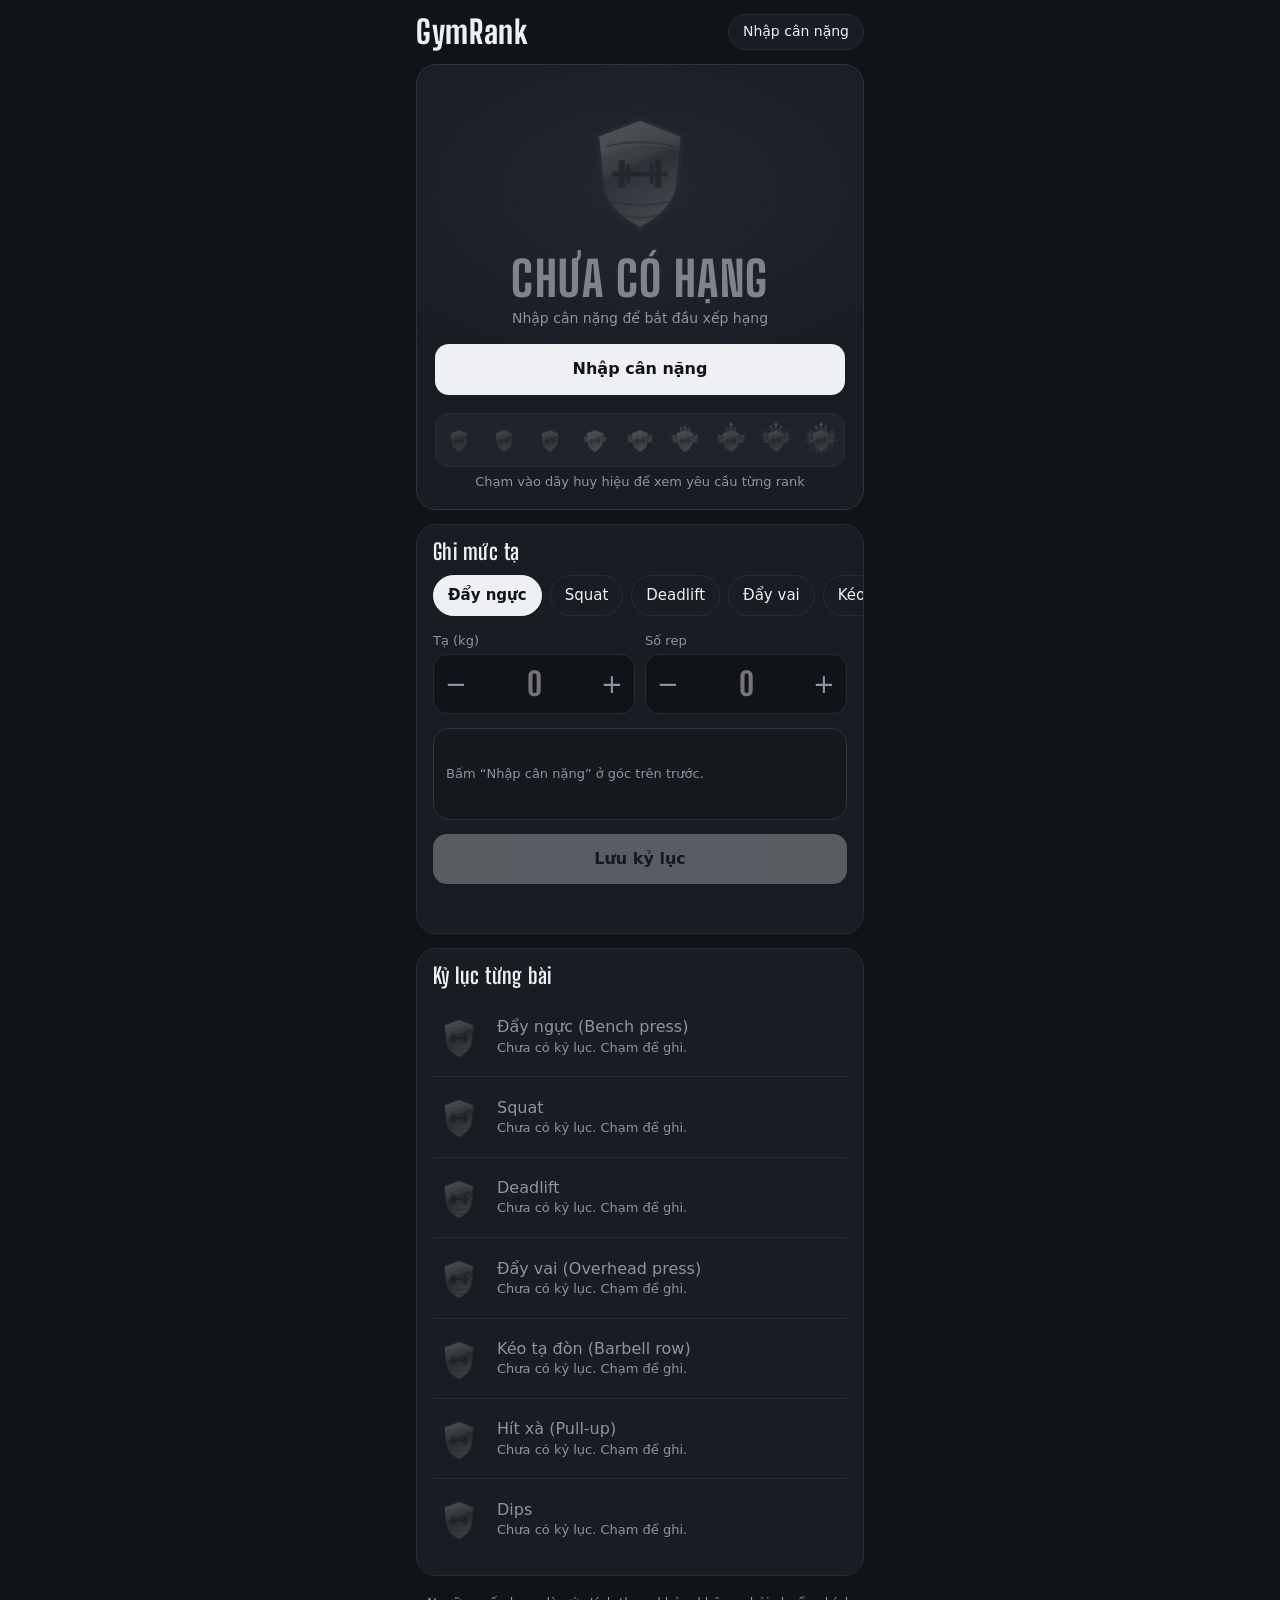
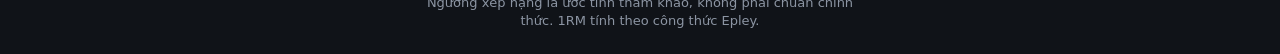
==== gymrank/index.html @ 2a06be7b "GymRank: exercise chips, +/- steppers and a per-rank requirements list Replace the exercise dropdown" ====
<!doctype html>
<html lang="vi">
<head>
  <meta charset="utf-8" />
  <meta name="viewport" content="width=device-width, initial-scale=1, viewport-fit=cover" />
  <meta name="apple-mobile-web-app-capable" content="yes" />
  <meta name="mobile-web-app-capable" content="yes" />
  <meta name="apple-mobile-web-app-status-bar-style" content="black-translucent" />
  <meta name="apple-mobile-web-app-title" content="GymRank" />
  <meta name="theme-color" content="#101318" />
  <title>GymRank</title>
  <link rel="preconnect" href="https://fonts.googleapis.com" />
  <link rel="preconnect" href="https://fonts.gstatic.com" crossorigin />
  <link rel="stylesheet" href="https://fonts.googleapis.com/css2?family=Big+Shoulders+Display:wght@700;800&display=swap" />
  <style>
    :root { --bg:#101318; --panel:#181c23; --line:#272d37; --text:#eef0f3; --muted:#8c95a3; --c:#3a414d;
      --display:'Big Shoulders Display', system-ui, sans-serif; color-scheme:dark; }
    :root { padding-top:env(safe-area-inset-top,0px); padding-bottom:env(safe-area-inset-bottom,0px); background:var(--bg); }
    * { box-sizing:border-box; }
    body { margin:0; background:var(--bg); color:var(--text); font:16px/1.4 system-ui,-apple-system,sans-serif; -webkit-tap-highlight-color:transparent; }
    main { max-width:480px; margin:auto; padding-block:14px 24px;
      padding-left:max(16px,env(safe-area-inset-left,0px)); padding-right:max(16px,env(safe-area-inset-right,0px)); }
    header { display:flex; align-items:center; gap:10px; margin-bottom:14px; }
    h1 { margin:0; flex:1; font:800 32px/1 var(--display); letter-spacing:.02em; }
    h3 { margin:0 0 10px; font:700 22px/1 var(--display); letter-spacing:.02em; }
    small { display:block; color:var(--muted); font-size:13px; }
    button { font:inherit; color:inherit; border:0; cursor:pointer; }
    :focus-visible { outline:2px solid var(--text); outline-offset:2px; }
    .panel { background:var(--panel); border:1px solid var(--line); border-radius:20px; padding:16px; margin-bottom:14px; }
    .flex { display:flex; gap:14px; align-items:center; }
    .grow { flex:1; min-width:0; }
    #me { background:var(--panel); border:1px solid var(--line); border-radius:999px; padding:7px 14px; font-size:14px; }

    .emblem { display:block; flex:none; overflow:visible; }
    .empty .emblem, .hero.none > .emblem { filter:grayscale(1); opacity:.3; }
    .tier-name { margin:0; font:800 48px/1 var(--display); letter-spacing:.03em; text-transform:uppercase; color:color-mix(in srgb,var(--c),#fff 35%); }
    .tier { font:800 16px/1 var(--display); letter-spacing:.04em; text-transform:uppercase; color:color-mix(in srgb,var(--c),#fff 25%); white-space:nowrap; }
    .sub { margin:6px 0 0; color:var(--muted); font-size:14px; }

    .bar { height:8px; border-radius:99px; background:var(--line); overflow:hidden; margin:8px 0 5px; }
    .bar i { display:block; height:100%; border-radius:inherit; transition:width .5s;
      background:linear-gradient(90deg,color-mix(in srgb,var(--c),#000 25%),color-mix(in srgb,var(--c),#fff 30%)); }

    /* Ô hạng tổng: huy hiệu đứng giữa "sân khấu" ánh màu của hạng */
    .hero { text-align:center; padding:24px 18px 18px; border-color:color-mix(in srgb,var(--c) 40%,var(--line));
      background:radial-gradient(110% 65% at 50% 28%,color-mix(in srgb,var(--c) 30%,transparent),transparent 70%),var(--panel); }
    .hero > .emblem { width:150px; margin:0 auto 6px; filter:drop-shadow(0 10px 26px color-mix(in srgb,var(--c) 55%,transparent)); }
    .hero .bar { margin-top:14px; }
    .ladder { display:flex; justify-content:space-between; align-items:center; width:100%; margin-top:18px; padding:10px 8px;
      background:#ffffff08; border:1px solid var(--line); border-radius:14px; }
    .ladder + small { margin-top:6px; }
    .ladder .emblem { width:30px; opacity:.22; filter:grayscale(1); }
    .ladder .done { opacity:.65; filter:none; }
    .ladder .now { width:42px; opacity:1; filter:drop-shadow(0 0 8px color-mix(in srgb,var(--c) 70%,transparent)); }
    .bar.seg { position:relative; }
    .bar.seg::after { content:""; position:absolute; inset:0;
      background:linear-gradient(90deg,transparent calc(100%/3 - 1.5px),var(--panel) 0 calc(100%/3 + 1.5px),transparent 0 calc(200%/3 - 1.5px),var(--panel) 0 calc(200%/3 + 1.5px),transparent 0); }

    label { display:block; font-size:13px; color:var(--muted); }
    select, input[type=number] { width:100%; margin-top:4px; padding:12px; font:inherit; font-size:16px; color:var(--text);
      background:var(--bg); border:1px solid var(--line); border-radius:12px; }
    .chips { display:flex; gap:8px; overflow-x:auto; margin:0 -16px 14px; padding:2px 16px; scrollbar-width:none; }
    .chips::-webkit-scrollbar { display:none; }
    .chips label { position:relative; flex:none; padding:9px 14px; border:1px solid var(--line); border-radius:999px; color:var(--text); font-size:15px; }
    .chips label:has(input:checked) { background:var(--text); border-color:var(--text); color:var(--bg); font-weight:600; }
    .chips label:has(input:focus-visible) { outline:2px solid var(--text); outline-offset:2px; }
    .chips input { position:absolute; opacity:0; pointer-events:none; }
    .row { display:flex; gap:10px; margin:0 0 14px; }
    .field { flex:1; min-width:0; }
    .stepper { display:flex; align-items:center; margin-top:4px; background:var(--bg); border:1px solid var(--line); border-radius:14px; }
    .stepper:focus-within { border-color:var(--muted); }
    .stepper button { flex:none; width:44px; height:58px; background:none; color:var(--muted); font-size:26px; line-height:1; }
    .stepper input[type=number] { flex:1; min-width:0; margin:0; padding:0; border:0; background:none; text-align:center;
      font:800 32px/1 var(--display); appearance:textfield; -moz-appearance:textfield; }
    .stepper input::-webkit-inner-spin-button { appearance:none; }
    .stepper input:focus-visible { outline:none; }
    #preview { min-height:92px; margin-bottom:14px; padding:12px; border-radius:16px;
      background:color-mix(in srgb,var(--c) 12%,var(--bg)); border:1px solid color-mix(in srgb,var(--c) 35%,var(--line)); }
    #preview > .emblem { width:72px; }
    #tiersList li { cursor:default; padding:8px 10px; border-radius:12px; }
    #tiersList li + li { border-top:0; }
    #tiersList .emblem { width:46px; }
    #tiersList .mine { background:color-mix(in srgb,var(--c) 16%,transparent); outline:1px solid color-mix(in srgb,var(--c) 50%,transparent); }
    #tiersList .tier { font-size:20px; }
    #tiers small { margin:6px 0 10px; }
    .primary { width:100%; padding:14px; border-radius:14px; background:var(--text); color:var(--bg); font-weight:700; }
    .primary:disabled { opacity:.3; }
    #msg { text-align:center; font-weight:600; margin-top:10px; min-height:1.4em; }

    ul { list-style:none; margin:0; padding:0; }
    li { display:flex; gap:12px; align-items:center; padding:12px 0; cursor:pointer; }
    li + li { border-top:1px solid var(--line); }
    li > .emblem { width:52px; }
    li .head { display:flex; justify-content:space-between; align-items:baseline; gap:8px; }
    li.empty b { color:var(--muted); font-weight:500; }
    .del { background:none; color:var(--muted); padding:8px; font-size:15px; }

    dialog { width:min(92vw,380px); background:var(--panel); color:var(--text); border:1px solid var(--line); border-radius:22px; padding:20px; }
    dialog::backdrop { background:#000b; }
    dialog h2 { margin:0; font:800 30px/1.1 var(--display); }
    fieldset { border:0; padding:0; margin:14px 0; display:flex; gap:10px; }
    fieldset label { flex:1; text-align:center; padding:11px; border:1px solid var(--line); border-radius:12px; color:var(--text); font-size:16px; }
    fieldset label:has(input:checked) { border-color:var(--text); background:#ffffff14; }
    fieldset input { position:absolute; opacity:0; pointer-events:none; }
    fieldset label:has(input:focus-visible) { outline:2px solid var(--text); outline-offset:2px; }
    .hero .primary { margin-top:16px; }

    /* Màn hình lên hạng: khoảnh khắc chuyển động duy nhất của app */
    #levelup { text-align:center; border-color:color-mix(in srgb,var(--c) 50%,var(--line));
      background:radial-gradient(90% 60% at 50% 35%,color-mix(in srgb,var(--c) 40%,transparent),transparent 72%),var(--panel); }
    #levelup .emblem { width:180px; margin:4px auto 8px; filter:drop-shadow(0 12px 30px color-mix(in srgb,var(--c) 60%,transparent)); }
    #levelup[open] .emblem { animation:pop .8s cubic-bezier(.2,1.5,.4,1) both; }
    #levelup[open] .tier-name { animation:rise .5s .35s both; }
    #levelup .primary { margin-top:20px; }
    @keyframes pop { from { transform:scale(.3) rotate(-15deg); opacity:0; } }
    @keyframes rise { from { transform:translateY(10px); opacity:0; } }
    @media (prefers-reduced-motion:reduce) { *, *::before { animation:none !important; transition:none !important; } }

    footer { margin-top:18px; text-align:center; }
  </style>
</head>
<body>
<main>
  <header>
    <h1>GymRank</h1>
    <button id="me" type="button" aria-label="Sửa giới tính và cân nặng"></button>
  </header>

  <section id="overall" class="panel hero" aria-live="polite"></section>

  <section class="panel">
    <h3>Ghi mức tạ</h3>
    <div id="ex" class="chips" role="radiogroup" aria-label="Bài tập"></div>
    <div class="row" id="fields">
      <div class="field"><label for="kg" id="kgLabel">Tạ (kg)</label>
        <div class="stepper"><button type="button" data-for="kg" data-step="-2.5" aria-label="Giảm 2,5 kg">−</button>
          <input id="kg" type="number" inputmode="decimal" step="0.5" placeholder="0" />
          <button type="button" data-for="kg" data-step="2.5" aria-label="Tăng 2,5 kg">+</button></div></div>
      <div class="field"><label for="reps">Số rep</label>
        <div class="stepper"><button type="button" data-for="reps" data-step="-1" aria-label="Giảm 1 rep">−</button>
          <input id="reps" type="number" inputmode="numeric" min="1" max="30" step="1" placeholder="0" />
          <button type="button" data-for="reps" data-step="1" aria-label="Tăng 1 rep">+</button></div></div>
    </div>
    <div id="preview" class="flex"></div>
    <button id="save" class="primary" type="button" disabled>Lưu kỷ lục</button>
    <div id="msg" aria-live="polite"></div>
  </section>

  <section class="panel">
    <h3>Kỷ lục từng bài</h3>
    <ul id="list"></ul>
  </section>

  <footer><small>Ngưỡng xếp hạng là ước tính tham khảo, không phải chuẩn chính thức. 1RM tính theo công thức Epley.</small></footer>
</main>

<dialog id="profile">
  <form method="dialog">
    <h2>Thông tin của bạn</h2>
    <small>Dùng để tính sức mạnh so với cân nặng.</small>
    <fieldset>
      <label><input type="radio" name="sex" value="m" checked />Nam</label>
      <label><input type="radio" name="sex" value="f" />Nữ</label>
    </fieldset>
    <label>Cân nặng (kg)<input id="bw" type="number" inputmode="decimal" min="30" max="250" step="0.1" required /></label>
    <button class="primary" style="margin-top:16px">Xong</button>
  </form>
</dialog>

<dialog id="tiers">
  <form method="dialog">
    <h2>Các bậc rank</h2>
    <small id="tiersSub"></small>
    <ul id="tiersList"></ul>
    <button class="primary" style="margin-top:12px">Đóng</button>
  </form>
</dialog>

<dialog id="levelup">
  <form method="dialog">
    <div id="luBody"></div>
    <button class="primary">Tiếp tục tập</button>
  </form>
</dialog>

<script type="module">
  import { TIERS, SUBS, TOP, EXERCISES, thresholds, rate, overall, label } from './rank.js';

  const $ = id => document.getElementById(id);
  const KEY = 'gymrank';
  const state = { sex: 'm', bw: 0, best: {} };
  try { Object.assign(state, JSON.parse(localStorage.getItem(KEY))); } catch {}

  // Trong Claude Artifact: lưu thêm vào kho riêng của tài khoản (data/users/<id>), mở máy khác vẫn còn.
  // Ngoài Artifact (GitHub Pages) window.claude không có, app chỉ dùng localStorage.
  let remote = null, touched = false, writing = Promise.resolve();
  const persist = () => {
    touched = true;
    try { localStorage.setItem(KEY, JSON.stringify(state)); } catch {}
    if (remote) { const body = structuredClone(state); writing = writing.then(() => remote.set(body)).catch(() => {}); }
  };
  (async () => {
    const [db, user] = await Promise.all([window.claude?.use('db'), window.claude?.use('user')]);
    const uid = db && user && await user.id();
    if (!uid) return;
    const ref = db.doc(`data/users/${uid}/gymrank`);
    try {
      const snap = await ref.get();
      remote = ref;
      if (snap.exists && !touched) {
        Object.assign(state, structuredClone(snap.data()));
        try { localStorage.setItem(KEY, JSON.stringify(state)); } catch {}
        render();
        preview();
      } else if (touched || state.bw) persist();
    } catch {}
  })();

  // confirm() không chạy trong Artifact, nên xác nhận bằng cách bấm lần thứ hai.
  let armed = '';
  const second = (key, btn, label) => {
    if (armed === key) { armed = ''; return true; }
    armed = key;
    btn.textContent = label;
    return false;
  };

  // Huy hiệu SVG: Gỗ có vân, Sắt có đinh tán, từ Bạc có cánh, Bạch kim có vương miện, Kim cương có đá quý,
  // Cao thủ cánh đôi + 3 viên đá, Huyền thoại thêm hào quang. Hạt nhỏ dưới khiên = bậc phụ I/II/III.
  const mix = (hex, to, a) => '#' + [1, 3, 5].map(i => Math.round(parseInt(hex.slice(i, i + 2), 16) * (1 - a) + to * a).toString(16).padStart(2, '0')).join('');
  document.body.insertAdjacentHTML('afterbegin', `<svg width="0" height="0" style="position:absolute" aria-hidden="true"><defs>${TIERS.map((t, i) => `
    <linearGradient id="m${i}" x1="0" y1="0" x2=".35" y2="1">
      <stop offset="0" stop-color="${mix(t.color, 255, .55)}"/><stop offset=".47" stop-color="${t.color}"/>
      <stop offset=".53" stop-color="${mix(t.color, 0, .35)}"/><stop offset="1" stop-color="${mix(t.color, 255, .2)}"/>
    </linearGradient>`).join('')}</defs></svg>`);
  const SHIELD = 'M60 16 L94 29 L90 70 Q86 90 60 104 Q34 90 30 70 L26 29 Z';
  const WING = 'M31 40 L4 32 L12 45 L1 50 L13 58 L6 67 L31 66 Z';
  const WING2 = 'M33 36 L12 13 L15 27 L4 28 L31 50 Z';
  const CROWN = 'M38 28 L40 1 L51 13 L60 -5 L69 13 L80 1 L82 28 Z';
  const BARBELL = 'M38 58h44v4H38z M43 49h5v22h-5z M72 49h5v22h-5z M49 52h3v16h-3z M68 52h3v16h-3z';
  const GLOSS = 'M28 30.5 L60 18 L92 30.5 L91.4 42 Q60 30 28.8 46 Z';
  const GRAIN = 'M33 38 Q60 31 87 38 M37 82 Q60 88 83 82 M46 93 Q60 97 74 93';
  const gem = (x, y, s) => `<path d="M${x} ${y - s}L${x + s * .75} ${y}L${x} ${y + s}L${x - s * .75} ${y}Z" fill="#e4f7ff" stroke="#fff" stroke-width="1.2"/>`;
  function emblem(t, sub) {
    const f = `url(#m${t})`, c = TIERS[t].color, dark = mix(c, 0, .55);
    const wing = (d, s) => `<path d="${d}" fill="${f}" stroke="${dark}" stroke-width="1.5" transform="translate(31 54) scale(${s}) translate(-31 -54)"/>`;
    const pair = (d, s) => wing(d, s) + `<g transform="matrix(-1 0 0 1 120 0)">${wing(d, s)}</g>`;
    const w = [0, 0, 0, .6, .85, .95, 1, 1, 1][t];
    return `<svg class="emblem" viewBox="0 -8 120 128" aria-hidden="true">
      ${t === TOP ? `<circle cx="60" cy="58" r="52" fill="${c}" opacity=".22"/>` + [...Array(16)].map((_, i) =>
        `<path d="M60 58 L58.5 ${i % 2 ? 4 : -10} L61.5 ${i % 2 ? 4 : -10} Z" fill="${mix(c, 255, .45)}" opacity=".55" transform="rotate(${i * 22.5} 60 58)"/>`).join('') : ''}
      ${t >= 7 ? pair(WING2, 1) : ''}
      ${w ? pair(WING, w) : ''}
      ${t >= 5 ? `<path d="${CROWN}" fill="${f}" stroke="${dark}" stroke-width="1.5"/>` : ''}
      ${t >= 6 ? gem(60, -6, 8) : ''}
      ${t >= 7 ? gem(40, 2, 4.5) + gem(80, 2, 4.5) : ''}
      <path d="${SHIELD}" fill="${f}" stroke="${dark}" stroke-width="2.5"/>
      <path d="${GLOSS}" fill="#fff" opacity=".16"/>
      ${t === 0 ? `<path d="${GRAIN}" fill="none" stroke="${dark}" stroke-opacity=".5" stroke-width="1.6"/>` : ''}
      ${t === 1 ? [[36, 36], [84, 36], [40, 79], [80, 79]].map(([x, y]) => `<circle cx="${x}" cy="${y}" r="2.6" fill="${mix(c, 255, .5)}" stroke="${dark}"/>`).join('') : ''}
      ${t >= 2 ? `<path d="${SHIELD}" fill="none" stroke="#fff" stroke-opacity=".5" stroke-width="2.5" transform="translate(60 60) scale(.8) translate(-60 -60)"/>` : ''}
      <path d="${BARBELL}" fill="${mix(c, 0, .65)}" fill-opacity=".85"/>
      ${sub != null && t < TOP ? [...Array(sub + 1)].map((_, i) => { const x = 60 + (i - sub / 2) * 11;
        return `<path d="M${x} 106L${x + 4} 111L${x} 116L${x - 4} 111Z" fill="${mix(c, 255, .45)}" stroke="${dark}" stroke-width="1.2"/>`; }).join('') : ''}
    </svg>`;
  }

  const exId = () => document.querySelector('#ex input:checked').value;
  const fmt = n => (Math.round(n * 10) / 10).toLocaleString('vi-VN');
  // seg: thanh chia 3 khúc ứng với 3 bậc phụ
  const bar = (p, seg) => `<div class="bar${seg ? ' seg' : ''}"><i style="width:${p * 100}%"></i></div>`;
  const load = (id, kg) => !EXERCISES[id].bw ? `${fmt(kg)} kg` : kg ? `Cân nặng ${kg > 0 ? '+' : '−'} ${fmt(Math.abs(kg))} kg` : 'Cân nặng';
  const next = (r, reps) => r.next ? `Thêm ${fmt(r.next.kg)} kg × ${reps} rep để lên ${label(r.next.tier, r.next.sub)}` : 'Đã ở hạng cao nhất';
  const level = r => (r ? r.tier * SUBS.length + r.sub : -1);

  let overallNow = null;
  function render() {
    $('me').textContent = state.bw ? `${state.sex === 'f' ? 'Nữ' : 'Nam'}, ${fmt(state.bw)} kg` : 'Nhập cân nặng';
    const scores = [];
    $('list').innerHTML = Object.entries(EXERCISES).map(([id, ex]) => {
      const b = state.best[id];
      if (!b || !state.bw) return `<li class="empty" data-id="${id}">${emblem(0)}
        <div class="grow"><b>${ex.name}</b><small>Chưa có kỷ lục. Chạm để ghi.</small></div></li>`;
      const r = rate(id, state.sex, state.bw, b.kg, b.reps);
      scores.push(r.score);
      return `<li data-id="${id}" style="--c:${TIERS[r.tier].color}">${emblem(r.tier, r.sub)}
        <div class="grow"><div class="head"><b>${ex.name}</b><span class="tier">${label(r.tier, r.sub)}</span></div>
        <small>${load(id, b.kg)} × ${b.reps} rep, 1RM ước tính ${fmt(r.oneRm)} kg</small>
        ${bar(r.progress, r.tier < TOP)}<small>${next(r, b.reps)}</small></div>
        <button class="del" data-del="${id}" aria-label="Xóa kỷ lục ${ex.name}">✕</button></li>`;
    }).join('');

    const o = overall(scores), t = o ? o.tier : 0, hero = $('overall');
    hero.style.setProperty('--c', o ? TIERS[t].color : '#3a414d');
    hero.classList.toggle('none', !o);
    hero.innerHTML = `${emblem(t, o?.sub)}
      <h2 class="tier-name">${o ? label(t, o.sub) : 'Chưa có hạng'}</h2>
      <p class="sub">${o ? `Hạng tổng, trung bình ${scores.length} bài` : state.bw ? 'Ghi mức tạ đầu tiên bên dưới để nhận hạng' : 'Nhập cân nặng để bắt đầu xếp hạng'}</p>
      ${state.bw ? '' : '<button id="start" class="primary" type="button">Nhập cân nặng</button>'}
      <button class="ladder" type="button" aria-label="Xem yêu cầu từng rank">${TIERS.map((_, i) => emblem(i).replace('class="emblem"', `class="emblem ${!o ? '' : i < t ? 'done' : i === t ? 'now' : ''}"`)).join('')}</button>
      <small>Chạm vào dãy huy hiệu để xem yêu cầu từng rank</small>
      ${o ? `${bar(o.progress, t < TOP)}<small>${t < TOP ? `Tiến độ lên ${TIERS[t + 1].name}: ${Math.round(o.progress * 100)}%` : 'Bạn đã ở hạng cao nhất'}</small>` : ''}`;
    overallNow = o;
  }

  function preview() {
    const id = exId(), kg = parseFloat($('kg').value), reps = Number($('reps').value);
    const bw = EXERCISES[id].bw;
    $('kgLabel').textContent = bw ? 'Tạ đeo thêm (kg)' : 'Tạ (kg)';
    const ok = state.bw > 0 && Number.isFinite(kg) && Number.isInteger(reps) && reps >= 1 && reps <= 30 && (bw ? state.bw + kg > 0 : kg > 0);
    $('save').disabled = !ok;
    if (!ok) {
      $('preview').style.removeProperty('--c');
      $('preview').innerHTML = `<small>${state.bw ? (bw ? 'Không đeo tạ thì nhập 0, dùng máy hỗ trợ thì nhập số âm. Số rep từ 1 đến 30.' : 'Nhập số kg và số rep (1–30) để xem hạng.') : 'Bấm “Nhập cân nặng” ở góc trên trước.'}</small>`;
      return null;
    }
    const r = rate(id, state.sex, state.bw, kg, reps);
    $('preview').style.setProperty('--c', TIERS[r.tier].color);
    $('preview').innerHTML = `${emblem(r.tier, r.sub)}<div class="grow"><span class="tier" style="font-size:22px">${label(r.tier, r.sub)}</span>
      <small>1RM ước tính ${fmt(r.oneRm)} kg, gấp ${r.ratio.toLocaleString('vi-VN', { maximumFractionDigits: 2 })} lần cân nặng${reps > 10 ? '. Trên 10 rep thì ước tính kém chính xác.' : ''}</small>
      ${bar(r.progress, r.tier < TOP)}<small>${next(r, reps)}</small></div>`;
    return { id, kg, reps, r };
  }

  function levelUp(r, text) {
    $('levelup').style.setProperty('--c', TIERS[r.tier].color);
    $('luBody').innerHTML = `${emblem(r.tier, r.sub)}<p class="sub">${text}</p><h2 class="tier-name">${label(r.tier, r.sub)}</h2>`;
    $('levelup').showModal();
  }

  $('ex').innerHTML = Object.entries(EXERCISES).map(([id, e], i) =>
    `<label><input type="radio" name="ex" value="${id}"${i ? '' : ' checked'} />${e.name.split(' (')[0]}</label>`).join('');
  const changed = () => {
    $('msg').textContent = '';
    armed = '';
    $('save').textContent = 'Lưu kỷ lục';
    preview();
  };
  // Đổi bài: điền sẵn kỷ lục của bài đó để bấm +/− từ đấy, chưa có thì để trống.
  const prefill = () => { const b = state.best[exId()]; $('kg').value = b ? b.kg : ''; $('reps').value = b ? b.reps : ''; };
  const pick = id => { document.querySelector(`#ex input[value="${id}"]`).checked = true; prefill(); changed(); };
  $('ex').addEventListener('input', () => { prefill(); changed(); });
  $('kg').addEventListener('input', changed);
  $('reps').addEventListener('input', changed);
  $('fields').onclick = e => {
    const b = e.target.closest('[data-step]');
    if (!b) return;
    const el = $(b.dataset.for), v = (parseFloat(el.value) || 0) + Number(b.dataset.step);
    el.value = b.dataset.for === 'reps' ? Math.min(30, Math.max(1, v)) : EXERCISES[exId()].bw ? v : Math.max(0, v);
    changed();
  };

  function openTiers() {
    const id = exId(), ex = EXERCISES[id], th = thresholds(id, state.sex), bw = state.bw, b = state.best[id];
    const mine = b && bw ? rate(id, state.sex, bw, b.kg, b.reps).tier : -1;
    const half = n => Math.ceil(n * 2 - 1e-9) / 2;
    $('tiersSub').textContent = bw
      ? `Mức cần đạt với ${ex.name}, tính cho 1 rep ở cân nặng ${fmt(bw)} kg. Muốn xem bài khác thì chọn bài ở phần Ghi mức tạ.`
      : `Mức cần đạt với ${ex.name}, tính theo số lần cân nặng. Nhập cân nặng để xem ra kg.`;
    $('tiersList').innerHTML = TIERS.map((t, i) => {
      const add = half(th[i] * bw - bw);
      const need = !i ? 'Điểm xuất phát' : !bw ? `Từ ${th[i].toLocaleString('vi-VN', { maximumFractionDigits: 2 })} lần cân nặng`
        : !ex.bw ? `Từ ${fmt(half(th[i] * bw))} kg`
        : add > 0 ? `Đeo thêm từ ${fmt(add)} kg` : add < 0 ? `Máy hỗ trợ tối đa ${fmt(-add)} kg` : 'Không đeo tạ';
      return `<li class="${i === mine ? 'mine' : ''}" style="--c:${t.color}">${emblem(i)}
        <div class="grow"><span class="tier">${t.name}</span><small style="margin:2px 0 0">${need}${i === mine ? '. Kỷ lục của bạn đang ở đây' : ''}</small></div></li>`;
    }).reverse().join('');
    $('tiers').showModal();
    $('tiers').scrollTop = 0;
  }

  $('save').onclick = () => {
    const p = preview();
    if (!p) return;
    const b = state.best[p.id];
    const old = b && rate(p.id, state.sex, state.bw, b.kg, b.reps);
    if (old && old.oneRm >= p.r.oneRm && !second('save', $('save'), `Thấp hơn kỷ lục ${load(p.id, b.kg)} × ${b.reps}. Bấm lần nữa để ghi đè`)) return;
    $('save').textContent = 'Lưu kỷ lục';
    const before = overallNow;
    state.best[p.id] = { kg: p.kg, reps: p.reps };
    persist();
    render();
    const o = overallNow, name = EXERCISES[p.id].name;
    let msg = !old ? 'Đã lưu kỷ lục' : p.r.oneRm > old.oneRm ? 'Đã lưu kỷ lục mới 💪' : 'Đã lưu kỷ lục';
    // Lên rank lớn: màn hình chúc mừng. Lên bậc phụ: chỉ một dòng thông báo.
    if (!before || o.tier > before.tier) levelUp(o, before ? 'Bạn đã lên hạng tổng' : 'Hạng tổng đầu tiên của bạn');
    else if (old && p.r.tier > old.tier) levelUp(p.r, `${name} lên hạng`);
    else if (level(o) > level(before)) msg = `Hạng tổng lên ${label(o.tier, o.sub)} 🎉`;
    else if (old && level(p.r) > level(old)) msg = `${name} lên ${label(p.r.tier, p.r.sub)} 🎉`;
    preview();
    $('msg').textContent = msg;
  };

  $('list').onclick = e => {
    const del = e.target.closest('[data-del]');
    if (del) {
      if (second('del:' + del.dataset.del, del, 'Xóa?')) { delete state.best[del.dataset.del]; persist(); render(); }
      return;
    }
    const li = e.target.closest('[data-id]');
    if (!li) return;
    pick(li.dataset.id);
    $('ex').scrollIntoView({ behavior: 'smooth', block: 'center' });
    $('kg').focus({ preventScroll: true });
  };

  const dlg = $('profile');
  const openProfile = () => {
    dlg.querySelector(`input[value="${state.sex}"]`).checked = true;
    $('bw').value = state.bw || '';
    dlg.showModal();
  };
  $('me').onclick = openProfile;
  $('overall').onclick = e => (e.target.closest('#start') ? openProfile() : e.target.closest('.ladder') && openTiers());
  dlg.addEventListener('close', () => {
    const bw = parseFloat($('bw').value);
    if (bw >= 30 && bw <= 250) state.bw = bw;
    state.sex = dlg.querySelector('input[name=sex]:checked').value;
    persist();
    render();
    preview();
  });

  render();
  preview();
</script>
</body>
</html>
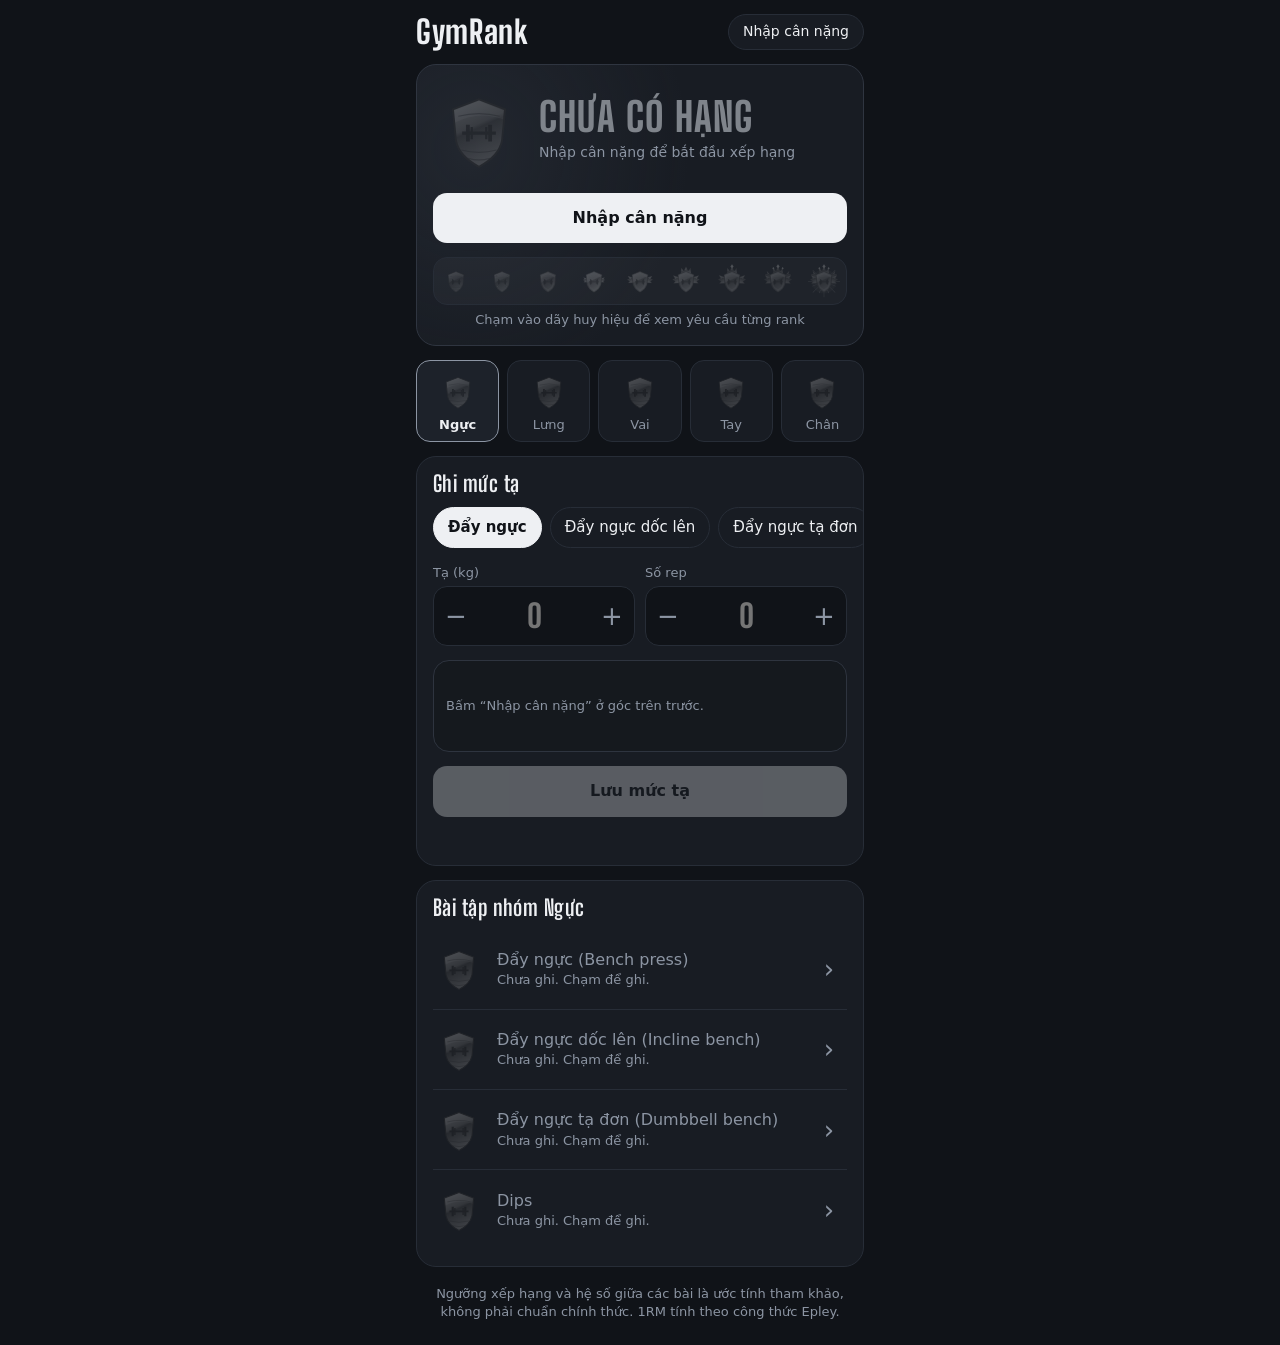
==== commit 1e8ddfae: "GymRank: 21 exercises by muscle group, history with charts, compact layout - rank.js: 21 exercises i" ====
--- a/gymrank/index.html
+++ b/gymrank/index.html
@@ -9,10 +9,12 @@
   <meta name="apple-mobile-web-app-title" content="GymRank" />
   <meta name="theme-color" content="#101318" />
   <title>GymRank</title>
+  <link rel="apple-touch-icon" href="icon.png" />
   <link rel="preconnect" href="https://fonts.googleapis.com" />
   <link rel="preconnect" href="https://fonts.gstatic.com" crossorigin />
   <link rel="stylesheet" href="https://fonts.googleapis.com/css2?family=Big+Shoulders+Display:wght@700;800&display=swap" />
   <style>
+    /* Một trang: rank tổng nằm ngang → 5 nhóm cơ (vừa là rank nhóm, vừa là bộ lọc) → ghi mức tạ → bài của nhóm đang chọn. */
     :root { --bg:#101318; --panel:#181c23; --line:#272d37; --text:#eef0f3; --muted:#8c95a3; --c:#3a414d;
       --display:'Big Shoulders Display', system-ui, sans-serif; color-scheme:dark; }
     :root { padding-top:env(safe-area-inset-top,0px); padding-bottom:env(safe-area-inset-bottom,0px); background:var(--bg); }
@@ -32,39 +34,49 @@
     #me { background:var(--panel); border:1px solid var(--line); border-radius:999px; padding:7px 14px; font-size:14px; }
 
     .emblem { display:block; flex:none; overflow:visible; }
-    .empty .emblem, .hero.none > .emblem { filter:grayscale(1); opacity:.3; }
-    .tier-name { margin:0; font:800 48px/1 var(--display); letter-spacing:.03em; text-transform:uppercase; color:color-mix(in srgb,var(--c),#fff 35%); }
+    .empty .emblem, .hero.none .top .emblem { filter:grayscale(1); opacity:.3; }
+    .tier-name { margin:0; font:800 40px/1 var(--display); letter-spacing:.03em; text-transform:uppercase; color:color-mix(in srgb,var(--c),#fff 35%); }
     .tier { font:800 16px/1 var(--display); letter-spacing:.04em; text-transform:uppercase; color:color-mix(in srgb,var(--c),#fff 25%); white-space:nowrap; }
     .sub { margin:6px 0 0; color:var(--muted); font-size:14px; }
 
-    .bar { height:8px; border-radius:99px; background:var(--line); overflow:hidden; margin:8px 0 5px; }
+    .bar { position:relative; height:8px; border-radius:99px; background:var(--line); overflow:hidden; margin:8px 0 5px; }
     .bar i { display:block; height:100%; border-radius:inherit; transition:width .5s;
       background:linear-gradient(90deg,color-mix(in srgb,var(--c),#000 25%),color-mix(in srgb,var(--c),#fff 30%)); }
-
-    /* Ô hạng tổng: huy hiệu đứng giữa "sân khấu" ánh màu của hạng */
-    .hero { text-align:center; padding:24px 18px 18px; border-color:color-mix(in srgb,var(--c) 40%,var(--line));
-      background:radial-gradient(110% 65% at 50% 28%,color-mix(in srgb,var(--c) 30%,transparent),transparent 70%),var(--panel); }
-    .hero > .emblem { width:150px; margin:0 auto 6px; filter:drop-shadow(0 10px 26px color-mix(in srgb,var(--c) 55%,transparent)); }
-    .hero .bar { margin-top:14px; }
-    .ladder { display:flex; justify-content:space-between; align-items:center; width:100%; margin-top:18px; padding:10px 8px;
-      background:#ffffff08; border:1px solid var(--line); border-radius:14px; }
-    .ladder + small { margin-top:6px; }
-    .ladder .emblem { width:30px; opacity:.22; filter:grayscale(1); }
-    .ladder .done { opacity:.65; filter:none; }
-    .ladder .now { width:42px; opacity:1; filter:drop-shadow(0 0 8px color-mix(in srgb,var(--c) 70%,transparent)); }
-    .bar.seg { position:relative; }
+    /* seg: thanh chia 3 khúc ứng với 3 bậc phụ */
     .bar.seg::after { content:""; position:absolute; inset:0;
       background:linear-gradient(90deg,transparent calc(100%/3 - 1.5px),var(--panel) 0 calc(100%/3 + 1.5px),transparent 0 calc(200%/3 - 1.5px),var(--panel) 0 calc(200%/3 + 1.5px),transparent 0); }
 
-    label { display:block; font-size:13px; color:var(--muted); }
-    select, input[type=number] { width:100%; margin-top:4px; padding:12px; font:inherit; font-size:16px; color:var(--text);
-      background:var(--bg); border:1px solid var(--line); border-radius:12px; }
+    /* Rank tổng */
+    .hero { border-color:color-mix(in srgb,var(--c) 40%,var(--line));
+      background:radial-gradient(70% 120% at 12% 30%,color-mix(in srgb,var(--c) 28%,transparent),transparent 70%),var(--panel); }
+    .hero .top .emblem { width:92px; filter:drop-shadow(0 6px 16px color-mix(in srgb,var(--c) 55%,transparent)); }
+    .hero .primary { margin-top:14px; }
+    .ladder { display:flex; justify-content:space-between; align-items:center; width:100%; margin-top:14px; padding:8px;
+      background:#ffffff08; border:1px solid var(--line); border-radius:14px; }
+    .ladder .emblem { width:28px; opacity:.22; filter:grayscale(1); }
+    .ladder .done { opacity:.65; filter:none; }
+    .ladder .now { width:38px; opacity:1; filter:drop-shadow(0 0 8px color-mix(in srgb,var(--c) 70%,transparent)); }
+    .ladder + small { margin-top:6px; text-align:center; }
+
+    /* 5 nhóm cơ */
+    .groups { display:grid; grid-template-columns:repeat(5,1fr); gap:8px; margin-bottom:14px; }
+    .groups label { position:relative; display:flex; flex-direction:column; align-items:center; gap:2px; padding:8px 2px 7px;
+      background:var(--panel); border:1px solid var(--line); border-radius:14px; color:var(--muted); font-size:13px; }
+    .groups .emblem { width:42px; }
+    .groups label:has(input:checked) { color:var(--text); font-weight:600; border-color:color-mix(in srgb,var(--c),#fff 20%);
+      background:color-mix(in srgb,var(--c) 16%,var(--panel)); }
+    .groups label.empty:has(input:checked) { border-color:var(--muted); }
+
+    /* Ghi mức tạ */
+    .groups input, .chips input, fieldset input { position:absolute; opacity:0; pointer-events:none; }
+    label:has(input[type=radio]:focus-visible) { outline:2px solid var(--text); outline-offset:2px; }
     .chips { display:flex; gap:8px; overflow-x:auto; margin:0 -16px 14px; padding:2px 16px; scrollbar-width:none; }
     .chips::-webkit-scrollbar { display:none; }
     .chips label { position:relative; flex:none; padding:9px 14px; border:1px solid var(--line); border-radius:999px; color:var(--text); font-size:15px; }
     .chips label:has(input:checked) { background:var(--text); border-color:var(--text); color:var(--bg); font-weight:600; }
-    .chips label:has(input:focus-visible) { outline:2px solid var(--text); outline-offset:2px; }
-    .chips input { position:absolute; opacity:0; pointer-events:none; }
+    label { display:block; font-size:13px; color:var(--muted); }
+    input[type=number] { width:100%; margin-top:4px; padding:12px; font:inherit; font-size:16px; color:var(--text);
+      background:var(--bg); border:1px solid var(--line); border-radius:12px; }
     .row { display:flex; gap:10px; margin:0 0 14px; }
     .field { flex:1; min-width:0; }
     .stepper { display:flex; align-items:center; margin-top:4px; background:var(--bg); border:1px solid var(--line); border-radius:14px; }
@@ -77,41 +89,52 @@
     #preview { min-height:92px; margin-bottom:14px; padding:12px; border-radius:16px;
       background:color-mix(in srgb,var(--c) 12%,var(--bg)); border:1px solid color-mix(in srgb,var(--c) 35%,var(--line)); }
     #preview > .emblem { width:72px; }
-    #tiersList li { cursor:default; padding:8px 10px; border-radius:12px; }
-    #tiersList li + li { border-top:0; }
-    #tiersList .emblem { width:46px; }
-    #tiersList .mine { background:color-mix(in srgb,var(--c) 16%,transparent); outline:1px solid color-mix(in srgb,var(--c) 50%,transparent); }
-    #tiersList .tier { font-size:20px; }
-    #tiers small { margin:6px 0 10px; }
     .primary { width:100%; padding:14px; border-radius:14px; background:var(--text); color:var(--bg); font-weight:700; }
     .primary:disabled { opacity:.3; }
     #msg { text-align:center; font-weight:600; margin-top:10px; min-height:1.4em; }
 
+    /* Danh sách dạng dòng: bài tập, lịch sử, bảng rank */
     ul { list-style:none; margin:0; padding:0; }
-    li { display:flex; gap:12px; align-items:center; padding:12px 0; cursor:pointer; }
+    li { display:flex; gap:12px; align-items:center; padding:12px 0; }
     li + li { border-top:1px solid var(--line); }
     li > .emblem { width:52px; }
     li .head { display:flex; justify-content:space-between; align-items:baseline; gap:8px; }
+    #list li { cursor:pointer; }
     li.empty b { color:var(--muted); font-weight:500; }
-    .del { background:none; color:var(--muted); padding:8px; font-size:15px; }
-
-    dialog { width:min(92vw,380px); background:var(--panel); color:var(--text); border:1px solid var(--line); border-radius:22px; padding:20px; }
+    .more { flex:none; width:36px; height:44px; background:none; color:var(--muted); font-size:26px; line-height:1; }
+    .del { flex:none; background:none; color:var(--muted); padding:8px; font-size:14px; }
+    .tiers li { padding:8px 10px; border-radius:12px; border-top:0; }
+    .tiers .emblem { width:46px; }
+    .tiers .mine { background:color-mix(in srgb,var(--c) 16%,transparent); outline:1px solid color-mix(in srgb,var(--c) 50%,transparent); }
+    .tiers .tier { font-size:20px; }
+
+    dialog { width:min(92vw,420px); background:var(--panel); color:var(--text); border:1px solid var(--line); border-radius:22px; padding:20px; }
     dialog::backdrop { background:#000b; }
-    dialog h2 { margin:0; font:800 30px/1.1 var(--display); }
+    dialog h2 { margin:0; font:800 30px/1.1 var(--display); text-wrap:balance; }
+    dialog h3 { margin:20px 0 6px; }
+    dialog .primary { margin-top:16px; }
     fieldset { border:0; padding:0; margin:14px 0; display:flex; gap:10px; }
-    fieldset label { flex:1; text-align:center; padding:11px; border:1px solid var(--line); border-radius:12px; color:var(--text); font-size:16px; }
+    fieldset label { position:relative; flex:1; text-align:center; padding:11px; border:1px solid var(--line); border-radius:12px; color:var(--text); font-size:16px; }
     fieldset label:has(input:checked) { border-color:var(--text); background:#ffffff14; }
-    fieldset input { position:absolute; opacity:0; pointer-events:none; }
-    fieldset label:has(input:focus-visible) { outline:2px solid var(--text); outline-offset:2px; }
-    .hero .primary { margin-top:16px; }
+    #tiers small { margin:6px 0 10px; }
+
+    /* Chi tiết bài: biểu đồ 1RM theo thời gian */
+    #detail .top .emblem { width:72px; }
+    .chart { display:block; width:100%; height:auto; font-variant-numeric:tabular-nums; }
+    .chart text { fill:var(--muted); font-size:10px; }
+    .chart .grid { stroke:var(--line); stroke-width:1; }
+    .chart .goal { stroke:var(--muted); stroke-width:1; }
+    .chart .lbl { paint-order:stroke; stroke:var(--panel); stroke-width:5px; stroke-linejoin:round; }
+    .chart .hit { fill:transparent; cursor:pointer; }
+    #read { min-height:2.8em; }
 
     /* Màn hình lên hạng: khoảnh khắc chuyển động duy nhất của app */
     #levelup { text-align:center; border-color:color-mix(in srgb,var(--c) 50%,var(--line));
       background:radial-gradient(90% 60% at 50% 35%,color-mix(in srgb,var(--c) 40%,transparent),transparent 72%),var(--panel); }
     #levelup .emblem { width:180px; margin:4px auto 8px; filter:drop-shadow(0 12px 30px color-mix(in srgb,var(--c) 60%,transparent)); }
+    #levelup .tier-name { font-size:48px; }
     #levelup[open] .emblem { animation:pop .8s cubic-bezier(.2,1.5,.4,1) both; }
     #levelup[open] .tier-name { animation:rise .5s .35s both; }
-    #levelup .primary { margin-top:20px; }
     @keyframes pop { from { transform:scale(.3) rotate(-15deg); opacity:0; } }
     @keyframes rise { from { transform:translateY(10px); opacity:0; } }
     @media (prefers-reduced-motion:reduce) { *, *::before { animation:none !important; transition:none !important; } }
@@ -128,30 +151,32 @@
 
   <section id="overall" class="panel hero" aria-live="polite"></section>
 
+  <div id="groups" class="groups" role="radiogroup" aria-label="Nhóm cơ"></div>
+
   <section class="panel">
     <h3>Ghi mức tạ</h3>
     <div id="ex" class="chips" role="radiogroup" aria-label="Bài tập"></div>
     <div class="row" id="fields">
       <div class="field"><label for="kg" id="kgLabel">Tạ (kg)</label>
-        <div class="stepper"><button type="button" data-for="kg" data-step="-2.5" aria-label="Giảm 2,5 kg">−</button>
+        <div class="stepper"><button type="button" data-for="kg" data-dir="-1" aria-label="Giảm tạ">−</button>
           <input id="kg" type="number" inputmode="decimal" step="0.5" placeholder="0" />
-          <button type="button" data-for="kg" data-step="2.5" aria-label="Tăng 2,5 kg">+</button></div></div>
+          <button type="button" data-for="kg" data-dir="1" aria-label="Tăng tạ">+</button></div></div>
       <div class="field"><label for="reps">Số rep</label>
-        <div class="stepper"><button type="button" data-for="reps" data-step="-1" aria-label="Giảm 1 rep">−</button>
+        <div class="stepper"><button type="button" data-for="reps" data-dir="-1" aria-label="Giảm 1 rep">−</button>
           <input id="reps" type="number" inputmode="numeric" min="1" max="30" step="1" placeholder="0" />
-          <button type="button" data-for="reps" data-step="1" aria-label="Tăng 1 rep">+</button></div></div>
+          <button type="button" data-for="reps" data-dir="1" aria-label="Tăng 1 rep">+</button></div></div>
     </div>
     <div id="preview" class="flex"></div>
-    <button id="save" class="primary" type="button" disabled>Lưu kỷ lục</button>
+    <button id="save" class="primary" type="button" disabled>Lưu mức tạ</button>
     <div id="msg" aria-live="polite"></div>
   </section>
 
   <section class="panel">
-    <h3>Kỷ lục từng bài</h3>
+    <h3 id="listTitle"></h3>
     <ul id="list"></ul>
   </section>
 
-  <footer><small>Ngưỡng xếp hạng là ước tính tham khảo, không phải chuẩn chính thức. 1RM tính theo công thức Epley.</small></footer>
+  <footer><small>Ngưỡng xếp hạng và hệ số giữa các bài là ước tính tham khảo, không phải chuẩn chính thức. 1RM tính theo công thức Epley.</small></footer>
 </main>
 
 <dialog id="profile">
@@ -163,7 +188,7 @@
       <label><input type="radio" name="sex" value="f" />Nữ</label>
     </fieldset>
     <label>Cân nặng (kg)<input id="bw" type="number" inputmode="decimal" min="30" max="250" step="0.1" required /></label>
-    <button class="primary" style="margin-top:16px">Xong</button>
+    <button class="primary">Xong</button>
   </form>
 </dialog>
 
@@ -171,8 +196,15 @@
   <form method="dialog">
     <h2>Các bậc rank</h2>
     <small id="tiersSub"></small>
-    <ul id="tiersList"></ul>
-    <button class="primary" style="margin-top:12px">Đóng</button>
+    <ul id="tiersList" class="tiers"></ul>
+    <button class="primary">Đóng</button>
+  </form>
+</dialog>
+
+<dialog id="detail">
+  <form method="dialog">
+    <div id="dBody"></div>
+    <button class="primary">Đóng</button>
   </form>
 </dialog>
 
@@ -184,15 +216,17 @@
 </dialog>
 
 <script type="module">
-  import { TIERS, SUBS, TOP, EXERCISES, thresholds, rate, overall, label } from './rank.js';
+  import { TIERS, SUBS, TOP, GROUPS, EXERCISES, thresholds, rate, migrate, standing, label } from './rank.js';
 
   const $ = id => document.getElementById(id);
   const KEY = 'gymrank';
-  const state = { sex: 'm', bw: 0, best: {} };
+  const state = { sex: 'm', bw: 0, log: [] };
   try { Object.assign(state, JSON.parse(localStorage.getItem(KEY))); } catch {}
+  migrate(state);
 
   // Trong Claude Artifact: lưu thêm vào kho riêng của tài khoản (data/users/<id>), mở máy khác vẫn còn.
   // Ngoài Artifact (GitHub Pages) window.claude không có, app chỉ dùng localStorage.
+  // ponytail: cả lịch sử nằm trong một tài liệu (giới hạn 256 KiB, đủ vài nghìn lần ghi); vượt thì tách theo năm.
   let remote = null, touched = false, writing = Promise.resolve();
   const persist = () => {
     touched = true;
@@ -209,19 +243,25 @@
       remote = ref;
       if (snap.exists && !touched) {
         Object.assign(state, structuredClone(snap.data()));
+        migrate(state);
         try { localStorage.setItem(KEY, JSON.stringify(state)); } catch {}
+        const typing = $('kg').value || $('reps').value;
+        if (!typing) cur = lastId();
         render();
+        if (!typing) prefill();
         preview();
       } else if (touched || state.bw) persist();
     } catch {}
   })();
 
   // confirm() không chạy trong Artifact, nên xác nhận bằng cách bấm lần thứ hai.
-  let armed = '';
-  const second = (key, btn, label) => {
-    if (armed === key) { armed = ''; return true; }
-    armed = key;
-    btn.textContent = label;
+  let armed = '', armedBtn = null, armedText = '';
+  const disarm = () => { if (armedBtn?.isConnected) armedBtn.textContent = armedText; armed = ''; armedBtn = null; };
+  const second = (key, btn, ask) => {
+    if (armed === key) { disarm(); return true; }
+    disarm();
+    [armed, armedBtn, armedText] = [key, btn, btn.textContent];
+    btn.textContent = ask;
     return false;
   };
 
@@ -265,60 +305,83 @@
     </svg>`;
   }
 
-  const exId = () => document.querySelector('#ex input:checked').value;
+  // ---- Trạng thái giao diện: bài đang chọn (nhóm cơ đang chọn = nhóm của bài đó) và kết quả xếp hạng hiện tại ----
+  const lastId = () => state.log.findLast(e => EXERCISES[e.id])?.id ?? 'bench';
+  let cur = lastId(), st = standing(state);
+  const group = () => EXERCISES[cur].group;
+  const inGroup = g => Object.keys(EXERCISES).filter(id => EXERCISES[id].group === g);
+  const short = id => EXERCISES[id].name.split(' (')[0];
+
   const fmt = n => (Math.round(n * 10) / 10).toLocaleString('vi-VN');
-  // seg: thanh chia 3 khúc ứng với 3 bậc phụ
+  const day = (t, year) => new Date(t).toLocaleDateString('vi-VN', { day: 'numeric', month: 'numeric', ...(year && { year: '2-digit' }) });
   const bar = (p, seg) => `<div class="bar${seg ? ' seg' : ''}"><i style="width:${p * 100}%"></i></div>`;
-  const load = (id, kg) => !EXERCISES[id].bw ? `${fmt(kg)} kg` : kg ? `Cân nặng ${kg > 0 ? '+' : '−'} ${fmt(Math.abs(kg))} kg` : 'Cân nặng';
+  const load = (id, kg) => EXERCISES[id].each ? `${fmt(kg)} kg mỗi tay`
+    : !EXERCISES[id].bw ? `${fmt(kg)} kg` : kg ? `Cân nặng ${kg > 0 ? '+' : '−'} ${fmt(Math.abs(kg))} kg` : 'Cân nặng';
   const next = (r, reps) => r.next ? `Thêm ${fmt(r.next.kg)} kg × ${reps} rep để lên ${label(r.next.tier, r.next.sub)}` : 'Đã ở hạng cao nhất';
   const level = r => (r ? r.tier * SUBS.length + r.sub : -1);
 
-  let overallNow = null;
   function render() {
+    st = standing(state);
+    const focus = document.activeElement?.name;
     $('me').textContent = state.bw ? `${state.sex === 'f' ? 'Nữ' : 'Nam'}, ${fmt(state.bw)} kg` : 'Nhập cân nặng';
-    const scores = [];
-    $('list').innerHTML = Object.entries(EXERCISES).map(([id, ex]) => {
-      const b = state.best[id];
-      if (!b || !state.bw) return `<li class="empty" data-id="${id}">${emblem(0)}
-        <div class="grow"><b>${ex.name}</b><small>Chưa có kỷ lục. Chạm để ghi.</small></div></li>`;
-      const r = rate(id, state.sex, state.bw, b.kg, b.reps);
-      scores.push(r.score);
+
+    const o = st.overall, t = o ? o.tier : 0, hero = $('overall');
+    hero.style.setProperty('--c', o ? TIERS[t].color : '#3a414d');
+    hero.classList.toggle('none', !o);
+    hero.innerHTML = `<div class="flex top">${emblem(t, o?.sub)}<div class="grow">
+        <h2 class="tier-name">${o ? label(t, o.sub) : 'Chưa có hạng'}</h2>
+        <p class="sub">${o ? `Hạng tổng, đã ghi ${Object.keys(st.byGroup).length}/${Object.keys(GROUPS).length} nhóm cơ`
+          : state.bw ? 'Ghi mức tạ đầu tiên bên dưới để nhận hạng' : 'Nhập cân nặng để bắt đầu xếp hạng'}</p>
+        ${o ? `${bar(o.progress, t < TOP)}<small>${t < TOP ? `Tiến độ lên ${TIERS[t + 1].name}: ${Math.round(o.progress * 100)}%` : 'Bạn đã ở hạng cao nhất'}</small>` : ''}
+      </div></div>
+      ${state.bw ? '' : '<button id="start" class="primary" type="button">Nhập cân nặng</button>'}
+      <button class="ladder" type="button" aria-label="Xem yêu cầu từng rank">${TIERS.map((_, i) => emblem(i).replace('class="emblem"', `class="emblem ${!o ? '' : i < t ? 'done' : i === t ? 'now' : ''}"`)).join('')}</button>
+      <small>Chạm vào dãy huy hiệu để xem yêu cầu từng rank</small>`;
+
+    $('groups').innerHTML = Object.entries(GROUPS).map(([g, name]) => {
+      const r = st.byGroup[g];
+      return `<label class="${r ? '' : 'empty'}" style="--c:${r ? TIERS[r.tier].color : '#3a414d'}">
+        <input type="radio" name="group" value="${g}"${g === group() ? ' checked' : ''} aria-label="${name}: ${r ? label(r.tier, r.sub) : 'chưa ghi'}" />
+        ${emblem(r ? r.tier : 0, r?.sub)}${name}</label>`;
+    }).join('');
+
+    $('ex').innerHTML = inGroup(group()).map(id =>
+      `<label><input type="radio" name="ex" value="${id}"${id === cur ? ' checked' : ''} />${short(id)}</label>`).join('');
+
+    $('listTitle').textContent = `Bài tập nhóm ${GROUPS[group()]}`;
+    $('list').innerHTML = inGroup(group()).map(id => {
+      const ex = EXERCISES[id], r = st.byEx[id];
+      const more = `<button class="more" type="button" data-detail="${id}" aria-label="Lịch sử và yêu cầu rank của ${ex.name}">›</button>`;
+      if (!r) return `<li class="empty" data-id="${id}">${emblem(0)}
+        <div class="grow"><b>${ex.name}</b><small>Chưa ghi. Chạm để ghi.</small></div>${more}</li>`;
       return `<li data-id="${id}" style="--c:${TIERS[r.tier].color}">${emblem(r.tier, r.sub)}
         <div class="grow"><div class="head"><b>${ex.name}</b><span class="tier">${label(r.tier, r.sub)}</span></div>
-        <small>${load(id, b.kg)} × ${b.reps} rep, 1RM ước tính ${fmt(r.oneRm)} kg</small>
-        ${bar(r.progress, r.tier < TOP)}<small>${next(r, b.reps)}</small></div>
-        <button class="del" data-del="${id}" aria-label="Xóa kỷ lục ${ex.name}">✕</button></li>`;
+        <small>${load(id, r.entry.kg)} × ${r.entry.reps} rep, 1RM ước tính ${fmt(r.oneRm)} kg</small>
+        ${bar(r.progress, r.tier < TOP)}<small>${next(r, r.entry.reps)}</small></div>${more}</li>`;
     }).join('');
 
-    const o = overall(scores), t = o ? o.tier : 0, hero = $('overall');
-    hero.style.setProperty('--c', o ? TIERS[t].color : '#3a414d');
-    hero.classList.toggle('none', !o);
-    hero.innerHTML = `${emblem(t, o?.sub)}
-      <h2 class="tier-name">${o ? label(t, o.sub) : 'Chưa có hạng'}</h2>
-      <p class="sub">${o ? `Hạng tổng, trung bình ${scores.length} bài` : state.bw ? 'Ghi mức tạ đầu tiên bên dưới để nhận hạng' : 'Nhập cân nặng để bắt đầu xếp hạng'}</p>
-      ${state.bw ? '' : '<button id="start" class="primary" type="button">Nhập cân nặng</button>'}
-      <button class="ladder" type="button" aria-label="Xem yêu cầu từng rank">${TIERS.map((_, i) => emblem(i).replace('class="emblem"', `class="emblem ${!o ? '' : i < t ? 'done' : i === t ? 'now' : ''}"`)).join('')}</button>
-      <small>Chạm vào dãy huy hiệu để xem yêu cầu từng rank</small>
-      ${o ? `${bar(o.progress, t < TOP)}<small>${t < TOP ? `Tiến độ lên ${TIERS[t + 1].name}: ${Math.round(o.progress * 100)}%` : 'Bạn đã ở hạng cao nhất'}</small>` : ''}`;
-    overallNow = o;
+    // Dựng lại nút chọn thì mất focus bàn phím; trả focus về nút đang chọn.
+    if (focus === 'group' || focus === 'ex') document.querySelector(`input[name="${focus}"]:checked`)?.focus({ preventScroll: true });
   }
 
   function preview() {
-    const id = exId(), kg = parseFloat($('kg').value), reps = Number($('reps').value);
-    const bw = EXERCISES[id].bw;
-    $('kgLabel').textContent = bw ? 'Tạ đeo thêm (kg)' : 'Tạ (kg)';
-    const ok = state.bw > 0 && Number.isFinite(kg) && Number.isInteger(reps) && reps >= 1 && reps <= 30 && (bw ? state.bw + kg > 0 : kg > 0);
+    const id = cur, ex = EXERCISES[id], kg = parseFloat($('kg').value), reps = Number($('reps').value);
+    $('kgLabel').textContent = ex.bw ? 'Tạ đeo thêm (kg)' : ex.each ? 'Tạ mỗi tay (kg)' : 'Tạ (kg)';
+    const ok = state.bw > 0 && Number.isFinite(kg) && Number.isInteger(reps) && reps >= 1 && reps <= 30 && (ex.bw ? state.bw + kg > 0 : kg > 0);
     $('save').disabled = !ok;
     if (!ok) {
       $('preview').style.removeProperty('--c');
-      $('preview').innerHTML = `<small>${state.bw ? (bw ? 'Không đeo tạ thì nhập 0, dùng máy hỗ trợ thì nhập số âm. Số rep từ 1 đến 30.' : 'Nhập số kg và số rep (1–30) để xem hạng.') : 'Bấm “Nhập cân nặng” ở góc trên trước.'}</small>`;
+      $('preview').innerHTML = `<small>${!state.bw ? 'Bấm “Nhập cân nặng” ở góc trên trước.'
+        : ex.bw ? 'Không đeo tạ thì nhập 0, dùng máy hỗ trợ thì nhập số âm. Số rep từ 1 đến 30.'
+        : `Nhập số kg${ex.each ? ' của một tay' : ''} và số rep (1–30) để xem hạng.`}</small>`;
       return null;
     }
     const r = rate(id, state.sex, state.bw, kg, reps);
     $('preview').style.setProperty('--c', TIERS[r.tier].color);
     $('preview').innerHTML = `${emblem(r.tier, r.sub)}<div class="grow"><span class="tier" style="font-size:22px">${label(r.tier, r.sub)}</span>
       <small>1RM ước tính ${fmt(r.oneRm)} kg, gấp ${r.ratio.toLocaleString('vi-VN', { maximumFractionDigits: 2 })} lần cân nặng${reps > 10 ? '. Trên 10 rep thì ước tính kém chính xác.' : ''}</small>
-      ${bar(r.progress, r.tier < TOP)}<small>${next(r, reps)}</small></div>`;
+      ${bar(r.progress, r.tier < TOP)}<small>${next(r, reps)}</small>
+      ${ex.machine ? '<small>Máy mỗi phòng tập nặng nhẹ khác nhau, rank bài này chỉ để tham khảo.</small>' : ''}</div>`;
     return { id, kg, reps, r };
   }
 
@@ -328,82 +391,148 @@
     $('levelup').showModal();
   }
 
-  $('ex').innerHTML = Object.entries(EXERCISES).map(([id, e], i) =>
-    `<label><input type="radio" name="ex" value="${id}"${i ? '' : ' checked'} />${e.name.split(' (')[0]}</label>`).join('');
-  const changed = () => {
-    $('msg').textContent = '';
-    armed = '';
-    $('save').textContent = 'Lưu kỷ lục';
-    preview();
-  };
+  // ---- Ghi mức tạ ----
+  const changed = () => { $('msg').textContent = ''; preview(); };
   // Đổi bài: điền sẵn kỷ lục của bài đó để bấm +/− từ đấy, chưa có thì để trống.
-  const prefill = () => { const b = state.best[exId()]; $('kg').value = b ? b.kg : ''; $('reps').value = b ? b.reps : ''; };
-  const pick = id => { document.querySelector(`#ex input[value="${id}"]`).checked = true; prefill(); changed(); };
-  $('ex').addEventListener('input', () => { prefill(); changed(); });
+  const prefill = () => { const e = st.byEx[cur]?.entry; $('kg').value = e ? e.kg : ''; $('reps').value = e ? e.reps : ''; };
+  const select = id => { cur = id; render(); prefill(); changed(); };
+  // Chọn nhóm cơ: mở bài tốt nhất của nhóm, nhóm chưa ghi thì mở bài đầu tiên.
+  $('groups').addEventListener('input', e => select(st.byGroup[e.target.value]?.entry.id ?? inGroup(e.target.value)[0]));
+  $('ex').addEventListener('input', e => select(e.target.value));
   $('kg').addEventListener('input', changed);
   $('reps').addEventListener('input', changed);
   $('fields').onclick = e => {
-    const b = e.target.closest('[data-step]');
+    const b = e.target.closest('[data-dir]');
     if (!b) return;
-    const el = $(b.dataset.for), v = (parseFloat(el.value) || 0) + Number(b.dataset.step);
-    el.value = b.dataset.for === 'reps' ? Math.min(30, Math.max(1, v)) : EXERCISES[exId()].bw ? v : Math.max(0, v);
+    const reps = b.dataset.for === 'reps', ex = EXERCISES[cur], el = $(b.dataset.for);
+    const v = (parseFloat(el.value) || 0) + Number(b.dataset.dir) * (reps ? 1 : ex.each ? 1 : 2.5);
+    el.value = reps ? Math.min(30, Math.max(1, v)) : ex.bw ? v : Math.max(0, v);
     changed();
   };
 
-  function openTiers() {
-    const id = exId(), ex = EXERCISES[id], th = thresholds(id, state.sex), bw = state.bw, b = state.best[id];
-    const mine = b && bw ? rate(id, state.sex, bw, b.kg, b.reps).tier : -1;
+  $('save').onclick = () => {
+    const p = preview();
+    if (!p) return;
+    const before = st, old = before.byEx[p.id];
+    state.log.push({ id: p.id, kg: p.kg, reps: p.reps, t: Date.now() });
+    persist();
+    render();
+    const o = st.overall, ob = before.overall, now = st.byEx[p.id], name = short(p.id);
+    let msg = !old ? 'Đã lưu. Đây là kỷ lục đầu tiên của bài này.' : p.r.oneRm > old.oneRm ? 'Đã lưu kỷ lục mới 💪'
+      : `Đã ghi vào lịch sử. Kỷ lục vẫn là ${load(p.id, old.entry.kg)} × ${old.entry.reps} rep.`;
+    // Lên rank lớn: màn hình chúc mừng. Lên bậc phụ: chỉ một dòng thông báo.
+    if (!ob || o.tier > ob.tier) levelUp(o, ob ? 'Bạn đã lên hạng tổng' : 'Hạng tổng đầu tiên của bạn');
+    else if (old && now.tier > old.tier) levelUp(now, `${name} lên hạng`);
+    else if (level(o) > level(ob)) msg = `Hạng tổng lên ${label(o.tier, o.sub)} 🎉`;
+    else if (old && level(now) > level(old)) msg = `${name} lên ${label(now.tier, now.sub)} 🎉`;
+    preview();
+    $('msg').textContent = msg;
+  };
+
+  $('list').onclick = e => {
+    const more = e.target.closest('[data-detail]');
+    if (more) return openDetail(more.dataset.detail);
+    const li = e.target.closest('[data-id]');
+    if (!li) return;
+    select(li.dataset.id);
+    $('ex').scrollIntoView({ behavior: 'smooth', block: 'center' });
+    $('kg').focus({ preventScroll: true });
+  };
+
+  // ---- Bảng yêu cầu từng rank của một bài (dùng ở cả bảng rank và trang chi tiết bài) ----
+  function tierRows(id) {
+    const ex = EXERCISES[id], th = thresholds(id, state.sex), bw = state.bw, mine = st.byEx[id]?.tier ?? -1;
     const half = n => Math.ceil(n * 2 - 1e-9) / 2;
-    $('tiersSub').textContent = bw
-      ? `Mức cần đạt với ${ex.name}, tính cho 1 rep ở cân nặng ${fmt(bw)} kg. Muốn xem bài khác thì chọn bài ở phần Ghi mức tạ.`
-      : `Mức cần đạt với ${ex.name}, tính theo số lần cân nặng. Nhập cân nặng để xem ra kg.`;
-    $('tiersList').innerHTML = TIERS.map((t, i) => {
+    return TIERS.map((t, i) => {
       const add = half(th[i] * bw - bw);
       const need = !i ? 'Điểm xuất phát' : !bw ? `Từ ${th[i].toLocaleString('vi-VN', { maximumFractionDigits: 2 })} lần cân nặng`
-        : !ex.bw ? `Từ ${fmt(half(th[i] * bw))} kg`
+        : !ex.bw ? `Từ ${fmt(half(th[i] * bw))} kg${ex.each ? ' mỗi tay' : ''}`
         : add > 0 ? `Đeo thêm từ ${fmt(add)} kg` : add < 0 ? `Máy hỗ trợ tối đa ${fmt(-add)} kg` : 'Không đeo tạ';
       return `<li class="${i === mine ? 'mine' : ''}" style="--c:${t.color}">${emblem(i)}
         <div class="grow"><span class="tier">${t.name}</span><small style="margin:2px 0 0">${need}${i === mine ? '. Kỷ lục của bạn đang ở đây' : ''}</small></div></li>`;
     }).reverse().join('');
+  }
+  const tiersNote = id => (state.bw ? `tính cho 1 rep ở cân nặng ${fmt(state.bw)} kg` : 'tính theo số lần cân nặng, nhập cân nặng để xem ra kg');
+
+  function openTiers() {
+    $('tiersSub').textContent = `Mức cần đạt với ${EXERCISES[cur].name}, ${tiersNote(cur)}. Muốn xem bài khác thì chọn bài ở phần Ghi mức tạ.`;
+    $('tiersList').innerHTML = tierRows(cur);
     $('tiers').showModal();
     $('tiers').scrollTop = 0;
   }
 
-  $('save').onclick = () => {
-    const p = preview();
+  // ---- Chi tiết bài: biểu đồ 1RM ước tính theo thời gian + các lần ghi + yêu cầu từng rank ----
+  // Một chuỗi số liệu nên không cần chú giải; đường ngang là mức của rank kế tiếp. Chạm một điểm để đọc số; bảng bên dưới có đủ mọi lần ghi.
+  let points = [];
+  const readout = p => `${day(p.e.t, true)}: ${load(p.id, p.e.kg)} × ${p.e.reps} rep, 1RM ước tính ${fmt(p.v)} kg`;
+  function chart(id, entries, rec) {
+    points = entries.map(e => ({ id, e, v: rate(id, state.sex, state.bw, e.kg, e.reps).oneRm }));
+    if (points.length < 2) return '<p class="sub">Ghi thêm ít nhất một lần nữa để thấy biểu đồ tiến bộ.</p>';
+    const W = 320, H = 156, L = 34, R = 12, T = 16, B = 24;
+    const goal = rec.tier < TOP ? thresholds(id, state.sex)[rec.tier + 1] * state.bw : null;
+    const vs = points.map(p => p.v).concat(goal ?? []);
+    const lo = Math.floor(Math.min(...vs) / 5) * 5, hi = Math.max(Math.ceil(Math.max(...vs) / 5) * 5, lo + 5);
+    const t0 = points[0].e.t, t1 = points.at(-1).e.t;
+    const y = v => T + (1 - (v - lo) / (hi - lo)) * (H - T - B);
+    points.forEach((p, i) => { p.x = L + (t1 > t0 ? (p.e.t - t0) / (t1 - t0) : i / (points.length - 1)) * (W - L - R); p.y = y(p.v); });
+    const last = points.at(-1);
+    const tick = day(t0, true) === day(t1, true) ? t => new Date(t).toLocaleTimeString('vi-VN', { hour: '2-digit', minute: '2-digit' }) : t => day(t);
+    return `<svg class="chart" viewBox="0 0 ${W} ${H}" role="img" aria-label="Biểu đồ 1RM ước tính của ${EXERCISES[id].name} qua ${points.length} lần ghi">
+      ${[lo, (lo + hi) / 2, hi].map(v => `<line class="grid" x1="${L}" x2="${W - R}" y1="${y(v)}" y2="${y(v)}"/>
+        <text x="${L - 6}" y="${y(v) + 3.5}" text-anchor="end">${fmt(v)}</text>`).join('')}
+      ${goal ? `<line class="goal" x1="${L}" x2="${W - R}" y1="${y(goal)}" y2="${y(goal)}"/>
+        <text class="lbl" x="${L + 4}" y="${y(goal) - 4}">${TIERS[rec.tier + 1].name}: ${fmt(goal)} kg</text>` : ''}
+      <text x="${L}" y="${H - 6}">${tick(t0)}</text><text x="${W - R}" y="${H - 6}" text-anchor="end">${tick(t1)}</text>
+      <polyline fill="none" stroke="var(--c)" stroke-width="2" stroke-linejoin="round" stroke-linecap="round" points="${points.map(p => `${p.x},${p.y}`).join(' ')}"/>
+      ${points.map(p => `<circle cx="${p.x}" cy="${p.y}" r="4" fill="var(--c)" stroke="var(--panel)" stroke-width="2"/>`).join('')}
+      <circle id="sel" cx="${last.x}" cy="${last.y}" r="7" fill="none" stroke="var(--text)" stroke-width="1.5"/>
+      ${points.map((p, i) => `<circle class="hit" data-i="${i}" cx="${p.x}" cy="${p.y}" r="16"/>`).join('')}
+    </svg><p class="sub" id="read" aria-live="polite">${readout(last)}</p>`;
+  }
+  const point = e => {
+    const p = points[e.target.closest?.('.hit')?.dataset.i];
     if (!p) return;
-    const b = state.best[p.id];
-    const old = b && rate(p.id, state.sex, state.bw, b.kg, b.reps);
-    if (old && old.oneRm >= p.r.oneRm && !second('save', $('save'), `Thấp hơn kỷ lục ${load(p.id, b.kg)} × ${b.reps}. Bấm lần nữa để ghi đè`)) return;
-    $('save').textContent = 'Lưu kỷ lục';
-    const before = overallNow;
-    state.best[p.id] = { kg: p.kg, reps: p.reps };
+    $('sel').setAttribute('cx', p.x);
+    $('sel').setAttribute('cy', p.y);
+    $('read').textContent = readout(p);
+  };
+
+  let detailId = null;
+  function renderDetail() {
+    const id = detailId, ex = EXERCISES[id], r = st.byEx[id];
+    const entries = state.log.filter(e => e.id === id).sort((a, b) => a.t - b.t);
+    $('detail').style.setProperty('--c', r ? TIERS[r.tier].color : '#3a414d');
+    $('dBody').innerHTML = `<div class="flex top${r ? '' : ' empty'}">${emblem(r ? r.tier : 0, r?.sub)}<div class="grow">
+        <h2>${ex.name}</h2>
+        <p class="sub">${r ? `${label(r.tier, r.sub)}. Kỷ lục ${load(id, r.entry.kg)} × ${r.entry.reps} rep.` : 'Chưa ghi lần nào.'}</p></div></div>
+      ${ex.machine ? '<p class="sub">Máy mỗi phòng tập nặng nhẹ khác nhau, rank bài này chỉ để tham khảo.</p>' : ''}
+      ${r ? `<h3>1RM ước tính theo thời gian</h3>${ex.bw ? '<small>Tính cả cân nặng cơ thể.</small>' : ''}${chart(id, entries, r)}
+        <h3>Các lần ghi</h3><ul>${entries.map(e => ({ e, v: rate(id, state.sex, state.bw, e.kg, e.reps).oneRm })).reverse().map(({ e, v }) => `<li>
+          <div class="grow"><b>${load(id, e.kg)} × ${e.reps} rep</b><small>${day(e.t, true)}, 1RM ước tính ${fmt(v)} kg${e === r.entry ? ', kỷ lục' : ''}</small></div>
+          <button class="del" type="button" data-rm="${state.log.indexOf(e)}" aria-label="Xóa lần ghi ${load(id, e.kg)} × ${e.reps} rep ngày ${day(e.t, true)}">Xóa</button></li>`).join('')}</ul>` : ''}
+      <h3>Yêu cầu từng rank</h3><small>${tiersNote(id)[0].toUpperCase() + tiersNote(id).slice(1)}.</small>
+      <ul class="tiers">${tierRows(id)}</ul>`;
+  }
+  function openDetail(id) {
+    detailId = id;
+    renderDetail();
+    $('detail').showModal();
+    $('detail').scrollTop = 0;
+  }
+  $('dBody').onpointerover = point;
+  $('dBody').onclick = e => {
+    point(e);
+    const rm = e.target.closest('[data-rm]');
+    if (!rm || !second('rm:' + rm.dataset.rm, rm, 'Xóa?')) return;
+    state.log.splice(Number(rm.dataset.rm), 1);
     persist();
     render();
-    const o = overallNow, name = EXERCISES[p.id].name;
-    let msg = !old ? 'Đã lưu kỷ lục' : p.r.oneRm > old.oneRm ? 'Đã lưu kỷ lục mới 💪' : 'Đã lưu kỷ lục';
-    // Lên rank lớn: màn hình chúc mừng. Lên bậc phụ: chỉ một dòng thông báo.
-    if (!before || o.tier > before.tier) levelUp(o, before ? 'Bạn đã lên hạng tổng' : 'Hạng tổng đầu tiên của bạn');
-    else if (old && p.r.tier > old.tier) levelUp(p.r, `${name} lên hạng`);
-    else if (level(o) > level(before)) msg = `Hạng tổng lên ${label(o.tier, o.sub)} 🎉`;
-    else if (old && level(p.r) > level(old)) msg = `${name} lên ${label(p.r.tier, p.r.sub)} 🎉`;
-    preview();
-    $('msg').textContent = msg;
-  };
-
-  $('list').onclick = e => {
-    const del = e.target.closest('[data-del]');
-    if (del) {
-      if (second('del:' + del.dataset.del, del, 'Xóa?')) { delete state.best[del.dataset.del]; persist(); render(); }
-      return;
-    }
-    const li = e.target.closest('[data-id]');
-    if (!li) return;
-    pick(li.dataset.id);
-    $('ex').scrollIntoView({ behavior: 'smooth', block: 'center' });
-    $('kg').focus({ preventScroll: true });
-  };
-
+    renderDetail();
+    prefill();
+    changed();
+  };
+
+  // ---- Hồ sơ ----
   const dlg = $('profile');
   const openProfile = () => {
     dlg.querySelector(`input[value="${state.sex}"]`).checked = true;
@@ -422,6 +551,7 @@
   });
 
   render();
+  prefill();
   preview();
 </script>
 </body>
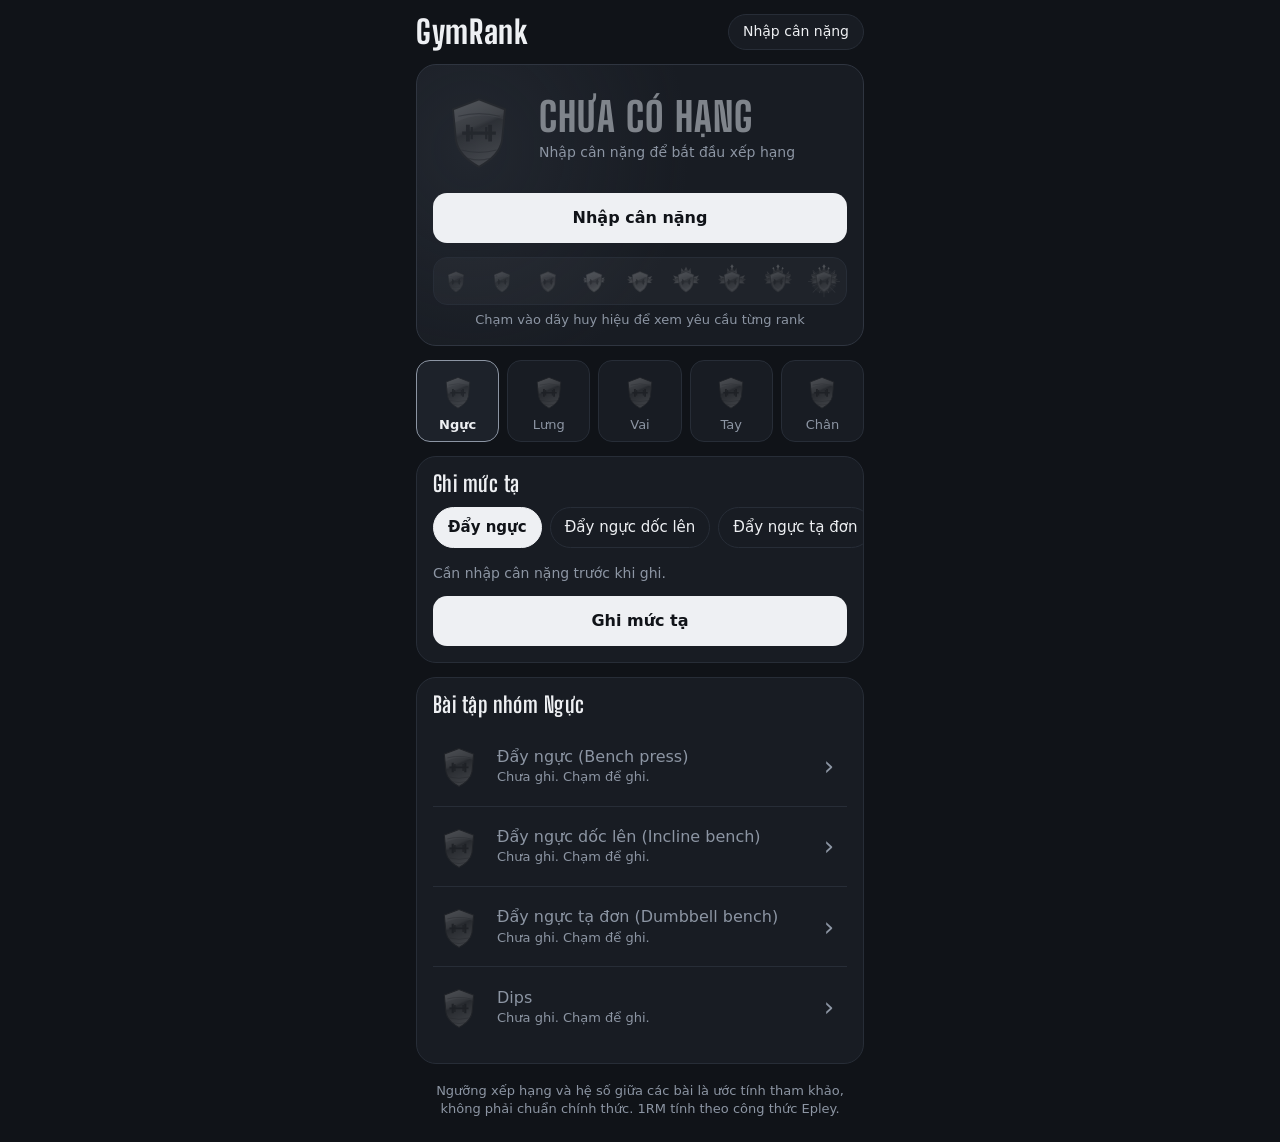
==== commit fdc39fc1: "GymRank: three-step logging sheet with a rank-climb reveal Logging a lift is now a bottom sheet with" ====
--- a/gymrank/index.html
+++ b/gymrank/index.html
@@ -77,21 +77,10 @@
     label { display:block; font-size:13px; color:var(--muted); }
     input[type=number] { width:100%; margin-top:4px; padding:12px; font:inherit; font-size:16px; color:var(--text);
       background:var(--bg); border:1px solid var(--line); border-radius:12px; }
-    .row { display:flex; gap:10px; margin:0 0 14px; }
-    .field { flex:1; min-width:0; }
-    .stepper { display:flex; align-items:center; margin-top:4px; background:var(--bg); border:1px solid var(--line); border-radius:14px; }
-    .stepper:focus-within { border-color:var(--muted); }
-    .stepper button { flex:none; width:44px; height:58px; background:none; color:var(--muted); font-size:26px; line-height:1; }
-    .stepper input[type=number] { flex:1; min-width:0; margin:0; padding:0; border:0; background:none; text-align:center;
-      font:800 32px/1 var(--display); appearance:textfield; -moz-appearance:textfield; }
-    .stepper input::-webkit-inner-spin-button { appearance:none; }
-    .stepper input:focus-visible { outline:none; }
-    #preview { min-height:92px; margin-bottom:14px; padding:12px; border-radius:16px;
-      background:color-mix(in srgb,var(--c) 12%,var(--bg)); border:1px solid color-mix(in srgb,var(--c) 35%,var(--line)); }
-    #preview > .emblem { width:72px; }
     .primary { width:100%; padding:14px; border-radius:14px; background:var(--text); color:var(--bg); font-weight:700; }
     .primary:disabled { opacity:.3; }
-    #msg { text-align:center; font-weight:600; margin-top:10px; min-height:1.4em; }
+    .ghost { width:100%; margin-top:12px; padding:12px; border-radius:14px; background:none; border:1px solid var(--line); }
+    #curInfo { margin:0 0 12px; }
 
     /* Danh sách dạng dòng: bài tập, lịch sử, bảng rank */
     ul { list-style:none; margin:0; padding:0; }
@@ -128,16 +117,67 @@
     .chart .hit { fill:transparent; cursor:pointer; }
     #read { min-height:2.8em; }
 
-    /* Màn hình lên hạng: khoảnh khắc chuyển động duy nhất của app */
-    #levelup { text-align:center; border-color:color-mix(in srgb,var(--c) 50%,var(--line));
-      background:radial-gradient(90% 60% at 50% 35%,color-mix(in srgb,var(--c) 40%,transparent),transparent 72%),var(--panel); }
-    #levelup .emblem { width:180px; margin:4px auto 8px; filter:drop-shadow(0 12px 30px color-mix(in srgb,var(--c) 60%,transparent)); }
-    #levelup .tier-name { font-size:48px; }
-    #levelup[open] .emblem { animation:pop .8s cubic-bezier(.2,1.5,.4,1) both; }
-    #levelup[open] .tier-name { animation:rise .5s .35s both; }
-    @keyframes pop { from { transform:scale(.3) rotate(-15deg); opacity:0; } }
-    @keyframes rise { from { transform:translateY(10px); opacity:0; } }
-    @media (prefers-reduced-motion:reduce) { *, *::before { animation:none !important; transition:none !important; } }
+    /* Bảng nhập 3 bước, trượt lên từ đáy: 1 chỉ có kg, 2 chỉ có rep, 3 là rank */
+    .sheet { width:100%; max-width:480px; max-height:94dvh; margin:auto auto 0; border-bottom:0; border-radius:24px 24px 0 0;
+      padding:18px max(18px,env(safe-area-inset-right,0px)) calc(18px + env(safe-area-inset-bottom,0px)) max(18px,env(safe-area-inset-left,0px));
+      border-color:color-mix(in srgb,var(--c) 45%,var(--line)); }
+    .sheet[open] { animation:sheet .28s cubic-bezier(.2,.9,.3,1); }
+    @keyframes sheet { from { transform:translateY(100%); } }
+    /* Gõ số trên điện thoại: đưa bảng lên đầu màn hình để bàn phím không che. Giữ nguyên chỗ cho tới khi đổi bước,
+       vì nếu bảng nhảy về đáy ngay lúc ô số mất focus thì cú chạm vào nút Tiếp sẽ trượt. */
+    .sheet.typing { margin:12px auto auto; border-bottom:1px solid var(--line); border-radius:24px; }
+    .stephead { display:flex; align-items:center; gap:10px; margin-bottom:16px; }
+    .stephead h2, .stephead .link { flex:1; min-width:0; }
+    .stephead small { white-space:nowrap; }
+    .x { flex:none; width:36px; height:36px; background:none; color:var(--muted); font-size:17px; }
+    .link { background:none; padding:8px 0; color:var(--muted); font-size:15px; text-align:left; }
+    .sheet label { text-align:center; font-size:15px; }
+    .big { display:flex; align-items:center; gap:8px; margin:4px 0 14px; }
+    .big button { flex:none; width:64px; height:64px; border-radius:50%; background:var(--bg); border:1px solid var(--line); font-size:30px; line-height:1; }
+    .big input[type=number] { flex:1; min-width:0; margin:0; padding:0; border:0; border-radius:0; background:none; text-align:center;
+      font:800 92px/1.05 var(--display); font-variant-numeric:tabular-nums; appearance:textfield; -moz-appearance:textfield; }
+    .big input::-webkit-inner-spin-button { appearance:none; }
+    .big input:focus-visible { outline:none; box-shadow:0 2px 0 var(--muted); }
+    .quick { display:flex; flex-wrap:wrap; justify-content:center; gap:6px; margin-bottom:12px; }
+    .quick button { min-width:50px; padding:10px 8px; border-radius:999px; background:var(--bg); border:1px solid var(--line); font-size:16px; font-variant-numeric:tabular-nums; }
+    .hint { min-height:1.4em; text-align:center; }
+    .sr { position:absolute; width:1px; height:1px; overflow:hidden; clip-path:inset(50%); }
+
+    /* Bước 3: huy hiệu leo từ Gỗ lên rank đạt được. Đây là khoảnh khắc chuyển động duy nhất của app. */
+    .sheet:has(#result:not([hidden])) { background:radial-gradient(110% 55% at 50% 26%,color-mix(in srgb,var(--c) 34%,transparent),transparent 72%),var(--panel); }
+    #result { text-align:center; }
+    .dots { position:relative; z-index:1; display:flex; justify-content:center; gap:8px; margin:2px 0; }
+    .dots i { width:9px; height:9px; border-radius:50%; background:var(--line); }
+    .dots i.on { background:var(--dc); box-shadow:0 0 8px var(--dc); }
+    .stage { position:relative; display:grid; place-items:center; height:176px; }
+    /* Tia sáng và vòng sáng nằm ngoài luồng bố cục, canh giữa bằng translate để không đẩy huy hiệu và không chặn nút bên dưới */
+    .stage::before, .stage::after { position:absolute; left:50%; top:50%; translate:-50% -50%; pointer-events:none; }
+    .stage .emblem { position:relative; width:150px; filter:drop-shadow(0 12px 28px color-mix(in srgb,var(--c) 60%,transparent)); }
+    .stage::before { content:""; width:300px; aspect-ratio:1; border-radius:50%; opacity:0; transition:opacity .6s; animation:spin 26s linear infinite;
+      background:repeating-conic-gradient(color-mix(in srgb,var(--c) 38%,transparent) 0 9deg,transparent 9deg 30deg);
+      -webkit-mask:radial-gradient(closest-side,#000 25%,transparent); mask:radial-gradient(closest-side,#000 25%,transparent); }
+    .stage::after { content:""; width:140px; aspect-ratio:1; border-radius:50%; border:3px solid color-mix(in srgb,var(--c),#fff 35%); opacity:0; }
+    #result .tier-name { position:relative; font-size:50px; min-height:1em; }
+    #result .bar { max-width:300px; margin-inline:auto; }
+    #result .bar i { transition:width .9s .15s cubic-bezier(.2,.8,.2,1); }
+    .after { position:relative; opacity:0; }
+    .news { margin:10px 0 0; text-align:left; }
+    .news li { padding:6px 0; font-size:15px; }
+    .actions { display:flex; gap:10px; margin-top:14px; }
+    .actions .ghost { flex:1; margin:0; }
+    .actions .primary { flex:2; margin:0; }
+    .news .emblem { width:34px; }
+    .news .mark { flex:none; width:34px; text-align:center; font-size:20px; }
+    .landed .stage::before { opacity:.75; }
+    .landed .stage::after { animation:ring .75s ease-out; }
+    .landed .stage .emblem { animation:land .65s cubic-bezier(.2,1.7,.4,1); }
+    .landed .tier-name { animation:rise .45s both; }
+    .landed .after { opacity:1; transition:opacity .45s .3s; }
+    @keyframes spin { to { transform:rotate(1turn); } }
+    @keyframes ring { from { transform:scale(.6); opacity:.9; } to { transform:scale(2.2); opacity:0; } }
+    @keyframes land { from { transform:scale(.72); } }
+    @keyframes rise { from { transform:translateY(12px); opacity:0; } }
+    @media (prefers-reduced-motion:reduce) { *, *::before, *::after { animation:none !important; transition:none !important; } }
 
     footer { margin-top:18px; text-align:center; }
   </style>
@@ -156,19 +196,8 @@
   <section class="panel">
     <h3>Ghi mức tạ</h3>
     <div id="ex" class="chips" role="radiogroup" aria-label="Bài tập"></div>
-    <div class="row" id="fields">
-      <div class="field"><label for="kg" id="kgLabel">Tạ (kg)</label>
-        <div class="stepper"><button type="button" data-for="kg" data-dir="-1" aria-label="Giảm tạ">−</button>
-          <input id="kg" type="number" inputmode="decimal" step="0.5" placeholder="0" />
-          <button type="button" data-for="kg" data-dir="1" aria-label="Tăng tạ">+</button></div></div>
-      <div class="field"><label for="reps">Số rep</label>
-        <div class="stepper"><button type="button" data-for="reps" data-dir="-1" aria-label="Giảm 1 rep">−</button>
-          <input id="reps" type="number" inputmode="numeric" min="1" max="30" step="1" placeholder="0" />
-          <button type="button" data-for="reps" data-dir="1" aria-label="Tăng 1 rep">+</button></div></div>
-    </div>
-    <div id="preview" class="flex"></div>
-    <button id="save" class="primary" type="button" disabled>Lưu mức tạ</button>
-    <div id="msg" aria-live="polite"></div>
+    <p id="curInfo" class="sub"></p>
+    <button id="open" class="primary" type="button">Ghi mức tạ</button>
   </section>
 
   <section class="panel">
@@ -208,11 +237,29 @@
   </form>
 </dialog>
 
-<dialog id="levelup">
-  <form method="dialog">
-    <div id="luBody"></div>
-    <button class="primary">Tiếp tục tập</button>
-  </form>
+<dialog id="log" class="sheet" aria-labelledby="logTitle">
+  <section data-step="1">
+    <div class="stephead"><h2 id="logTitle"></h2><small>Bước 1/2</small><button class="x" type="button" aria-label="Đóng">✕</button></div>
+    <label for="kg" id="kgLabel">Tạ (kg)</label>
+    <div class="big"><button type="button" data-for="kg" data-dir="-1" aria-label="Giảm tạ">−</button>
+      <input id="kg" type="number" inputmode="decimal" step="0.5" placeholder="0" />
+      <button type="button" data-for="kg" data-dir="1" aria-label="Tăng tạ">+</button></div>
+    <div class="quick" id="kgQuick"></div>
+    <small class="hint" id="kgHint"></small>
+    <button id="toReps" class="primary" type="button">Tiếp</button>
+  </section>
+  <section data-step="2" hidden>
+    <div class="stephead"><button id="back" class="link" type="button" aria-label="Quay lại sửa số kg">‹ <span id="kgEcho"></span></button><small>Bước 2/2</small><button class="x" type="button" aria-label="Đóng">✕</button></div>
+    <label for="reps">Số rep</label>
+    <div class="big"><button type="button" data-for="reps" data-dir="-1" aria-label="Giảm 1 rep">−</button>
+      <input id="reps" type="number" inputmode="numeric" min="1" max="30" step="1" placeholder="0" />
+      <button type="button" data-for="reps" data-dir="1" aria-label="Tăng 1 rep">+</button></div>
+    <div class="quick" id="repQuick"></div>
+    <small class="hint">Từ 1 đến 30 rep. Trên 10 rep thì ước tính kém chính xác.</small>
+    <button id="reveal" class="primary" type="button">Xem rank</button>
+  </section>
+  <section data-step="3" id="result" hidden></section>
+  <p id="announce" class="sr" aria-live="polite"></p>
 </dialog>
 
 <script type="module">
@@ -245,11 +292,8 @@
         Object.assign(state, structuredClone(snap.data()));
         migrate(state);
         try { localStorage.setItem(KEY, JSON.stringify(state)); } catch {}
-        const typing = $('kg').value || $('reps').value;
-        if (!typing) cur = lastId();
+        if (!$('log').open) cur = lastId();
         render();
-        if (!typing) prefill();
-        preview();
       } else if (touched || state.bw) persist();
     } catch {}
   })();
@@ -347,6 +391,9 @@
 
     $('ex').innerHTML = inGroup(group()).map(id =>
       `<label><input type="radio" name="ex" value="${id}"${id === cur ? ' checked' : ''} />${short(id)}</label>`).join('');
+    const rec = st.byEx[cur];
+    $('curInfo').textContent = !state.bw ? 'Cần nhập cân nặng trước khi ghi.'
+      : rec ? `Kỷ lục ${short(cur)}: ${load(cur, rec.entry.kg)} × ${rec.entry.reps} rep, ${label(rec.tier, rec.sub)}.` : `Chưa ghi ${short(cur)} lần nào.`;
 
     $('listTitle').textContent = `Bài tập nhóm ${GROUPS[group()]}`;
     $('list').innerHTML = inGroup(group()).map(id => {
@@ -364,80 +411,153 @@
     if (focus === 'group' || focus === 'ex') document.querySelector(`input[name="${focus}"]:checked`)?.focus({ preventScroll: true });
   }
 
-  function preview() {
-    const id = cur, ex = EXERCISES[id], kg = parseFloat($('kg').value), reps = Number($('reps').value);
-    $('kgLabel').textContent = ex.bw ? 'Tạ đeo thêm (kg)' : ex.each ? 'Tạ mỗi tay (kg)' : 'Tạ (kg)';
-    const ok = state.bw > 0 && Number.isFinite(kg) && Number.isInteger(reps) && reps >= 1 && reps <= 30 && (ex.bw ? state.bw + kg > 0 : kg > 0);
-    $('save').disabled = !ok;
-    if (!ok) {
-      $('preview').style.removeProperty('--c');
-      $('preview').innerHTML = `<small>${!state.bw ? 'Bấm “Nhập cân nặng” ở góc trên trước.'
-        : ex.bw ? 'Không đeo tạ thì nhập 0, dùng máy hỗ trợ thì nhập số âm. Số rep từ 1 đến 30.'
-        : `Nhập số kg${ex.each ? ' của một tay' : ''} và số rep (1–30) để xem hạng.`}</small>`;
-      return null;
-    }
-    const r = rate(id, state.sex, state.bw, kg, reps);
-    $('preview').style.setProperty('--c', TIERS[r.tier].color);
-    $('preview').innerHTML = `${emblem(r.tier, r.sub)}<div class="grow"><span class="tier" style="font-size:22px">${label(r.tier, r.sub)}</span>
-      <small>1RM ước tính ${fmt(r.oneRm)} kg, gấp ${r.ratio.toLocaleString('vi-VN', { maximumFractionDigits: 2 })} lần cân nặng${reps > 10 ? '. Trên 10 rep thì ước tính kém chính xác.' : ''}</small>
-      ${bar(r.progress, r.tier < TOP)}<small>${next(r, reps)}</small>
-      ${ex.machine ? '<small>Máy mỗi phòng tập nặng nhẹ khác nhau, rank bài này chỉ để tham khảo.</small>' : ''}</div>`;
-    return { id, kg, reps, r };
-  }
-
-  function levelUp(r, text) {
-    $('levelup').style.setProperty('--c', TIERS[r.tier].color);
-    $('luBody').innerHTML = `${emblem(r.tier, r.sub)}<p class="sub">${text}</p><h2 class="tier-name">${label(r.tier, r.sub)}</h2>`;
-    $('levelup').showModal();
-  }
-
-  // ---- Ghi mức tạ ----
-  const changed = () => { $('msg').textContent = ''; preview(); };
-  // Đổi bài: điền sẵn kỷ lục của bài đó để bấm +/− từ đấy, chưa có thì để trống.
-  const prefill = () => { const e = st.byEx[cur]?.entry; $('kg').value = e ? e.kg : ''; $('reps').value = e ? e.reps : ''; };
-  const select = id => { cur = id; render(); prefill(); changed(); };
+  // ---- Chọn bài trên trang chính ----
+  const select = id => { cur = id; render(); };
   // Chọn nhóm cơ: mở bài tốt nhất của nhóm, nhóm chưa ghi thì mở bài đầu tiên.
   $('groups').addEventListener('input', e => select(st.byGroup[e.target.value]?.entry.id ?? inGroup(e.target.value)[0]));
   $('ex').addEventListener('input', e => select(e.target.value));
-  $('kg').addEventListener('input', changed);
-  $('reps').addEventListener('input', changed);
-  $('fields').onclick = e => {
-    const b = e.target.closest('[data-dir]');
-    if (!b) return;
-    const reps = b.dataset.for === 'reps', ex = EXERCISES[cur], el = $(b.dataset.for);
-    const v = (parseFloat(el.value) || 0) + Number(b.dataset.dir) * (reps ? 1 : ex.each ? 1 : 2.5);
-    el.value = reps ? Math.min(30, Math.max(1, v)) : ex.bw ? v : Math.max(0, v);
-    changed();
-  };
-
-  $('save').onclick = () => {
-    const p = preview();
-    if (!p) return;
-    const before = st, old = before.byEx[p.id];
-    state.log.push({ id: p.id, kg: p.kg, reps: p.reps, t: Date.now() });
-    persist();
-    render();
-    const o = st.overall, ob = before.overall, now = st.byEx[p.id], name = short(p.id);
-    let msg = !old ? 'Đã lưu. Đây là kỷ lục đầu tiên của bài này.' : p.r.oneRm > old.oneRm ? 'Đã lưu kỷ lục mới 💪'
-      : `Đã ghi vào lịch sử. Kỷ lục vẫn là ${load(p.id, old.entry.kg)} × ${old.entry.reps} rep.`;
-    // Lên rank lớn: màn hình chúc mừng. Lên bậc phụ: chỉ một dòng thông báo.
-    if (!ob || o.tier > ob.tier) levelUp(o, ob ? 'Bạn đã lên hạng tổng' : 'Hạng tổng đầu tiên của bạn');
-    else if (old && now.tier > old.tier) levelUp(now, `${name} lên hạng`);
-    else if (level(o) > level(ob)) msg = `Hạng tổng lên ${label(o.tier, o.sub)} 🎉`;
-    else if (old && level(now) > level(old)) msg = `${name} lên ${label(now.tier, now.sub)} 🎉`;
-    preview();
-    $('msg').textContent = msg;
-  };
-
+  $('open').onclick = () => openLog(cur);
   $('list').onclick = e => {
     const more = e.target.closest('[data-detail]');
     if (more) return openDetail(more.dataset.detail);
     const li = e.target.closest('[data-id]');
-    if (!li) return;
-    select(li.dataset.id);
-    $('ex').scrollIntoView({ behavior: 'smooth', block: 'center' });
-    $('kg').focus({ preventScroll: true });
-  };
+    if (li) openLog(li.dataset.id);
+  };
+
+  // ---- Bảng nhập 3 bước: kg → rep → rank. Bấm "Xem rank" là lưu luôn; "Hoàn tác" xóa đúng lần vừa lưu. ----
+  const kgOk = () => { const kg = parseFloat($('kg').value); return Number.isFinite(kg) && (EXERCISES[cur].bw ? state.bw + kg > 0 : kg > 0); };
+  const repsOk = () => { const n = Number($('reps').value); return Number.isInteger(n) && n >= 1 && n <= 30; };
+  const check = () => { $('toReps').disabled = !kgOk(); $('reveal').disabled = !repsOk(); };
+  function step(n) {
+    for (const s of $('log').querySelectorAll('[data-step]')) s.hidden = Number(s.dataset.step) !== n;
+    $('log').classList.remove('typing');
+    if (n === 2) $('kgEcho').textContent = load(cur, parseFloat($('kg').value));
+    check();
+    // Không focus ô số để bàn phím không tự bật; nút chính chưa bấm được thì focus nút +.
+    const main = n === 1 ? $('toReps') : n === 2 ? $('reveal') : null;
+    (main?.disabled ? main.parentElement.querySelector('[data-dir="1"]') : main)?.focus({ preventScroll: true });
+  }
+  function openLog(id) {
+    if (!state.bw) return openProfile();
+    if (id !== cur) select(id);
+    const ex = EXERCISES[cur], e = st.byEx[cur]?.entry;
+    $('logTitle').textContent = short(cur);
+    $('kgLabel').textContent = ex.bw ? 'Tạ đeo thêm (kg)' : ex.each ? 'Tạ mỗi tay (kg)' : 'Tạ (kg)';
+    $('kgHint').textContent = ex.bw ? 'Không đeo tạ thì để 0. Dùng máy hỗ trợ thì nhập số âm.' : ex.each ? 'Nhập số kg của một tay.' : '';
+    $('kgQuick').innerHTML = (ex.each ? [-2, 2, 5] : [-5, 5, 10]).map(d =>
+      `<button type="button" data-for="kg" data-add="${d}" aria-label="${d > 0 ? 'Thêm' : 'Bớt'} ${Math.abs(d)} kg">${d > 0 ? '+' : '−'}${Math.abs(d)}</button>`).join('');
+    // Điền sẵn kỷ lục của bài để chỉnh từ đấy; chưa có thì để trống (bài dùng cân nặng: 0 = không đeo tạ).
+    $('kg').value = e ? e.kg : ex.bw ? 0 : '';
+    $('reps').value = e ? e.reps : '';
+    $('log').style.removeProperty('--c');
+    step(1);
+    $('log').showModal();
+  }
+  $('repQuick').innerHTML = [1, 3, 5, 8, 10, 12].map(n => `<button type="button" data-for="reps" data-set="${n}" aria-label="${n} rep">${n}</button>`).join('');
+  $('kg').oninput = $('reps').oninput = check;
+  const touch = matchMedia('(pointer: coarse)');
+  $('kg').onfocus = $('reps').onfocus = () => $('log').classList.toggle('typing', touch.matches);
+  $('log').onkeydown = e => {
+    if (e.key !== 'Enter' || !e.target.matches('input')) return;
+    e.preventDefault();
+    (e.target.id === 'kg' ? $('toReps') : $('reveal')).click();
+  };
+
+  let saved = null, timer = 0, finish = null;
+  $('log').onclick = e => {
+    const b = e.target.closest('button');
+    if (!b) return finish?.();   // chạm vào màn hình khi huy hiệu đang leo: nhảy thẳng tới kết quả
+    if (b.dataset.for) {
+      const el = $(b.dataset.for), reps = el.id === 'reps', ex = EXERCISES[cur];
+      const v = b.dataset.set ? Number(b.dataset.set)
+        : (parseFloat(el.value) || 0) + (b.dataset.add ? Number(b.dataset.add) : Number(b.dataset.dir) * (reps ? 1 : ex.each ? 1 : 2.5));
+      el.value = reps ? Math.min(30, Math.max(1, v)) : ex.bw ? v : Math.max(0, v);
+      check();
+    } else if (b.id === 'toReps') step(2);
+    else if (b.id === 'back') step(1);
+    else if (b.id === 'reveal') reveal();
+    else if (b.id === 'undo') undo();
+    else if (b.id === 'done' || b.classList.contains('x')) $('log').close();
+  };
+  $('log').addEventListener('close', () => { clearTimeout(timer); finish = saved = null; render(); });
+
+  function reveal() {
+    if (!kgOk() || !repsOk()) return;
+    const id = cur, ex = EXERCISES[id], g = ex.group, kg = parseFloat($('kg').value), reps = Number($('reps').value);
+    const before = st, old = before.byEx[id];
+    saved = { id, kg, reps, t: Date.now() };
+    state.log.push(saved);
+    persist();
+    // Trang phía sau chỉ vẽ lại khi huy hiệu đáp xuống (trong climb), để rank tổng không lộ trước.
+    const now = standing(state), r = rate(id, state.sex, state.bw, kg, reps);
+    const o = now.overall, ob = before.overall, ga = now.byGroup[g], gb = before.byGroup[g];
+    // Tin kèm theo: so bảng xếp hạng trước và sau khi lưu.
+    const news = [
+      !old ? ['★', 'Kỷ lục đầu tiên của bài này']
+        : r.oneRm > old.oneRm ? ['★', `Kỷ lục mới, 1RM ước tính tăng ${fmt(r.oneRm - old.oneRm)} kg`]
+        : ['•', `Chưa vượt kỷ lục ${load(id, old.entry.kg)} × ${old.entry.reps} rep`],
+      level(ga) > level(gb) && [emblem(ga.tier, ga.sub), `Nhóm ${GROUPS[g]} ${gb ? 'lên' : 'có rank đầu tiên:'} ${label(ga.tier, ga.sub)}`],
+      !ob ? [emblem(o.tier, o.sub), `Hạng tổng đầu tiên: ${label(o.tier, o.sub)}`]
+        : level(o) > level(ob) ? [emblem(o.tier, o.sub), `Hạng tổng lên ${label(o.tier, o.sub)}`]
+        : level(o) < level(ob) && [emblem(o.tier, o.sub), `Hạng tổng xuống ${label(o.tier, o.sub)} vì nhóm ${GROUPS[g]} mới ghi còn thấp`],
+    ].filter(Boolean);
+    $('result').innerHTML = `<div class="dots" aria-hidden="true">${TIERS.map(t => `<i style="--dc:${t.color}"></i>`).join('')}</div>
+      <div class="stage" aria-hidden="true"></div>
+      <h2 class="tier-name" aria-hidden="true"></h2>
+      <div class="after">
+        <p class="sub">${short(id)}, ${load(id, kg)} × ${reps} rep</p>
+        <div class="bar${r.tier < TOP ? ' seg' : ''}"><i style="width:0"></i></div>
+        <small>1RM ước tính ${fmt(r.oneRm)} kg, gấp ${r.ratio.toLocaleString('vi-VN', { maximumFractionDigits: 2 })} lần cân nặng. ${next(r, reps)}.</small>
+        ${ex.machine ? '<small>Máy mỗi phòng tập nặng nhẹ khác nhau, rank bài này chỉ để tham khảo.</small>' : ''}
+        <ul class="news">${news.map(([mark, text]) => `<li>${mark.startsWith('<') ? mark : `<span class="mark">${mark}</span>`}<span class="grow">${text}</span></li>`).join('')}</ul>
+        <div class="actions"><button id="undo" class="ghost" type="button" aria-label="Hoàn tác lần ghi này">Hoàn tác</button>
+          <button id="done" class="primary" type="button">Xong</button></div>
+      </div>`;
+    step(3);
+    climb(r, `${short(id)}, ${load(id, kg)} × ${reps} rep: ${label(r.tier, r.sub)}. ${news.map(n => n[1]).join('. ')}.`);
+  }
+
+  // Leo bậc: huy hiệu đổi lần lượt từ Gỗ lên, mỗi nấc nhanh hơn nấc trước, rồi đáp xuống rank đạt được.
+  const reduce = matchMedia('(prefers-reduced-motion: reduce)');
+  function climb(r, spoken) {
+    const box = $('result'), stage = box.querySelector('.stage'), name = box.querySelector('.tier-name'), dots = box.querySelectorAll('.dots i');
+    const show = (t, sub) => {
+      $('log').style.setProperty('--c', TIERS[t].color);
+      stage.innerHTML = emblem(t, sub);
+      name.textContent = sub == null ? TIERS[t].name : label(t, sub);
+      dots.forEach((d, i) => d.classList.toggle('on', i <= t));
+    };
+    const land = () => {
+      clearTimeout(timer);
+      finish = null;
+      render();
+      show(r.tier, r.sub);
+      box.classList.add('landed');
+      requestAnimationFrame(() => { box.querySelector('.bar i').style.width = `${r.progress * 100}%`; });
+      $('announce').textContent = spoken;
+      $('done').focus({ preventScroll: true });
+    };
+    box.classList.remove('landed');
+    if (reduce.matches) return land();
+    finish = land;
+    let t = 0;
+    (function tick() {
+      if (t >= r.tier) return land();
+      show(t);
+      stage.firstElementChild.animate([{ transform: 'scale(.8)' }, { transform: 'scale(1)' }], { duration: 150, easing: 'ease-out' });
+      timer = setTimeout(tick, Math.max(110, 240 - t * 20));
+      t++;
+    })();
+  }
+
+  function undo() {
+    const i = state.log.indexOf(saved);
+    if (i >= 0) { state.log.splice(i, 1); persist(); render(); }
+    clearTimeout(timer);
+    finish = saved = null;
+    $('log').style.removeProperty('--c');
+    step(2);
+  }
 
   // ---- Bảng yêu cầu từng rank của một bài (dùng ở cả bảng rank và trang chi tiết bài) ----
   function tierRows(id) {
@@ -505,6 +625,7 @@
     $('dBody').innerHTML = `<div class="flex top${r ? '' : ' empty'}">${emblem(r ? r.tier : 0, r?.sub)}<div class="grow">
         <h2>${ex.name}</h2>
         <p class="sub">${r ? `${label(r.tier, r.sub)}. Kỷ lục ${load(id, r.entry.kg)} × ${r.entry.reps} rep.` : 'Chưa ghi lần nào.'}</p></div></div>
+      <button class="ghost" type="button" data-log="${id}">Ghi mức tạ bài này</button>
       ${ex.machine ? '<p class="sub">Máy mỗi phòng tập nặng nhẹ khác nhau, rank bài này chỉ để tham khảo.</p>' : ''}
       ${r ? `<h3>1RM ước tính theo thời gian</h3>${ex.bw ? '<small>Tính cả cân nặng cơ thể.</small>' : ''}${chart(id, entries, r)}
         <h3>Các lần ghi</h3><ul>${entries.map(e => ({ e, v: rate(id, state.sex, state.bw, e.kg, e.reps).oneRm })).reverse().map(({ e, v }) => `<li>
@@ -522,14 +643,14 @@
   $('dBody').onpointerover = point;
   $('dBody').onclick = e => {
     point(e);
+    const again = e.target.closest('[data-log]');
+    if (again) { $('detail').close(); return openLog(again.dataset.log); }
     const rm = e.target.closest('[data-rm]');
     if (!rm || !second('rm:' + rm.dataset.rm, rm, 'Xóa?')) return;
     state.log.splice(Number(rm.dataset.rm), 1);
     persist();
     render();
     renderDetail();
-    prefill();
-    changed();
   };
 
   // ---- Hồ sơ ----
@@ -547,12 +668,9 @@
     state.sex = dlg.querySelector('input[name=sex]:checked').value;
     persist();
     render();
-    preview();
   });
 
   render();
-  prefill();
-  preview();
 </script>
 </body>
 </html>
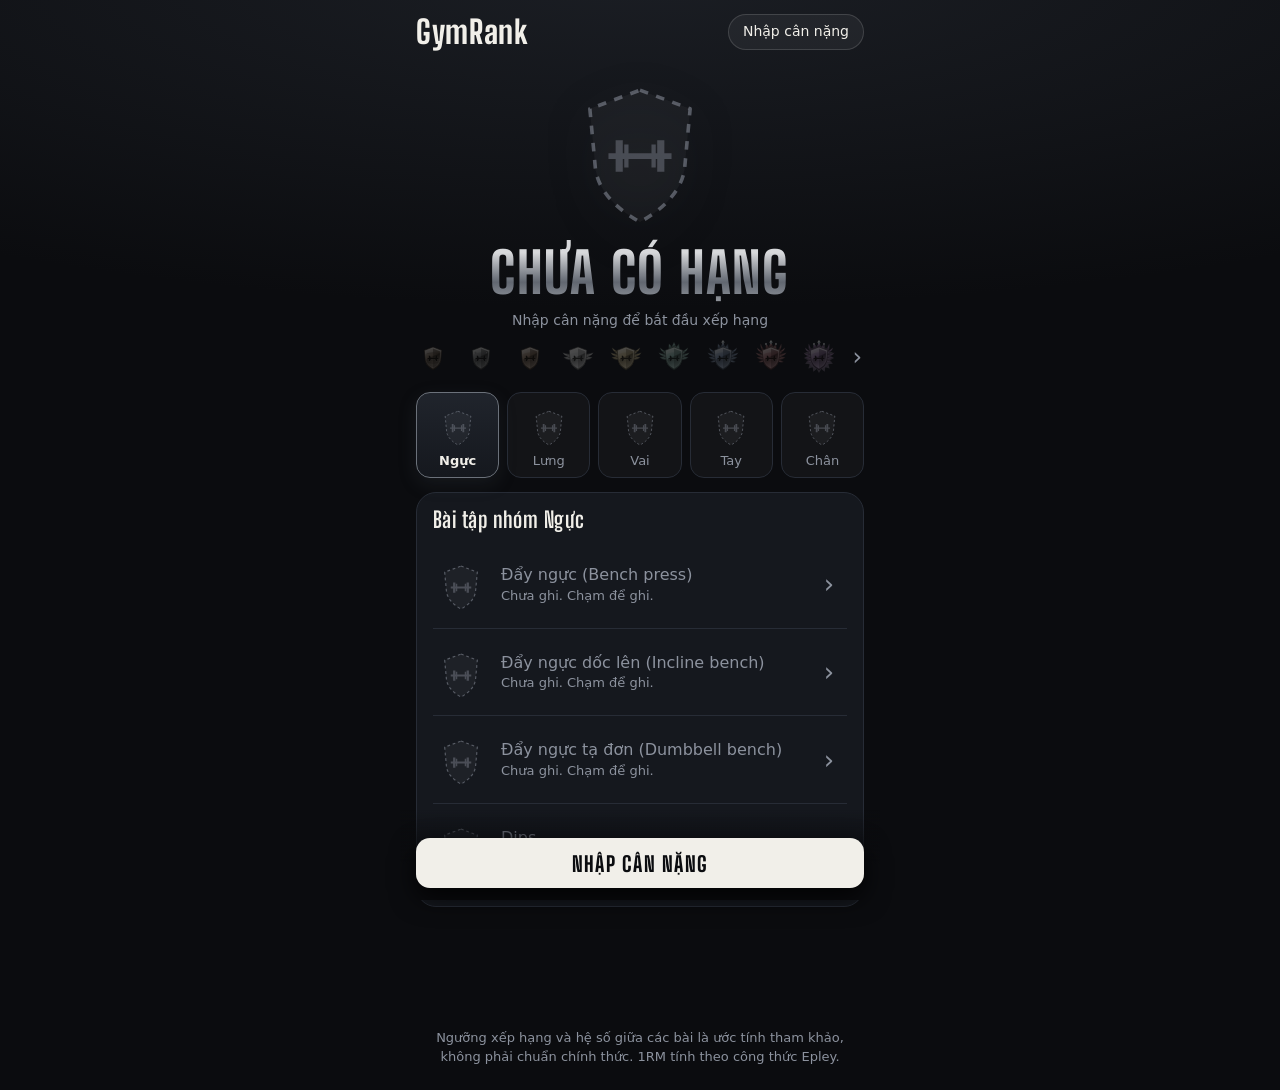
==== commit 80a4a8ed: "GymRank: trophy hero, redrawn emblems and a full-screen rank-up reveal The page and the rank-up mome" ====
--- a/gymrank/index.html
+++ b/gymrank/index.html
@@ -14,15 +14,18 @@
   <link rel="preconnect" href="https://fonts.gstatic.com" crossorigin />
   <link rel="stylesheet" href="https://fonts.googleapis.com/css2?family=Big+Shoulders+Display:wght@700;800&display=swap" />
   <style>
-    /* Một trang: rank tổng nằm ngang → 5 nhóm cơ (vừa là rank nhóm, vừa là bộ lọc) → ghi mức tạ → bài của nhóm đang chọn. */
-    :root { --bg:#101318; --panel:#181c23; --line:#272d37; --text:#eef0f3; --muted:#8c95a3; --c:#3a414d;
-      --display:'Big Shoulders Display', system-ui, sans-serif; color-scheme:dark; }
+    /* Một trang: huy hiệu hạng tổng đứng dưới ánh đèn → 5 nhóm cơ (vừa là rank nhóm, vừa là bộ lọc) → bài của nhóm đang chọn. Nút ghi mức tạ dính đáy màn hình. */
+    @property --c { syntax:'<color>'; inherits:true; initial-value:#3a414d; }
+    :root { --bg:#0b0c0f; --panel:#15181e; --line:#272c36; --text:#f1efe9; --muted:#8c929e; --c:#3a414d;
+      --display:'Big Shoulders Display', system-ui, sans-serif; color-scheme:dark; transition:--c .6s; }
     :root { padding-top:env(safe-area-inset-top,0px); padding-bottom:env(safe-area-inset-bottom,0px); background:var(--bg); }
     * { box-sizing:border-box; }
-    body { margin:0; background:var(--bg); color:var(--text); font:16px/1.4 system-ui,-apple-system,sans-serif; -webkit-tap-highlight-color:transparent; }
+    /* --c ở gốc trang là màu hạng tổng: nhuộm quầng sáng đầu trang */
+    body { margin:0; color:var(--text); font:16px/1.4 system-ui,-apple-system,sans-serif; -webkit-tap-highlight-color:transparent;
+      background:radial-gradient(130% 470px at 50% -30px,color-mix(in srgb,var(--c) 34%,transparent),transparent 72%) no-repeat var(--bg); }
     main { max-width:480px; margin:auto; padding-block:14px 24px;
       padding-left:max(16px,env(safe-area-inset-left,0px)); padding-right:max(16px,env(safe-area-inset-right,0px)); }
-    header { display:flex; align-items:center; gap:10px; margin-bottom:14px; }
+    header { position:relative; z-index:1; display:flex; align-items:center; gap:10px; }
     h1 { margin:0; flex:1; font:800 32px/1 var(--display); letter-spacing:.02em; }
     h3 { margin:0 0 10px; font:700 22px/1 var(--display); letter-spacing:.02em; }
     small { display:block; color:var(--muted); font-size:13px; }
@@ -31,11 +34,14 @@
     .panel { background:var(--panel); border:1px solid var(--line); border-radius:20px; padding:16px; margin-bottom:14px; }
     .flex { display:flex; gap:14px; align-items:center; }
     .grow { flex:1; min-width:0; }
-    #me { background:var(--panel); border:1px solid var(--line); border-radius:999px; padding:7px 14px; font-size:14px; }
+    #me { background:#ffffff0d; border:1px solid #ffffff24; border-radius:999px; padding:7px 14px; font-size:14px; }
 
     .emblem { display:block; flex:none; overflow:visible; }
-    .empty .emblem, .hero.none .top .emblem { filter:grayscale(1); opacity:.3; }
-    .tier-name { margin:0; font:800 40px/1 var(--display); letter-spacing:.03em; text-transform:uppercase; color:color-mix(in srgb,var(--c),#fff 35%); }
+    .glint { display:none; fill:#fff; opacity:.4; }
+    /* Tên rank: chữ ánh kim theo màu rank. Đệm trên dưới để dấu tiếng Việt không bị cắt khỏi nền chữ. */
+    .tier-name { margin:0; padding:.14em 0 .06em; font:800 40px/1 var(--display); letter-spacing:.03em; text-transform:uppercase; text-wrap:balance; color:transparent;
+      background:linear-gradient(180deg,color-mix(in srgb,var(--c),#fff 80%) 22%,color-mix(in srgb,var(--c),#fff 20%) 66%,color-mix(in srgb,var(--c),#fff 48%));
+      -webkit-background-clip:text; background-clip:text; }
     .tier { font:800 16px/1 var(--display); letter-spacing:.04em; text-transform:uppercase; color:color-mix(in srgb,var(--c),#fff 25%); white-space:nowrap; }
     .sub { margin:6px 0 0; color:var(--muted); font-size:14px; }
 
@@ -44,49 +50,56 @@
       background:linear-gradient(90deg,color-mix(in srgb,var(--c),#000 25%),color-mix(in srgb,var(--c),#fff 30%)); }
     /* seg: thanh chia 3 khúc ứng với 3 bậc phụ */
     .bar.seg::after { content:""; position:absolute; inset:0;
-      background:linear-gradient(90deg,transparent calc(100%/3 - 1.5px),var(--panel) 0 calc(100%/3 + 1.5px),transparent 0 calc(200%/3 - 1.5px),var(--panel) 0 calc(200%/3 + 1.5px),transparent 0); }
-
-    /* Rank tổng */
-    .hero { border-color:color-mix(in srgb,var(--c) 40%,var(--line));
-      background:radial-gradient(70% 120% at 12% 30%,color-mix(in srgb,var(--c) 28%,transparent),transparent 70%),var(--panel); }
-    .hero .top .emblem { width:92px; filter:drop-shadow(0 6px 16px color-mix(in srgb,var(--c) 55%,transparent)); }
-    .hero .primary { margin-top:14px; }
-    .ladder { display:flex; justify-content:space-between; align-items:center; width:100%; margin-top:14px; padding:8px;
-      background:#ffffff08; border:1px solid var(--line); border-radius:14px; }
-    .ladder .emblem { width:28px; opacity:.22; filter:grayscale(1); }
-    .ladder .done { opacity:.65; filter:none; }
-    .ladder .now { width:38px; opacity:1; filter:drop-shadow(0 0 8px color-mix(in srgb,var(--c) 70%,transparent)); }
-    .ladder + small { margin-top:6px; text-align:center; }
+      background:linear-gradient(90deg,transparent calc(100%/3 - 1.5px),var(--bg) 0 calc(100%/3 + 1.5px),transparent 0 calc(200%/3 - 1.5px),var(--bg) 0 calc(200%/3 + 1.5px),transparent 0); }
+
+    /* Hạng tổng: huy hiệu đứng giữa, tia sáng xoay chậm phía sau */
+    .hero { position:relative; text-align:center; margin-bottom:16px; }
+    .trophy { position:relative; display:grid; place-items:center; height:min(188px,30dvh); }
+    /* Khung .rays đứng yên và cắt phần tràn, chỉ lớp ::before bên trong xoay: hình vuông đang xoay không làm trang tràn ngang. */
+    .rays { --r:170px; position:absolute; inset:-90px 0; overflow:hidden; pointer-events:none; opacity:.6;
+      -webkit-mask:radial-gradient(circle var(--r),#000 18%,transparent); mask:radial-gradient(circle var(--r),#000 18%,transparent); }
+    .rays::before { content:""; position:absolute; left:50%; top:50%; width:calc(var(--r) * 2); aspect-ratio:1; translate:-50% -50%; animation:spin 40s linear infinite;
+      background:repeating-conic-gradient(color-mix(in srgb,var(--c) 38%,transparent) 0 8deg,transparent 8deg 30deg); }
+    .trophy .emblem { position:relative; width:min(172px,27dvh); filter:drop-shadow(0 14px 22px color-mix(in srgb,var(--c) 55%,transparent)); animation:float 5s ease-in-out infinite; }
+    .trophy .glint, .landed .glint { display:block; animation:glint 4.6s ease-in-out infinite; }
+    .hero.none .rays { display:none; }
+    .hero .tier-name { font-size:56px; }
+    .hero .bar { max-width:270px; margin:10px auto 5px; }
+    .ladder { display:flex; justify-content:space-between; align-items:center; width:100%; margin-top:8px; padding:2px; background:none; color:var(--muted); font-size:24px; line-height:1; }
+    .ladder .emblem { width:30px; filter:brightness(.32) saturate(.3); }
+    .ladder .done { filter:none; opacity:.75; }
+    .ladder .now { width:40px; filter:drop-shadow(0 0 8px color-mix(in srgb,var(--c) 70%,transparent)); }
+    @keyframes spin { to { transform:rotate(1turn); } }
+    @keyframes float { 50% { transform:translateY(-5px); } }
+    @keyframes glint { 0%,62% { transform:translateX(0); } 100% { transform:translateX(190px); } }
 
     /* 5 nhóm cơ */
     .groups { display:grid; grid-template-columns:repeat(5,1fr); gap:8px; margin-bottom:14px; }
     .groups label { position:relative; display:flex; flex-direction:column; align-items:center; gap:2px; padding:8px 2px 7px;
-      background:var(--panel); border:1px solid var(--line); border-radius:14px; color:var(--muted); font-size:13px; }
-    .groups .emblem { width:42px; }
-    .groups label:has(input:checked) { color:var(--text); font-weight:600; border-color:color-mix(in srgb,var(--c),#fff 20%);
-      background:color-mix(in srgb,var(--c) 16%,var(--panel)); }
-    .groups label.empty:has(input:checked) { border-color:var(--muted); }
-
-    /* Ghi mức tạ */
-    .groups input, .chips input, fieldset input { position:absolute; opacity:0; pointer-events:none; }
+      background:#ffffff08; border:1px solid var(--line); border-radius:14px; color:var(--muted); font-size:13px; }
+    .groups .emblem { width:44px; }
+    .groups label:has(input:checked) { color:var(--text); font-weight:600; border-color:color-mix(in srgb,var(--c),#fff 25%);
+      background:linear-gradient(180deg,color-mix(in srgb,var(--c) 30%,var(--panel)),var(--panel)); box-shadow:0 6px 18px color-mix(in srgb,var(--c) 24%,transparent); }
+
+    .groups input, fieldset input { position:absolute; opacity:0; pointer-events:none; }
     label:has(input[type=radio]:focus-visible) { outline:2px solid var(--text); outline-offset:2px; }
-    .chips { display:flex; gap:8px; overflow-x:auto; margin:0 -16px 14px; padding:2px 16px; scrollbar-width:none; }
-    .chips::-webkit-scrollbar { display:none; }
-    .chips label { position:relative; flex:none; padding:9px 14px; border:1px solid var(--line); border-radius:999px; color:var(--text); font-size:15px; }
-    .chips label:has(input:checked) { background:var(--text); border-color:var(--text); color:var(--bg); font-weight:600; }
     label { display:block; font-size:13px; color:var(--muted); }
     input[type=number] { width:100%; margin-top:4px; padding:12px; font:inherit; font-size:16px; color:var(--text);
       background:var(--bg); border:1px solid var(--line); border-radius:12px; }
-    .primary { width:100%; padding:14px; border-radius:14px; background:var(--text); color:var(--bg); font-weight:700; }
+    .primary { width:100%; padding:15px 14px 14px; border-radius:14px; background:var(--text); color:var(--bg);
+      font:800 21px/1 var(--display); letter-spacing:.06em; text-transform:uppercase; }
     .primary:disabled { opacity:.3; }
     .ghost { width:100%; margin-top:12px; padding:12px; border-radius:14px; background:none; border:1px solid var(--line); }
-    #curInfo { margin:0 0 12px; }
+    /* Nút ghi mức tạ dính đáy màn hình, để phần đầu trang dành cho huy hiệu. Dải nền mờ dần phía sau để nội dung trôi qua không đè chữ lên nút. */
+    .cta { position:sticky; bottom:0; z-index:2; margin-inline:-16px; padding:28px 16px calc(12px + env(safe-area-inset-bottom,0px));
+      background:linear-gradient(transparent,var(--bg) 60%); pointer-events:none; }
+    .cta .primary { pointer-events:auto; box-shadow:0 10px 26px #000c; }
 
     /* Danh sách dạng dòng: bài tập, lịch sử, bảng rank */
     ul { list-style:none; margin:0; padding:0; }
     li { display:flex; gap:12px; align-items:center; padding:12px 0; }
     li + li { border-top:1px solid var(--line); }
-    li > .emblem { width:52px; }
+    li > .emblem { width:56px; }
     li .head { display:flex; justify-content:space-between; align-items:baseline; gap:8px; }
     #list li { cursor:pointer; }
     li.empty b { color:var(--muted); font-weight:500; }
@@ -143,40 +156,56 @@
     .hint { min-height:1.4em; text-align:center; }
     .sr { position:absolute; width:1px; height:1px; overflow:hidden; clip-path:inset(50%); }
 
-    /* Bước 3: huy hiệu leo từ Gỗ lên rank đạt được. Đây là khoảnh khắc chuyển động duy nhất của app. */
-    .sheet:has(#result:not([hidden])) { background:radial-gradient(110% 55% at 50% 26%,color-mix(in srgb,var(--c) 34%,transparent),transparent 72%),var(--panel); }
-    #result { text-align:center; }
-    .dots { position:relative; z-index:1; display:flex; justify-content:center; gap:8px; margin:2px 0; }
-    .dots i { width:9px; height:9px; border-radius:50%; background:var(--line); }
-    .dots i.on { background:var(--dc); box-shadow:0 0 8px var(--dc); }
-    .stage { position:relative; display:grid; place-items:center; height:176px; }
-    /* Tia sáng và vòng sáng nằm ngoài luồng bố cục, canh giữa bằng translate để không đẩy huy hiệu và không chặn nút bên dưới */
-    .stage::before, .stage::after { position:absolute; left:50%; top:50%; translate:-50% -50%; pointer-events:none; }
-    .stage .emblem { position:relative; width:150px; filter:drop-shadow(0 12px 28px color-mix(in srgb,var(--c) 60%,transparent)); }
-    .stage::before { content:""; width:300px; aspect-ratio:1; border-radius:50%; opacity:0; transition:opacity .6s; animation:spin 26s linear infinite;
-      background:repeating-conic-gradient(color-mix(in srgb,var(--c) 38%,transparent) 0 9deg,transparent 9deg 30deg);
-      -webkit-mask:radial-gradient(closest-side,#000 25%,transparent); mask:radial-gradient(closest-side,#000 25%,transparent); }
-    .stage::after { content:""; width:140px; aspect-ratio:1; border-radius:50%; border:3px solid color-mix(in srgb,var(--c),#fff 35%); opacity:0; }
-    #result .tier-name { position:relative; font-size:50px; min-height:1em; }
-    #result .bar { max-width:300px; margin-inline:auto; }
-    #result .bar i { transition:width .9s .15s cubic-bezier(.2,.8,.2,1); }
-    .after { position:relative; opacity:0; }
-    .news { margin:10px 0 0; text-align:left; }
-    .news li { padding:6px 0; font-size:15px; }
-    .actions { display:flex; gap:10px; margin-top:14px; }
+    /* Bước 3 chiếm cả màn hình: huy hiệu lật qua từng rank từ Gỗ, nín một nhịp, rồi huy hiệu thật rơi xuống kèm lóe sáng, rung và tia lửa.
+       Đây là khoảnh khắc chuyển động chính của app. Mọi phần tử "hiện ra" đều có trạng thái nghỉ là trạng thái cuối, nên tắt chuyển động vẫn đủ nội dung. */
+    .sheet.show { height:100dvh; max-height:none; border:0; border-radius:0; overflow:hidden auto; transition:--c .25s; animation:take .4s cubic-bezier(.2,.9,.3,1);
+      padding-top:calc(12px + env(safe-area-inset-top,0px));
+      background:radial-gradient(125% 58% at 50% 31%,color-mix(in srgb,var(--c) 42%,transparent),transparent 70%) #06070a; }
+    @keyframes take { from { clip-path:inset(45% 0 0 0 round 24px 24px 0 0); } to { clip-path:inset(0); } }
+    #fx { position:absolute; inset:0; width:100%; height:100%; pointer-events:none; }
+    #result:not([hidden]) { position:relative; display:flex; flex-direction:column; height:100%; text-align:center; }
+    .dots { display:flex; justify-content:center; gap:8px; margin:6px 0 0; }
+    .dots i { width:9px; height:9px; border-radius:50%; background:#ffffff26; transition:scale .2s; }
+    .dots i.on { background:var(--dc); box-shadow:0 0 10px var(--dc); }
+    .dots i.at { scale:1.55; }
+    .stage { position:relative; flex:1 0 auto; display:grid; place-items:center; }
+    .stage .rays { --r:280px; inset:-240px -18px; opacity:0; scale:.35; transition:opacity .5s .26s, scale .8s .26s cubic-bezier(.2,.9,.3,1); }
+    .ring { position:absolute; left:50%; top:50%; width:150px; aspect-ratio:1; translate:-50% -50%; border-radius:50%; pointer-events:none; opacity:0;
+      border:3px solid color-mix(in srgb,var(--c),#fff 45%); }
+    .medal { position:relative; filter:drop-shadow(0 18px 30px color-mix(in srgb,var(--c) 60%,transparent)); }
+    /* Huy hiệu to hết mức mà nút Xong vẫn nằm trong màn hình: 445px là phần chữ, số và nút bên dưới. */
+    .medal .emblem { width:clamp(120px,(100dvh - 445px) * .9,min(230px,58vw)); }
+    .stamp { align-self:center; margin:0 0 2px; padding:4px 12px 2px; border-radius:6px; rotate:-4deg; opacity:0;
+      font:800 18px/1.2 var(--display); letter-spacing:.1em; text-transform:uppercase; color:#0b0c0f; background:color-mix(in srgb,var(--c),#fff 40%); }
+    #result .tier-name { font-size:min(62px,16.5vw,9.3dvh); min-height:1.2em; white-space:nowrap; }
+    #result .bar { width:100%; max-width:300px; margin-inline:auto; }
+    #result .bar i { transition:width .9s .5s cubic-bezier(.2,.8,.2,1); }
+    .stats { display:flex; justify-content:center; gap:22px; margin:10px 0 0; }
+    .stats b { display:block; font:800 min(30px,4.6dvh)/1.1 var(--display); letter-spacing:.02em; font-variant-numeric:tabular-nums; white-space:nowrap; }
+    .stats small { font-size:12px; }
+    /* Màn hình thấp: chỉ danh sách tin co lại và tự cuộn, nút Xong luôn nằm trong màn hình. */
+    .after { opacity:0; display:flex; flex-direction:column; min-height:0; }
+    .after > * { flex:none; }
+    .after .news { flex:0 1 auto; min-height:0; overflow:auto; }
+    .news { margin:8px 0 0; text-align:left; }
+    .news li { padding:4px 0; font-size:14px; }
+    .news .emblem { width:28px; }
+    .news .mark { flex:none; width:28px; text-align:center; font-size:18px; }
+    .actions { display:flex; gap:10px; margin-top:10px; }
     .actions .ghost { flex:1; margin:0; }
     .actions .primary { flex:2; margin:0; }
-    .news .emblem { width:34px; }
-    .news .mark { flex:none; width:34px; text-align:center; font-size:20px; }
-    .landed .stage::before { opacity:.75; }
-    .landed .stage::after { animation:ring .75s ease-out; }
-    .landed .stage .emblem { animation:land .65s cubic-bezier(.2,1.7,.4,1); }
-    .landed .tier-name { animation:rise .45s both; }
-    .landed .after { opacity:1; transition:opacity .45s .3s; }
-    @keyframes spin { to { transform:rotate(1turn); } }
-    @keyframes ring { from { transform:scale(.6); opacity:.9; } to { transform:scale(2.2); opacity:0; } }
-    @keyframes land { from { transform:scale(.72); } }
-    @keyframes rise { from { transform:translateY(12px); opacity:0; } }
+    .landed .rays { opacity:.9; scale:1; }
+    .landed .ring { animation:ring .8s .26s ease-out; }
+    .landed .ring + .ring { animation-delay:.42s; border-width:1.5px; }
+    .landed .medal { animation:float 4.6s 1s ease-in-out infinite; }
+    .landed .stamp { opacity:1; animation:stamp .35s .6s cubic-bezier(.2,1.6,.4,1) backwards; }
+    .landed .tier-name { animation:track .55s .3s cubic-bezier(.2,.9,.3,1) backwards; }
+    .landed .after { opacity:1; transition:opacity .4s .5s; }
+    .landed .news li { animation:rise .4s calc(.75s + var(--i) * .1s) backwards; }
+    @keyframes ring { from { transform:scale(.6); opacity:.95; } to { transform:scale(3.4); opacity:0; } }
+    @keyframes stamp { from { scale:2.6; opacity:0; } }
+    @keyframes track { from { transform:scale(1.7); opacity:0; filter:blur(10px); } }
+    @keyframes rise { from { transform:translateY(14px); opacity:0; } }
     @media (prefers-reduced-motion:reduce) { *, *::before, *::after { animation:none !important; transition:none !important; } }
 
     footer { margin-top:18px; text-align:center; }
@@ -189,21 +218,16 @@
     <button id="me" type="button" aria-label="Sửa giới tính và cân nặng"></button>
   </header>
 
-  <section id="overall" class="panel hero" aria-live="polite"></section>
+  <section id="overall" class="hero" aria-live="polite"></section>
 
   <div id="groups" class="groups" role="radiogroup" aria-label="Nhóm cơ"></div>
-
-  <section class="panel">
-    <h3>Ghi mức tạ</h3>
-    <div id="ex" class="chips" role="radiogroup" aria-label="Bài tập"></div>
-    <p id="curInfo" class="sub"></p>
-    <button id="open" class="primary" type="button">Ghi mức tạ</button>
-  </section>
 
   <section class="panel">
     <h3 id="listTitle"></h3>
     <ul id="list"></ul>
   </section>
+
+  <div class="cta"><button id="open" class="primary" type="button"></button></div>
 
   <footer><small>Ngưỡng xếp hạng và hệ số giữa các bài là ước tính tham khảo, không phải chuẩn chính thức. 1RM tính theo công thức Epley.</small></footer>
 </main>
@@ -238,6 +262,7 @@
 </dialog>
 
 <dialog id="log" class="sheet" aria-labelledby="logTitle">
+  <canvas id="fx" aria-hidden="true"></canvas>
   <section data-step="1">
     <div class="stephead"><h2 id="logTitle"></h2><small>Bước 1/2</small><button class="x" type="button" aria-label="Đóng">✕</button></div>
     <label for="kg" id="kgLabel">Tạ (kg)</label>
@@ -309,44 +334,58 @@
     return false;
   };
 
-  // Huy hiệu SVG: Gỗ có vân, Sắt có đinh tán, từ Bạc có cánh, Bạch kim có vương miện, Kim cương có đá quý,
-  // Cao thủ cánh đôi + 3 viên đá, Huyền thoại thêm hào quang. Hạt nhỏ dưới khiên = bậc phụ I/II/III.
+  // Huy hiệu SVG, càng lên cao càng nhiều chi tiết: Gỗ có vân, Sắt có đinh tán, từ Bạc có cánh lông vũ (2 → 5 lông mỗi bên),
+  // Bạch kim có vương miện, Kim cương gắn đá, Cao thủ 3 viên đá, Huyền thoại thêm hào quang. Dải băng ngang khiên ghi bậc phụ I/II/III.
+  // Khiên gồm viền (r) + mặt (m) chia hai nửa sáng tối để nổi khối; .glint là vệt sáng quét qua, chỉ bật ở huy hiệu lớn.
   const mix = (hex, to, a) => '#' + [1, 3, 5].map(i => Math.round(parseInt(hex.slice(i, i + 2), 16) * (1 - a) + to * a).toString(16).padStart(2, '0')).join('');
-  document.body.insertAdjacentHTML('afterbegin', `<svg width="0" height="0" style="position:absolute" aria-hidden="true"><defs>${TIERS.map((t, i) => `
+  const SHIELD = 'M60 14 L95 27 L91 70 Q87 91 60 106 Q33 91 29 70 L25 27 Z';
+  document.body.insertAdjacentHTML('afterbegin', `<svg width="0" height="0" style="position:absolute" aria-hidden="true"><defs>
+    <clipPath id="sc"><path d="${SHIELD}"/></clipPath>${TIERS.map((t, i) => `
     <linearGradient id="m${i}" x1="0" y1="0" x2=".35" y2="1">
       <stop offset="0" stop-color="${mix(t.color, 255, .55)}"/><stop offset=".47" stop-color="${t.color}"/>
       <stop offset=".53" stop-color="${mix(t.color, 0, .35)}"/><stop offset="1" stop-color="${mix(t.color, 255, .2)}"/>
+    </linearGradient>
+    <linearGradient id="r${i}" x1="0" y1="0" x2="0" y2="1">
+      <stop offset="0" stop-color="${mix(t.color, 255, .75)}"/><stop offset=".45" stop-color="${mix(t.color, 255, .15)}"/><stop offset="1" stop-color="${mix(t.color, 0, .5)}"/>
     </linearGradient>`).join('')}</defs></svg>`);
-  const SHIELD = 'M60 16 L94 29 L90 70 Q86 90 60 104 Q34 90 30 70 L26 29 Z';
-  const WING = 'M31 40 L4 32 L12 45 L1 50 L13 58 L6 67 L31 66 Z';
-  const WING2 = 'M33 36 L12 13 L15 27 L4 28 L31 50 Z';
+  // Lông cánh bên trái, từ dưới lên; bên phải là bản lật gương.
+  const FEATHERS = ['M34 60 Q20 68 10 73 Q22 78 34 71 Z', 'M34 51 Q15 56 3 55 Q14 68 34 63 Z', 'M34 42 Q13 44 -1 37 Q9 54 34 55 Z',
+    'M34 33 Q17 30 4 17 Q10 37 34 46 Z', 'M37 30 Q25 20 19 1 Q16 24 34 40 Z'];
   const CROWN = 'M38 28 L40 1 L51 13 L60 -5 L69 13 L80 1 L82 28 Z';
   const BARBELL = 'M38 58h44v4H38z M43 49h5v22h-5z M72 49h5v22h-5z M49 52h3v16h-3z M68 52h3v16h-3z';
-  const GLOSS = 'M28 30.5 L60 18 L92 30.5 L91.4 42 Q60 30 28.8 46 Z';
-  const GRAIN = 'M33 38 Q60 31 87 38 M37 82 Q60 88 83 82 M46 93 Q60 97 74 93';
-  const gem = (x, y, s) => `<path d="M${x} ${y - s}L${x + s * .75} ${y}L${x} ${y + s}L${x - s * .75} ${y}Z" fill="#e4f7ff" stroke="#fff" stroke-width="1.2"/>`;
+  const GRAIN = 'M35 40 Q60 34 85 40 M38 76 Q60 82 82 76 M46 89 Q60 93 74 89';
+  // Hào quang của Huyền thoại: ngôi sao 16 cánh sau khiên.
+  const BURST = [...Array(32)].map((_, i) => { const a = i * Math.PI / 16, r = i % 2 ? 45 : 60; return `${(60 + Math.sin(a) * r).toFixed(1)} ${(58 - Math.cos(a) * r).toFixed(1)}`; }).join(' ');
+  const gem = (x, y, s) => { const w = s * .72; return `<g stroke="#fff" stroke-width=".7" stroke-linejoin="round">
+    <path d="M${x} ${y - s}L${x - w} ${y}H${x}Z" fill="#f6fdff"/><path d="M${x} ${y - s}L${x + w} ${y}H${x}Z" fill="#bfe8ff"/>
+    <path d="M${x - w} ${y}L${x} ${y + s}V${y}Z" fill="#9fd6fb"/><path d="M${x + w} ${y}L${x} ${y + s}V${y}Z" fill="#6fb4ec"/></g>`; };
+  const svg = body => `<svg class="emblem" viewBox="0 -14 120 134" aria-hidden="true">${body}</svg>`;
+  // Ô trống: bài hoặc nhóm cơ chưa ghi.
+  const SLOT = svg(`<path d="${SHIELD}" fill="#ffffff0a" stroke="#8c929e" stroke-opacity=".55" stroke-width="2.5" stroke-dasharray="6 6" stroke-linejoin="round"/>
+    <path d="${BARBELL}" fill="#8c929e" fill-opacity=".4"/>`);
   function emblem(t, sub) {
-    const f = `url(#m${t})`, c = TIERS[t].color, dark = mix(c, 0, .55);
-    const wing = (d, s) => `<path d="${d}" fill="${f}" stroke="${dark}" stroke-width="1.5" transform="translate(31 54) scale(${s}) translate(-31 -54)"/>`;
-    const pair = (d, s) => wing(d, s) + `<g transform="matrix(-1 0 0 1 120 0)">${wing(d, s)}</g>`;
-    const w = [0, 0, 0, .6, .85, .95, 1, 1, 1][t];
-    return `<svg class="emblem" viewBox="0 -8 120 128" aria-hidden="true">
-      ${t === TOP ? `<circle cx="60" cy="58" r="52" fill="${c}" opacity=".22"/>` + [...Array(16)].map((_, i) =>
-        `<path d="M60 58 L58.5 ${i % 2 ? 4 : -10} L61.5 ${i % 2 ? 4 : -10} Z" fill="${mix(c, 255, .45)}" opacity=".55" transform="rotate(${i * 22.5} 60 58)"/>`).join('') : ''}
-      ${t >= 7 ? pair(WING2, 1) : ''}
-      ${w ? pair(WING, w) : ''}
-      ${t >= 5 ? `<path d="${CROWN}" fill="${f}" stroke="${dark}" stroke-width="1.5"/>` : ''}
-      ${t >= 6 ? gem(60, -6, 8) : ''}
-      ${t >= 7 ? gem(40, 2, 4.5) + gem(80, 2, 4.5) : ''}
-      <path d="${SHIELD}" fill="${f}" stroke="${dark}" stroke-width="2.5"/>
-      <path d="${GLOSS}" fill="#fff" opacity=".16"/>
+    const face = `url(#m${t})`, rim = `url(#r${t})`, c = TIERS[t].color, dark = mix(c, 0, .6), ink = mix(c, 0, .72);
+    const n = [0, 0, 0, 2, 3, 3, 4, 5, 5][t];
+    const wing = FEATHERS.slice(n < 4 ? 1 : 0, n < 4 ? n + 1 : n).map(d => `<path d="${d}" fill="${face}" stroke="${dark}" stroke-width="1.3" stroke-linejoin="round"/>`).join('');
+    return svg(`
+      ${t === TOP ? `<polygon points="${BURST}" fill="${mix(c, 255, .35)}" opacity=".5"/><circle cx="60" cy="58" r="45" fill="${c}" opacity=".35"/>` : ''}
+      ${n ? `${wing}<g transform="matrix(-1 0 0 1 120 0)">${wing}</g>` : ''}
+      ${t >= 5 ? `<path d="${CROWN}" fill="${face}" stroke="${dark}" stroke-width="1.5" stroke-linejoin="round"/>` : ''}
+      ${t >= 6 ? gem(60, -5, 8) : ''}${t >= 7 ? gem(40, 2, 4.5) + gem(80, 2, 4.5) : ''}
+      <path d="${SHIELD}" fill="${rim}" stroke="${dark}" stroke-width="2.5" stroke-linejoin="round"/>
+      <g transform="translate(60 60) scale(.86) translate(-60 -60)">
+        <path d="${SHIELD}" fill="${face}"/>
+        <path d="M60 14 L95 27 L91 70 Q87 91 60 106 Z" fill="#000" opacity=".2"/>
+        <path d="M60 14 L25 27 L26 39 Q44 31 60 31 Z" fill="#fff" opacity=".24"/>
+        <path d="${SHIELD}" fill="none" stroke="#fff" stroke-opacity=".4" stroke-width="1.2"/>
+      </g>
       ${t === 0 ? `<path d="${GRAIN}" fill="none" stroke="${dark}" stroke-opacity=".5" stroke-width="1.6"/>` : ''}
-      ${t === 1 ? [[36, 36], [84, 36], [40, 79], [80, 79]].map(([x, y]) => `<circle cx="${x}" cy="${y}" r="2.6" fill="${mix(c, 255, .5)}" stroke="${dark}"/>`).join('') : ''}
-      ${t >= 2 ? `<path d="${SHIELD}" fill="none" stroke="#fff" stroke-opacity=".5" stroke-width="2.5" transform="translate(60 60) scale(.8) translate(-60 -60)"/>` : ''}
-      <path d="${BARBELL}" fill="${mix(c, 0, .65)}" fill-opacity=".85"/>
-      ${sub != null && t < TOP ? [...Array(sub + 1)].map((_, i) => { const x = 60 + (i - sub / 2) * 11;
-        return `<path d="M${x} 106L${x + 4} 111L${x} 116L${x - 4} 111Z" fill="${mix(c, 255, .45)}" stroke="${dark}" stroke-width="1.2"/>`; }).join('') : ''}
-    </svg>`;
+      ${t === 1 ? [[38, 37], [82, 37], [42, 78], [78, 78]].map(([x, y]) => `<circle cx="${x}" cy="${y}" r="2.6" fill="${mix(c, 255, .5)}" stroke="${dark}"/>`).join('') : ''}
+      <path d="${BARBELL}" fill="#fff" fill-opacity=".35" transform="translate(0 1.2)"/><path d="${BARBELL}" fill="${ink}"/>
+      <g clip-path="url(#sc)"><path class="glint" d="M-36 0 H-12 L-48 120 H-72 Z"/></g>
+      ${sub != null && t < TOP ? `<path d="M23 79 L11 75 L16 84 L11 93 L23 92 Z M97 79 L109 75 L104 84 L109 93 L97 92 Z" fill="${mix(c, 0, .45)}" stroke="${dark}" stroke-width="1.2" stroke-linejoin="round"/>
+        <path d="M21 77 Q60 85 99 77 L99 91 Q60 99 21 91 Z" fill="${mix(c, 255, .55)}" stroke="${dark}" stroke-width="1.5" stroke-linejoin="round"/>
+        <text x="60" y="93.6" text-anchor="middle" font-family="Big Shoulders Display,sans-serif" font-weight="800" font-size="13" letter-spacing="1.6" fill="${ink}">${SUBS[sub]}</text>` : ''}`);
   }
 
   // ---- Trạng thái giao diện: bài đang chọn (nhóm cơ đang chọn = nhóm của bài đó) và kết quả xếp hạng hiện tại ----
@@ -370,36 +409,28 @@
     $('me').textContent = state.bw ? `${state.sex === 'f' ? 'Nữ' : 'Nam'}, ${fmt(state.bw)} kg` : 'Nhập cân nặng';
 
     const o = st.overall, t = o ? o.tier : 0, hero = $('overall');
-    hero.style.setProperty('--c', o ? TIERS[t].color : '#3a414d');
+    document.documentElement.style.setProperty('--c', o ? TIERS[t].color : '#3a414d');
     hero.classList.toggle('none', !o);
-    hero.innerHTML = `<div class="flex top">${emblem(t, o?.sub)}<div class="grow">
-        <h2 class="tier-name">${o ? label(t, o.sub) : 'Chưa có hạng'}</h2>
-        <p class="sub">${o ? `Hạng tổng, đã ghi ${Object.keys(st.byGroup).length}/${Object.keys(GROUPS).length} nhóm cơ`
-          : state.bw ? 'Ghi mức tạ đầu tiên bên dưới để nhận hạng' : 'Nhập cân nặng để bắt đầu xếp hạng'}</p>
-        ${o ? `${bar(o.progress, t < TOP)}<small>${t < TOP ? `Tiến độ lên ${TIERS[t + 1].name}: ${Math.round(o.progress * 100)}%` : 'Bạn đã ở hạng cao nhất'}</small>` : ''}
-      </div></div>
-      ${state.bw ? '' : '<button id="start" class="primary" type="button">Nhập cân nặng</button>'}
-      <button class="ladder" type="button" aria-label="Xem yêu cầu từng rank">${TIERS.map((_, i) => emblem(i).replace('class="emblem"', `class="emblem ${!o ? '' : i < t ? 'done' : i === t ? 'now' : ''}"`)).join('')}</button>
-      <small>Chạm vào dãy huy hiệu để xem yêu cầu từng rank</small>`;
+    hero.innerHTML = `<div class="trophy"><i class="rays"></i>${o ? emblem(t, o.sub) : SLOT}</div>
+      <h2 class="tier-name">${o ? label(t, o.sub) : 'Chưa có hạng'}</h2>
+      <p class="sub">${o ? `Hạng tổng, đã ghi ${Object.keys(st.byGroup).length}/${Object.keys(GROUPS).length} nhóm cơ`
+        : state.bw ? 'Ghi mức tạ đầu tiên để nhận hạng' : 'Nhập cân nặng để bắt đầu xếp hạng'}</p>
+      ${o ? `${bar(o.progress, t < TOP)}<small>${t < TOP ? `Tiến độ lên ${TIERS[t + 1].name}: ${Math.round(o.progress * 100)}%` : 'Bạn đã ở hạng cao nhất'}</small>` : ''}
+      <button class="ladder" type="button" aria-label="Xem yêu cầu từng rank">${TIERS.map((_, i) => emblem(i).replace('class="emblem"', `class="emblem ${!o ? '' : i < t ? 'done' : i === t ? 'now' : ''}"`)).join('')}›</button>`;
 
     $('groups').innerHTML = Object.entries(GROUPS).map(([g, name]) => {
       const r = st.byGroup[g];
-      return `<label class="${r ? '' : 'empty'}" style="--c:${r ? TIERS[r.tier].color : '#3a414d'}">
+      return `<label style="--c:${r ? TIERS[r.tier].color : '#3a414d'}">
         <input type="radio" name="group" value="${g}"${g === group() ? ' checked' : ''} aria-label="${name}: ${r ? label(r.tier, r.sub) : 'chưa ghi'}" />
-        ${emblem(r ? r.tier : 0, r?.sub)}${name}</label>`;
+        ${r ? emblem(r.tier, r.sub) : SLOT}${name}</label>`;
     }).join('');
 
-    $('ex').innerHTML = inGroup(group()).map(id =>
-      `<label><input type="radio" name="ex" value="${id}"${id === cur ? ' checked' : ''} />${short(id)}</label>`).join('');
-    const rec = st.byEx[cur];
-    $('curInfo').textContent = !state.bw ? 'Cần nhập cân nặng trước khi ghi.'
-      : rec ? `Kỷ lục ${short(cur)}: ${load(cur, rec.entry.kg)} × ${rec.entry.reps} rep, ${label(rec.tier, rec.sub)}.` : `Chưa ghi ${short(cur)} lần nào.`;
-
+    $('open').textContent = state.bw ? `Ghi mức tạ: ${short(cur)}` : 'Nhập cân nặng';
     $('listTitle').textContent = `Bài tập nhóm ${GROUPS[group()]}`;
     $('list').innerHTML = inGroup(group()).map(id => {
       const ex = EXERCISES[id], r = st.byEx[id];
       const more = `<button class="more" type="button" data-detail="${id}" aria-label="Lịch sử và yêu cầu rank của ${ex.name}">›</button>`;
-      if (!r) return `<li class="empty" data-id="${id}">${emblem(0)}
+      if (!r) return `<li class="empty" data-id="${id}">${SLOT}
         <div class="grow"><b>${ex.name}</b><small>Chưa ghi. Chạm để ghi.</small></div>${more}</li>`;
       return `<li data-id="${id}" style="--c:${TIERS[r.tier].color}">${emblem(r.tier, r.sub)}
         <div class="grow"><div class="head"><b>${ex.name}</b><span class="tier">${label(r.tier, r.sub)}</span></div>
@@ -408,14 +439,12 @@
     }).join('');
 
     // Dựng lại nút chọn thì mất focus bàn phím; trả focus về nút đang chọn.
-    if (focus === 'group' || focus === 'ex') document.querySelector(`input[name="${focus}"]:checked`)?.focus({ preventScroll: true });
-  }
-
-  // ---- Chọn bài trên trang chính ----
+    if (focus === 'group') document.querySelector('input[name="group"]:checked')?.focus({ preventScroll: true });
+  }
+
+  // ---- Chọn bài trên trang chính: chạm một dòng là ghi bài đó; nút dính đáy ghi bài đang chọn (bài vừa ghi gần nhất hoặc bài tốt nhất của nhóm) ----
   const select = id => { cur = id; render(); };
-  // Chọn nhóm cơ: mở bài tốt nhất của nhóm, nhóm chưa ghi thì mở bài đầu tiên.
   $('groups').addEventListener('input', e => select(st.byGroup[e.target.value]?.entry.id ?? inGroup(e.target.value)[0]));
-  $('ex').addEventListener('input', e => select(e.target.value));
   $('open').onclick = () => openLog(cur);
   $('list').onclick = e => {
     const more = e.target.closest('[data-detail]');
@@ -431,6 +460,8 @@
   function step(n) {
     for (const s of $('log').querySelectorAll('[data-step]')) s.hidden = Number(s.dataset.step) !== n;
     $('log').classList.remove('typing');
+    $('log').classList.toggle('show', n === 3);
+    if (n < 3) calm();
     if (n === 2) $('kgEcho').textContent = load(cur, parseFloat($('kg').value));
     check();
     // Không focus ô số để bàn phím không tự bật; nút chính chưa bấm được thì focus nút +.
@@ -479,7 +510,7 @@
     else if (b.id === 'undo') undo();
     else if (b.id === 'done' || b.classList.contains('x')) $('log').close();
   };
-  $('log').addEventListener('close', () => { clearTimeout(timer); finish = saved = null; render(); });
+  $('log').addEventListener('close', () => { clearTimeout(timer); calm(); finish = saved = null; render(); });
 
   function reveal() {
     if (!kgOk() || !repsOk()) return;
@@ -501,51 +532,120 @@
         : level(o) > level(ob) ? [emblem(o.tier, o.sub), `Hạng tổng lên ${label(o.tier, o.sub)}`]
         : level(o) < level(ob) && [emblem(o.tier, o.sub), `Hạng tổng xuống ${label(o.tier, o.sub)} vì nhóm ${GROUPS[g]} mới ghi còn thấp`],
     ].filter(Boolean);
+    const stamp = !old ? 'Rank đầu tiên' : level(r) > level(old) ? 'Lên bậc' : r.oneRm > old.oneRm ? 'Kỷ lục mới' : '';
+    const stats = [[`<span id="orm">${fmt(r.oneRm)}</span> kg`, '1RM ước tính'],
+      [`${r.ratio.toLocaleString('vi-VN', { maximumFractionDigits: 2 })}×`, 'cân nặng'],
+      r.next && [`+${fmt(r.next.kg)} kg`, `× ${reps} rep để lên ${label(r.next.tier, r.next.sub)}`]].filter(Boolean);
     $('result').innerHTML = `<div class="dots" aria-hidden="true">${TIERS.map(t => `<i style="--dc:${t.color}"></i>`).join('')}</div>
-      <div class="stage" aria-hidden="true"></div>
+      <div class="stage" aria-hidden="true"><i class="rays"></i><i class="ring"></i><i class="ring"></i><div class="medal"></div></div>
+      ${stamp ? `<p class="stamp" aria-hidden="true">${stamp}</p>` : ''}
       <h2 class="tier-name" aria-hidden="true"></h2>
       <div class="after">
         <p class="sub">${short(id)}, ${load(id, kg)} × ${reps} rep</p>
         <div class="bar${r.tier < TOP ? ' seg' : ''}"><i style="width:0"></i></div>
-        <small>1RM ước tính ${fmt(r.oneRm)} kg, gấp ${r.ratio.toLocaleString('vi-VN', { maximumFractionDigits: 2 })} lần cân nặng. ${next(r, reps)}.</small>
+        <div class="stats">${stats.map(([v, k]) => `<div><b>${v}</b><small>${k}</small></div>`).join('')}</div>
+        ${r.next ? '' : '<small>Đã ở hạng cao nhất.</small>'}
         ${ex.machine ? '<small>Máy mỗi phòng tập nặng nhẹ khác nhau, rank bài này chỉ để tham khảo.</small>' : ''}
-        <ul class="news">${news.map(([mark, text]) => `<li>${mark.startsWith('<') ? mark : `<span class="mark">${mark}</span>`}<span class="grow">${text}</span></li>`).join('')}</ul>
+        <ul class="news">${news.map(([mark, text], i) => `<li style="--i:${i}">${mark.startsWith('<') ? mark : `<span class="mark">${mark}</span>`}<span class="grow">${text}</span></li>`).join('')}</ul>
         <div class="actions"><button id="undo" class="ghost" type="button" aria-label="Hoàn tác lần ghi này">Hoàn tác</button>
           <button id="done" class="primary" type="button">Xong</button></div>
       </div>`;
     step(3);
-    climb(r, `${short(id)}, ${load(id, kg)} × ${reps} rep: ${label(r.tier, r.sub)}. ${news.map(n => n[1]).join('. ')}.`);
-  }
-
-  // Leo bậc: huy hiệu đổi lần lượt từ Gỗ lên, mỗi nấc nhanh hơn nấc trước, rồi đáp xuống rank đạt được.
+    fx.width = fx.clientWidth * devicePixelRatio;
+    fx.height = fx.clientHeight * devicePixelRatio;
+    climb(r, old ? old.oneRm : 0, `${short(id)}, ${load(id, kg)} × ${reps} rep: ${label(r.tier, r.sub)}. ${news.map(n => n[1]).join('. ')}. ${next(r, reps)}.`);
+  }
+
+  // Tia lửa vẽ trên một canvas phủ cả bảng: bắn ra từ tâm huy hiệu, và tàn lửa (ember) bay lên từ đáy sau khi đáp.
+  // ponytail: mỗi hạt một nét vẽ, vài trăm hạt là trần; cần nhiều hơn thì gộp lô hoặc chuyển WebGL.
   const reduce = matchMedia('(prefers-reduced-motion: reduce)');
-  function climb(r, spoken) {
-    const box = $('result'), stage = box.querySelector('.stage'), name = box.querySelector('.tier-name'), dots = box.querySelectorAll('.dots i');
+  const fx = $('fx'), pen = fx.getContext('2d');
+  let parts = [], raf = 0, ember = '';
+  const calm = () => { ember = ''; parts = []; };
+  function sparks(n, color, power) {
+    const b = fx.getBoundingClientRect(), m = $('result').querySelector('.medal').getBoundingClientRect();
+    const x = m.left + m.width / 2 - b.left, y = m.top + m.height / 2 - b.top;
+    for (let i = 0; i < n; i++) {
+      const a = Math.random() * Math.PI * 2, v = power * (.25 + Math.random());
+      parts.push({ x, y, vx: Math.cos(a) * v, vy: Math.sin(a) * v - power * .25, g: .16, life: 1, fade: .012 + Math.random() * .022, w: 1 + Math.random() * 2.2, color });
+    }
+    raf ||= requestAnimationFrame(draw);
+  }
+  function draw() {
+    const d = devicePixelRatio, w = fx.clientWidth, h = fx.clientHeight;
+    pen.setTransform(d, 0, 0, d, 0, 0);
+    pen.clearRect(0, 0, w, h);
+    pen.globalCompositeOperation = 'lighter';
+    pen.lineCap = 'round';
+    if (ember && Math.random() < .3) parts.push({ x: Math.random() * w, y: h + 4, vx: (Math.random() - .5) * .4, vy: -.6 - Math.random() * 1.4, g: 0, life: 1, fade: .004 + Math.random() * .006, w: 1 + Math.random() * 1.6, color: ember });
+    parts = parts.filter(p => p.life > 0);
+    for (const p of parts) {
+      p.x += p.vx; p.y += p.vy; p.vy += p.g; p.vx *= .985; p.life -= p.fade;
+      pen.globalAlpha = Math.max(0, p.life);
+      pen.strokeStyle = p.color;
+      pen.lineWidth = p.w;
+      pen.beginPath(); pen.moveTo(p.x - p.vx * 1.6, p.y - p.vy * 1.6); pen.lineTo(p.x, p.y); pen.stroke();
+    }
+    raf = parts.length || ember ? requestAnimationFrame(draw) : 0;
+  }
+  const count = (el, from, to) => {
+    const t0 = performance.now();
+    (function f(now) {
+      const k = Math.min(1, (now - t0) / 900);
+      el.textContent = fmt(from + (to - from) * (1 - (1 - k) ** 3));
+      if (k < 1 && el.isConnected) requestAnimationFrame(f);
+    })(t0);
+  };
+
+  // Leo bậc: huy hiệu lật qua từng rank từ Gỗ, mỗi nấc nhanh hơn nấc trước; nín một nhịp; rồi huy hiệu thật rơi xuống.
+  // from = 1RM kỷ lục cũ, để con số 1RM chạy từ mức cũ lên mức mới.
+  function climb(r, from, spoken) {
+    const log = $('log'), box = $('result'), medal = box.querySelector('.medal'), ring = box.querySelector('.ring'), name = box.querySelector('.tier-name'), dots = box.querySelectorAll('.dots i');
+    const glow = t => mix(TIERS[t].color, 255, .35);
     const show = (t, sub) => {
-      $('log').style.setProperty('--c', TIERS[t].color);
-      stage.innerHTML = emblem(t, sub);
+      log.style.setProperty('--c', TIERS[t].color);
+      medal.innerHTML = emblem(t, sub);
       name.textContent = sub == null ? TIERS[t].name : label(t, sub);
-      dots.forEach((d, i) => d.classList.toggle('on', i <= t));
+      dots.forEach((d, i) => { d.classList.toggle('on', i <= t); d.classList.toggle('at', i === t); });
+    };
+    const impact = () => {   // chạm đích: lóe sáng, rung, tia lửa, số 1RM chạy
+      log.animate([{ filter: 'brightness(2.6) saturate(1.4)' }, { filter: 'none' }], { duration: 520, easing: 'ease-out' });
+      box.animate([[0, 0], [-7, 5], [6, -4], [-4, 3], [2, -1], [0, 0]].map(([x, y]) => ({ transform: `translate(${x}px,${y}px)` })), { duration: 320 });
+      sparks(40 + r.tier * 14, glow(r.tier), 9 + r.tier);
+      ember = glow(r.tier);
+      count($('orm'), from, r.oneRm);
     };
     const land = () => {
       clearTimeout(timer);
       finish = null;
+      for (const a of medal.getAnimations()) a.cancel();
       render();
       show(r.tier, r.sub);
       box.classList.add('landed');
       requestAnimationFrame(() => { box.querySelector('.bar i').style.width = `${r.progress * 100}%`; });
       $('announce').textContent = spoken;
       $('done').focus({ preventScroll: true });
+      if (reduce.matches) return;
+      medal.animate([{ transform: 'scale(2.8) rotate(-12deg)', opacity: 0 }, { transform: 'scale(.9)', opacity: 1, offset: .42 },
+        { transform: 'scale(1.07)', offset: .68 }, { transform: 'none' }], { duration: 640, easing: 'ease-out' });
+      timer = setTimeout(impact, 260);
     };
     box.classList.remove('landed');
     if (reduce.matches) return land();
     finish = land;
     let t = 0;
     (function tick() {
-      if (t >= r.tier) return land();
+      if (t >= r.tier) {
+        medal.animate([{ transform: 'none', opacity: 1 }, { transform: 'scale(.5)', opacity: 0 }], { duration: 300, easing: 'ease-in', fill: 'forwards' });
+        return (timer = setTimeout(land, 320));
+      }
       show(t);
-      stage.firstElementChild.animate([{ transform: 'scale(.8)' }, { transform: 'scale(1)' }], { duration: 150, easing: 'ease-out' });
-      timer = setTimeout(tick, Math.max(110, 240 - t * 20));
+      const ms = Math.max(130, 300 - t * 28);
+      medal.animate([{ transform: 'perspective(500px) rotateY(-95deg) scale(.75)' }, { transform: 'none' }], { duration: ms, easing: 'cubic-bezier(.2,.9,.3,1.3)' });
+      ring.animate([{ transform: 'scale(.6)', opacity: .9 }, { transform: 'scale(2.1)', opacity: 0 }], { duration: 420, easing: 'ease-out' });
+      name.animate([{ transform: 'translateY(55%)', opacity: 0 }, { transform: 'none', opacity: 1 }], { duration: Math.min(ms, 180) });
+      sparks(8 + t * 2, glow(t), 4 + t * .6);
+      timer = setTimeout(tick, ms);
       t++;
     })();
   }
@@ -575,7 +675,7 @@
   const tiersNote = id => (state.bw ? `tính cho 1 rep ở cân nặng ${fmt(state.bw)} kg` : 'tính theo số lần cân nặng, nhập cân nặng để xem ra kg');
 
   function openTiers() {
-    $('tiersSub').textContent = `Mức cần đạt với ${EXERCISES[cur].name}, ${tiersNote(cur)}. Muốn xem bài khác thì chọn bài ở phần Ghi mức tạ.`;
+    $('tiersSub').textContent = `Mức cần đạt với ${EXERCISES[cur].name}, ${tiersNote(cur)}. Muốn xem bài khác thì bấm › ở dòng bài đó.`;
     $('tiersList').innerHTML = tierRows(cur);
     $('tiers').showModal();
     $('tiers').scrollTop = 0;
@@ -622,7 +722,7 @@
     const id = detailId, ex = EXERCISES[id], r = st.byEx[id];
     const entries = state.log.filter(e => e.id === id).sort((a, b) => a.t - b.t);
     $('detail').style.setProperty('--c', r ? TIERS[r.tier].color : '#3a414d');
-    $('dBody').innerHTML = `<div class="flex top${r ? '' : ' empty'}">${emblem(r ? r.tier : 0, r?.sub)}<div class="grow">
+    $('dBody').innerHTML = `<div class="flex top">${r ? emblem(r.tier, r.sub) : SLOT}<div class="grow">
         <h2>${ex.name}</h2>
         <p class="sub">${r ? `${label(r.tier, r.sub)}. Kỷ lục ${load(id, r.entry.kg)} × ${r.entry.reps} rep.` : 'Chưa ghi lần nào.'}</p></div></div>
       <button class="ghost" type="button" data-log="${id}">Ghi mức tạ bài này</button>
@@ -661,7 +761,7 @@
     dlg.showModal();
   };
   $('me').onclick = openProfile;
-  $('overall').onclick = e => (e.target.closest('#start') ? openProfile() : e.target.closest('.ladder') && openTiers());
+  $('overall').onclick = e => e.target.closest('.ladder') && openTiers();
   dlg.addEventListener('close', () => {
     const bw = parseFloat($('bw').value);
     if (bw >= 30 && bw <= 250) state.bw = bw;
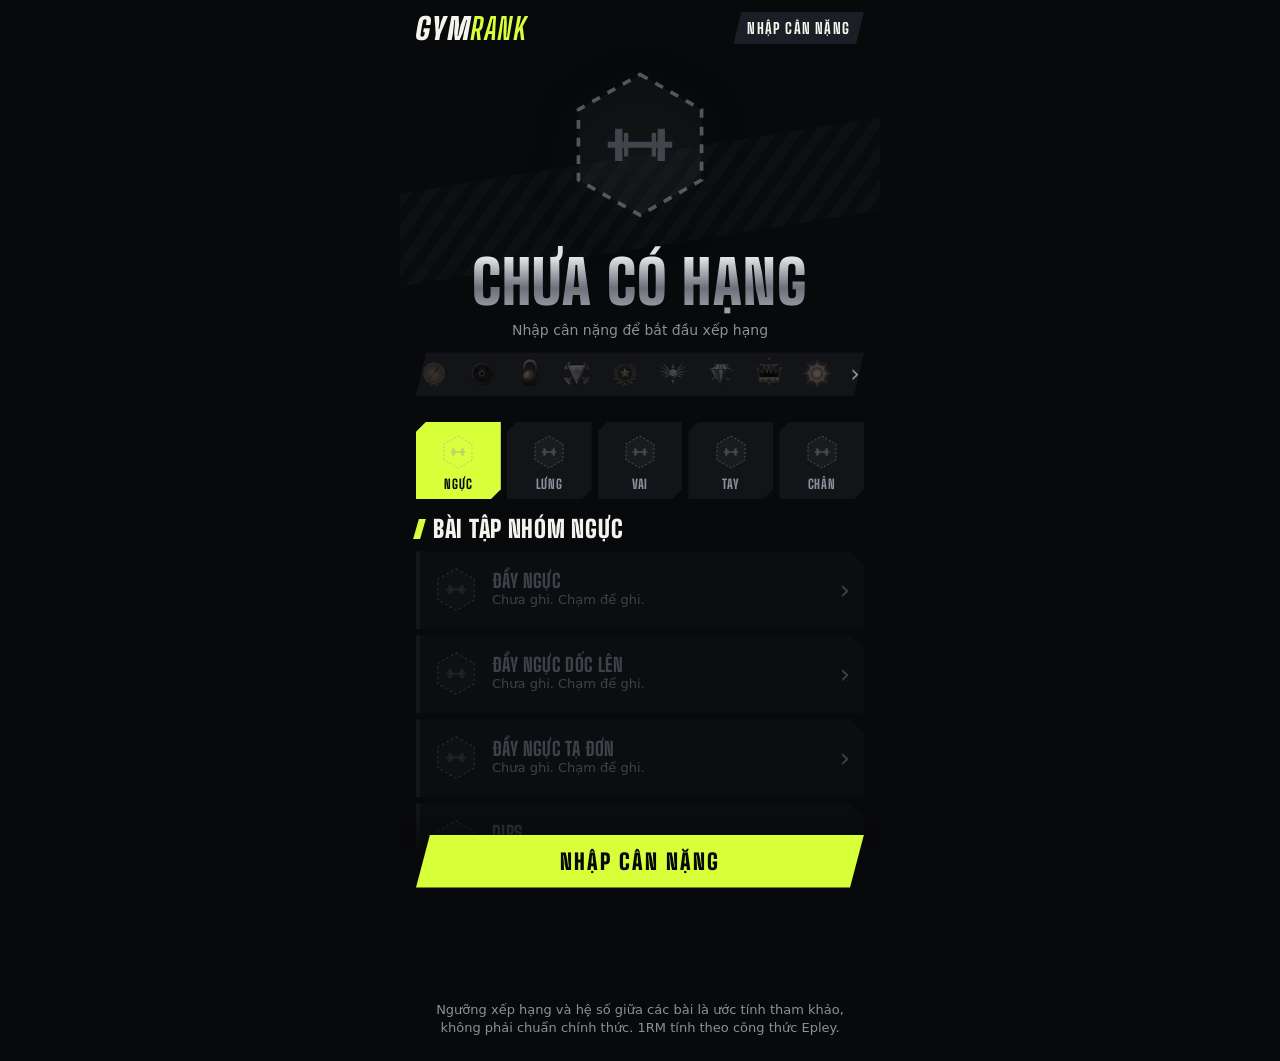
==== commit d419b8ec: "GymRank: thiết kế thể thao, thước trượt kg/rep, 9 huy hiệu riêng - Ngôn ngữ thiết kế mới: nền đen, m" ====
--- a/gymrank/index.html
+++ b/gymrank/index.html
@@ -7,181 +7,264 @@
   <meta name="mobile-web-app-capable" content="yes" />
   <meta name="apple-mobile-web-app-status-bar-style" content="black-translucent" />
   <meta name="apple-mobile-web-app-title" content="GymRank" />
-  <meta name="theme-color" content="#101318" />
+  <meta name="theme-color" content="#08090b" />
   <title>GymRank</title>
   <link rel="apple-touch-icon" href="icon.png" />
   <link rel="preconnect" href="https://fonts.googleapis.com" />
   <link rel="preconnect" href="https://fonts.gstatic.com" crossorigin />
-  <link rel="stylesheet" href="https://fonts.googleapis.com/css2?family=Big+Shoulders+Display:wght@700;800&display=swap" />
+  <link rel="stylesheet" href="https://fonts.googleapis.com/css2?family=Big+Shoulders+Display:wght@700;800;900&display=swap" />
   <style>
-    /* Một trang: huy hiệu hạng tổng đứng dưới ánh đèn → 5 nhóm cơ (vừa là rank nhóm, vừa là bộ lọc) → bài của nhóm đang chọn. Nút ghi mức tạ dính đáy màn hình. */
+    /* Phong cách poster phòng gym: nền đen, chữ trắng in đậm cỡ rất lớn, một màu nhấn vàng chanh, khối cắt chéo.
+       Màu rank (--c) chỉ dùng cho huy hiệu, tên rank và thanh tiến độ để rank nổi trên nền đen trắng. */
     @property --c { syntax:'<color>'; inherits:true; initial-value:#3a414d; }
-    :root { --bg:#0b0c0f; --panel:#15181e; --line:#272c36; --text:#f1efe9; --muted:#8c929e; --c:#3a414d;
-      --display:'Big Shoulders Display', system-ui, sans-serif; color-scheme:dark; transition:--c .6s; }
+    :root { --bg:#08090b; --panel:#121418; --panel2:#1b1e24; --line:#262a32; --text:#f5f3ee; --muted:#8a909b; --acc:#d7ff3a; --ink:#08090b; --c:#3a414d;
+      --display:'Big Shoulders Display', system-ui, sans-serif; --cut:12px; --ease:cubic-bezier(.2,.9,.3,1); --pop:cubic-bezier(.3,1.5,.5,1);
+      color-scheme:dark; transition:--c .6s; }
     :root { padding-top:env(safe-area-inset-top,0px); padding-bottom:env(safe-area-inset-bottom,0px); background:var(--bg); }
     * { box-sizing:border-box; }
-    /* --c ở gốc trang là màu hạng tổng: nhuộm quầng sáng đầu trang */
-    body { margin:0; color:var(--text); font:16px/1.4 system-ui,-apple-system,sans-serif; -webkit-tap-highlight-color:transparent;
-      background:radial-gradient(130% 470px at 50% -30px,color-mix(in srgb,var(--c) 34%,transparent),transparent 72%) no-repeat var(--bg); }
-    main { max-width:480px; margin:auto; padding-block:14px 24px;
+    body { margin:0; color:var(--text); font:16px/1.4 system-ui,-apple-system,sans-serif; -webkit-tap-highlight-color:transparent; background:var(--bg); }
+    main { max-width:480px; margin:auto; padding-block:12px 24px; overflow-x:clip;
       padding-left:max(16px,env(safe-area-inset-left,0px)); padding-right:max(16px,env(safe-area-inset-right,0px)); }
-    header { position:relative; z-index:1; display:flex; align-items:center; gap:10px; }
-    h1 { margin:0; flex:1; font:800 32px/1 var(--display); letter-spacing:.02em; }
-    h3 { margin:0 0 10px; font:700 22px/1 var(--display); letter-spacing:.02em; }
+    /* Mở app: các khối vào lần lượt */
+    main > * { animation:rise .55s calc(var(--i,0) * 80ms) var(--ease) backwards; }
+    header { display:flex; align-items:center; gap:10px; }
+    h1 { margin:0; flex:1; font:900 30px/1 var(--display); letter-spacing:.05em; transform:skewX(-10deg); }
+    h1 b { color:var(--acc); }
+    h3 { display:flex; align-items:center; gap:10px; margin:0 0 10px; font:900 24px/1 var(--display); letter-spacing:.03em; text-transform:uppercase; }
+    h3::before { content:""; flex:none; width:7px; height:20px; background:var(--acc); transform:skewX(-16deg); }
     small { display:block; color:var(--muted); font-size:13px; }
-    button { font:inherit; color:inherit; border:0; cursor:pointer; }
-    :focus-visible { outline:2px solid var(--text); outline-offset:2px; }
-    .panel { background:var(--panel); border:1px solid var(--line); border-radius:20px; padding:16px; margin-bottom:14px; }
+    button { font:inherit; color:inherit; border:0; cursor:pointer; transition:transform .35s var(--pop), opacity .2s, background .2s; }
+    button:active:not(:disabled) { transform:scale(.94); transition-duration:.06s; }
+    :focus-visible { outline:2px solid var(--acc); outline-offset:2px; }
     .flex { display:flex; gap:14px; align-items:center; }
     .grow { flex:1; min-width:0; }
-    #me { background:#ffffff0d; border:1px solid #ffffff24; border-radius:999px; padding:7px 14px; font-size:14px; }
+    #me { padding:9px 14px 8px; background:var(--panel2); font:800 15px/1 var(--display); letter-spacing:.08em; text-transform:uppercase;
+      clip-path:polygon(8px 0,100% 0,calc(100% - 8px) 100%,0 100%); }
 
     .emblem { display:block; flex:none; overflow:visible; }
-    .glint { display:none; fill:#fff; opacity:.4; }
+    /* Chuyển động riêng của từng huy hiệu, chỉ chạy ở huy hiệu lớn. Ở cỡ nhỏ các lớp lóe sáng ẩn đi. */
+    .e-edge, .e-tw, .e-fac { opacity:0; }
+    .e-tw, .e-pulse { transform-box:fill-box; transform-origin:center; }
+    :is(.trophy,.medal) .emblem {
+      .e-sweep { animation:e-sweep 3.6s ease-in-out infinite; }
+      .e-flick { animation:e-flick 2.4s ease-in-out infinite; }
+      .e-edge { opacity:1; animation:e-edge 2.6s linear infinite; }
+      .e-tw { animation:e-tw 2.2s var(--d) ease-in-out infinite; }
+      .e-flap { animation:e-flap 2.8s ease-in-out infinite; }
+      .e-fac { animation:e-fac 3s var(--d) ease-in-out infinite; }
+      .e-run { animation:e-run 2.2s cubic-bezier(.5,0,.5,1) infinite; }
+      .e-spin { animation:spin 22s linear infinite; }
+      .e-flk { animation:e-flk .5s ease-in-out infinite alternate; }
+      .e-pulse { animation:e-flk 1.2s ease-in-out infinite alternate; }
+    }
+    @keyframes e-sweep { 0%,50% { transform:translateX(0); } 100% { transform:translateX(200px); } }
+    @keyframes e-flick { 50% { opacity:.95; } }
+    @keyframes e-edge { to { stroke-dashoffset:-300; } }
+    @keyframes e-tw { 0%,100% { opacity:0; transform:scale(.2); } 18% { opacity:1; transform:scale(1); } 40% { opacity:0; transform:scale(.2); } }
+    @keyframes e-flap { 50% { transform:rotate(-7deg); } }
+    @keyframes e-fac { 0%,100% { opacity:0; } 15% { opacity:.6; } 35% { opacity:0; } }
+    @keyframes e-run { from { transform:translateY(0); } to { transform:translateY(150px); } }
+    @keyframes e-flk { to { transform:scale(1.12); } }
+
     /* Tên rank: chữ ánh kim theo màu rank. Đệm trên dưới để dấu tiếng Việt không bị cắt khỏi nền chữ. */
-    .tier-name { margin:0; padding:.14em 0 .06em; font:800 40px/1 var(--display); letter-spacing:.03em; text-transform:uppercase; text-wrap:balance; color:transparent;
-      background:linear-gradient(180deg,color-mix(in srgb,var(--c),#fff 80%) 22%,color-mix(in srgb,var(--c),#fff 20%) 66%,color-mix(in srgb,var(--c),#fff 48%));
+    .tier-name { margin:0; padding:.14em 0 .04em; font:900 44px/1 var(--display); letter-spacing:.02em; text-transform:uppercase; text-wrap:balance; color:transparent;
+      background:linear-gradient(180deg,color-mix(in srgb,var(--c),#fff 85%) 20%,color-mix(in srgb,var(--c),#fff 25%) 62%,color-mix(in srgb,var(--c),#fff 55%));
       -webkit-background-clip:text; background-clip:text; }
-    .tier { font:800 16px/1 var(--display); letter-spacing:.04em; text-transform:uppercase; color:color-mix(in srgb,var(--c),#fff 25%); white-space:nowrap; }
+    .tier { font:800 16px/1 var(--display); letter-spacing:.06em; text-transform:uppercase; color:color-mix(in srgb,var(--c),#fff 30%); white-space:nowrap; }
     .sub { margin:6px 0 0; color:var(--muted); font-size:14px; }
 
-    .bar { position:relative; height:8px; border-radius:99px; background:var(--line); overflow:hidden; margin:8px 0 5px; }
-    .bar i { display:block; height:100%; border-radius:inherit; transition:width .5s;
-      background:linear-gradient(90deg,color-mix(in srgb,var(--c),#000 25%),color-mix(in srgb,var(--c),#fff 30%)); }
-    /* seg: thanh chia 3 khúc ứng với 3 bậc phụ */
+    /* Thanh tiến độ nghiêng, chia 3 khúc ứng với 3 bậc phụ */
+    .bar { position:relative; height:9px; margin:8px 4px 6px; background:var(--line); transform:skewX(-24deg); overflow:hidden; }
+    .bar i { display:block; height:100%; transition:width .6s var(--ease);
+      background:linear-gradient(90deg,color-mix(in srgb,var(--c),#000 20%),color-mix(in srgb,var(--c),#fff 35%)); box-shadow:0 0 12px var(--c); }
     .bar.seg::after { content:""; position:absolute; inset:0;
-      background:linear-gradient(90deg,transparent calc(100%/3 - 1.5px),var(--bg) 0 calc(100%/3 + 1.5px),transparent 0 calc(200%/3 - 1.5px),var(--bg) 0 calc(200%/3 + 1.5px),transparent 0); }
-
-    /* Hạng tổng: huy hiệu đứng giữa, tia sáng xoay chậm phía sau */
-    .hero { position:relative; text-align:center; margin-bottom:16px; }
-    .trophy { position:relative; display:grid; place-items:center; height:min(188px,30dvh); }
+      background:linear-gradient(90deg,transparent calc(100%/3 - 2px),var(--bg) 0 calc(100%/3 + 2px),transparent 0 calc(200%/3 - 2px),var(--bg) 0 calc(200%/3 + 2px),transparent 0); }
+
+    /* Hạng tổng kiểu poster: tên rank khổng lồ viền rỗng phía sau, dải sọc chéo màu rank, huy hiệu ở giữa, phần trăm tiến độ là số lớn */
+    .hero { position:relative; isolation:isolate; margin:4px -16px 14px; padding:0 16px 12px; text-align:center; overflow:hidden; }
+    .hero::before { content:""; position:absolute; z-index:-2; left:-20%; right:-20%; top:30%; height:92px; rotate:-9deg; opacity:.5;
+      background:repeating-linear-gradient(-45deg,color-mix(in srgb,var(--c) 75%,transparent) 0 10px,color-mix(in srgb,var(--c) 22%,transparent) 10px 20px); }
+    .hero.none::before { opacity:.15; }
+    .ghost { position:absolute; z-index:-1; left:-8px; right:-8px; top:8px; margin:0; font:900 var(--gs,120px)/.8 var(--display); text-transform:uppercase; letter-spacing:-.01em;
+      color:transparent; -webkit-text-stroke:1.5px color-mix(in srgb,var(--c) 55%,transparent); pointer-events:none; }
+    .trophy { position:relative; display:grid; place-items:center; height:min(196px,30dvh); }
     /* Khung .rays đứng yên và cắt phần tràn, chỉ lớp ::before bên trong xoay: hình vuông đang xoay không làm trang tràn ngang. */
-    .rays { --r:170px; position:absolute; inset:-90px 0; overflow:hidden; pointer-events:none; opacity:.6;
+    .rays { --r:170px; position:absolute; inset:-90px 0; overflow:hidden; pointer-events:none; opacity:.55;
       -webkit-mask:radial-gradient(circle var(--r),#000 18%,transparent); mask:radial-gradient(circle var(--r),#000 18%,transparent); }
     .rays::before { content:""; position:absolute; left:50%; top:50%; width:calc(var(--r) * 2); aspect-ratio:1; translate:-50% -50%; animation:spin 40s linear infinite;
-      background:repeating-conic-gradient(color-mix(in srgb,var(--c) 38%,transparent) 0 8deg,transparent 8deg 30deg); }
-    .trophy .emblem { position:relative; width:min(172px,27dvh); filter:drop-shadow(0 14px 22px color-mix(in srgb,var(--c) 55%,transparent)); animation:float 5s ease-in-out infinite; }
-    .trophy .glint, .landed .glint { display:block; animation:glint 4.6s ease-in-out infinite; }
+      background:repeating-conic-gradient(color-mix(in srgb,var(--c) 40%,transparent) 0 7deg,transparent 7deg 22deg); }
+    .trophy .emblem { position:relative; width:min(176px,27dvh); filter:drop-shadow(0 14px 24px color-mix(in srgb,var(--c) 55%,transparent)); animation:float 5s ease-in-out infinite; }
+    .boot .trophy .emblem { animation:drop .8s .25s var(--pop) backwards, float 5s 1.1s ease-in-out infinite; }
     .hero.none .rays { display:none; }
-    .hero .tier-name { font-size:56px; }
-    .hero .bar { max-width:270px; margin:10px auto 5px; }
-    .ladder { display:flex; justify-content:space-between; align-items:center; width:100%; margin-top:8px; padding:2px; background:none; color:var(--muted); font-size:24px; line-height:1; }
-    .ladder .emblem { width:30px; filter:brightness(.32) saturate(.3); }
-    .ladder .done { filter:none; opacity:.75; }
-    .ladder .now { width:40px; filter:drop-shadow(0 0 8px color-mix(in srgb,var(--c) 70%,transparent)); }
+    .hero .tier-name { font-size:min(60px,15vw); }
+    .prog { display:flex; align-items:center; gap:12px; max-width:340px; margin:6px auto 0; text-align:left; }
+    .pct { flex:none; font:900 52px/.85 var(--display); font-variant-numeric:tabular-nums; }
+    .pct small { display:inline; margin-left:1px; font:800 22px/1 var(--display); color:var(--muted); }
+    .prog .bar { margin:6px 4px 4px; }
+    .ladder { display:flex; justify-content:space-between; align-items:center; width:100%; margin-top:12px; padding:6px 4px; background:var(--panel); color:var(--muted); font-size:24px; line-height:1;
+      clip-path:polygon(10px 0,100% 0,calc(100% - 10px) 100%,0 100%); }
+    .ladder .emblem { width:28px; filter:brightness(.3) saturate(.2); }
+    .ladder .done { filter:none; opacity:.7; }
+    .ladder .now { width:40px; filter:drop-shadow(0 0 8px color-mix(in srgb,var(--c) 75%,transparent)); }
     @keyframes spin { to { transform:rotate(1turn); } }
-    @keyframes float { 50% { transform:translateY(-5px); } }
-    @keyframes glint { 0%,62% { transform:translateX(0); } 100% { transform:translateX(190px); } }
-
-    /* 5 nhóm cơ */
-    .groups { display:grid; grid-template-columns:repeat(5,1fr); gap:8px; margin-bottom:14px; }
-    .groups label { position:relative; display:flex; flex-direction:column; align-items:center; gap:2px; padding:8px 2px 7px;
-      background:#ffffff08; border:1px solid var(--line); border-radius:14px; color:var(--muted); font-size:13px; }
-    .groups .emblem { width:44px; }
-    .groups label:has(input:checked) { color:var(--text); font-weight:600; border-color:color-mix(in srgb,var(--c),#fff 25%);
-      background:linear-gradient(180deg,color-mix(in srgb,var(--c) 30%,var(--panel)),var(--panel)); box-shadow:0 6px 18px color-mix(in srgb,var(--c) 24%,transparent); }
-
+    @keyframes float { 50% { transform:translateY(-6px); } }
+    @keyframes drop { from { transform:translateY(-60px) scale(1.6); opacity:0; } 60% { opacity:1; } }
+    @keyframes rise { from { transform:translateY(22px); opacity:0; } }
+
+    /* 5 nhóm cơ: ô cắt góc, ô đang chọn tô đặc màu nhấn */
+    .groups { display:grid; grid-template-columns:repeat(5,1fr); gap:6px; margin-bottom:18px; }
+    .groups label { position:relative; display:flex; flex-direction:column; align-items:center; gap:4px; padding:8px 2px 8px; background:var(--panel); color:var(--muted);
+      font:800 13px/1 var(--display); letter-spacing:.06em; text-transform:uppercase; cursor:pointer;
+      clip-path:polygon(10px 0,100% 0,100% calc(100% - 10px),calc(100% - 10px) 100%,0 100%,0 10px); transition:background .2s, color .2s, transform .35s var(--pop); }
+    .groups label:active { transform:scale(.93); transition-duration:.06s; }
+    .groups .emblem { width:40px; }
+    .groups label:has(input:checked) { background:var(--acc); color:var(--ink); }
     .groups input, fieldset input { position:absolute; opacity:0; pointer-events:none; }
-    label:has(input[type=radio]:focus-visible) { outline:2px solid var(--text); outline-offset:2px; }
+    /* Ô cắt góc thì viền focus bị cắt mất, nên vẽ viền vào trong */
+    label:has(input[type=radio]:focus-visible) { box-shadow:inset 0 0 0 2px var(--text); }
     label { display:block; font-size:13px; color:var(--muted); }
-    input[type=number] { width:100%; margin-top:4px; padding:12px; font:inherit; font-size:16px; color:var(--text);
-      background:var(--bg); border:1px solid var(--line); border-radius:12px; }
-    .primary { width:100%; padding:15px 14px 14px; border-radius:14px; background:var(--text); color:var(--bg);
-      font:800 21px/1 var(--display); letter-spacing:.06em; text-transform:uppercase; }
-    .primary:disabled { opacity:.3; }
-    .ghost { width:100%; margin-top:12px; padding:12px; border-radius:14px; background:none; border:1px solid var(--line); }
-    /* Nút ghi mức tạ dính đáy màn hình, để phần đầu trang dành cho huy hiệu. Dải nền mờ dần phía sau để nội dung trôi qua không đè chữ lên nút. */
-    .cta { position:sticky; bottom:0; z-index:2; margin-inline:-16px; padding:28px 16px calc(12px + env(safe-area-inset-bottom,0px));
-      background:linear-gradient(transparent,var(--bg) 60%); pointer-events:none; }
-    .cta .primary { pointer-events:auto; box-shadow:0 10px 26px #000c; }
+    input[type=number] { width:100%; margin-top:4px; padding:12px; font:inherit; font-size:16px; color:var(--text); background:var(--bg); border:1px solid var(--line); }
+    .primary { width:100%; padding:16px 18px 15px; background:var(--acc); color:var(--ink); font:900 22px/1 var(--display); letter-spacing:.09em; text-transform:uppercase;
+      clip-path:polygon(14px 0,100% 0,calc(100% - 14px) 100%,0 100%); }
+    .primary:disabled { opacity:.22; cursor:default; }
+    .ghost-btn { width:100%; margin-top:12px; padding:14px 12px 13px; background:var(--panel2); font:800 18px/1 var(--display); letter-spacing:.08em; text-transform:uppercase;
+      clip-path:polygon(12px 0,100% 0,calc(100% - 12px) 100%,0 100%); }
+    /* Nút ghi mức tạ dính đáy màn hình. Dải nền mờ dần phía sau để nội dung trôi qua không đè chữ lên nút. */
+    .cta { position:sticky; bottom:0; z-index:2; margin-inline:-16px; padding:30px 16px calc(12px + env(safe-area-inset-bottom,0px));
+      background:linear-gradient(transparent,var(--bg) 55%); pointer-events:none; }
+    .cta .primary { pointer-events:auto; }
 
     /* Danh sách dạng dòng: bài tập, lịch sử, bảng rank */
     ul { list-style:none; margin:0; padding:0; }
     li { display:flex; gap:12px; align-items:center; padding:12px 0; }
     li + li { border-top:1px solid var(--line); }
     li > .emblem { width:56px; }
-    li .head { display:flex; justify-content:space-between; align-items:baseline; gap:8px; }
-    #list li { cursor:pointer; }
-    li.empty b { color:var(--muted); font-weight:500; }
-    .more { flex:none; width:36px; height:44px; background:none; color:var(--muted); font-size:26px; line-height:1; }
+    /* Dòng bài: vạch màu rank bên trái, tên bài chữ đậm, 1RM là số lớn bên phải. Bài chưa ghi mờ hẳn. */
+    #list li { position:relative; gap:10px; margin-bottom:6px; padding:10px 4px 10px 14px; border:0; background:var(--panel); cursor:pointer;
+      clip-path:polygon(0 0,calc(100% - 14px) 0,100% 14px,100% 100%,0 100%); }
+    #list li::before { content:""; position:absolute; left:0; top:0; bottom:0; width:4px; background:var(--c,#3a414d); }
+    #list li > .emblem { width:52px; }
+    .n { display:block; font:800 19px/1.05 var(--display); letter-spacing:.02em; text-transform:uppercase; }
+    #list .tier { font-size:14px; }
+    #list .bar { margin:6px 2px 5px; height:7px; }
+    .orm { flex:none; text-align:right; }
+    .orm b { display:block; font:900 34px/.9 var(--display); font-variant-numeric:tabular-nums; }
+    .orm small { font:800 11px/1.2 var(--display); letter-spacing:.12em; }
+    #list li.empty { opacity:.42; }
+    #list li.empty .n { color:var(--muted); }
+    #list li.empty::before { background:var(--line); }
+    .more { flex:none; width:30px; height:44px; background:none; color:var(--muted); font-size:26px; line-height:1; }
     .del { flex:none; background:none; color:var(--muted); padding:8px; font-size:14px; }
-    .tiers li { padding:8px 10px; border-radius:12px; border-top:0; }
+    .tiers li { padding:8px 10px; border-top:0; }
     .tiers .emblem { width:46px; }
-    .tiers .mine { background:color-mix(in srgb,var(--c) 16%,transparent); outline:1px solid color-mix(in srgb,var(--c) 50%,transparent); }
+    .tiers .mine { background:color-mix(in srgb,var(--c) 18%,transparent); box-shadow:inset 4px 0 var(--c); }
     .tiers .tier { font-size:20px; }
 
-    dialog { width:min(92vw,420px); background:var(--panel); color:var(--text); border:1px solid var(--line); border-radius:22px; padding:20px; }
-    dialog::backdrop { background:#000b; }
-    dialog h2 { margin:0; font:800 30px/1.1 var(--display); text-wrap:balance; }
-    dialog h3 { margin:20px 0 6px; }
+    /* Hộp thoại: khối cắt hai góc chéo, vạch màu nhấn trên đầu */
+    dialog { width:min(92vw,420px); background:var(--panel); color:var(--text); border:0; border-top:4px solid var(--acc); padding:22px 20px 20px;
+      clip-path:polygon(0 0,calc(100% - 22px) 0,100% 22px,100% 100%,22px 100%,0 calc(100% - 22px)); }
+    dialog[open] { animation:pop .32s var(--ease); }
+    dialog::backdrop { background:#000c; }
+    @keyframes pop { from { transform:translateY(24px) scale(.96); opacity:0; } }
+    dialog h2 { margin:0; font:900 34px/1 var(--display); letter-spacing:.02em; text-transform:uppercase; text-wrap:balance; }
+    dialog h3 { margin:22px 0 8px; font-size:20px; }
     dialog .primary { margin-top:16px; }
     fieldset { border:0; padding:0; margin:14px 0; display:flex; gap:10px; }
-    fieldset label { position:relative; flex:1; text-align:center; padding:11px; border:1px solid var(--line); border-radius:12px; color:var(--text); font-size:16px; }
-    fieldset label:has(input:checked) { border-color:var(--text); background:#ffffff14; }
+    fieldset label { position:relative; flex:1; text-align:center; padding:12px; background:var(--panel2); color:var(--text); font:800 18px/1 var(--display); letter-spacing:.08em; text-transform:uppercase; cursor:pointer;
+      clip-path:polygon(10px 0,100% 0,calc(100% - 10px) 100%,0 100%); }
+    fieldset label:has(input:checked) { background:var(--acc); color:var(--ink); }
     #tiers small { margin:6px 0 10px; }
 
     /* Chi tiết bài: biểu đồ 1RM theo thời gian */
-    #detail .top .emblem { width:72px; }
+    #detail .top .emblem { width:76px; }
     .chart { display:block; width:100%; height:auto; font-variant-numeric:tabular-nums; }
     .chart text { fill:var(--muted); font-size:10px; }
     .chart .grid { stroke:var(--line); stroke-width:1; }
-    .chart .goal { stroke:var(--muted); stroke-width:1; }
+    .chart .goal { stroke:var(--muted); stroke-width:1; stroke-dasharray:4 4; }
     .chart .lbl { paint-order:stroke; stroke:var(--panel); stroke-width:5px; stroke-linejoin:round; }
     .chart .hit { fill:transparent; cursor:pointer; }
     #read { min-height:2.8em; }
 
-    /* Bảng nhập 3 bước, trượt lên từ đáy: 1 chỉ có kg, 2 chỉ có rep, 3 là rank */
-    .sheet { width:100%; max-width:480px; max-height:94dvh; margin:auto auto 0; border-bottom:0; border-radius:24px 24px 0 0;
-      padding:18px max(18px,env(safe-area-inset-right,0px)) calc(18px + env(safe-area-inset-bottom,0px)) max(18px,env(safe-area-inset-left,0px));
-      border-color:color-mix(in srgb,var(--c) 45%,var(--line)); }
-    .sheet[open] { animation:sheet .28s cubic-bezier(.2,.9,.3,1); }
-    @keyframes sheet { from { transform:translateY(100%); } }
+    /* Bảng nhập 3 bước, bung lên từ đáy với cạnh trên vát chéo: 1 chỉ có kg, 2 chỉ có rep, 3 là rank */
+    .sheet { width:100%; max-width:480px; max-height:94dvh; margin:auto auto 0; border-top:0; padding:30px max(18px,env(safe-area-inset-right,0px)) calc(18px + env(safe-area-inset-bottom,0px)) max(18px,env(safe-area-inset-left,0px));
+      clip-path:polygon(0 16px,100% 0,100% 100%,0 100%); overflow-x:hidden;
+      background:linear-gradient(170deg,transparent 0 14px,var(--acc) 14px 18px,transparent 18px) no-repeat,var(--panel); }
+    .sheet[open] { animation:sheet .5s var(--ease); }
+    @keyframes sheet { from { transform:translateY(100%); } 65% { transform:translateY(-3%); } }
     /* Gõ số trên điện thoại: đưa bảng lên đầu màn hình để bàn phím không che. Giữ nguyên chỗ cho tới khi đổi bước,
        vì nếu bảng nhảy về đáy ngay lúc ô số mất focus thì cú chạm vào nút Tiếp sẽ trượt. */
-    .sheet.typing { margin:12px auto auto; border-bottom:1px solid var(--line); border-radius:24px; }
-    .stephead { display:flex; align-items:center; gap:10px; margin-bottom:16px; }
+    .sheet.typing { margin:12px auto auto; clip-path:none; }
+    .stephead { display:flex; align-items:center; gap:10px; margin-bottom:6px; }
     .stephead h2, .stephead .link { flex:1; min-width:0; }
-    .stephead small { white-space:nowrap; }
-    .x { flex:none; width:36px; height:36px; background:none; color:var(--muted); font-size:17px; }
-    .link { background:none; padding:8px 0; color:var(--muted); font-size:15px; text-align:left; }
-    .sheet label { text-align:center; font-size:15px; }
-    .big { display:flex; align-items:center; gap:8px; margin:4px 0 14px; }
-    .big button { flex:none; width:64px; height:64px; border-radius:50%; background:var(--bg); border:1px solid var(--line); font-size:30px; line-height:1; }
-    .big input[type=number] { flex:1; min-width:0; margin:0; padding:0; border:0; border-radius:0; background:none; text-align:center;
-      font:800 92px/1.05 var(--display); font-variant-numeric:tabular-nums; appearance:textfield; -moz-appearance:textfield; }
-    .big input::-webkit-inner-spin-button { appearance:none; }
-    .big input:focus-visible { outline:none; box-shadow:0 2px 0 var(--muted); }
-    .quick { display:flex; flex-wrap:wrap; justify-content:center; gap:6px; margin-bottom:12px; }
-    .quick button { min-width:50px; padding:10px 8px; border-radius:999px; background:var(--bg); border:1px solid var(--line); font-size:16px; font-variant-numeric:tabular-nums; }
-    .hint { min-height:1.4em; text-align:center; }
+    .stephead small { white-space:nowrap; font:800 14px/1 var(--display); letter-spacing:.12em; }
+    .x { flex:none; width:40px; height:40px; background:none; color:var(--muted); font-size:18px; }
+    .link { background:none; padding:8px 0; color:var(--text); font:800 22px/1 var(--display); letter-spacing:.04em; text-transform:uppercase; text-align:left; }
+    .link span { color:var(--acc); }
+    .cap { margin-top:6px; text-align:center; font:800 15px/1 var(--display); letter-spacing:.14em; text-transform:uppercase; color:var(--muted); }
+    /* Số lớn ở giữa, − / + hai bên; chạm vào số để gõ số lẻ */
+    .readout { display:flex; align-items:center; gap:6px; margin:0 0 2px; }
+    .readout button { flex:none; width:54px; height:54px; background:var(--panel2); font-size:28px; line-height:1;
+      clip-path:polygon(10px 0,100% 0,calc(100% - 10px) 100%,0 100%); }
+    .readout input[type=number] { flex:1; min-width:0; margin:0; padding:0; border:0; background:none; text-align:center; color:var(--text);
+      font:900 min(108px,26vw)/1 var(--display); font-variant-numeric:tabular-nums; appearance:textfield; -moz-appearance:textfield; }
+    .readout input::-webkit-inner-spin-button { appearance:none; }
+    .readout input:focus-visible { outline:none; box-shadow:0 3px 0 var(--acc); }
+    /* Thước trượt: dải vạch cuộn ngang có điểm dừng ở từng vạch (scroll-snap), kim màu nhấn cố định ở giữa */
+    .ruler { position:relative; margin:4px -18px 8px; }
+    .ruler::before { content:""; position:absolute; z-index:1; left:50%; top:0; width:4px; height:50px; translate:-50% 0; background:var(--acc); pointer-events:none; box-shadow:0 0 14px var(--acc); }
+    .ruler::after { content:""; position:absolute; z-index:1; left:50%; top:-2px; width:16px; height:10px; translate:-50% 0; background:var(--acc); clip-path:polygon(0 0,100% 0,50% 100%); pointer-events:none; }
+    .track { display:flex; height:82px; overflow-x:auto; overscroll-behavior-x:contain; scroll-snap-type:x mandatory; scrollbar-width:none; touch-action:pan-x;
+      padding-inline:calc(50% - var(--w) / 2);
+      -webkit-mask:linear-gradient(90deg,transparent,#000 24%,#000 76%,transparent); mask:linear-gradient(90deg,transparent,#000 24%,#000 76%,transparent); }
+    .track::-webkit-scrollbar { display:none; }
+    .track:focus-visible { outline:none; background:#ffffff08; }
+    .track i { position:relative; flex:none; width:var(--w); scroll-snap-align:center; }
+    .track i::before { content:""; position:absolute; left:50%; top:6px; width:2px; height:14px; translate:-50% 0; background:#5f6570; }
+    .track i.m::before { height:24px; background:#a0a6b0; }
+    .track i.L::before { width:3px; height:38px; background:var(--text); }
+    .track i[data-l]::after { content:attr(data-l); position:absolute; left:50%; top:52px; translate:-50% 0; font:800 15px/1 var(--display); color:var(--muted); white-space:nowrap; }
+    .hint { min-height:1.4em; margin-bottom:10px; text-align:center; }
     .sr { position:absolute; width:1px; height:1px; overflow:hidden; clip-path:inset(50%); }
 
-    /* Bước 3 chiếm cả màn hình: huy hiệu lật qua từng rank từ Gỗ, nín một nhịp, rồi huy hiệu thật rơi xuống kèm lóe sáng, rung và tia lửa.
-       Đây là khoảnh khắc chuyển động chính của app. Mọi phần tử "hiện ra" đều có trạng thái nghỉ là trạng thái cuối, nên tắt chuyển động vẫn đủ nội dung. */
-    .sheet.show { height:100dvh; max-height:none; border:0; border-radius:0; overflow:hidden auto; transition:--c .25s; animation:take .4s cubic-bezier(.2,.9,.3,1);
+    /* Bước 3 chiếm cả màn hình: tên bài và mức tạ hiện chữ lớn, rồi từng rank quét chéo qua màn hình (nhanh dần), khựng một nhịp,
+       huy hiệu rơi xuống kèm vệt chém, sóng xung kích, lóe sáng, rung và hiệu ứng riêng của rank đó.
+       Mọi phần tử "hiện ra" đều có trạng thái nghỉ là trạng thái cuối, nên tắt chuyển động vẫn đủ nội dung. */
+    .sheet.show { height:100dvh; max-height:none; clip-path:none; overflow:hidden auto; transition:--c .25s; animation:take .4s var(--ease);
       padding-top:calc(12px + env(safe-area-inset-top,0px));
-      background:radial-gradient(125% 58% at 50% 31%,color-mix(in srgb,var(--c) 42%,transparent),transparent 70%) #06070a; }
-    @keyframes take { from { clip-path:inset(45% 0 0 0 round 24px 24px 0 0); } to { clip-path:inset(0); } }
+      background:radial-gradient(125% 55% at 50% 30%,color-mix(in srgb,var(--c) 45%,transparent),transparent 70%),
+        repeating-linear-gradient(-45deg,#ffffff06 0 14px,transparent 14px 28px),#050506; }
+    @keyframes take { from { clip-path:inset(45% 0 0 0); } to { clip-path:inset(0); } }
     #fx { position:absolute; inset:0; width:100%; height:100%; pointer-events:none; }
     #result:not([hidden]) { position:relative; display:flex; flex-direction:column; height:100%; text-align:center; }
-    .dots { display:flex; justify-content:center; gap:8px; margin:6px 0 0; }
-    .dots i { width:9px; height:9px; border-radius:50%; background:#ffffff26; transition:scale .2s; }
+    #result > :not(.flash,.intro) { position:relative; z-index:1; }
+    .dots { display:flex; gap:5px; margin:6px 4px 0; }
+    .dots i { flex:1; height:6px; background:#ffffff1c; transform:skewX(-24deg); transition:scale .2s, background .15s; }
     .dots i.on { background:var(--dc); box-shadow:0 0 10px var(--dc); }
-    .dots i.at { scale:1.55; }
+    .dots i.at { scale:1 2; }
+    /* Tên bài + mức tạ, chữ lớn, hiện đầu tiên */
+    .intro { position:absolute; inset:0; z-index:3; display:grid; place-content:center; gap:6px; padding:0 8px; opacity:0; pointer-events:none; }
+    .intro span { font:800 22px/1 var(--display); letter-spacing:.14em; text-transform:uppercase; color:var(--acc); }
+    .intro b { font:900 min(20vw,104px)/.9 var(--display); text-transform:uppercase; text-wrap:balance; }
+    /* Tấm màu rank quét chéo cả màn hình mỗi nấc leo, kèm tên rank khổng lồ */
+    .flash { position:absolute; z-index:0; inset:-6% -45%; display:grid; place-items:center; opacity:0; pointer-events:none; overflow:hidden;
+      background:repeating-linear-gradient(-45deg,var(--fc) 0 22px,color-mix(in srgb,var(--fc),#000 22%) 22px 44px); }
+    .flash b { font:900 min(34vw,180px)/.8 var(--display); text-transform:uppercase; white-space:nowrap; color:#0006; transform:skewX(14deg); }
     .stage { position:relative; flex:1 0 auto; display:grid; place-items:center; }
-    .stage .rays { --r:280px; inset:-240px -18px; opacity:0; scale:.35; transition:opacity .5s .26s, scale .8s .26s cubic-bezier(.2,.9,.3,1); }
+    .stage .rays { --r:280px; inset:-240px -18px; opacity:0; scale:.35; transition:opacity .5s .26s, scale .8s .26s var(--ease); }
     .ring { position:absolute; left:50%; top:50%; width:150px; aspect-ratio:1; translate:-50% -50%; border-radius:50%; pointer-events:none; opacity:0;
       border:3px solid color-mix(in srgb,var(--c),#fff 45%); }
+    .slash { position:absolute; left:-40%; right:-40%; top:50%; height:22px; margin-top:-11px; rotate:-26deg; opacity:0; pointer-events:none;
+      background:linear-gradient(90deg,transparent,color-mix(in srgb,var(--c),#fff 30%) 30%,#fff 50%,color-mix(in srgb,var(--c),#fff 30%) 70%,transparent); }
     .medal { position:relative; filter:drop-shadow(0 18px 30px color-mix(in srgb,var(--c) 60%,transparent)); }
-    /* Huy hiệu to hết mức mà nút Xong vẫn nằm trong màn hình: 445px là phần chữ, số và nút bên dưới. */
-    .medal .emblem { width:clamp(120px,(100dvh - 445px) * .9,min(230px,58vw)); }
-    .stamp { align-self:center; margin:0 0 2px; padding:4px 12px 2px; border-radius:6px; rotate:-4deg; opacity:0;
-      font:800 18px/1.2 var(--display); letter-spacing:.1em; text-transform:uppercase; color:#0b0c0f; background:color-mix(in srgb,var(--c),#fff 40%); }
-    #result .tier-name { font-size:min(62px,16.5vw,9.3dvh); min-height:1.2em; white-space:nowrap; }
+    /* Huy hiệu to hết mức mà nút Xong vẫn nằm trong màn hình: 465px là phần chữ, số và nút bên dưới. */
+    .medal .emblem { width:clamp(118px,(100dvh - 465px) * .9,min(230px,58vw)); }
+    .stamp { align-self:center; margin:0 0 2px; padding:5px 14px 3px; rotate:-4deg; opacity:0;
+      font:900 19px/1.2 var(--display); letter-spacing:.12em; text-transform:uppercase; color:var(--ink); background:var(--acc); clip-path:polygon(8px 0,100% 0,calc(100% - 8px) 100%,0 100%); }
+    #result .tier-name { font-size:min(96px,10.5dvh,calc(165vw / var(--n,8))); line-height:.95; min-height:1.1em; white-space:nowrap; }
     #result .bar { width:100%; max-width:300px; margin-inline:auto; }
-    #result .bar i { transition:width .9s .5s cubic-bezier(.2,.8,.2,1); }
-    .stats { display:flex; justify-content:center; gap:22px; margin:10px 0 0; }
-    .stats b { display:block; font:800 min(30px,4.6dvh)/1.1 var(--display); letter-spacing:.02em; font-variant-numeric:tabular-nums; white-space:nowrap; }
+    #result .bar i { transition:width .9s .5s var(--ease); }
+    .stats { display:flex; justify-content:center; gap:20px; margin:10px 0 0; }
+    .stats b { display:block; font:900 min(34px,5dvh)/1.05 var(--display); letter-spacing:.01em; font-variant-numeric:tabular-nums; white-space:nowrap; }
     .stats small { font-size:12px; }
     /* Màn hình thấp: chỉ danh sách tin co lại và tự cuộn, nút Xong luôn nằm trong màn hình. */
     .after { opacity:0; display:flex; flex-direction:column; min-height:0; }
@@ -190,22 +273,22 @@
     .news { margin:8px 0 0; text-align:left; }
     .news li { padding:4px 0; font-size:14px; }
     .news .emblem { width:28px; }
-    .news .mark { flex:none; width:28px; text-align:center; font-size:18px; }
+    .news .mark { flex:none; width:28px; text-align:center; font-size:18px; color:var(--acc); }
     .actions { display:flex; gap:10px; margin-top:10px; }
-    .actions .ghost { flex:1; margin:0; }
+    .actions .ghost-btn { flex:1; margin:0; }
     .actions .primary { flex:2; margin:0; }
     .landed .rays { opacity:.9; scale:1; }
     .landed .ring { animation:ring .8s .26s ease-out; }
     .landed .ring + .ring { animation-delay:.42s; border-width:1.5px; }
     .landed .medal { animation:float 4.6s 1s ease-in-out infinite; }
     .landed .stamp { opacity:1; animation:stamp .35s .6s cubic-bezier(.2,1.6,.4,1) backwards; }
-    .landed .tier-name { animation:track .55s .3s cubic-bezier(.2,.9,.3,1) backwards; }
+    .landed .tier-name { animation:slam .5s .28s cubic-bezier(.2,.9,.3,1) backwards; }
     .landed .after { opacity:1; transition:opacity .4s .5s; }
-    .landed .news li { animation:rise .4s calc(.75s + var(--i) * .1s) backwards; }
-    @keyframes ring { from { transform:scale(.6); opacity:.95; } to { transform:scale(3.4); opacity:0; } }
+    .landed .stats > div { animation:rise .45s calc(.6s + var(--i) * .12s) var(--ease) backwards; }
+    .landed .news li { animation:rise .4s calc(1s + var(--i) * .1s) backwards; }
+    @keyframes ring { from { transform:scale(.6); opacity:.95; } to { transform:scale(3.6); opacity:0; } }
     @keyframes stamp { from { scale:2.6; opacity:0; } }
-    @keyframes track { from { transform:scale(1.7); opacity:0; filter:blur(10px); } }
-    @keyframes rise { from { transform:translateY(14px); opacity:0; } }
+    @keyframes slam { from { transform:scale(2.2); opacity:0; filter:blur(12px); } 60% { transform:scale(.96); opacity:1; filter:none; } }
     @media (prefers-reduced-motion:reduce) { *, *::before, *::after { animation:none !important; transition:none !important; } }
 
     footer { margin-top:18px; text-align:center; }
@@ -214,20 +297,20 @@
 <body>
 <main>
   <header>
-    <h1>GymRank</h1>
+    <h1>GYM<b>RANK</b></h1>
     <button id="me" type="button" aria-label="Sửa giới tính và cân nặng"></button>
   </header>
 
-  <section id="overall" class="hero" aria-live="polite"></section>
-
-  <div id="groups" class="groups" role="radiogroup" aria-label="Nhóm cơ"></div>
-
-  <section class="panel">
+  <section id="overall" class="hero" aria-live="polite" style="--i:1"></section>
+
+  <div id="groups" class="groups" role="radiogroup" aria-label="Nhóm cơ" style="--i:2"></div>
+
+  <section class="panel" style="--i:3">
     <h3 id="listTitle"></h3>
     <ul id="list"></ul>
   </section>
 
-  <div class="cta"><button id="open" class="primary" type="button"></button></div>
+  <div class="cta" style="--i:4"><button id="open" class="primary" type="button"></button></div>
 
   <footer><small>Ngưỡng xếp hạng và hệ số giữa các bài là ước tính tham khảo, không phải chuẩn chính thức. 1RM tính theo công thức Epley.</small></footer>
 </main>
@@ -264,22 +347,22 @@
 <dialog id="log" class="sheet" aria-labelledby="logTitle">
   <canvas id="fx" aria-hidden="true"></canvas>
   <section data-step="1">
-    <div class="stephead"><h2 id="logTitle"></h2><small>Bước 1/2</small><button class="x" type="button" aria-label="Đóng">✕</button></div>
-    <label for="kg" id="kgLabel">Tạ (kg)</label>
-    <div class="big"><button type="button" data-for="kg" data-dir="-1" aria-label="Giảm tạ">−</button>
+    <div class="stephead"><h2 id="logTitle"></h2><small>1/2</small><button class="x" type="button" aria-label="Đóng">✕</button></div>
+    <label for="kg" id="kgLabel" class="cap">Tạ (kg)</label>
+    <div class="readout"><button type="button" data-for="kg" data-dir="-1" aria-label="Giảm tạ">−</button>
       <input id="kg" type="number" inputmode="decimal" step="0.5" placeholder="0" />
       <button type="button" data-for="kg" data-dir="1" aria-label="Tăng tạ">+</button></div>
-    <div class="quick" id="kgQuick"></div>
+    <div class="ruler"><div class="track" id="kgRuler" role="slider" tabindex="0" aria-label="Thước số kg, kéo ngang hoặc dùng phím mũi tên"></div></div>
     <small class="hint" id="kgHint"></small>
     <button id="toReps" class="primary" type="button">Tiếp</button>
   </section>
   <section data-step="2" hidden>
-    <div class="stephead"><button id="back" class="link" type="button" aria-label="Quay lại sửa số kg">‹ <span id="kgEcho"></span></button><small>Bước 2/2</small><button class="x" type="button" aria-label="Đóng">✕</button></div>
-    <label for="reps">Số rep</label>
-    <div class="big"><button type="button" data-for="reps" data-dir="-1" aria-label="Giảm 1 rep">−</button>
+    <div class="stephead"><button id="back" class="link" type="button" aria-label="Quay lại sửa số kg">‹ <span id="kgEcho"></span></button><small>2/2</small><button class="x" type="button" aria-label="Đóng">✕</button></div>
+    <label for="reps" class="cap">Số rep</label>
+    <div class="readout"><button type="button" data-for="reps" data-dir="-1" aria-label="Giảm 1 rep">−</button>
       <input id="reps" type="number" inputmode="numeric" min="1" max="30" step="1" placeholder="0" />
       <button type="button" data-for="reps" data-dir="1" aria-label="Tăng 1 rep">+</button></div>
-    <div class="quick" id="repQuick"></div>
+    <div class="ruler"><div class="track" id="repsRuler" role="slider" tabindex="0" aria-label="Thước số rep, kéo ngang hoặc dùng phím mũi tên"></div></div>
     <small class="hint">Từ 1 đến 30 rep. Trên 10 rep thì ước tính kém chính xác.</small>
     <button id="reveal" class="primary" type="button">Xem rank</button>
   </section>
@@ -334,60 +417,156 @@
     return false;
   };
 
-  // Huy hiệu SVG, càng lên cao càng nhiều chi tiết: Gỗ có vân, Sắt có đinh tán, từ Bạc có cánh lông vũ (2 → 5 lông mỗi bên),
-  // Bạch kim có vương miện, Kim cương gắn đá, Cao thủ 3 viên đá, Huyền thoại thêm hào quang. Dải băng ngang khiên ghi bậc phụ I/II/III.
-  // Khiên gồm viền (r) + mặt (m) chia hai nửa sáng tối để nổi khối; .glint là vệt sáng quét qua, chỉ bật ở huy hiệu lớn.
+  // Huy hiệu: 9 bản vẽ SVG khác hẳn nhau (không phải một khung đổi màu), để nhìn dáng là biết rank kể cả khi nhỏ.
+  // Gỗ: khúc gỗ quấn thừng. Sắt: đĩa tạ gang. Đồng: quả tạ ấm. Bạc: khiên tam giác trên hai đòn tạ bắt chéo. Vàng: nguyệt quế ôm sao.
+  // Bạch kim: đôi cánh thép quanh lõi lục giác. Kim cương: viên kim cương cắt giác. Cao thủ: vương miện gai xuyên kiếm. Huyền thoại: mặt trời lửa.
+  // Các phần tử class e-* chỉ chuyển động ở huy hiệu lớn (.trophy, .medal); ở cỡ nhỏ chúng đứng yên hoặc ẩn. Bậc phụ I/II/III: 1 đến 3 vạch chevron dưới chân.
   const mix = (hex, to, a) => '#' + [1, 3, 5].map(i => Math.round(parseInt(hex.slice(i, i + 2), 16) * (1 - a) + to * a).toString(16).padStart(2, '0')).join('');
-  const SHIELD = 'M60 14 L95 27 L91 70 Q87 91 60 106 Q33 91 29 70 L25 27 Z';
+  const P = (n, f) => [...Array(n)].map((_, i) => f(i)).join('');
+  const at = (deg, r, cx = 60, cy = 52) => { const a = deg * Math.PI / 180; return [+(cx + Math.sin(a) * r).toFixed(1), +(cy - Math.cos(a) * r).toFixed(1)]; };
+  const poly = (pts, fill, extra = '') => `<polygon points="${pts.flat().join(' ')}" fill="${fill}" ${extra}/>`;
+  // Số giả ngẫu nhiên cố định (vết búa, vân gang): mỗi lần vẽ ra cùng một hình.
+  const rnd = (s => () => (s = (s * 16807) % 2147483647) / 2147483647);
+  const spark = (x, y, s, i) => `<path class="e-tw" style="--d:${i * .37}s" d="M${x} ${y - s}Q${x} ${y} ${x + s} ${y}Q${x} ${y} ${x} ${y + s}Q${x} ${y} ${x - s} ${y}Q${x} ${y} ${x} ${y - s}Z" fill="#fff"/>`;
+  const lin = (id, stops, x2 = 0, y2 = 1) => `<linearGradient id="${id}" x1="0" y1="0" x2="${x2}" y2="${y2}">${stops.map((c, i) => `<stop offset="${i / (stops.length - 1)}" stop-color="${c}"/>`).join('')}</linearGradient>`;
+  const rad = (id, stops, cx = .5, cy = .5) => `<radialGradient id="${id}" cx="${cx}" cy="${cy}" r=".6">${stops.map((c, i) => `<stop offset="${i / (stops.length - 1)}" stop-color="${c}"/>`).join('')}</radialGradient>`;
+  const BLADE = 'M54 14H66V92L60 106L54 92Z';
   document.body.insertAdjacentHTML('afterbegin', `<svg width="0" height="0" style="position:absolute" aria-hidden="true"><defs>
-    <clipPath id="sc"><path d="${SHIELD}"/></clipPath>${TIERS.map((t, i) => `
-    <linearGradient id="m${i}" x1="0" y1="0" x2=".35" y2="1">
-      <stop offset="0" stop-color="${mix(t.color, 255, .55)}"/><stop offset=".47" stop-color="${t.color}"/>
-      <stop offset=".53" stop-color="${mix(t.color, 0, .35)}"/><stop offset="1" stop-color="${mix(t.color, 255, .2)}"/>
-    </linearGradient>
-    <linearGradient id="r${i}" x1="0" y1="0" x2="0" y2="1">
-      <stop offset="0" stop-color="${mix(t.color, 255, .75)}"/><stop offset=".45" stop-color="${mix(t.color, 255, .15)}"/><stop offset="1" stop-color="${mix(t.color, 0, .5)}"/>
-    </linearGradient>`).join('')}</defs></svg>`);
-  // Lông cánh bên trái, từ dưới lên; bên phải là bản lật gương.
-  const FEATHERS = ['M34 60 Q20 68 10 73 Q22 78 34 71 Z', 'M34 51 Q15 56 3 55 Q14 68 34 63 Z', 'M34 42 Q13 44 -1 37 Q9 54 34 55 Z',
-    'M34 33 Q17 30 4 17 Q10 37 34 46 Z', 'M37 30 Q25 20 19 1 Q16 24 34 40 Z'];
-  const CROWN = 'M38 28 L40 1 L51 13 L60 -5 L69 13 L80 1 L82 28 Z';
-  const BARBELL = 'M38 58h44v4H38z M43 49h5v22h-5z M72 49h5v22h-5z M49 52h3v16h-3z M68 52h3v16h-3z';
-  const GRAIN = 'M35 40 Q60 34 85 40 M38 76 Q60 82 82 76 M46 89 Q60 93 74 89';
-  // Hào quang của Huyền thoại: ngôi sao 16 cánh sau khiên.
-  const BURST = [...Array(32)].map((_, i) => { const a = i * Math.PI / 16, r = i % 2 ? 45 : 60; return `${(60 + Math.sin(a) * r).toFixed(1)} ${(58 - Math.cos(a) * r).toFixed(1)}`; }).join(' ');
-  const gem = (x, y, s) => { const w = s * .72; return `<g stroke="#fff" stroke-width=".7" stroke-linejoin="round">
-    <path d="M${x} ${y - s}L${x - w} ${y}H${x}Z" fill="#f6fdff"/><path d="M${x} ${y - s}L${x + w} ${y}H${x}Z" fill="#bfe8ff"/>
-    <path d="M${x - w} ${y}L${x} ${y + s}V${y}Z" fill="#9fd6fb"/><path d="M${x + w} ${y}L${x} ${y + s}V${y}Z" fill="#6fb4ec"/></g>`; };
+    ${rad('gW', ['#e7bd83', '#c99257', '#9a6234'], .45, .55)}${lin('gI', ['#79808a', '#3d4249', '#22262b'], 1, 1)}${lin('gIh', ['#9aa1ab', '#4a5058'], 1, 1)}
+    ${rad('gC', ['#ffd9b5', '#d98a4f', '#9c4f22', '#4f230c'], .35, .3)}${lin('gCh', ['#f2b483', '#b0622f', '#6e3517'])}
+    ${lin('gS', ['#ffffff', '#c8d0db', '#8d97a5'], 1, 1)}${lin('gSb', ['#e8edf3', '#6d7684'])}
+    ${lin('gA', ['#fff4c2', '#f0bd3c', '#a8741a'], 1, 1)}${rad('gAd', ['#8a5f12', '#2e1f05'])}
+    ${lin('gP', ['#f2fffd', '#8fe6db', '#2f9f93'], 1, 1)}${lin('gP2', ['#c9f7f1', '#4fd1c1', '#1b6a62'], 1, 1)}
+    ${lin('gM', ['#5a1a66', '#2a0a33', '#160418'])}${lin('gMg', ['#fff1b0', '#e8ad2e', '#8a5c0e'])}
+    ${lin('gL', ['#c46bff', '#ff4d2e', '#ffb22e', '#fff6c8'])}
+    ${rad('gLc', ['#ffffff', '#fff3b0', '#ffb52e', '#ff5a1f'])}${rad('gLg', ['#ff8a2a', '#c46bff00'])}
+    <clipPath id="cI"><circle cx="60" cy="52" r="48"/></clipPath><clipPath id="cB"><path d="${BLADE}"/></clipPath>
+    <clipPath id="cS"><path d="M16 16H104L60 104Z"/></clipPath></defs></svg>`);
   const svg = body => `<svg class="emblem" viewBox="0 -14 120 134" aria-hidden="true">${body}</svg>`;
+  const BARBELL = 'M38 50h44v4H38z M43 41h5v22h-5z M72 41h5v22h-5z M49 44h3v16h-3z M68 44h3v16h-3z';
   // Ô trống: bài hoặc nhóm cơ chưa ghi.
-  const SLOT = svg(`<path d="${SHIELD}" fill="#ffffff0a" stroke="#8c929e" stroke-opacity=".55" stroke-width="2.5" stroke-dasharray="6 6" stroke-linejoin="round"/>
+  const SLOT = svg(`<path d="M60 4L102 28V76L60 100L18 76V28Z" fill="#ffffff08" stroke="#8c929e" stroke-opacity=".55" stroke-width="2.5" stroke-dasharray="6 6" stroke-linejoin="round"/>
     <path d="${BARBELL}" fill="#8c929e" fill-opacity=".4"/>`);
-  function emblem(t, sub) {
-    const face = `url(#m${t})`, rim = `url(#r${t})`, c = TIERS[t].color, dark = mix(c, 0, .6), ink = mix(c, 0, .72);
-    const n = [0, 0, 0, 2, 3, 3, 4, 5, 5][t];
-    const wing = FEATHERS.slice(n < 4 ? 1 : 0, n < 4 ? n + 1 : n).map(d => `<path d="${d}" fill="${face}" stroke="${dark}" stroke-width="1.3" stroke-linejoin="round"/>`).join('');
-    return svg(`
-      ${t === TOP ? `<polygon points="${BURST}" fill="${mix(c, 255, .35)}" opacity=".5"/><circle cx="60" cy="58" r="45" fill="${c}" opacity=".35"/>` : ''}
-      ${n ? `${wing}<g transform="matrix(-1 0 0 1 120 0)">${wing}</g>` : ''}
-      ${t >= 5 ? `<path d="${CROWN}" fill="${face}" stroke="${dark}" stroke-width="1.5" stroke-linejoin="round"/>` : ''}
-      ${t >= 6 ? gem(60, -5, 8) : ''}${t >= 7 ? gem(40, 2, 4.5) + gem(80, 2, 4.5) : ''}
-      <path d="${SHIELD}" fill="${rim}" stroke="${dark}" stroke-width="2.5" stroke-linejoin="round"/>
-      <g transform="translate(60 60) scale(.86) translate(-60 -60)">
-        <path d="${SHIELD}" fill="${face}"/>
-        <path d="M60 14 L95 27 L91 70 Q87 91 60 106 Z" fill="#000" opacity=".2"/>
-        <path d="M60 14 L25 27 L26 39 Q44 31 60 31 Z" fill="#fff" opacity=".24"/>
-        <path d="${SHIELD}" fill="none" stroke="#fff" stroke-opacity=".4" stroke-width="1.2"/>
-      </g>
-      ${t === 0 ? `<path d="${GRAIN}" fill="none" stroke="${dark}" stroke-opacity=".5" stroke-width="1.6"/>` : ''}
-      ${t === 1 ? [[38, 37], [82, 37], [42, 78], [78, 78]].map(([x, y]) => `<circle cx="${x}" cy="${y}" r="2.6" fill="${mix(c, 255, .5)}" stroke="${dark}"/>`).join('') : ''}
-      <path d="${BARBELL}" fill="#fff" fill-opacity=".35" transform="translate(0 1.2)"/><path d="${BARBELL}" fill="${ink}"/>
-      <g clip-path="url(#sc)"><path class="glint" d="M-36 0 H-12 L-48 120 H-72 Z"/></g>
-      ${sub != null && t < TOP ? `<path d="M23 79 L11 75 L16 84 L11 93 L23 92 Z M97 79 L109 75 L104 84 L109 93 L97 92 Z" fill="${mix(c, 0, .45)}" stroke="${dark}" stroke-width="1.2" stroke-linejoin="round"/>
-        <path d="M21 77 Q60 85 99 77 L99 91 Q60 99 21 91 Z" fill="${mix(c, 255, .55)}" stroke="${dark}" stroke-width="1.5" stroke-linejoin="round"/>
-        <text x="60" y="93.6" text-anchor="middle" font-family="Big Shoulders Display,sans-serif" font-weight="800" font-size="13" letter-spacing="1.6" fill="${ink}">${SUBS[sub]}</text>` : ''}`);
-  }
-
+
+  const ART = [
+    // 0 Gỗ: vỏ sần, mặt cắt có vòng năm lệch tâm, vết nứt, thừng xoắn quấn quanh và nút buộc ở chân.
+    () => { const r = rnd(7);
+      return `<path d="${P(56, i => { const [x, y] = at(i * 360 / 56, 46 + (i % 2 ? -1.5 : 1.5) + r() * 2); return `${i ? 'L' : 'M'}${x} ${y}`; })}Z" fill="#3b2414" stroke="#170d06" stroke-width="2" stroke-linejoin="round"/>
+      <circle cx="60" cy="52" r="38.5" fill="url(#gW)"/>
+      ${P(7, i => `<ellipse cx="${57.5 + i * .4}" cy="${54.5 - i * .4}" rx="${5 + i * 5.1}" ry="${(5 + i * 5.1) * .93}" fill="none" stroke="#7a4721" stroke-opacity="${.3 + i * .06}" stroke-width="${i % 2 ? 1.1 : 1.8}"/>`)}
+      <circle cx="57.5" cy="54.5" r="2.4" fill="#5a3418"/>
+      <path d="M58 53L66 44L68 37L75 31L78 23M68 37L76 39M52 60L45 67L41 76" fill="none" stroke="#2a160a" stroke-width="2.6" stroke-linecap="round" stroke-linejoin="round"/>
+      <circle cx="60" cy="52" r="42.5" fill="none" stroke="#6b4b22" stroke-width="8"/>
+      ${P(64, i => { const a = i * 360 / 64, [x1, y1] = at(a - 2.5, 39), [x2, y2] = at(a + 2.5, 46); return `<path d="M${x1} ${y1}L${x2} ${y2}" stroke="${i % 2 ? '#d9b779' : '#b08a4e'}" stroke-width="3" stroke-linecap="round"/>`; })}
+      <path d="M55 96Q50 102 43 104M65 96Q70 102 77 104" fill="none" stroke="#b08a4e" stroke-width="5" stroke-linecap="round"/>
+      <ellipse cx="60" cy="95" rx="8" ry="6" fill="#c9a467" stroke="#4a3216" stroke-width="1.8"/><path d="M55 93Q60 99 65 93" fill="none" stroke="#4a3216" stroke-width="1.4"/>`; },
+    // 1 Sắt: đĩa tạ gang có 3 lỗ cầm, mặt lõm sần, vành dày, đinh tán, lỗ trục; vệt sáng lạnh quét qua.
+    () => { const r = rnd(3);
+      return `<circle cx="60" cy="52" r="48" fill="url(#gI)" stroke="#111316" stroke-width="2"/>
+      <circle cx="60" cy="52" r="44.5" fill="none" stroke="#c5ccd6" stroke-opacity=".35" stroke-width="1.2"/>
+      <circle cx="60" cy="52" r="37" fill="#2c3036" stroke="#121417" stroke-width="2.5"/>
+      ${P(70, () => { const [x, y] = at(r() * 360, 15 + r() * 21); return `<circle cx="${x}" cy="${y}" r="${(.5 + r() * 1.1).toFixed(1)}" fill="${r() > .5 ? '#444a52' : '#1b1e22'}"/>`; })}
+      ${P(3, i => `<g transform="rotate(${i * 120 + 60} 60 52)"><rect x="48" y="20" width="24" height="10" rx="5" fill="#07080a" stroke="#5e656f" stroke-width="1.5"/></g>`)}
+      ${P(8, i => { const [x, y] = at(i * 45 + 22.5, 42.5); return `<circle cx="${x}" cy="${y}" r="2.3" fill="#aab1bb" stroke="#1a1d21" stroke-width="1"/><circle cx="${x - .7}" cy="${y - .7}" r=".8" fill="#fff"/>`; })}
+      <circle cx="60" cy="52" r="15" fill="url(#gIh)" stroke="#121417" stroke-width="2"/>
+      <circle cx="60" cy="52" r="7" fill="#050607" stroke="#8a919b" stroke-width="1.5"/>
+      <text x="60" y="35.5" text-anchor="middle" font-family="Big Shoulders Display,sans-serif" font-weight="800" font-size="9" letter-spacing="1" fill="#5d646d">KG</text>
+      <g clip-path="url(#cI)"><path class="e-sweep" d="M-34 -14H-16L-46 120H-64Z" fill="#e3ecff" opacity=".4"/></g>`; },
+    // 2 Đồng: quả tạ ấm đồng đỏ đánh bóng, quai dày, vết búa, mảng bóng lấp lóe.
+    () => { const r = rnd(11);
+      return `<path d="M38 52C28 16 40 -3 60 -3C80 -3 92 16 82 52" fill="none" stroke="#3d1a08" stroke-width="15" stroke-linecap="round"/>
+      <path d="M38 52C28 16 40 -3 60 -3C80 -3 92 16 82 52" fill="none" stroke="url(#gCh)" stroke-width="10.5" stroke-linecap="round"/>
+      <path d="M33 30C33 10 45 2 58 1" fill="none" stroke="#ffe2c8" stroke-opacity=".7" stroke-width="2.2" stroke-linecap="round"/>
+      <rect x="39" y="97" width="42" height="7" rx="2.5" fill="#5a2a10" stroke="#2e1406" stroke-width="1.5"/>
+      <path d="M40.1 100A36 36 0 1 1 79.9 100Z" fill="url(#gC)" stroke="#3d1a08" stroke-width="2.2"/>
+      ${P(18, () => { const [x, y] = at(r() * 360, 6 + r() * 26, 60, 68); return `<ellipse cx="${x}" cy="${y}" rx="3.4" ry="2.4" fill="#2a0f02" opacity=".16"/><ellipse cx="${x - .8}" cy="${y - .8}" rx="2.2" ry="1.4" fill="#ffd7b0" opacity=".22"/>`; })}
+      <path d="M34 78A30 30 0 0 0 52 98" fill="none" stroke="#2a0f02" stroke-opacity=".35" stroke-width="3"/>
+      <path d="M90 60A31 31 0 0 1 84 88" fill="none" stroke="#ffcfa3" stroke-opacity=".45" stroke-width="2"/>
+      <ellipse class="e-flick" cx="46" cy="58" rx="7" ry="14" transform="rotate(28 46 58)" fill="#fff" opacity=".5"/>
+      <ellipse cx="52" cy="47" rx="2.6" ry="1.8" fill="#fff" opacity=".9"/>`; },
+    // 3 Bạc: hai đòn tạ thép bắt chéo phía sau, khiên tam giác vát cạnh mài xước; lưỡi sáng chạy dọc cạnh khiên.
+    () => { const bb = a => `<g transform="rotate(${a} 60 52)"><rect x="-2" y="49.5" width="124" height="5" rx="2" fill="url(#gSb)" stroke="#2a2f36"/>
+        ${[[2, 9, 36], [11, 6, 26], [17, 3, 13]].map(([x, w, h]) => `<rect x="${x}" y="${52 - h / 2}" width="${w}" height="${h}" rx="1.5" fill="#c9d1dc" stroke="#2a2f36" stroke-width="1.2"/><rect x="${118 - x - w}" y="${52 - h / 2}" width="${w}" height="${h}" rx="1.5" fill="#8d97a5" stroke="#2a2f36" stroke-width="1.2"/>`).join('')}</g>`;
+      return `${bb(38)}${bb(-38)}
+      ${poly([[16, 16], [104, 16], [60, 104]], '#3a414b', 'stroke="#1c2026" stroke-width="2.5" stroke-linejoin="round"')}
+      ${poly([[16, 16], [104, 16], [88, 25], [32, 25]], '#ffffff')}${poly([[16, 16], [32, 25], [60, 85], [60, 104]], '#c4ccd7')}${poly([[104, 16], [88, 25], [60, 85], [60, 104]], '#6f7987')}
+      ${poly([[32, 25], [88, 25], [60, 85]], 'url(#gS)')}
+      ${P(11, i => { const y = 28 + i * 5, h = 28 * (85 - y) / 60; return `<path d="M${(60 - h).toFixed(1)} ${y}H${(60 + h).toFixed(1)}" stroke="${i % 2 ? '#fff' : '#5d6672'}" stroke-opacity=".18" stroke-width=".8"/>`; })}
+      <circle cx="60" cy="45" r="10" fill="none" stroke="#4d5662" stroke-width="2.4"/><circle cx="60" cy="45" r="3.4" fill="#4d5662"/>
+      <path d="M50 45H34M70 45H86" stroke="#4d5662" stroke-width="2" stroke-linecap="round"/>
+      <path d="M16 16H104L60 104Z" fill="none" stroke="#1c2026" stroke-width="2.5" stroke-linejoin="round"/>
+      <path class="e-edge" d="M16 16H104L60 104Z" pathLength="300" fill="none" stroke="#fff" stroke-width="3" stroke-linejoin="round" stroke-linecap="round" stroke-dasharray="34 266"/>`; },
+    // 4 Vàng: đĩa vàng sẫm, ngôi sao năm cánh vát khối, vòng nguyệt quế hai nhánh có nơ; lá lấp lánh lần lượt.
+    () => { const leaf = 'M0 0Q8 -5 17 0Q8 5 0 0Z';
+      const branch = P(11, i => { const a = 188 + i * 14, [x, y] = at(a, 42), out = i % 2 ? 1 : -1;
+        return `<g transform="translate(${x} ${y}) rotate(${(a + (out > 0 ? -30 : 26)).toFixed(1)})"><path d="${leaf}" transform="scale(${(1.25 - i * .045).toFixed(2)})" fill="url(#gA)" stroke="#5c3f08" stroke-width="1" stroke-linejoin="round"/><path d="M2 0H14" stroke="#7a560d" stroke-width=".8" transform="scale(${(1.25 - i * .045).toFixed(2)})"/></g>`; });
+      const arc = `<path d="M54 94A42 42 0 0 1 24 30" fill="none" stroke="#8a5c0e" stroke-width="2.6" stroke-linecap="round"/>`;
+      const star = P(5, k => { const t = at(k * 72, 26, 60, 50), l = at(k * 72 - 36, 10.5, 60, 50), rr = at(k * 72 + 36, 10.5, 60, 50);
+        return poly([[60, 50], l, t], '#fff0b0') + poly([[60, 50], t, rr], '#c48a1c'); });
+      return `<circle cx="60" cy="50" r="33" fill="url(#gAd)" stroke="#d9a637" stroke-width="2.5"/>
+      <circle cx="60" cy="50" r="28" fill="none" stroke="#d9a637" stroke-opacity=".4" stroke-width="1"/>
+      ${arc}${branch}<g transform="matrix(-1 0 0 1 120 0)">${arc}${branch}</g>
+      <path d="M60 98L48 106L50 96ZM60 98L72 106L70 96Z" fill="#c48a1c" stroke="#5c3f08" stroke-width="1.2" stroke-linejoin="round"/>
+      <circle cx="60" cy="97" r="4.2" fill="url(#gA)" stroke="#5c3f08" stroke-width="1.2"/>
+      ${star}<polygon points="${P(5, k => [...at(k * 72, 26, 60, 50), ...at(k * 72 + 36, 10.5, 60, 50)].join(' ') + ' ')}" fill="none" stroke="#5c3f08" stroke-width="1.6" stroke-linejoin="round"/>
+      ${spark(28, 18, 5, 0)}${spark(96, 26, 4, 1)}${spark(20, 70, 4, 2)}${spark(100, 76, 5, 3)}${spark(60, 50, 6, 4)}`; },
+    // 5 Bạch kim: mỗi bên 5 lưỡi thép xòe như cánh, lõi lục giác cắt giác có chóp trên dưới; cánh khẽ nhịp.
+    () => { const wing = P(5, j => { const i = 4 - j, th = (235 - i * 20) * Math.PI / 180, len = [52, 56, 52, 44, 34][i];
+        const rx = 44, ry = 44 + i * 4, dx = Math.cos(th), dy = Math.sin(th), nx = -dy * 4.5, ny = dx * 4.5;
+        const tip = [rx + dx * len, ry + dy * len], cut = [rx + dx * len * .62 - nx * .3, ry + dy * len * .62 - ny * .3];
+        return poly([[rx + nx, ry + ny], tip, cut, [rx - nx, ry - ny]].map(p => p.map(v => +v.toFixed(1))), i % 2 ? 'url(#gP2)' : 'url(#gP)', 'stroke="#0f3d38" stroke-width="1.4" stroke-linejoin="round"')
+          + `<path d="M${rx} ${ry}L${(rx + dx * len * .8).toFixed(1)} ${(ry + dy * len * .8).toFixed(1)}" stroke="#fff" stroke-opacity=".55" stroke-width=".9"/>`; });
+      const hex = P(6, k => poly([[60, 54], at(k * 60, 23, 60, 54), at(k * 60 + 60, 23, 60, 54)], ['#effffd', '#8fe6db', '#2f9f93', '#14524b', '#4fd1c1', '#bff5ee'][k]));
+      return `<g class="e-flap" style="transform-origin:44px 52px">${wing}</g><g transform="matrix(-1 0 0 1 120 0)"><g class="e-flap" style="transform-origin:44px 52px">${wing}</g></g>
+      <path d="M60 8L67 30H53Z M60 102L67 78H53Z" fill="#8fe6db" stroke="#0f3d38" stroke-width="1.6" stroke-linejoin="round"/>
+      ${hex}<polygon points="${P(6, k => at(k * 60, 23, 60, 54).join(' ') + ' ')}" fill="none" stroke="#0f3d38" stroke-width="2.2" stroke-linejoin="round"/>
+      <polygon points="${P(6, k => at(k * 60 + 30, 11, 60, 54).join(' ') + ' ')}" fill="#f4fffe" stroke="#2f9f93" stroke-width="1.5"/>
+      <circle class="e-pulse" cx="60" cy="54" r="4" fill="#4fd1c1"/>`; },
+    // 6 Kim cương: tinh thể mọc tỏa phía sau, viên kim cương cắt giác lớn có ánh tán sắc; các mặt giác lần lượt lóe sáng.
+    () => { const shard = (a, d, len, w) => { const r1 = (a - 90) * Math.PI / 180, dx = Math.cos(r1), dy = Math.sin(r1), nx = -dy * w, ny = dx * w, bx = 60 + dx * d, by = 58 + dy * d;
+        const p = k => [bx + dx * len * k, by + dy * len * k];
+        const L = [[bx + nx, by + ny], [p(.8)[0] + nx, p(.8)[1] + ny], p(1)], R = [[bx - nx, by - ny], [p(.8)[0] - nx, p(.8)[1] - ny], p(1)];
+        return poly([...L, [bx, by]].map(q => q.map(v => +v.toFixed(1))), '#a9d0ff', 'stroke="#0f2a5c" stroke-width="1.2" stroke-linejoin="round"') + poly([...R, [bx, by]].map(q => q.map(v => +v.toFixed(1))), '#3f78d9', 'stroke="#0f2a5c" stroke-width="1.2" stroke-linejoin="round"'); };
+      const F = [[[14, 36], [42, 14], [32, 36]], [[32, 36], [42, 14], [54, 14], [50, 36]], [[50, 36], [54, 14], [66, 14], [70, 36]], [[70, 36], [66, 14], [78, 14], [88, 36]], [[88, 36], [78, 14], [106, 36]],
+        [[14, 36], [32, 36], [60, 104]], [[32, 36], [50, 36], [60, 104]], [[50, 36], [70, 36], [60, 104]], [[70, 36], [88, 36], [60, 104]], [[88, 36], [106, 36], [60, 104]]];
+      const C = ['#dff0ff', '#ffffff', '#b7d8ff', '#e9f5ff', '#8ab9ff', '#9cc6ff', '#4f8ff0', '#cfe5ff', '#2e66c9', '#1d4aa0'];
+      return `${shard(-62, 20, 40, 6)}${shard(-28, 26, 34, 5)}${shard(30, 26, 36, 5)}${shard(64, 20, 42, 6)}${shard(-118, 18, 30, 5)}${shard(118, 18, 30, 5)}
+      ${F.map((f, i) => poly(f, C[i], 'stroke="#0f2a5c" stroke-width="1.5" stroke-linejoin="round"')).join('')}
+      <path d="M32 36L60 74L88 36M50 36L60 60L70 36" fill="none" stroke="#0f2a5c" stroke-opacity=".35" stroke-width="1"/>
+      ${poly([[50, 36], [60, 60], [56, 70]], '#ff7ad9', 'opacity=".35"')}${poly([[70, 36], [64, 68], [60, 60]], '#6dffd4', 'opacity=".3"')}${poly([[54, 14], [50, 36], [42, 26]], '#ffe066', 'opacity=".35"')}
+      ${F.map((f, i) => i % 2 ? '' : poly(f, '#fff', `class="e-fac" style="--d:${i * .32}s"`)).join('')}
+      <path d="M42 14H78" stroke="#fff" stroke-width="2" stroke-linecap="round"/>
+      ${spark(22, 14, 6, 0)}${spark(100, 10, 5, 1)}${spark(104, 70, 4, 2)}${spark(16, 76, 5, 3)}`; },
+    // 7 Cao thủ: thanh kiếm cắm dọc, chuôi và chắn kiếm vàng, vương miện gai nhung tím viền vàng gắn đá đỏ; luồng sáng chạy dọc lưỡi kiếm.
+    () => { const tips = [[10, 30], [40, 20], [60, 28], [80, 20], [110, 30]];
+      return `${poly([[54, 14], [60, 14], [60, 106], [54, 92]], '#f4f6fa', 'stroke="#2a2f36" stroke-width="1.2" stroke-linejoin="round"')}${poly([[60, 14], [66, 14], [66, 92], [60, 106]], '#8c96a4', 'stroke="#2a2f36" stroke-width="1.2" stroke-linejoin="round"')}
+      <rect x="59" y="16" width="2" height="74" fill="#5c6573"/>
+      <g clip-path="url(#cB)"><rect class="e-run" x="50" y="-30" width="20" height="24" fill="#fff" opacity=".85"/></g>
+      <rect x="55.5" y="-8" width="9" height="20" rx="2" fill="#3a0f2a" stroke="#160418" stroke-width="1.2"/>
+      ${P(4, i => `<path d="M55.5 ${-5 + i * 4.5}L64.5 ${-2 + i * 4.5}" stroke="#e8ad2e" stroke-width="1.4"/>`)}
+      <circle cx="60" cy="-10" r="5.5" fill="url(#gMg)" stroke="#5c3f08" stroke-width="1.3"/><circle cx="60" cy="-10" r="2.4" fill="#ff2d55"/>
+      <path d="M28 12Q60 18 92 12L94 18Q60 24 26 18Z" fill="url(#gMg)" stroke="#5c3f08" stroke-width="1.4" stroke-linejoin="round"/>
+      <circle cx="25" cy="15" r="4.5" fill="url(#gMg)" stroke="#5c3f08" stroke-width="1.3"/><circle cx="95" cy="15" r="4.5" fill="url(#gMg)" stroke="#5c3f08" stroke-width="1.3"/>
+      <path d="M18 90V64L10 30L32 52L40 20L51 50L60 28L69 50L80 20L88 52L110 30L102 64V90Z" fill="url(#gM)" stroke="#f0bd3c" stroke-width="2.6" stroke-linejoin="round"/>
+      <path d="M24 64L16 40M40 28L46 48M80 28L74 48M96 64L104 40" stroke="#ff5d73" stroke-opacity=".45" stroke-width="1.6" stroke-linecap="round"/>
+      <path d="M17 68H103V90H17Z" fill="url(#gMg)" stroke="#5c3f08" stroke-width="1.6" stroke-linejoin="round"/>
+      <path d="M17 72H103M17 86H103" stroke="#5c3f08" stroke-opacity=".5" stroke-width="1"/>
+      ${[[34, 3.8], [60, 6], [86, 3.8]].map(([x, s]) => `<path d="M${x} ${79 - s * 1.3}L${x + s} 79L${x} ${79 + s * 1.3}L${x - s} 79Z" fill="#ff2d55" stroke="#5a0016" stroke-width="1.2" stroke-linejoin="round"/><path d="M${x} ${79 - s * 1.3}L${x - s} 79H${x}Z" fill="#ff9aae"/>`).join('')}
+      ${tips.map(([x, y]) => `<circle cx="${x}" cy="${y}" r="4.2" fill="url(#gMg)" stroke="#5c3f08" stroke-width="1.2"/>`).join('')}
+      <circle cx="60" cy="28" r="2" fill="#ff2d55"/>`; },
+    // 8 Huyền thoại: quầng sáng, 16 lưỡi lửa xoay chậm, lớp lửa ngắn bập bùng, vòng lửa, lõi trắng nóng; ngôi sao giữa phập phồng.
+    () => { const flame = (k, long) => `<path d="${long ? 'M-8 -24Q-12 -38 -3 -46Q-7 -54 0 -62Q5 -52 7 -44Q12 -35 8 -24Z' : 'M-6 -24Q-9 -33 -2 -39Q-4 -44 0 -49Q4 -42 5 -37Q9 -31 6 -24Z'}" transform="translate(60 52) rotate(${k})" fill="url(#gL)"/>`;
+      return `<circle cx="60" cy="52" r="56" fill="url(#gLg)" opacity=".55"/>
+      <g class="e-spin" style="transform-origin:60px 52px">${P(8, i => flame(i * 45, true))}${P(8, i => flame(i * 45 + 22.5, false))}</g>
+      <g class="e-flk" style="transform-origin:60px 52px">${P(16, i => `<path d="M-4 -22Q-6 -29 0 -36Q6 -29 4 -22Z" transform="translate(60 52) rotate(${i * 22.5 + 11.25})" fill="#ffd36b"/>`)}</g>
+      <circle cx="60" cy="52" r="27" fill="#ff5a1f"/><circle cx="60" cy="52" r="27" fill="none" stroke="#ffe08a" stroke-width="1.6" stroke-dasharray="2 3.5"/>
+      <circle cx="60" cy="52" r="23" fill="url(#gLc)"/>
+      <path class="e-pulse" d="M60 36L63 49L76 52L63 55L60 68L57 55L44 52L57 49Z" fill="#fff"/>
+      <circle cx="60" cy="52" r="4" fill="#fff"/>`; },
+  ];
+  const chev = (t, sub) => sub == null || t >= TOP ? '' : P(sub + 1, i => { const x = 60 + (i - sub / 2) * 14, d = `M${x - 6} 107L${x} 113L${x + 6} 107`;
+    return `<path d="${d}" fill="none" stroke="#0b0c0f" stroke-width="7" stroke-linecap="round" stroke-linejoin="round"/><path d="${d}" fill="none" stroke="${mix(TIERS[t].color, 255, .35)}" stroke-width="3.4" stroke-linecap="round" stroke-linejoin="round"/>`; });
+  const emblem = (t, sub) => svg(ART[t]() + chev(t, sub));
   // ---- Trạng thái giao diện: bài đang chọn (nhóm cơ đang chọn = nhóm của bài đó) và kết quả xếp hạng hiện tại ----
   const lastId = () => state.log.findLast(e => EXERCISES[e.id])?.id ?? 'bench';
   let cur = lastId(), st = standing(state);
@@ -402,20 +581,27 @@
     : !EXERCISES[id].bw ? `${fmt(kg)} kg` : kg ? `Cân nặng ${kg > 0 ? '+' : '−'} ${fmt(Math.abs(kg))} kg` : 'Cân nặng';
   const next = (r, reps) => r.next ? `Thêm ${fmt(r.next.kg)} kg × ${reps} rep để lên ${label(r.next.tier, r.next.sub)}` : 'Đã ở hạng cao nhất';
   const level = r => (r ? r.tier * SUBS.length + r.sub : -1);
+  // Cỡ chữ tên rank khổng lồ: theo từ dài nhất để tên hai từ xuống dòng mà vẫn lấp ngang khung.
+  const longest = s => Math.max(...s.split(' ').map(w => w.length));
+  const reduce = matchMedia('(prefers-reduced-motion: reduce)');
+  const enter = (els, from) => reduce.matches || [...els].forEach((el, i) => el.animate([{ opacity: 0, transform: from }, { opacity: 1, transform: 'none' }],
+    { duration: 340, delay: i * 45, easing: 'cubic-bezier(.2,.9,.3,1)', fill: 'backwards' }));
 
   function render() {
     st = standing(state);
     const focus = document.activeElement?.name;
     $('me').textContent = state.bw ? `${state.sex === 'f' ? 'Nữ' : 'Nam'}, ${fmt(state.bw)} kg` : 'Nhập cân nặng';
 
-    const o = st.overall, t = o ? o.tier : 0, hero = $('overall');
+    const o = st.overall, t = o ? o.tier : 0, hero = $('overall'), name = o ? TIERS[t].name : '';
     document.documentElement.style.setProperty('--c', o ? TIERS[t].color : '#3a414d');
     hero.classList.toggle('none', !o);
-    hero.innerHTML = `<div class="trophy"><i class="rays"></i>${o ? emblem(t, o.sub) : SLOT}</div>
+    hero.innerHTML = `<p class="ghost" aria-hidden="true" style="--gs:${Math.min(150, Math.round(560 / Math.max(2, longest(name))))}px">${name}</p>
+      <div class="trophy"><i class="rays"></i>${o ? emblem(t, o.sub) : SLOT}</div>
       <h2 class="tier-name">${o ? label(t, o.sub) : 'Chưa có hạng'}</h2>
-      <p class="sub">${o ? `Hạng tổng, đã ghi ${Object.keys(st.byGroup).length}/${Object.keys(GROUPS).length} nhóm cơ`
-        : state.bw ? 'Ghi mức tạ đầu tiên để nhận hạng' : 'Nhập cân nặng để bắt đầu xếp hạng'}</p>
-      ${o ? `${bar(o.progress, t < TOP)}<small>${t < TOP ? `Tiến độ lên ${TIERS[t + 1].name}: ${Math.round(o.progress * 100)}%` : 'Bạn đã ở hạng cao nhất'}</small>` : ''}
+      ${o ? `<div class="prog"><b class="pct">${Math.round(o.progress * 100)}<small>%</small></b><div class="grow">
+          <small>${t < TOP ? `Tiến độ lên ${TIERS[t + 1].name}` : 'Hạng cao nhất'}. Hạng tổng của ${Object.keys(st.byGroup).length}/${Object.keys(GROUPS).length} nhóm cơ</small>
+          ${bar(o.progress, t < TOP)}</div></div>`
+        : `<p class="sub">${state.bw ? 'Ghi mức tạ đầu tiên để nhận hạng' : 'Nhập cân nặng để bắt đầu xếp hạng'}</p>`}
       <button class="ladder" type="button" aria-label="Xem yêu cầu từng rank">${TIERS.map((_, i) => emblem(i).replace('class="emblem"', `class="emblem ${!o ? '' : i < t ? 'done' : i === t ? 'now' : ''}"`)).join('')}›</button>`;
 
     $('groups').innerHTML = Object.entries(GROUPS).map(([g, name]) => {
@@ -431,11 +617,11 @@
       const ex = EXERCISES[id], r = st.byEx[id];
       const more = `<button class="more" type="button" data-detail="${id}" aria-label="Lịch sử và yêu cầu rank của ${ex.name}">›</button>`;
       if (!r) return `<li class="empty" data-id="${id}">${SLOT}
-        <div class="grow"><b>${ex.name}</b><small>Chưa ghi. Chạm để ghi.</small></div>${more}</li>`;
+        <div class="grow"><b class="n">${short(id)}</b><small>Chưa ghi. Chạm để ghi.</small></div>${more}</li>`;
       return `<li data-id="${id}" style="--c:${TIERS[r.tier].color}">${emblem(r.tier, r.sub)}
-        <div class="grow"><div class="head"><b>${ex.name}</b><span class="tier">${label(r.tier, r.sub)}</span></div>
-        <small>${load(id, r.entry.kg)} × ${r.entry.reps} rep, 1RM ước tính ${fmt(r.oneRm)} kg</small>
-        ${bar(r.progress, r.tier < TOP)}<small>${next(r, r.entry.reps)}</small></div>${more}</li>`;
+        <div class="grow"><b class="n">${short(id)}</b><span class="tier">${label(r.tier, r.sub)}</span>
+        ${bar(r.progress, r.tier < TOP)}<small>${load(id, r.entry.kg)} × ${r.entry.reps} rep</small></div>
+        <div class="orm"><b>${fmt(r.oneRm)}</b><small>KG 1RM</small></div>${more}</li>`;
     }).join('');
 
     // Dựng lại nút chọn thì mất focus bàn phím; trả focus về nút đang chọn.
@@ -444,7 +630,13 @@
 
   // ---- Chọn bài trên trang chính: chạm một dòng là ghi bài đó; nút dính đáy ghi bài đang chọn (bài vừa ghi gần nhất hoặc bài tốt nhất của nhóm) ----
   const select = id => { cur = id; render(); };
-  $('groups').addEventListener('input', e => select(st.byGroup[e.target.value]?.entry.id ?? inGroup(e.target.value)[0]));
+  // Đổi nhóm cơ: danh sách cũ trượt ra, danh sách mới trượt vào từng dòng.
+  $('groups').addEventListener('input', e => {
+    const id = st.byGroup[e.target.value]?.entry.id ?? inGroup(e.target.value)[0];
+    if (reduce.matches) return select(id);
+    $('list').animate([{ opacity: 1 }, { opacity: 0, transform: 'translateX(-28px)' }], { duration: 110, easing: 'ease-in' }).finished
+      .then(() => { select(id); enter($('list').children, 'translateX(32px)'); });
+  });
   $('open').onclick = () => openLog(cur);
   $('list').onclick = e => {
     const more = e.target.closest('[data-detail]');
@@ -457,16 +649,82 @@
   const kgOk = () => { const kg = parseFloat($('kg').value); return Number.isFinite(kg) && (EXERCISES[cur].bw ? state.bw + kg > 0 : kg > 0); };
   const repsOk = () => { const n = Number($('reps').value); return Number.isInteger(n) && n >= 1 && n <= 30; };
   const check = () => { $('toReps').disabled = !kgOk(); $('reveal').disabled = !repsOk(); };
+
+  // Thước trượt: dải vạch cuộn ngang, kim cố định ở giữa. Ô số (#kg, #reps) vẫn là nguồn giá trị; thước chỉ đọc và ghi vào ô.
+  // Quán tính và dừng đúng vạch do trình duyệt lo (scroll-snap). quiet: bỏ qua sự kiện cuộn do chính code gây ra.
+  const spec = id => {
+    const ex = EXERCISES[cur];
+    if (id === 'reps') return { min: 1, max: 30, step: 1, w: 38, long: 5, mid: 1, lab: 1 };
+    if (ex.each) return { min: 0, max: 80, step: 1, w: 14, long: 10, mid: 5, lab: 10 };
+    if (ex.bw) return { min: -Math.floor(state.bw * .7 / 10) * 10, max: 100, step: 2.5, w: 12, long: 10, mid: 5, lab: 10 };
+    return { min: 0, max: Math.max(100, Math.ceil(thresholds(cur, state.sex)[TOP - 1] * state.bw * 1.4 / 50) * 50), step: 2.5, w: 12, long: 10, mid: 5, lab: 10 };
+  };
+  let quiet = 0;
+  const on = (x, k) => Math.abs(x / k - Math.round(x / k)) < 1e-9;
+  function build(id) {
+    const s = spec(id), v = parseFloat($(id).value), tr = $(id + 'Ruler');
+    if (v > s.max) s.max = Math.ceil(v / s.long) * s.long;   // gõ số vượt thước thì nới thước
+    if (v < s.min) s.min = Math.floor(v / s.long) * s.long;
+    tr.spec = s;
+    tr.style.setProperty('--w', s.w + 'px');
+    tr.innerHTML = P(Math.round((s.max - s.min) / s.step) + 1, i => { const x = +(s.min + i * s.step).toFixed(2);
+      return `<i class="${on(x, s.long) ? 'L' : on(x, s.mid) ? 'm' : ''}"${on(x, s.lab) ? ` data-l="${fmt(x)}"` : ''}></i>`; });
+    tr.setAttribute('aria-valuemin', s.min);
+    tr.setAttribute('aria-valuemax', s.max);
+  }
+  const aria = (id, v) => { const tr = $(id + 'Ruler'); tr.setAttribute('aria-valuenow', v); tr.setAttribute('aria-valuetext', id === 'reps' ? `${v} rep` : load(cur, v)); };
+  function sync(id, smooth) {
+    const tr = $(id + 'Ruler'), v = parseFloat($(id).value);
+    if (!tr.spec || v > tr.spec.max || v < tr.spec.min) build(id);
+    const s = tr.spec, val = Number.isFinite(v) ? v : s.min;
+    quiet = performance.now() + (smooth ? 500 : 120);
+    tr.scrollTo({ left: Math.round((val - s.min) / s.step) * s.w, behavior: smooth && !reduce.matches ? 'smooth' : 'auto' });
+    aria(id, val);
+  }
+  const roll = el => reduce.matches || el.animate([{ transform: 'translateY(12%)', opacity: .5 }, { transform: 'none', opacity: 1 }], { duration: 140, easing: 'ease-out' });
+  // − / + và phím mũi tên: nhảy tới vạch kế tiếp (đang ở số lẻ như 62,3 thì về vạch gần nhất theo hướng bấm).
+  function nudge(id, dir) {
+    const el = $(id), s = $(id + 'Ruler').spec, k = ((parseFloat(el.value) || 0) - s.min) / s.step;
+    let x = +(s.min + (dir > 0 ? Math.floor(k + 1e-9) + 1 : Math.ceil(k - 1e-9) - 1) * s.step).toFixed(2);
+    x = id === 'reps' ? Math.min(30, Math.max(1, x)) : EXERCISES[cur].bw ? x : Math.max(0, x);
+    el.value = x;
+    check();
+    roll(el);
+    sync(id, true);
+  }
+  for (const id of ['kg', 'reps']) {
+    const tr = $(id + 'Ruler'), el = $(id);
+    tr.addEventListener('scroll', () => {
+      if (performance.now() < quiet) return;
+      const v = +(tr.spec.min + Math.round(tr.scrollLeft / tr.spec.w) * tr.spec.step).toFixed(2);
+      if (parseFloat(el.value) === v) return;
+      el.value = v;
+      check();
+      roll(el);
+      aria(id, v);
+    }, { passive: true });
+    for (const ev of ['pointerdown', 'touchstart', 'wheel']) tr.addEventListener(ev, () => { quiet = 0; }, { passive: true });
+    tr.onkeydown = e => {
+      const dir = { ArrowLeft: -1, ArrowDown: -1, ArrowRight: 1, ArrowUp: 1 }[e.key];
+      if (dir) { e.preventDefault(); nudge(id, dir); }
+    };
+    el.oninput = () => { check(); sync(id, false); };
+  }
+
+  let shown = 1;
   function step(n) {
     for (const s of $('log').querySelectorAll('[data-step]')) s.hidden = Number(s.dataset.step) !== n;
     $('log').classList.remove('typing');
     $('log').classList.toggle('show', n === 3);
-    if (n < 3) calm();
+    if (n < 3) { calm(); sync(n === 1 ? 'kg' : 'reps', false); }
     if (n === 2) $('kgEcho').textContent = load(cur, parseFloat($('kg').value));
+    // Bước 1 ↔ 2 trượt ngang theo hướng đi.
+    if (n < 3 && shown < 3 && n !== shown) enter([$('log').querySelector(`[data-step="${n}"]`)], `translateX(${n > shown ? 48 : -48}px)`);
+    shown = n;
     check();
-    // Không focus ô số để bàn phím không tự bật; nút chính chưa bấm được thì focus nút +.
+    // Không focus ô số để bàn phím không tự bật; nút chính chưa bấm được thì focus thước.
     const main = n === 1 ? $('toReps') : n === 2 ? $('reveal') : null;
-    (main?.disabled ? main.parentElement.querySelector('[data-dir="1"]') : main)?.focus({ preventScroll: true });
+    (main?.disabled ? $(n === 1 ? 'kgRuler' : 'repsRuler') : main)?.focus({ preventScroll: true });
   }
   function openLog(id) {
     if (!state.bw) return openProfile();
@@ -474,37 +732,31 @@
     const ex = EXERCISES[cur], e = st.byEx[cur]?.entry;
     $('logTitle').textContent = short(cur);
     $('kgLabel').textContent = ex.bw ? 'Tạ đeo thêm (kg)' : ex.each ? 'Tạ mỗi tay (kg)' : 'Tạ (kg)';
-    $('kgHint').textContent = ex.bw ? 'Không đeo tạ thì để 0. Dùng máy hỗ trợ thì nhập số âm.' : ex.each ? 'Nhập số kg của một tay.' : '';
-    $('kgQuick').innerHTML = (ex.each ? [-2, 2, 5] : [-5, 5, 10]).map(d =>
-      `<button type="button" data-for="kg" data-add="${d}" aria-label="${d > 0 ? 'Thêm' : 'Bớt'} ${Math.abs(d)} kg">${d > 0 ? '+' : '−'}${Math.abs(d)}</button>`).join('');
-    // Điền sẵn kỷ lục của bài để chỉnh từ đấy; chưa có thì để trống (bài dùng cân nặng: 0 = không đeo tạ).
-    $('kg').value = e ? e.kg : ex.bw ? 0 : '';
-    $('reps').value = e ? e.reps : '';
+    $('kgHint').textContent = ex.bw ? 'Không đeo tạ thì để 0. Dùng máy hỗ trợ thì kéo về số âm.' : ex.each ? 'Số kg của một tay. Chạm vào số để gõ số lẻ.' : 'Kéo thước hoặc chạm vào số để gõ số lẻ.';
+    // Đứng sẵn ở kỷ lục của bài để chỉnh từ đấy; chưa có thì đứng ở mức khởi đầu phổ biến (đòn trống 20 kg, tạ đơn 10 kg, 5 rep).
+    $('kg').value = e ? e.kg : ex.bw ? 0 : ex.each ? 10 : 20;
+    $('reps').value = e ? e.reps : 5;
+    build('kg');
+    build('reps');
     $('log').style.removeProperty('--c');
+    shown = 1;
+    $('log').showModal();
     step(1);
-    $('log').showModal();
-  }
-  $('repQuick').innerHTML = [1, 3, 5, 8, 10, 12].map(n => `<button type="button" data-for="reps" data-set="${n}" aria-label="${n} rep">${n}</button>`).join('');
-  $('kg').oninput = $('reps').oninput = check;
+  }
   const touch = matchMedia('(pointer: coarse)');
   $('kg').onfocus = $('reps').onfocus = () => $('log').classList.toggle('typing', touch.matches);
   $('log').onkeydown = e => {
-    if (e.key !== 'Enter' || !e.target.matches('input')) return;
+    if (e.key !== 'Enter' || !e.target.matches('input, .track')) return;
     e.preventDefault();
-    (e.target.id === 'kg' ? $('toReps') : $('reveal')).click();
+    (e.target.closest('[data-step]').dataset.step === '1' ? $('toReps') : $('reveal')).click();
   };
 
   let saved = null, timer = 0, finish = null;
   $('log').onclick = e => {
     const b = e.target.closest('button');
-    if (!b) return finish?.();   // chạm vào màn hình khi huy hiệu đang leo: nhảy thẳng tới kết quả
-    if (b.dataset.for) {
-      const el = $(b.dataset.for), reps = el.id === 'reps', ex = EXERCISES[cur];
-      const v = b.dataset.set ? Number(b.dataset.set)
-        : (parseFloat(el.value) || 0) + (b.dataset.add ? Number(b.dataset.add) : Number(b.dataset.dir) * (reps ? 1 : ex.each ? 1 : 2.5));
-      el.value = reps ? Math.min(30, Math.max(1, v)) : ex.bw ? v : Math.max(0, v);
-      check();
-    } else if (b.id === 'toReps') step(2);
+    if (!b) return finish?.();   // chạm vào màn hình khi đang leo bậc: nhảy thẳng tới kết quả
+    if (b.dataset.for) nudge(b.dataset.for, Number(b.dataset.dir));
+    else if (b.id === 'toReps') step(2);
     else if (b.id === 'back') step(1);
     else if (b.id === 'reveal') reveal();
     else if (b.id === 'undo') undo();
@@ -536,18 +788,20 @@
     const stats = [[`<span id="orm">${fmt(r.oneRm)}</span> kg`, '1RM ước tính'],
       [`${r.ratio.toLocaleString('vi-VN', { maximumFractionDigits: 2 })}×`, 'cân nặng'],
       r.next && [`+${fmt(r.next.kg)} kg`, `× ${reps} rep để lên ${label(r.next.tier, r.next.sub)}`]].filter(Boolean);
-    $('result').innerHTML = `<div class="dots" aria-hidden="true">${TIERS.map(t => `<i style="--dc:${t.color}"></i>`).join('')}</div>
-      <div class="stage" aria-hidden="true"><i class="rays"></i><i class="ring"></i><i class="ring"></i><div class="medal"></div></div>
+    $('result').innerHTML = `<div class="flash" aria-hidden="true"><b></b></div>
+      <div class="intro" aria-hidden="true"><span>${short(id)}</span><b>${load(id, kg)}</b><span>× ${reps} rep</span></div>
+      <div class="dots" aria-hidden="true">${TIERS.map(t => `<i style="--dc:${t.color}"></i>`).join('')}</div>
+      <div class="stage" aria-hidden="true"><i class="rays"></i><i class="ring"></i><i class="ring"></i><i class="slash"></i><div class="medal"></div></div>
       ${stamp ? `<p class="stamp" aria-hidden="true">${stamp}</p>` : ''}
       <h2 class="tier-name" aria-hidden="true"></h2>
       <div class="after">
         <p class="sub">${short(id)}, ${load(id, kg)} × ${reps} rep</p>
         <div class="bar${r.tier < TOP ? ' seg' : ''}"><i style="width:0"></i></div>
-        <div class="stats">${stats.map(([v, k]) => `<div><b>${v}</b><small>${k}</small></div>`).join('')}</div>
+        <div class="stats">${stats.map(([v, k], i) => `<div style="--i:${i}"><b>${v}</b><small>${k}</small></div>`).join('')}</div>
         ${r.next ? '' : '<small>Đã ở hạng cao nhất.</small>'}
         ${ex.machine ? '<small>Máy mỗi phòng tập nặng nhẹ khác nhau, rank bài này chỉ để tham khảo.</small>' : ''}
         <ul class="news">${news.map(([mark, text], i) => `<li style="--i:${i}">${mark.startsWith('<') ? mark : `<span class="mark">${mark}</span>`}<span class="grow">${text}</span></li>`).join('')}</ul>
-        <div class="actions"><button id="undo" class="ghost" type="button" aria-label="Hoàn tác lần ghi này">Hoàn tác</button>
+        <div class="actions"><button id="undo" class="ghost-btn" type="button" aria-label="Hoàn tác lần ghi này">Hoàn tác</button>
           <button id="done" class="primary" type="button">Xong</button></div>
       </div>`;
     step(3);
@@ -556,18 +810,45 @@
     climb(r, old ? old.oneRm : 0, `${short(id)}, ${load(id, kg)} × ${reps} rep: ${label(r.tier, r.sub)}. ${news.map(n => n[1]).join('. ')}. ${next(r, reps)}.`);
   }
 
-  // Tia lửa vẽ trên một canvas phủ cả bảng: bắn ra từ tâm huy hiệu, và tàn lửa (ember) bay lên từ đáy sau khi đáp.
+  // ---- Hiệu ứng hạt trên một canvas phủ cả bảng: tia lửa, vệt tốc độ, tàn lửa (ember), lửa trào (fire), sét (bolt). ----
   // ponytail: mỗi hạt một nét vẽ, vài trăm hạt là trần; cần nhiều hơn thì gộp lô hoặc chuyển WebGL.
-  const reduce = matchMedia('(prefers-reduced-motion: reduce)');
   const fx = $('fx'), pen = fx.getContext('2d');
-  let parts = [], raf = 0, ember = '';
-  const calm = () => { ember = ''; parts = []; };
-  function sparks(n, color, power) {
-    const b = fx.getBoundingClientRect(), m = $('result').querySelector('.medal').getBoundingClientRect();
-    const x = m.left + m.width / 2 - b.left, y = m.top + m.height / 2 - b.top;
+  let parts = [], raf = 0, ember = '', fire = 0;
+  const calm = () => { ember = ''; fire = 0; parts = []; };
+  const pick = a => a[Math.floor(Math.random() * a.length)];
+  const center = () => { const b = fx.getBoundingClientRect(), m = $('result').querySelector('.medal').getBoundingClientRect(); return [m.left + m.width / 2 - b.left, m.top + m.height / 2 - b.top]; };
+  // Hiệu ứng chạm đích riêng của từng rank (cùng thứ tự TIERS).
+  const FX = [
+    { n: 46, colors: ['#c99257', '#7a4a24', '#e7bd83'], power: 8, g: .34, w: [2.5, 5], fade: [.012, .02] },                   // Gỗ: dăm gỗ văng
+    { n: 100, colors: ['#fff6d0', '#ffd36b', '#ffffff', '#ff9a3c'], power: 14, g: .3, w: [.8, 1.8], fade: [.014, .03] },    // Sắt: tia lửa hàn
+    { n: 70, colors: ['#ffb27a', '#e08a4f', '#fff1e0'], power: 11, g: .22, w: [1, 2.4] },                                    // Đồng: tia kim loại
+    { n: 80, colors: ['#ffffff', '#c9d1dc', '#9fb4d0'], power: 12, g: .2, w: [1, 2.4] },                                     // Bạc: tia kim loại
+    { n: 120, colors: ['#fff1b0', '#f0bd3c', '#ffd75e'], power: 6, g: .025, w: [1.5, 3.2], fade: [.005, .013] },             // Vàng: bụi vàng lơ lửng
+    { n: 80, colors: ['#e8fffc', '#8fe6db', '#4fd1c1'], power: 9, g: 0, w: [1, 2.5], fade: [.01, .02], wave: '#bff5ee' },    // Bạch kim: sóng lạnh
+    { n: 90, colors: ['#ffffff', '#bfe0ff', '#5b9cff', '#ff9ae6'], power: 12, g: .18, w: [2.5, 4.5] },                       // Kim cương: mảnh vỡ lấp lánh
+    { n: 70, colors: ['#ffd0e8', '#ff5d73', '#c46bff'], power: 11, g: .12, w: [1, 2.5], bolt: '#e7c4ff' },                    // Cao thủ: sét tím
+    { n: 140, colors: ['#fff6c8', '#ffb22e', '#ff4d2e', '#c46bff'], power: 13, g: -.04, w: [1.5, 3.5], fade: [.008, .016], fire: true }, // Huyền thoại: lửa phủ màn hình
+  ];
+  function sparks({ n, colors, power, g = .16, w = [1, 3.2], fade = [.012, .034] }) {
+    const [x, y] = center();
     for (let i = 0; i < n; i++) {
       const a = Math.random() * Math.PI * 2, v = power * (.25 + Math.random());
-      parts.push({ x, y, vx: Math.cos(a) * v, vy: Math.sin(a) * v - power * .25, g: .16, life: 1, fade: .012 + Math.random() * .022, w: 1 + Math.random() * 2.2, color });
+      parts.push({ x, y, vx: Math.cos(a) * v, vy: Math.sin(a) * v - power * .25, g, life: 1, fade: fade[0] + Math.random() * (fade[1] - fade[0]), w: w[0] + Math.random() * (w[1] - w[0]), color: pick(colors) });
+    }
+    raf ||= requestAnimationFrame(draw);
+  }
+  // Vệt tốc độ khi leo: vạch dọc rơi nhanh xuống, như đang lao lên.
+  function speed(n) {
+    for (let i = 0; i < n; i++) parts.push({ x: Math.random() * fx.clientWidth, y: Math.random() * fx.clientHeight * .7, vx: 0, vy: 26 + Math.random() * 22, g: 0, life: .7, fade: .07, w: 1 + Math.random() * 1.5, color: '#ffffff' });
+    raf ||= requestAnimationFrame(draw);
+  }
+  // Sét: đường gấp khúc từ tâm huy hiệu ra ngoài, lóe vài lần.
+  function bolts(color) {
+    const [x0, y0] = center();
+    for (let k = 0; k < 5; k++) {
+      const a = Math.random() * Math.PI * 2, pts = [[x0, y0]];
+      for (let s = 1; s <= 9; s++) { const d = s * 20; pts.push([x0 + Math.cos(a) * d + (Math.random() - .5) * 26, y0 + Math.sin(a) * d + (Math.random() - .5) * 26]); }
+      parts.push({ pts, life: 1, fade: .08, w: 2.6, color, x: 0, y: 0, vx: 0, vy: 0, g: 0 });
     }
     raf ||= requestAnimationFrame(draw);
   }
@@ -576,17 +857,21 @@
     pen.setTransform(d, 0, 0, d, 0, 0);
     pen.clearRect(0, 0, w, h);
     pen.globalCompositeOperation = 'lighter';
-    pen.lineCap = 'round';
+    pen.lineCap = pen.lineJoin = 'round';
     if (ember && Math.random() < .3) parts.push({ x: Math.random() * w, y: h + 4, vx: (Math.random() - .5) * .4, vy: -.6 - Math.random() * 1.4, g: 0, life: 1, fade: .004 + Math.random() * .006, w: 1 + Math.random() * 1.6, color: ember });
+    if (fire > performance.now()) for (let i = 0; i < 5; i++) parts.push({ x: Math.random() * w, y: h + 10, vx: (Math.random() - .5) * 1.5, vy: -4 - Math.random() * 6, g: .02, life: 1, fade: .016 + Math.random() * .02, w: 3 + Math.random() * 6, color: pick(FX[TOP].colors) });
     parts = parts.filter(p => p.life > 0);
     for (const p of parts) {
       p.x += p.vx; p.y += p.vy; p.vy += p.g; p.vx *= .985; p.life -= p.fade;
       pen.globalAlpha = Math.max(0, p.life);
       pen.strokeStyle = p.color;
       pen.lineWidth = p.w;
-      pen.beginPath(); pen.moveTo(p.x - p.vx * 1.6, p.y - p.vy * 1.6); pen.lineTo(p.x, p.y); pen.stroke();
+      pen.beginPath();
+      if (p.pts) p.pts.forEach(([x, y], i) => (i ? pen.lineTo(x, y) : pen.moveTo(x, y)));
+      else { pen.moveTo(p.x - p.vx * 1.6, p.y - p.vy * 1.6); pen.lineTo(p.x, p.y); }
+      pen.stroke();
     }
-    raf = parts.length || ember ? requestAnimationFrame(draw) : 0;
+    raf = parts.length || ember || fire > performance.now() ? requestAnimationFrame(draw) : 0;
   }
   const count = (el, from, to) => {
     const t0 = performance.now();
@@ -597,57 +882,83 @@
     })(t0);
   };
 
-  // Leo bậc: huy hiệu lật qua từng rank từ Gỗ, mỗi nấc nhanh hơn nấc trước; nín một nhịp; rồi huy hiệu thật rơi xuống.
-  // from = 1RM kỷ lục cũ, để con số 1RM chạy từ mức cũ lên mức mới.
+  // Lên bậc, khoảng 3 đến 4 giây, chạm để bỏ qua:
+  // 1. tên bài và mức tạ chữ lớn; 2. leo từng rank từ Gỗ, mỗi rank một tấm màu quét chéo kèm tên khổng lồ, nhanh dần, có vệt tốc độ;
+  // 3. khựng một nhịp, màn hình tối lại; 4. huy hiệu thật rơi xuống: vệt chém, sóng xung kích, lóe sáng, rung, hiệu ứng riêng của rank;
+  // 5. tên rank, dấu, các con số chạy lên lần lượt. from = 1RM kỷ lục cũ, để số 1RM chạy từ mức cũ lên mức mới.
   function climb(r, from, spoken) {
-    const log = $('log'), box = $('result'), medal = box.querySelector('.medal'), ring = box.querySelector('.ring'), name = box.querySelector('.tier-name'), dots = box.querySelectorAll('.dots i');
+    const log = $('log'), box = $('result'), q = s => box.querySelector(s);
+    const medal = q('.medal'), ring = q('.ring'), name = q('.tier-name'), dots = box.querySelectorAll('.dots i'), flash = q('.flash'), intro = q('.intro');
     const glow = t => mix(TIERS[t].color, 255, .35);
     const show = (t, sub) => {
       log.style.setProperty('--c', TIERS[t].color);
       medal.innerHTML = emblem(t, sub);
       name.textContent = sub == null ? TIERS[t].name : label(t, sub);
+      name.style.setProperty('--n', Math.max(6, name.textContent.length));
       dots.forEach((d, i) => { d.classList.toggle('on', i <= t); d.classList.toggle('at', i === t); });
     };
-    const impact = () => {   // chạm đích: lóe sáng, rung, tia lửa, số 1RM chạy
-      log.animate([{ filter: 'brightness(2.6) saturate(1.4)' }, { filter: 'none' }], { duration: 520, easing: 'ease-out' });
-      box.animate([[0, 0], [-7, 5], [6, -4], [-4, 3], [2, -1], [0, 0]].map(([x, y]) => ({ transform: `translate(${x}px,${y}px)` })), { duration: 320 });
-      sparks(40 + r.tier * 14, glow(r.tier), 9 + r.tier);
+    const impact = () => {
+      const f = FX[r.tier];
+      log.animate([{ filter: 'brightness(2.8) saturate(1.5)' }, { filter: 'none' }], { duration: 560, easing: 'ease-out' });
+      const a = 6 + r.tier;
+      box.animate([[0, 0], [-a, a * .7], [a * .8, -a * .6], [-a * .5, a * .4], [a * .3, -a * .2], [0, 0]].map(([x, y]) => ({ transform: `translate(${x}px,${y}px)` })), { duration: 360 });
+      q('.slash').animate([{ opacity: 1, transform: 'scaleX(0)' }, { opacity: 1, transform: 'scaleX(1)', offset: .3 }, { opacity: 0, transform: 'scaleX(1) scaleY(.15)' }], { duration: 560, easing: 'ease-out' });
+      sparks(f);
+      if (f.wave) ring.animate([{ transform: 'scale(.5)', opacity: 1, borderColor: f.wave, borderWidth: '8px' }, { transform: 'scale(7)', opacity: 0, borderColor: f.wave, borderWidth: '1px' }], { duration: 1000, easing: 'ease-out' });
+      if (f.bolt) [0, 110, 230].forEach(ms => setTimeout(() => bolts(f.bolt), ms));
+      if (f.fire) {
+        fire = performance.now() + 1100;
+        flash.style.setProperty('--fc', '#ff6a1f');
+        flash.querySelector('b').textContent = '';
+        flash.animate([{ opacity: .85 }, { opacity: 0 }], { duration: 700, easing: 'ease-out' });
+      }
       ember = glow(r.tier);
       count($('orm'), from, r.oneRm);
     };
     const land = () => {
       clearTimeout(timer);
       finish = null;
-      for (const a of medal.getAnimations()) a.cancel();
+      for (const el of [medal, name, intro, flash, log]) for (const a of el.getAnimations()) a.cancel();
       render();
       show(r.tier, r.sub);
       box.classList.add('landed');
-      requestAnimationFrame(() => { box.querySelector('.bar i').style.width = `${r.progress * 100}%`; });
+      requestAnimationFrame(() => { q('.bar i').style.width = `${r.progress * 100}%`; });
       $('announce').textContent = spoken;
       $('done').focus({ preventScroll: true });
       if (reduce.matches) return;
-      medal.animate([{ transform: 'scale(2.8) rotate(-12deg)', opacity: 0 }, { transform: 'scale(.9)', opacity: 1, offset: .42 },
-        { transform: 'scale(1.07)', offset: .68 }, { transform: 'none' }], { duration: 640, easing: 'ease-out' });
-      timer = setTimeout(impact, 260);
+      medal.animate([{ transform: 'translateY(-70vh) scale(2.4) rotate(-14deg)', opacity: 0 }, { transform: 'scale(.88)', opacity: 1, offset: .45 },
+        { transform: 'scale(1.08)', offset: .7 }, { transform: 'none' }], { duration: 620, easing: 'cubic-bezier(.5,0,.6,1)' });
+      timer = setTimeout(impact, 280);
     };
     box.classList.remove('landed');
     if (reduce.matches) return land();
     finish = land;
+    show(0);
+    intro.animate([{ opacity: 0, transform: 'scale(1.5)', filter: 'blur(10px)' }, { opacity: 1, transform: 'none', filter: 'none', offset: .3 }, { opacity: 1, offset: .78 },
+      { opacity: 0, transform: 'scale(.9)' }], { duration: 950, easing: 'ease-out' });
+    for (const el of [medal, name]) el.animate([{ opacity: 0 }, { opacity: 0 }], { duration: 700 });
     let t = 0;
-    (function tick() {
-      if (t >= r.tier) {
-        medal.animate([{ transform: 'none', opacity: 1 }, { transform: 'scale(.5)', opacity: 0 }], { duration: 300, easing: 'ease-in', fill: 'forwards' });
-        return (timer = setTimeout(land, 320));
+    const tick = () => {
+      if (t >= r.tier) {   // khựng một nhịp trước khi chạm đích
+        medal.animate([{ transform: 'none', opacity: 1 }, { transform: 'scale(.4)', opacity: 0 }], { duration: 280, easing: 'ease-in', fill: 'forwards' });
+        log.animate([{ filter: 'none' }, { filter: 'brightness(.4)' }], { duration: 300, fill: 'forwards' });
+        return (timer = setTimeout(land, 330));
       }
       show(t);
-      const ms = Math.max(130, 300 - t * 28);
-      medal.animate([{ transform: 'perspective(500px) rotateY(-95deg) scale(.75)' }, { transform: 'none' }], { duration: ms, easing: 'cubic-bezier(.2,.9,.3,1.3)' });
-      ring.animate([{ transform: 'scale(.6)', opacity: .9 }, { transform: 'scale(2.1)', opacity: 0 }], { duration: 420, easing: 'ease-out' });
-      name.animate([{ transform: 'translateY(55%)', opacity: 0 }, { transform: 'none', opacity: 1 }], { duration: Math.min(ms, 180) });
-      sparks(8 + t * 2, glow(t), 4 + t * .6);
+      const ms = Math.max(120, 330 - t * 30);
+      medal.animate([{ transform: 'perspective(500px) rotateY(-95deg) scale(.7)' }, { transform: 'none' }], { duration: ms, easing: 'cubic-bezier(.2,.9,.3,1.3)' });
+      name.animate([{ transform: 'translateY(60%) skewX(-12deg)', opacity: 0 }, { transform: 'none', opacity: 1 }], { duration: Math.min(ms, 180) });
+      flash.style.setProperty('--fc', TIERS[t].color);
+      flash.querySelector('b').textContent = TIERS[t].name;
+      flash.animate([{ transform: 'translateX(-115%) skewX(-16deg)', opacity: 1 }, { transform: 'skewX(-16deg)', opacity: .55, offset: .35 },
+        { transform: 'skewX(-16deg)', opacity: .55, offset: .6 }, { transform: 'translateX(115%) skewX(-16deg)', opacity: 1 }], { duration: ms * 1.5, easing: 'cubic-bezier(.6,0,.4,1)' });
+      ring.animate([{ transform: 'scale(.6)', opacity: .9 }, { transform: 'scale(2.2)', opacity: 0 }], { duration: 420, easing: 'ease-out' });
+      speed(6 + t * 2);
+      sparks({ n: 8 + t * 2, colors: [glow(t)], power: 4 + t * .6 });
+      t++;
       timer = setTimeout(tick, ms);
-      t++;
-    })();
+    };
+    timer = setTimeout(tick, 720);
   }
 
   function undo() {
@@ -725,7 +1036,7 @@
     $('dBody').innerHTML = `<div class="flex top">${r ? emblem(r.tier, r.sub) : SLOT}<div class="grow">
         <h2>${ex.name}</h2>
         <p class="sub">${r ? `${label(r.tier, r.sub)}. Kỷ lục ${load(id, r.entry.kg)} × ${r.entry.reps} rep.` : 'Chưa ghi lần nào.'}</p></div></div>
-      <button class="ghost" type="button" data-log="${id}">Ghi mức tạ bài này</button>
+      <button class="ghost-btn" type="button" data-log="${id}">Ghi mức tạ bài này</button>
       ${ex.machine ? '<p class="sub">Máy mỗi phòng tập nặng nhẹ khác nhau, rank bài này chỉ để tham khảo.</p>' : ''}
       ${r ? `<h3>1RM ước tính theo thời gian</h3>${ex.bw ? '<small>Tính cả cân nặng cơ thể.</small>' : ''}${chart(id, entries, r)}
         <h3>Các lần ghi</h3><ul>${entries.map(e => ({ e, v: rate(id, state.sex, state.bw, e.kg, e.reps).oneRm })).reverse().map(({ e, v }) => `<li>
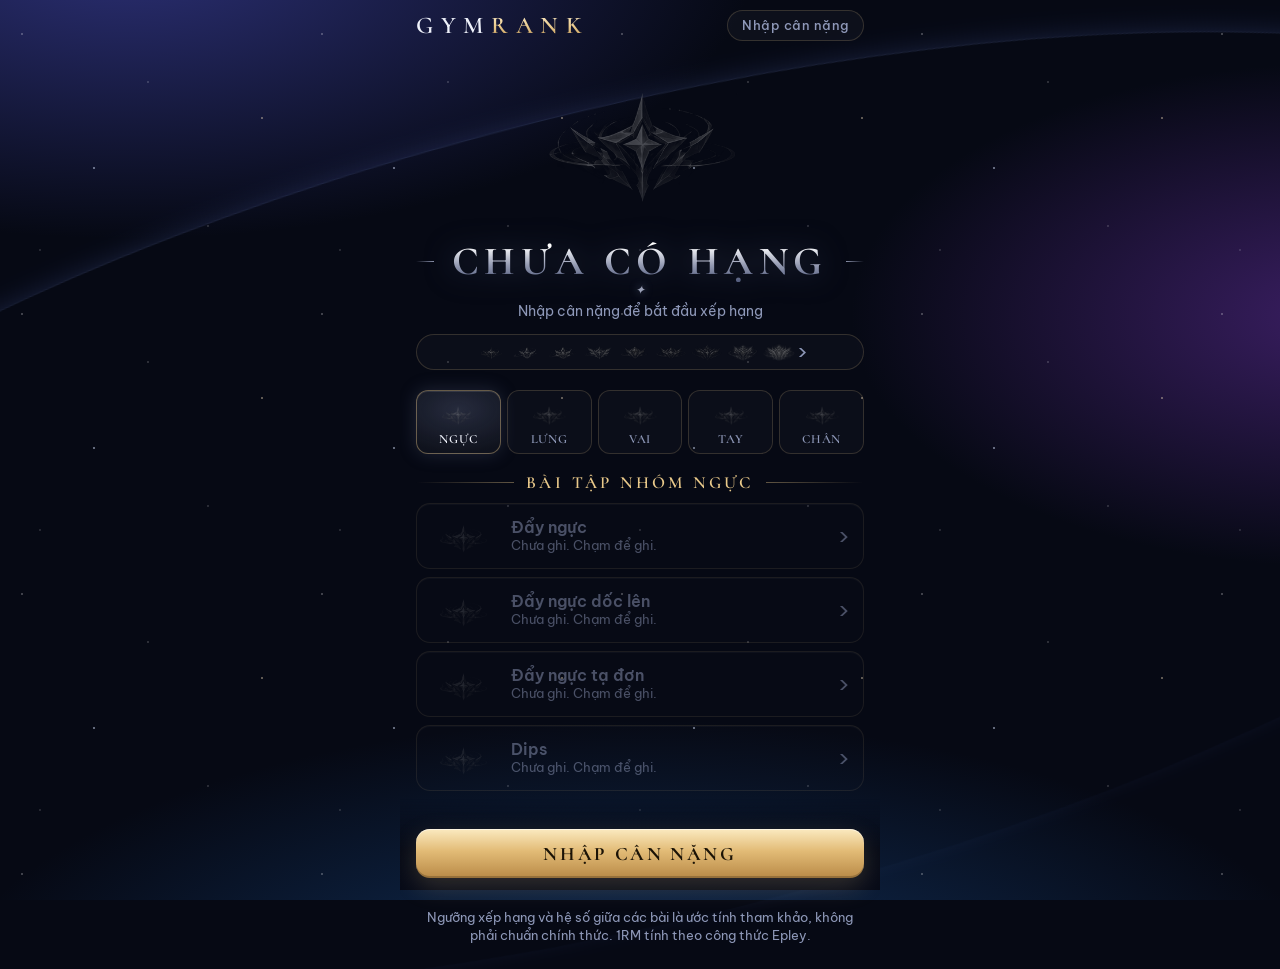
==== commit 3e375c77: "GymRank: huy hiệu pha lê từ ảnh, giao diện vũ trụ, animation lên bậc mới - 9 huy hiệu cắt từ ảnh ngư" ====
--- a/gymrank/index.html
+++ b/gymrank/index.html
@@ -7,288 +7,350 @@
   <meta name="mobile-web-app-capable" content="yes" />
   <meta name="apple-mobile-web-app-status-bar-style" content="black-translucent" />
   <meta name="apple-mobile-web-app-title" content="GymRank" />
-  <meta name="theme-color" content="#08090b" />
+  <meta name="theme-color" content="#060914" />
   <title>GymRank</title>
   <link rel="apple-touch-icon" href="icon.png" />
   <link rel="preconnect" href="https://fonts.googleapis.com" />
   <link rel="preconnect" href="https://fonts.gstatic.com" crossorigin />
-  <link rel="stylesheet" href="https://fonts.googleapis.com/css2?family=Big+Shoulders+Display:wght@700;800;900&display=swap" />
+  <link rel="stylesheet" href="https://fonts.googleapis.com/css2?family=Cormorant+SC:wght@500;600;700&family=Be+Vietnam+Pro:wght@400;500;600&display=swap" />
   <style>
-    /* Phong cách poster phòng gym: nền đen, chữ trắng in đậm cỡ rất lớn, một màu nhấn vàng chanh, khối cắt chéo.
-       Màu rank (--c) chỉ dùng cho huy hiệu, tên rank và thanh tiến độ để rank nổi trên nền đen trắng. */
-    @property --c { syntax:'<color>'; inherits:true; initial-value:#3a414d; }
-    :root { --bg:#08090b; --panel:#121418; --panel2:#1b1e24; --line:#262a32; --text:#f5f3ee; --muted:#8a909b; --acc:#d7ff3a; --ink:#08090b; --c:#3a414d;
-      --display:'Big Shoulders Display', system-ui, sans-serif; --cut:12px; --ease:cubic-bezier(.2,.9,.3,1); --pop:cubic-bezier(.3,1.5,.5,1);
+    /* Phong cách vũ trụ pha lê, hợp với bộ huy hiệu: nền xanh đen có sao và tinh vân, chữ có chân viết hoa giãn rộng,
+       khung kính mờ viền vàng nhạt, màu nhấn vàng champagne. Màu rank (--c) dùng cho ánh sáng quanh huy hiệu, tên rank và thanh tiến độ. */
+    @property --c { syntax:'<color>'; inherits:true; initial-value:#5a6488; }
+    :root { --bg:#060914; --panel:#141c3e8c; --panel2:#1c2550a6; --line:#e9c98a2e; --line2:#e9c98a66; --text:#eef1fa; --muted:#8e98b8;
+      --gold:#e9c98a; --gold2:#b98d4c; --ink:#1b1306; --c:#5a6488;
+      --serif:'Cormorant SC', 'Cormorant Garamond', Georgia, serif; --sans:'Be Vietnam Pro', system-ui, -apple-system, sans-serif;
+      --ease:cubic-bezier(.2,.9,.3,1); --pop:cubic-bezier(.3,1.5,.5,1);
+      /* Ảnh 9 huy hiệu (lưới 3×3, ô 520×280, nền trong suốt). Bản Artifact thay bằng data URI. */
+      --spr:url(ranks.webp);
       color-scheme:dark; transition:--c .6s; }
-    :root { padding-top:env(safe-area-inset-top,0px); padding-bottom:env(safe-area-inset-bottom,0px); background:var(--bg); }
+    :root { padding-top:env(safe-area-inset-top,0px); padding-bottom:env(safe-area-inset-bottom,0px);
+      background:radial-gradient(70% 45% at 10% -5%,#2b2f74 0,transparent 70%) fixed, radial-gradient(55% 40% at 105% 35%,#3a1e62 0,transparent 70%) fixed,
+        radial-gradient(80% 50% at 50% 115%,#123462 0,transparent 70%) fixed, var(--bg); }
     * { box-sizing:border-box; }
-    body { margin:0; color:var(--text); font:16px/1.4 system-ui,-apple-system,sans-serif; -webkit-tap-highlight-color:transparent; background:var(--bg); }
-    main { max-width:480px; margin:auto; padding-block:12px 24px; overflow-x:clip;
+    body { margin:0; color:var(--text); font:15px/1.45 var(--sans); -webkit-tap-highlight-color:transparent; }
+    /* Trường sao và một đường cong tinh vân, đứng yên phía sau mọi thứ */
+    body::before { content:""; position:fixed; inset:0; z-index:-1; pointer-events:none; opacity:.8; animation:twinkle 7s ease-in-out infinite alternate;
+      background-image:radial-gradient(1px 1px at 22px 34px,#fff,transparent),radial-gradient(1px 1px at 148px 82px,#fffa,transparent),
+        radial-gradient(1.6px 1.6px at 94px 168px,#d7e4ff,transparent),radial-gradient(1px 1px at 208px 226px,#fff9,transparent),
+        radial-gradient(1.3px 1.3px at 262px 118px,#ffe9c4,transparent),radial-gradient(1px 1px at 40px 250px,#fff8,transparent);
+      background-size:300px 280px; }
+    body::after { content:""; position:fixed; z-index:-1; left:-40vw; top:12vh; width:180vw; height:90vh; border-radius:50%; pointer-events:none; rotate:-14deg;
+      border-top:1px solid #8fa6ff26; box-shadow:0 -6px 30px -12px #6f8cff40; }
+    @keyframes twinkle { to { opacity:.45; } }
+    main { max-width:480px; margin:auto; padding-block:10px 24px; overflow-x:clip;
       padding-left:max(16px,env(safe-area-inset-left,0px)); padding-right:max(16px,env(safe-area-inset-right,0px)); }
-    /* Mở app: các khối vào lần lượt */
-    main > * { animation:rise .55s calc(var(--i,0) * 80ms) var(--ease) backwards; }
+    /* Mở app: các khối hiện dần và trồi nhẹ lần lượt */
+    main > * { animation:rise .8s calc(var(--i,0) * 110ms) var(--ease) backwards; }
     header { display:flex; align-items:center; gap:10px; }
-    h1 { margin:0; flex:1; font:900 30px/1 var(--display); letter-spacing:.05em; transform:skewX(-10deg); }
-    h1 b { color:var(--acc); }
-    h3 { display:flex; align-items:center; gap:10px; margin:0 0 10px; font:900 24px/1 var(--display); letter-spacing:.03em; text-transform:uppercase; }
-    h3::before { content:""; flex:none; width:7px; height:20px; background:var(--acc); transform:skewX(-16deg); }
-    small { display:block; color:var(--muted); font-size:13px; }
-    button { font:inherit; color:inherit; border:0; cursor:pointer; transition:transform .35s var(--pop), opacity .2s, background .2s; }
-    button:active:not(:disabled) { transform:scale(.94); transition-duration:.06s; }
-    :focus-visible { outline:2px solid var(--acc); outline-offset:2px; }
+    h1 { margin:0; flex:1; font:600 24px/1 var(--serif); letter-spacing:.32em; color:var(--text); }
+    h1 b { font-weight:inherit; color:transparent; background:linear-gradient(180deg,#fff3d6,var(--gold) 55%,var(--gold2)); -webkit-background-clip:text; background-clip:text; }
+    /* Tiêu đề mục: chữ giãn rộng giữa hai đường kẻ mảnh, như nhãn dưới huy hiệu */
+    h3 { display:flex; align-items:center; gap:12px; margin:0 0 12px; font:600 17px/1 var(--serif); letter-spacing:.2em; text-transform:uppercase; color:var(--gold); }
+    h3::before, h3::after { content:""; flex:1; height:1px; background:linear-gradient(90deg,transparent,var(--line2)); }
+    h3::after { background:linear-gradient(90deg,var(--line2),transparent); }
+    small { display:block; color:var(--muted); font-size:12.5px; }
+    button { font:inherit; color:inherit; border:0; cursor:pointer; transition:transform .35s var(--pop), opacity .2s, background .25s, box-shadow .25s; }
+    button:active:not(:disabled) { transform:scale(.95); transition-duration:.06s; }
+    :focus-visible { outline:2px solid var(--gold); outline-offset:2px; }
     .flex { display:flex; gap:14px; align-items:center; }
     .grow { flex:1; min-width:0; }
-    #me { padding:9px 14px 8px; background:var(--panel2); font:800 15px/1 var(--display); letter-spacing:.08em; text-transform:uppercase;
-      clip-path:polygon(8px 0,100% 0,calc(100% - 8px) 100%,0 100%); }
-
-    .emblem { display:block; flex:none; overflow:visible; }
-    /* Chuyển động riêng của từng huy hiệu, chỉ chạy ở huy hiệu lớn. Ở cỡ nhỏ các lớp lóe sáng ẩn đi. */
-    .e-edge, .e-tw, .e-fac { opacity:0; }
-    .e-tw, .e-pulse { transform-box:fill-box; transform-origin:center; }
-    :is(.trophy,.medal) .emblem {
-      .e-sweep { animation:e-sweep 3.6s ease-in-out infinite; }
-      .e-flick { animation:e-flick 2.4s ease-in-out infinite; }
-      .e-edge { opacity:1; animation:e-edge 2.6s linear infinite; }
-      .e-tw { animation:e-tw 2.2s var(--d) ease-in-out infinite; }
-      .e-flap { animation:e-flap 2.8s ease-in-out infinite; }
-      .e-fac { animation:e-fac 3s var(--d) ease-in-out infinite; }
-      .e-run { animation:e-run 2.2s cubic-bezier(.5,0,.5,1) infinite; }
-      .e-spin { animation:spin 22s linear infinite; }
-      .e-flk { animation:e-flk .5s ease-in-out infinite alternate; }
-      .e-pulse { animation:e-flk 1.2s ease-in-out infinite alternate; }
-    }
-    @keyframes e-sweep { 0%,50% { transform:translateX(0); } 100% { transform:translateX(200px); } }
-    @keyframes e-flick { 50% { opacity:.95; } }
-    @keyframes e-edge { to { stroke-dashoffset:-300; } }
-    @keyframes e-tw { 0%,100% { opacity:0; transform:scale(.2); } 18% { opacity:1; transform:scale(1); } 40% { opacity:0; transform:scale(.2); } }
-    @keyframes e-flap { 50% { transform:rotate(-7deg); } }
-    @keyframes e-fac { 0%,100% { opacity:0; } 15% { opacity:.6; } 35% { opacity:0; } }
-    @keyframes e-run { from { transform:translateY(0); } to { transform:translateY(150px); } }
-    @keyframes e-flk { to { transform:scale(1.12); } }
-
-    /* Tên rank: chữ ánh kim theo màu rank. Đệm trên dưới để dấu tiếng Việt không bị cắt khỏi nền chữ. */
-    .tier-name { margin:0; padding:.14em 0 .04em; font:900 44px/1 var(--display); letter-spacing:.02em; text-transform:uppercase; text-wrap:balance; color:transparent;
-      background:linear-gradient(180deg,color-mix(in srgb,var(--c),#fff 85%) 20%,color-mix(in srgb,var(--c),#fff 25%) 62%,color-mix(in srgb,var(--c),#fff 55%));
-      -webkit-background-clip:text; background-clip:text; }
-    .tier { font:800 16px/1 var(--display); letter-spacing:.06em; text-transform:uppercase; color:color-mix(in srgb,var(--c),#fff 30%); white-space:nowrap; }
-    .sub { margin:6px 0 0; color:var(--muted); font-size:14px; }
-
-    /* Thanh tiến độ nghiêng, chia 3 khúc ứng với 3 bậc phụ */
-    .bar { position:relative; height:9px; margin:8px 4px 6px; background:var(--line); transform:skewX(-24deg); overflow:hidden; }
-    .bar i { display:block; height:100%; transition:width .6s var(--ease);
-      background:linear-gradient(90deg,color-mix(in srgb,var(--c),#000 20%),color-mix(in srgb,var(--c),#fff 35%)); box-shadow:0 0 12px var(--c); }
-    .bar.seg::after { content:""; position:absolute; inset:0;
-      background:linear-gradient(90deg,transparent calc(100%/3 - 2px),var(--bg) 0 calc(100%/3 + 2px),transparent 0 calc(200%/3 - 2px),var(--bg) 0 calc(200%/3 + 2px),transparent 0); }
-
-    /* Hạng tổng kiểu poster: tên rank khổng lồ viền rỗng phía sau, dải sọc chéo màu rank, huy hiệu ở giữa, phần trăm tiến độ là số lớn */
-    .hero { position:relative; isolation:isolate; margin:4px -16px 14px; padding:0 16px 12px; text-align:center; overflow:hidden; }
-    .hero::before { content:""; position:absolute; z-index:-2; left:-20%; right:-20%; top:30%; height:92px; rotate:-9deg; opacity:.5;
-      background:repeating-linear-gradient(-45deg,color-mix(in srgb,var(--c) 75%,transparent) 0 10px,color-mix(in srgb,var(--c) 22%,transparent) 10px 20px); }
-    .hero.none::before { opacity:.15; }
-    .ghost { position:absolute; z-index:-1; left:-8px; right:-8px; top:8px; margin:0; font:900 var(--gs,120px)/.8 var(--display); text-transform:uppercase; letter-spacing:-.01em;
-      color:transparent; -webkit-text-stroke:1.5px color-mix(in srgb,var(--c) 55%,transparent); pointer-events:none; }
-    .trophy { position:relative; display:grid; place-items:center; height:min(196px,30dvh); }
-    /* Khung .rays đứng yên và cắt phần tràn, chỉ lớp ::before bên trong xoay: hình vuông đang xoay không làm trang tràn ngang. */
-    .rays { --r:170px; position:absolute; inset:-90px 0; overflow:hidden; pointer-events:none; opacity:.55;
-      -webkit-mask:radial-gradient(circle var(--r),#000 18%,transparent); mask:radial-gradient(circle var(--r),#000 18%,transparent); }
-    .rays::before { content:""; position:absolute; left:50%; top:50%; width:calc(var(--r) * 2); aspect-ratio:1; translate:-50% -50%; animation:spin 40s linear infinite;
-      background:repeating-conic-gradient(color-mix(in srgb,var(--c) 40%,transparent) 0 7deg,transparent 7deg 22deg); }
-    .trophy .emblem { position:relative; width:min(176px,27dvh); filter:drop-shadow(0 14px 24px color-mix(in srgb,var(--c) 55%,transparent)); animation:float 5s ease-in-out infinite; }
-    .boot .trophy .emblem { animation:drop .8s .25s var(--pop) backwards, float 5s 1.1s ease-in-out infinite; }
-    .hero.none .rays { display:none; }
-    .hero .tier-name { font-size:min(60px,15vw); }
-    .prog { display:flex; align-items:center; gap:12px; max-width:340px; margin:6px auto 0; text-align:left; }
-    .pct { flex:none; font:900 52px/.85 var(--display); font-variant-numeric:tabular-nums; }
-    .pct small { display:inline; margin-left:1px; font:800 22px/1 var(--display); color:var(--muted); }
-    .prog .bar { margin:6px 4px 4px; }
-    .ladder { display:flex; justify-content:space-between; align-items:center; width:100%; margin-top:12px; padding:6px 4px; background:var(--panel); color:var(--muted); font-size:24px; line-height:1;
-      clip-path:polygon(10px 0,100% 0,calc(100% - 10px) 100%,0 100%); }
-    .ladder .emblem { width:28px; filter:brightness(.3) saturate(.2); }
-    .ladder .done { filter:none; opacity:.7; }
-    .ladder .now { width:40px; filter:drop-shadow(0 0 8px color-mix(in srgb,var(--c) 75%,transparent)); }
+    .glass { background:linear-gradient(180deg,#1c2654a6,#0d1330a6); border:1px solid var(--line); border-radius:16px;
+      -webkit-backdrop-filter:blur(12px); backdrop-filter:blur(12px); box-shadow:inset 0 1px 0 #ffffff12, 0 10px 30px #0006; }
+    #me { padding:8px 14px; border:1px solid var(--line); border-radius:99px; background:#ffffff08; font:500 13px/1 var(--sans); letter-spacing:.04em; color:var(--muted); white-space:nowrap; }
+
+    /* ---- Huy hiệu: một ô của ảnh lưới (--x, --y), quầng sáng màu rank phía sau, vệt sáng quét chỉ trên phần pha lê (mask là chính ảnh) ---- */
+    .emb { --x:0; --y:0; position:relative; isolation:isolate; display:block; flex:none; width:80px; aspect-ratio:13/7; }
+    .emb > i { position:absolute; pointer-events:none; }
+    .emb .img, .emb .shine { inset:0; background:var(--spr) calc(var(--x) * 50%) calc(var(--y) * 50%) / 300% 300% no-repeat; }
+    .emb::before { content:""; position:absolute; z-index:-1; inset:8% 22%; border-radius:50%; filter:blur(8px); opacity:.7;
+      background:radial-gradient(closest-side,color-mix(in srgb,var(--c) 70%,transparent),transparent); animation:glow 3.2s ease-in-out infinite; }
+    .emb .shine { -webkit-mask:var(--spr) calc(var(--x) * 50%) calc(var(--y) * 50%) / 300% 300% no-repeat; mask:var(--spr) calc(var(--x) * 50%) calc(var(--y) * 50%) / 300% 300% no-repeat;
+      background:linear-gradient(105deg,transparent 42%,#fffd 50%,transparent 58%) 0 0 / 300% 100% no-repeat; mix-blend-mode:plus-lighter;
+      animation:shine 6s calc(var(--t) * -.7s) ease-in-out infinite; }
+    .emb.none { filter:grayscale(1) brightness(.75); opacity:.38; }
+    .emb.none::before, .emb.none .shine { display:none; }
+    /* Bậc phụ I/II/III: 1 đến 3 dấu ✦ dưới huy hiệu */
+    .subs { position:absolute; left:0; right:0; bottom:-.15em; text-align:center; font-size:max(9px,calc(var(--w,80px) * .11)); line-height:1; letter-spacing:.25em; text-indent:.25em;
+      color:color-mix(in srgb,var(--c),#fff 45%); text-shadow:0 0 6px var(--c); pointer-events:none; }
+    @keyframes glow { 50% { opacity:1; transform:scale(1.12); } }
+    @keyframes shine { 0%,62% { background-position:100% 0; } 92%,100% { background-position:0 0; } }
+
+    /* Huy hiệu lớn: tách ảnh thành cánh trái, cánh phải, lõi giữa để cánh "thở"; vòng quỹ đạo có sao chổi; chớp sáng sao 4 cánh ở lõi;
+       tia sáng tỏa phía sau; đốm sao lấp lánh. Bậc cao có thêm bụi sáng, tàn đỏ, cột sáng. */
+    .emb.big { width:var(--w,240px); --w:240px; animation:sway 7s ease-in-out infinite; transform-style:preserve-3d; }
+    .big .wl { clip-path:inset(0 50% 0 0); transform-origin:50% 54%; animation:wl 4.2s ease-in-out infinite; }
+    .big .wr { clip-path:inset(0 0 0 50%); transform-origin:50% 54%; animation:wr 4.2s ease-in-out infinite; }
+    .big .core { clip-path:polygon(41% 0,59% 0,59% 100%,41% 100%); }
+    .big::before { inset:-6% 8%; filter:blur(18px); }
+    .gr { z-index:-2; left:50%; top:52%; width:170%; aspect-ratio:1; translate:-50% -50%; opacity:.5; animation:spin 50s linear infinite;
+      background:repeating-conic-gradient(color-mix(in srgb,var(--c) 45%,transparent) 0 5deg,transparent 5deg 18deg);
+      -webkit-mask:radial-gradient(closest-side,#000 10%,transparent 72%); mask:radial-gradient(closest-side,#000 10%,transparent 72%); }
+    .flare { left:50%; top:52%; width:34%; aspect-ratio:1; translate:-50% -50%; mix-blend-mode:plus-lighter; animation:flare 3.4s ease-in-out infinite;
+      background:radial-gradient(circle,#fff 0 4%,color-mix(in srgb,var(--c),#fff 50%) 9%,transparent 34%),
+        linear-gradient(90deg,transparent,#fff 50%,transparent) center / 100% 2px no-repeat, linear-gradient(0deg,transparent,#fff 50%,transparent) center / 2px 100% no-repeat; }
+    .orb { position:absolute; inset:0; width:100%; height:100%; overflow:visible; fill:none; pointer-events:none; }
+    .orb ellipse { stroke:color-mix(in srgb,var(--oc,var(--c)),#fff 55%); stroke-width:1.1; stroke-linecap:round; stroke-dasharray:12 88;
+      filter:drop-shadow(0 0 2px var(--oc,var(--c))) drop-shadow(0 0 5px var(--oc,var(--c))); animation:orbit 3.6s linear infinite; }
+    .orb.o2 { rotate:-9deg; }
+    .orb.o2 ellipse { animation-duration:5.2s; animation-direction:reverse; stroke-dasharray:8 92; }
+    .tw { width:7%; aspect-ratio:1; translate:-50% -50%; mix-blend-mode:plus-lighter; opacity:0; animation:tw 2.6s ease-in-out infinite;
+      background:linear-gradient(90deg,transparent,#fff,transparent) center / 100% 1.5px no-repeat, linear-gradient(0deg,transparent,#fff,transparent) center / 1.5px 100% no-repeat,
+        radial-gradient(circle,#fff 0 8%,transparent 40%); }
+    .du { width:1.6%; aspect-ratio:1; border-radius:50%; bottom:14%; background:color-mix(in srgb,var(--dc,var(--c)),#fff 50%); box-shadow:0 0 6px var(--dc,var(--c));
+      opacity:0; animation:du 3.4s ease-out infinite; }
+    .t8 .du { --dc:#ffd98a; top:-4%; bottom:auto; animation-name:rain; }
+    .pl { z-index:-1; bottom:18%; width:5%; height:150%; filter:blur(3px); opacity:.0; animation:pl 2.8s ease-in-out infinite;
+      background:linear-gradient(0deg,transparent,color-mix(in srgb,var(--c),#fff 40%) 30%,transparent); }
+    .t4 .flare, .t7 .flare { animation:flare 3.4s ease-in-out infinite, hue 4s linear infinite; }
+    .t6 .flare { animation:beat 1.1s ease-in-out infinite; }
+    .t7 .gr, .t8 .gr { opacity:.75; animation-duration:30s; }
+    .t7 .orb.o2 { --oc:#e7c27a; }
+    @keyframes sway { 0%,100% { transform:translateY(0) rotateY(-7deg); } 50% { transform:translateY(-7px) rotateY(7deg); } }
+    @keyframes wl { 50% { transform:rotate(1.8deg); } }
+    @keyframes wr { 50% { transform:rotate(-1.8deg); } }
+    @keyframes flare { 0%,100% { transform:scale(.55) rotate(0); opacity:.7; } 45% { transform:scale(1.15) rotate(45deg); opacity:1; } }
+    @keyframes beat { 0%,100% { transform:scale(.6); } 15% { transform:scale(1.2); } 30% { transform:scale(.75); } 45% { transform:scale(1.1); } }
+    @keyframes hue { to { filter:hue-rotate(1turn); } }
+    @keyframes orbit { to { stroke-dashoffset:-100; } }
+    @keyframes tw { 0%,100% { opacity:0; transform:scale(.2) rotate(0); } 20% { opacity:1; transform:scale(1) rotate(45deg); } 40% { opacity:0; transform:scale(.2) rotate(90deg); } }
+    @keyframes du { from { transform:translateY(0); opacity:0; } 15% { opacity:1; } to { transform:translateY(-260%) translateX(30%); opacity:0; } }
+    @keyframes rain { from { transform:translateY(0); opacity:0; } 20% { opacity:1; } to { transform:translateY(900%); opacity:0; } }
+    @keyframes pl { 50% { opacity:.55; } }
     @keyframes spin { to { transform:rotate(1turn); } }
-    @keyframes float { 50% { transform:translateY(-6px); } }
-    @keyframes drop { from { transform:translateY(-60px) scale(1.6); opacity:0; } 60% { opacity:1; } }
-    @keyframes rise { from { transform:translateY(22px); opacity:0; } }
-
-    /* 5 nhóm cơ: ô cắt góc, ô đang chọn tô đặc màu nhấn */
-    .groups { display:grid; grid-template-columns:repeat(5,1fr); gap:6px; margin-bottom:18px; }
-    .groups label { position:relative; display:flex; flex-direction:column; align-items:center; gap:4px; padding:8px 2px 8px; background:var(--panel); color:var(--muted);
-      font:800 13px/1 var(--display); letter-spacing:.06em; text-transform:uppercase; cursor:pointer;
-      clip-path:polygon(10px 0,100% 0,100% calc(100% - 10px),calc(100% - 10px) 100%,0 100%,0 10px); transition:background .2s, color .2s, transform .35s var(--pop); }
+
+    /* Tên rank: chữ có chân viết hoa giãn rộng, ánh kim theo màu rank, hai đường kẻ hai bên và ✦ bên dưới như nhãn trong ảnh huy hiệu */
+    .tier-name { display:flex; align-items:center; justify-content:center; gap:.45em; margin:0; padding:.08em 0 0; font:700 34px/1.05 var(--serif); letter-spacing:.14em; text-transform:uppercase;
+      text-wrap:balance; text-align:center; }
+    .tier-name > span, #result .tier-name b { color:transparent; background:linear-gradient(180deg,#fff 15%,color-mix(in srgb,var(--c),#fff 35%) 60%,color-mix(in srgb,var(--c),#000 10%));
+      -webkit-background-clip:text; background-clip:text; filter:drop-shadow(0 0 14px color-mix(in srgb,var(--c) 55%,transparent)); }
+    .tier-name::before, .tier-name::after { content:""; flex:0 1 2.2em; height:1px; background:linear-gradient(90deg,transparent,color-mix(in srgb,var(--c),#fff 30%)); }
+    .tier-name::after { background:linear-gradient(90deg,color-mix(in srgb,var(--c),#fff 30%),transparent); }
+    .star { display:block; margin:2px 0 0; text-align:center; font-size:12px; line-height:1; color:color-mix(in srgb,var(--c),#fff 40%); text-shadow:0 0 8px var(--c); }
+    .tier { font:600 15px/1 var(--serif); letter-spacing:.12em; text-transform:uppercase; color:color-mix(in srgb,var(--c),#fff 35%); white-space:nowrap; }
+    .sub { margin:6px 0 0; color:var(--muted); font-size:13.5px; }
+
+    /* Thanh tiến độ: đường mảnh phát sáng, đầu thanh là một ngôi sao nhỏ */
+    .bar { position:relative; height:3px; margin:9px 2px 7px; border-radius:3px; background:#ffffff14; }
+    .bar i { position:relative; display:block; height:100%; border-radius:inherit; transition:width .7s var(--ease);
+      background:linear-gradient(90deg,color-mix(in srgb,var(--c) 30%,transparent),color-mix(in srgb,var(--c),#fff 30%)); box-shadow:0 0 10px var(--c); }
+    .bar i::after { content:"✦"; position:absolute; right:-5px; top:50%; translate:0 -54%; font-size:11px; line-height:1; color:#fff; text-shadow:0 0 6px var(--c),0 0 12px var(--c); }
+    .bar.seg::before { content:""; position:absolute; inset:-3px 0; z-index:1;
+      background:linear-gradient(90deg,transparent calc(100%/3 - 1px),#ffffff40 0 calc(100%/3 + 1px),transparent 0 calc(200%/3 - 1px),#ffffff40 0 calc(200%/3 + 1px),transparent 0); }
+
+    /* Hạng tổng: huy hiệu lớn ở giữa (nghiêng theo ngón tay), tên rank có đường kẻ hai bên, tiến độ, dãy 9 huy hiệu nhỏ */
+    .hero { position:relative; margin:2px -16px 16px; padding:0 16px 4px; text-align:center; }
+    .trophy { position:relative; display:grid; place-items:center; height:min(190px,28dvh); perspective:700px; }
+    .trophy > .tilt { transform:rotateX(var(--rx,0deg)) rotateY(var(--ry,0deg)); transition:transform .5s var(--ease); transform-style:preserve-3d; }
+    .trophy .emb { --w:min(300px,82vw,42dvh); }
+    .boot .trophy .emb { animation:appear 1.2s .2s var(--ease) backwards, sway 7s 1.4s ease-in-out infinite; }
+    .hero .tier-name { font-size:min(40px,calc(115vw / var(--n,8))); white-space:nowrap; margin-top:4px; }
+    .prog { max-width:320px; margin:8px auto 0; }
+    .prog > small { display:flex; justify-content:space-between; gap:8px; }
+    .prog b { font:600 15px/1 var(--sans); color:var(--text); }
+    .ladder { display:flex; justify-content:center; align-items:center; gap:2px; width:100%; margin-top:12px; padding:6px 8px; border-radius:99px; color:var(--muted); font-size:22px; line-height:1;
+      background:#ffffff06; border:1px solid var(--line); }
+    .ladder .emb { --w:34px; width:34px; flex:0 1 auto; min-width:0; }
+    .ladder .emb:not(.done,.now) { filter:grayscale(1) brightness(.55); opacity:.6; }
+    .ladder .emb:not(.now)::before { display:none; }
+    .ladder .now { --w:52px; width:52px; flex-shrink:.5; }
+    @keyframes appear { from { opacity:0; transform:scale(.4); filter:blur(14px) brightness(3); } }
+    @keyframes rise { from { transform:translateY(18px); opacity:0; filter:blur(4px); } }
+
+    /* 5 nhóm cơ: ô kính, ô đang chọn viền vàng sáng và nhuộm màu rank */
+    .groups { display:grid; grid-template-columns:repeat(5,1fr); gap:6px; margin-bottom:20px; }
+    .groups label { position:relative; display:flex; flex-direction:column; align-items:center; gap:5px; padding:9px 2px 8px; border-radius:12px; color:var(--muted);
+      min-width:0; font:600 min(12.5px,3.4vw)/1 var(--serif); letter-spacing:.06em; text-transform:uppercase; cursor:pointer; border:1px solid var(--line); background:#ffffff06;
+      transition:background .3s, color .3s, border-color .3s, box-shadow .3s, transform .35s var(--pop); }
     .groups label:active { transform:scale(.93); transition-duration:.06s; }
-    .groups .emblem { width:40px; }
-    .groups label:has(input:checked) { background:var(--acc); color:var(--ink); }
+    .groups .emb { --w:52px; width:min(52px,100%); }
+    .groups label:has(input:checked) { color:var(--text); border-color:var(--line2);
+      background:radial-gradient(90% 70% at 50% 30%,color-mix(in srgb,var(--c) 30%,transparent),transparent),#ffffff0a;
+      box-shadow:0 0 18px color-mix(in srgb,var(--c) 30%,transparent), inset 0 1px 0 #ffffff1a; }
     .groups input, fieldset input { position:absolute; opacity:0; pointer-events:none; }
-    /* Ô cắt góc thì viền focus bị cắt mất, nên vẽ viền vào trong */
-    label:has(input[type=radio]:focus-visible) { box-shadow:inset 0 0 0 2px var(--text); }
+    label:has(input[type=radio]:focus-visible) { outline:2px solid var(--gold); outline-offset:2px; }
     label { display:block; font-size:13px; color:var(--muted); }
-    input[type=number] { width:100%; margin-top:4px; padding:12px; font:inherit; font-size:16px; color:var(--text); background:var(--bg); border:1px solid var(--line); }
-    .primary { width:100%; padding:16px 18px 15px; background:var(--acc); color:var(--ink); font:900 22px/1 var(--display); letter-spacing:.09em; text-transform:uppercase;
-      clip-path:polygon(14px 0,100% 0,calc(100% - 14px) 100%,0 100%); }
-    .primary:disabled { opacity:.22; cursor:default; }
-    .ghost-btn { width:100%; margin-top:12px; padding:14px 12px 13px; background:var(--panel2); font:800 18px/1 var(--display); letter-spacing:.08em; text-transform:uppercase;
-      clip-path:polygon(12px 0,100% 0,calc(100% - 12px) 100%,0 100%); }
-    /* Nút ghi mức tạ dính đáy màn hình. Dải nền mờ dần phía sau để nội dung trôi qua không đè chữ lên nút. */
+    input[type=number] { width:100%; margin-top:6px; padding:12px 14px; font:inherit; font-size:16px; color:var(--text); background:#0008; border:1px solid var(--line); border-radius:10px; }
+    /* Nút chính: vàng ánh kim, vệt sáng chạy qua theo nhịp */
+    .primary { position:relative; overflow:hidden; width:100%; padding:15px 18px; border-radius:14px; color:var(--ink); font:700 min(19px,4.8vw)/1 var(--serif); letter-spacing:.14em; text-transform:uppercase;
+      background:linear-gradient(180deg,#fbeac0,#e2bb76 45%,#b98a47); box-shadow:inset 0 1px 0 #fff8, inset 0 -2px 0 #0003, 0 8px 26px #e9c98a33; }
+    .primary::after { content:""; position:absolute; inset:0; background:linear-gradient(105deg,transparent 40%,#fff9 50%,transparent 60%) 0 0 / 300% 100% no-repeat;
+      animation:shine 4.5s ease-in-out infinite; }
+    .primary:disabled { opacity:.3; cursor:default; }
+    .primary:disabled::after { display:none; }
+    .ghost-btn { width:100%; margin-top:12px; padding:13px 12px; border-radius:14px; border:1px solid var(--line2); background:#ffffff08; color:var(--gold);
+      font:700 16px/1 var(--serif); letter-spacing:.16em; text-transform:uppercase; }
+    /* Nút ghi mức tạ dính đáy màn hình, dải nền mờ dần phía sau */
     .cta { position:sticky; bottom:0; z-index:2; margin-inline:-16px; padding:30px 16px calc(12px + env(safe-area-inset-bottom,0px));
-      background:linear-gradient(transparent,var(--bg) 55%); pointer-events:none; }
+      background:linear-gradient(transparent,#060914e6 55%); pointer-events:none; }
     .cta .primary { pointer-events:auto; }
 
-    /* Danh sách dạng dòng: bài tập, lịch sử, bảng rank */
+    /* Danh sách: bài tập, lịch sử, bảng rank */
     ul { list-style:none; margin:0; padding:0; }
     li { display:flex; gap:12px; align-items:center; padding:12px 0; }
     li + li { border-top:1px solid var(--line); }
-    li > .emblem { width:56px; }
-    /* Dòng bài: vạch màu rank bên trái, tên bài chữ đậm, 1RM là số lớn bên phải. Bài chưa ghi mờ hẳn. */
-    #list li { position:relative; gap:10px; margin-bottom:6px; padding:10px 4px 10px 14px; border:0; background:var(--panel); cursor:pointer;
-      clip-path:polygon(0 0,calc(100% - 14px) 0,100% 14px,100% 100%,0 100%); }
-    #list li::before { content:""; position:absolute; left:0; top:0; bottom:0; width:4px; background:var(--c,#3a414d); }
-    #list li > .emblem { width:52px; }
-    .n { display:block; font:800 19px/1.05 var(--display); letter-spacing:.02em; text-transform:uppercase; }
-    #list .tier { font-size:14px; }
-    #list .bar { margin:6px 2px 5px; height:7px; }
+    li > .emb { --w:76px; width:76px; }
+    /* Dòng bài: thẻ kính, huy hiệu trái, tên bài, rank, tiến độ; 1RM là số lớn bên phải. Bài chưa ghi mờ đi. */
+    #list li { position:relative; gap:10px; margin-bottom:8px; padding:10px 4px 10px 8px; border:1px solid var(--line); border-radius:14px; cursor:pointer;
+      background:linear-gradient(90deg,color-mix(in srgb,var(--c) 14%,transparent),transparent 45%),linear-gradient(180deg,#19224ca6,#0c122ea6); box-shadow:inset 0 1px 0 #ffffff0d; }
+    .n { display:block; font:600 15.5px/1.2 var(--sans); }
+    #list .tier { font-size:13.5px; }
+    #list .bar { margin:7px 2px 6px; }
     .orm { flex:none; text-align:right; }
-    .orm b { display:block; font:900 34px/.9 var(--display); font-variant-numeric:tabular-nums; }
-    .orm small { font:800 11px/1.2 var(--display); letter-spacing:.12em; }
-    #list li.empty { opacity:.42; }
+    .orm b { display:block; font:700 30px/.95 var(--serif); font-variant-numeric:lining-nums tabular-nums; }
+    .orm small { font-size:10.5px; letter-spacing:.12em; }
+    #list li.empty { opacity:.5; background:#ffffff05; }
     #list li.empty .n { color:var(--muted); }
-    #list li.empty::before { background:var(--line); }
-    .more { flex:none; width:30px; height:44px; background:none; color:var(--muted); font-size:26px; line-height:1; }
-    .del { flex:none; background:none; color:var(--muted); padding:8px; font-size:14px; }
-    .tiers li { padding:8px 10px; border-top:0; }
-    .tiers .emblem { width:46px; }
-    .tiers .mine { background:color-mix(in srgb,var(--c) 18%,transparent); box-shadow:inset 4px 0 var(--c); }
-    .tiers .tier { font-size:20px; }
-
-    /* Hộp thoại: khối cắt hai góc chéo, vạch màu nhấn trên đầu */
-    dialog { width:min(92vw,420px); background:var(--panel); color:var(--text); border:0; border-top:4px solid var(--acc); padding:22px 20px 20px;
-      clip-path:polygon(0 0,calc(100% - 22px) 0,100% 22px,100% 100%,22px 100%,0 calc(100% - 22px)); }
-    dialog[open] { animation:pop .32s var(--ease); }
-    dialog::backdrop { background:#000c; }
-    @keyframes pop { from { transform:translateY(24px) scale(.96); opacity:0; } }
-    dialog h2 { margin:0; font:900 34px/1 var(--display); letter-spacing:.02em; text-transform:uppercase; text-wrap:balance; }
-    dialog h3 { margin:22px 0 8px; font-size:20px; }
+    .more { flex:none; width:30px; height:44px; background:none; color:var(--muted); font-size:24px; line-height:1; }
+    .del { flex:none; background:none; color:var(--muted); padding:8px; font-size:13px; }
+    .tiers li { padding:8px 10px; border-top:0; border-radius:12px; }
+    .tiers .emb { --w:70px; width:70px; }
+    .tiers .mine { background:color-mix(in srgb,var(--c) 16%,transparent); box-shadow:inset 0 0 0 1px color-mix(in srgb,var(--c) 45%,transparent); }
+    .tiers .tier { font-size:18px; }
+
+    /* Hộp thoại: khung kính viền vàng nhạt, góc bo, có đường kẻ sáng trên đầu */
+    dialog { width:min(92vw,420px); max-height:88dvh; color:var(--text); border:1px solid var(--line2); border-radius:20px; padding:22px 20px 20px;
+      background:radial-gradient(120% 60% at 50% 0,color-mix(in srgb,var(--c) 18%,transparent),transparent 70%),linear-gradient(180deg,#151d42,#0a0f26);
+      box-shadow:0 30px 80px #000a, inset 0 1px 0 #ffffff1a; }
+    dialog[open] { animation:pop .45s var(--ease); }
+    dialog::backdrop { background:#03050ccc; -webkit-backdrop-filter:blur(6px); backdrop-filter:blur(6px); }
+    @keyframes pop { from { transform:translateY(20px) scale(.96); opacity:0; filter:blur(6px); } }
+    dialog h2 { margin:0; font:700 26px/1.1 var(--serif); letter-spacing:.1em; text-transform:uppercase; text-wrap:balance; color:var(--gold); }
+    dialog h3 { margin:22px 0 10px; font-size:15px; }
     dialog .primary { margin-top:16px; }
     fieldset { border:0; padding:0; margin:14px 0; display:flex; gap:10px; }
-    fieldset label { position:relative; flex:1; text-align:center; padding:12px; background:var(--panel2); color:var(--text); font:800 18px/1 var(--display); letter-spacing:.08em; text-transform:uppercase; cursor:pointer;
-      clip-path:polygon(10px 0,100% 0,calc(100% - 10px) 100%,0 100%); }
-    fieldset label:has(input:checked) { background:var(--acc); color:var(--ink); }
+    fieldset label { position:relative; flex:1; text-align:center; padding:12px; border-radius:12px; border:1px solid var(--line); background:#ffffff06; color:var(--muted);
+      font:700 16px/1 var(--serif); letter-spacing:.16em; text-transform:uppercase; cursor:pointer; transition:all .25s; }
+    fieldset label:has(input:checked) { color:var(--ink); border-color:transparent; background:linear-gradient(180deg,#fbeac0,#e2bb76 45%,#b98a47); }
     #tiers small { margin:6px 0 10px; }
 
     /* Chi tiết bài: biểu đồ 1RM theo thời gian */
-    #detail .top .emblem { width:76px; }
+    #detail .top .emb { --w:104px; width:104px; }
     .chart { display:block; width:100%; height:auto; font-variant-numeric:tabular-nums; }
     .chart text { fill:var(--muted); font-size:10px; }
-    .chart .grid { stroke:var(--line); stroke-width:1; }
-    .chart .goal { stroke:var(--muted); stroke-width:1; stroke-dasharray:4 4; }
-    .chart .lbl { paint-order:stroke; stroke:var(--panel); stroke-width:5px; stroke-linejoin:round; }
+    .chart .grid { stroke:#ffffff14; stroke-width:1; }
+    .chart .goal { stroke:var(--gold); stroke-opacity:.6; stroke-width:1; stroke-dasharray:4 4; }
+    .chart .lbl { paint-order:stroke; stroke:#0d132e; stroke-width:5px; stroke-linejoin:round; }
     .chart .hit { fill:transparent; cursor:pointer; }
     #read { min-height:2.8em; }
 
-    /* Bảng nhập 3 bước, bung lên từ đáy với cạnh trên vát chéo: 1 chỉ có kg, 2 chỉ có rep, 3 là rank */
-    .sheet { width:100%; max-width:480px; max-height:94dvh; margin:auto auto 0; border-top:0; padding:30px max(18px,env(safe-area-inset-right,0px)) calc(18px + env(safe-area-inset-bottom,0px)) max(18px,env(safe-area-inset-left,0px));
-      clip-path:polygon(0 16px,100% 0,100% 100%,0 100%); overflow-x:hidden;
-      background:linear-gradient(170deg,transparent 0 14px,var(--acc) 14px 18px,transparent 18px) no-repeat,var(--panel); }
-    .sheet[open] { animation:sheet .5s var(--ease); }
-    @keyframes sheet { from { transform:translateY(100%); } 65% { transform:translateY(-3%); } }
-    /* Gõ số trên điện thoại: đưa bảng lên đầu màn hình để bàn phím không che. Giữ nguyên chỗ cho tới khi đổi bước,
-       vì nếu bảng nhảy về đáy ngay lúc ô số mất focus thì cú chạm vào nút Tiếp sẽ trượt. */
-    .sheet.typing { margin:12px auto auto; clip-path:none; }
-    .stephead { display:flex; align-items:center; gap:10px; margin-bottom:6px; }
+    /* Bảng nhập 3 bước, bung lên từ đáy: 1 chỉ có kg, 2 chỉ có rep, 3 là rank */
+    .sheet { width:100%; max-width:480px; max-height:94dvh; margin:auto auto 0; border-radius:26px 26px 0 0; border-bottom:0; overflow-x:hidden;
+      padding:24px max(18px,env(safe-area-inset-right,0px)) calc(18px + env(safe-area-inset-bottom,0px)) max(18px,env(safe-area-inset-left,0px)); }
+    .sheet::before { content:""; position:absolute; left:50%; top:8px; width:40px; height:4px; translate:-50% 0; border-radius:4px; background:#ffffff26; }
+    .sheet[open] { animation:sheet .6s var(--ease); }
+    @keyframes sheet { from { transform:translateY(100%); } 70% { transform:translateY(-2%); } }
+    /* Gõ số trên điện thoại: đưa bảng lên đầu màn hình để bàn phím không che. */
+    .sheet.typing { margin:12px auto auto; border-radius:26px; }
+    .stephead { display:flex; align-items:center; gap:10px; margin-bottom:4px; }
     .stephead h2, .stephead .link { flex:1; min-width:0; }
-    .stephead small { white-space:nowrap; font:800 14px/1 var(--display); letter-spacing:.12em; }
-    .x { flex:none; width:40px; height:40px; background:none; color:var(--muted); font-size:18px; }
-    .link { background:none; padding:8px 0; color:var(--text); font:800 22px/1 var(--display); letter-spacing:.04em; text-transform:uppercase; text-align:left; }
-    .link span { color:var(--acc); }
-    .cap { margin-top:6px; text-align:center; font:800 15px/1 var(--display); letter-spacing:.14em; text-transform:uppercase; color:var(--muted); }
+    .stephead small { white-space:nowrap; font:600 13px/1 var(--serif); letter-spacing:.2em; }
+    .x { flex:none; width:40px; height:40px; border-radius:50%; background:#ffffff0a; color:var(--muted); font-size:16px; }
+    .link { background:none; padding:8px 0; color:var(--text); font:700 20px/1 var(--serif); letter-spacing:.1em; text-transform:uppercase; text-align:left; }
+    .link span { color:var(--gold); }
+    .cap { margin-top:8px; text-align:center; font:600 14px/1 var(--serif); letter-spacing:.24em; text-transform:uppercase; color:var(--muted); }
     /* Số lớn ở giữa, − / + hai bên; chạm vào số để gõ số lẻ */
     .readout { display:flex; align-items:center; gap:6px; margin:0 0 2px; }
-    .readout button { flex:none; width:54px; height:54px; background:var(--panel2); font-size:28px; line-height:1;
-      clip-path:polygon(10px 0,100% 0,calc(100% - 10px) 100%,0 100%); }
-    .readout input[type=number] { flex:1; min-width:0; margin:0; padding:0; border:0; background:none; text-align:center; color:var(--text);
-      font:900 min(108px,26vw)/1 var(--display); font-variant-numeric:tabular-nums; appearance:textfield; -moz-appearance:textfield; }
+    .readout button { flex:none; width:52px; height:52px; border-radius:50%; border:1px solid var(--line2); background:#ffffff08; color:var(--gold); font-size:26px; line-height:1; }
+    .readout input[type=number] { flex:1; min-width:0; margin:0; padding:0; border:0; border-radius:0; background:none; text-align:center; color:transparent;
+      background:linear-gradient(180deg,#fff 20%,#f6e2b6 60%,var(--gold2)); -webkit-background-clip:text; background-clip:text;
+      font:700 min(100px,24vw)/1.05 var(--serif); font-variant-numeric:lining-nums tabular-nums; appearance:textfield; -moz-appearance:textfield; caret-color:var(--gold); }
     .readout input::-webkit-inner-spin-button { appearance:none; }
-    .readout input:focus-visible { outline:none; box-shadow:0 3px 0 var(--acc); }
-    /* Thước trượt: dải vạch cuộn ngang có điểm dừng ở từng vạch (scroll-snap), kim màu nhấn cố định ở giữa */
+    .readout input:focus-visible { outline:none; box-shadow:0 2px 0 var(--gold); }
+    /* Thước trượt: dải vạch cuộn ngang dừng ở từng vạch (scroll-snap), kim vàng phát sáng cố định ở giữa, có ✦ trên đầu */
     .ruler { position:relative; margin:4px -18px 8px; }
-    .ruler::before { content:""; position:absolute; z-index:1; left:50%; top:0; width:4px; height:50px; translate:-50% 0; background:var(--acc); pointer-events:none; box-shadow:0 0 14px var(--acc); }
-    .ruler::after { content:""; position:absolute; z-index:1; left:50%; top:-2px; width:16px; height:10px; translate:-50% 0; background:var(--acc); clip-path:polygon(0 0,100% 0,50% 100%); pointer-events:none; }
-    .track { display:flex; height:82px; overflow-x:auto; overscroll-behavior-x:contain; scroll-snap-type:x mandatory; scrollbar-width:none; touch-action:pan-x;
+    .ruler::before { content:""; position:absolute; z-index:1; left:50%; top:4px; width:2px; height:46px; translate:-50% 0; pointer-events:none;
+      background:linear-gradient(180deg,#fff,var(--gold)); box-shadow:0 0 8px var(--gold),0 0 18px var(--gold); }
+    .ruler::after { content:"✦"; position:absolute; z-index:1; left:50%; top:-9px; translate:-50% 0; font-size:15px; line-height:1; color:#fff; text-shadow:0 0 8px var(--gold),0 0 16px var(--gold); pointer-events:none; }
+    .track { display:flex; height:80px; overflow-x:auto; overscroll-behavior-x:contain; scroll-snap-type:x mandatory; scrollbar-width:none; touch-action:pan-x;
       padding-inline:calc(50% - var(--w) / 2);
-      -webkit-mask:linear-gradient(90deg,transparent,#000 24%,#000 76%,transparent); mask:linear-gradient(90deg,transparent,#000 24%,#000 76%,transparent); }
+      -webkit-mask:linear-gradient(90deg,transparent,#000 22%,#000 78%,transparent); mask:linear-gradient(90deg,transparent,#000 22%,#000 78%,transparent); }
     .track::-webkit-scrollbar { display:none; }
     .track:focus-visible { outline:none; background:#ffffff08; }
     .track i { position:relative; flex:none; width:var(--w); scroll-snap-align:center; }
-    .track i::before { content:""; position:absolute; left:50%; top:6px; width:2px; height:14px; translate:-50% 0; background:#5f6570; }
-    .track i.m::before { height:24px; background:#a0a6b0; }
-    .track i.L::before { width:3px; height:38px; background:var(--text); }
-    .track i[data-l]::after { content:attr(data-l); position:absolute; left:50%; top:52px; translate:-50% 0; font:800 15px/1 var(--display); color:var(--muted); white-space:nowrap; }
+    .track i::before { content:""; position:absolute; left:50%; top:8px; width:1px; height:12px; translate:-50% 0; background:#8e98b8; }
+    .track i.m::before { height:20px; background:#c4cbe0; }
+    .track i.L::before { width:2px; height:34px; background:linear-gradient(180deg,#fff,var(--gold)); }
+    .track i[data-l]::after { content:attr(data-l); position:absolute; left:50%; top:50px; translate:-50% 0; font:600 15px/1 var(--serif); color:var(--muted); white-space:nowrap; }
     .hint { min-height:1.4em; margin-bottom:10px; text-align:center; }
     .sr { position:absolute; width:1px; height:1px; overflow:hidden; clip-path:inset(50%); }
 
-    /* Bước 3 chiếm cả màn hình: tên bài và mức tạ hiện chữ lớn, rồi từng rank quét chéo qua màn hình (nhanh dần), khựng một nhịp,
-       huy hiệu rơi xuống kèm vệt chém, sóng xung kích, lóe sáng, rung và hiệu ứng riêng của rank đó.
+    /* Bước 3 chiếm cả màn hình: vũ trụ tối, sao bay tới, huy hiệu từng bậc ghép lại rồi vỡ, khựng, điểm sáng nổ, hạt sáng tạo thành huy hiệu thật.
        Mọi phần tử "hiện ra" đều có trạng thái nghỉ là trạng thái cuối, nên tắt chuyển động vẫn đủ nội dung. */
-    .sheet.show { height:100dvh; max-height:none; clip-path:none; overflow:hidden auto; transition:--c .25s; animation:take .4s var(--ease);
+    .sheet.show { height:100dvh; max-height:none; border-radius:0; overflow:hidden auto; transition:--c .3s; animation:take .5s var(--ease);
       padding-top:calc(12px + env(safe-area-inset-top,0px));
-      background:radial-gradient(125% 55% at 50% 30%,color-mix(in srgb,var(--c) 45%,transparent),transparent 70%),
-        repeating-linear-gradient(-45deg,#ffffff06 0 14px,transparent 14px 28px),#050506; }
-    @keyframes take { from { clip-path:inset(45% 0 0 0); } to { clip-path:inset(0); } }
+      background:radial-gradient(110% 50% at 50% 32%,color-mix(in srgb,var(--c) 34%,transparent),transparent 70%),
+        radial-gradient(60% 40% at 0 100%,#2a1f60aa,transparent 70%), #04060f; }
+    .sheet.show::before { display:none; }
+    @keyframes take { from { opacity:0; } }
     #fx { position:absolute; inset:0; width:100%; height:100%; pointer-events:none; }
-    #result:not([hidden]) { position:relative; display:flex; flex-direction:column; height:100%; text-align:center; }
-    #result > :not(.flash,.intro) { position:relative; z-index:1; }
-    .dots { display:flex; gap:5px; margin:6px 4px 0; }
-    .dots i { flex:1; height:6px; background:#ffffff1c; transform:skewX(-24deg); transition:scale .2s, background .15s; }
-    .dots i.on { background:var(--dc); box-shadow:0 0 10px var(--dc); }
-    .dots i.at { scale:1 2; }
-    /* Tên bài + mức tạ, chữ lớn, hiện đầu tiên */
-    .intro { position:absolute; inset:0; z-index:3; display:grid; place-content:center; gap:6px; padding:0 8px; opacity:0; pointer-events:none; }
-    .intro span { font:800 22px/1 var(--display); letter-spacing:.14em; text-transform:uppercase; color:var(--acc); }
-    .intro b { font:900 min(20vw,104px)/.9 var(--display); text-transform:uppercase; text-wrap:balance; }
-    /* Tấm màu rank quét chéo cả màn hình mỗi nấc leo, kèm tên rank khổng lồ */
-    .flash { position:absolute; z-index:0; inset:-6% -45%; display:grid; place-items:center; opacity:0; pointer-events:none; overflow:hidden;
-      background:repeating-linear-gradient(-45deg,var(--fc) 0 22px,color-mix(in srgb,var(--fc),#000 22%) 22px 44px); }
-    .flash b { font:900 min(34vw,180px)/.8 var(--display); text-transform:uppercase; white-space:nowrap; color:#0006; transform:skewX(14deg); }
-    .stage { position:relative; flex:1 0 auto; display:grid; place-items:center; }
-    .stage .rays { --r:280px; inset:-240px -18px; opacity:0; scale:.35; transition:opacity .5s .26s, scale .8s .26s var(--ease); }
-    .ring { position:absolute; left:50%; top:50%; width:150px; aspect-ratio:1; translate:-50% -50%; border-radius:50%; pointer-events:none; opacity:0;
-      border:3px solid color-mix(in srgb,var(--c),#fff 45%); }
-    .slash { position:absolute; left:-40%; right:-40%; top:50%; height:22px; margin-top:-11px; rotate:-26deg; opacity:0; pointer-events:none;
-      background:linear-gradient(90deg,transparent,color-mix(in srgb,var(--c),#fff 30%) 30%,#fff 50%,color-mix(in srgb,var(--c),#fff 30%) 70%,transparent); }
-    .medal { position:relative; filter:drop-shadow(0 18px 30px color-mix(in srgb,var(--c) 60%,transparent)); }
-    /* Huy hiệu to hết mức mà nút Xong vẫn nằm trong màn hình: 465px là phần chữ, số và nút bên dưới. */
-    .medal .emblem { width:clamp(118px,(100dvh - 465px) * .9,min(230px,58vw)); }
-    .stamp { align-self:center; margin:0 0 2px; padding:5px 14px 3px; rotate:-4deg; opacity:0;
-      font:900 19px/1.2 var(--display); letter-spacing:.12em; text-transform:uppercase; color:var(--ink); background:var(--acc); clip-path:polygon(8px 0,100% 0,calc(100% - 8px) 100%,0 100%); }
-    #result .tier-name { font-size:min(96px,10.5dvh,calc(165vw / var(--n,8))); line-height:.95; min-height:1.1em; white-space:nowrap; }
+    #result:not([hidden]) { position:relative; display:flex; flex-direction:column; height:100%; overflow:clip; text-align:center; }
+    #result > :not(.flash,.intro,.ghostname) { position:relative; z-index:1; }
+    .dots { display:flex; justify-content:center; gap:10px; margin:6px 4px 0; }
+    .dots i { width:7px; height:7px; rotate:45deg; background:#ffffff26; transition:scale .25s, background .2s, box-shadow .2s; }
+    .dots i.on { background:var(--dc); box-shadow:0 0 8px var(--dc); }
+    .dots i.at { scale:1.6; }
+    /* Tên bài + mức tạ, hiện đầu tiên */
+    .intro { position:absolute; inset:0; z-index:3; display:grid; place-content:center; gap:8px; padding:0 8px; opacity:0; pointer-events:none; }
+    .intro span { font:600 18px/1 var(--serif); letter-spacing:.3em; text-transform:uppercase; color:var(--gold); }
+    .intro b { font:700 min(17vw,92px)/.95 var(--serif); letter-spacing:.04em; text-wrap:balance; }
+    /* Tên rank mờ khổng lồ phía sau mỗi nấc leo */
+    .ghostname { position:absolute; z-index:0; left:-20%; right:-20%; top:28%; margin:0; opacity:0; pointer-events:none;
+      font:700 min(30vw,170px)/.85 var(--serif); letter-spacing:.06em; text-transform:uppercase; color:transparent; -webkit-text-stroke:1px color-mix(in srgb,var(--c),#fff 40%); }
+    /* Chớp sáng sao 4 cánh phủ màn hình */
+    .flash { position:absolute; z-index:4; left:50%; top:36%; width:150vmax; aspect-ratio:1; translate:-50% -50%; opacity:0; pointer-events:none; mix-blend-mode:plus-lighter;
+      background:radial-gradient(circle,#fff 0 3%,color-mix(in srgb,var(--c),#fff 40%) 8%,transparent 28%),
+        linear-gradient(90deg,transparent 10%,#fff 50%,transparent 90%) center / 100% 3px no-repeat, linear-gradient(0deg,transparent 10%,#fff 50%,transparent 90%) center / 3px 100% no-repeat; }
+    .stage { position:relative; flex:1 0 auto; display:grid; place-items:center; perspective:700px; }
+    .stage .rays { position:absolute; left:50%; top:50%; width:620px; aspect-ratio:1; translate:-50% -50%; opacity:0; scale:.35; pointer-events:none;
+      transition:opacity .6s .3s, scale 1s .3s var(--ease); animation:spin 60s linear infinite;
+      background:repeating-conic-gradient(color-mix(in srgb,var(--c) 40%,transparent) 0 4deg,transparent 4deg 15deg);
+      -webkit-mask:radial-gradient(closest-side,#000 8%,transparent 70%); mask:radial-gradient(closest-side,#000 8%,transparent 70%); }
+    /* Sóng xung kích hình elip, như vòng quỹ đạo của huy hiệu */
+    .ring { position:absolute; left:50%; top:52%; width:200px; aspect-ratio:2.8; translate:-50% -50%; border-radius:50%; pointer-events:none; opacity:0;
+      border:2px solid color-mix(in srgb,var(--c),#fff 50%); box-shadow:0 0 16px var(--c), inset 0 0 16px var(--c); }
+    .pillars { position:absolute; inset:-30% 10% 20%; display:flex; justify-content:space-around; opacity:0; pointer-events:none; }
+    .pillars i { width:7%; background:linear-gradient(0deg,transparent,color-mix(in srgb,var(--c),#fff 50%) 40%,transparent); filter:blur(4px); }
+    .pillars i:nth-child(odd) { margin-top:12%; }
+    .medal { position:relative; }
+    /* Huy hiệu to hết mức mà nút Xong vẫn nằm trong màn hình: 440px là phần chữ, số và nút bên dưới. */
+    .medal .emb { --w:clamp(200px,(100dvh - 440px) * 1.7,min(400px,90vw)); }
+    .stamp { align-self:center; margin:0 0 6px; padding:6px 16px 5px; border-radius:99px; opacity:0; border:1px solid var(--line2);
+      font:700 14px/1 var(--serif); letter-spacing:.24em; text-transform:uppercase; color:var(--gold); background:#e9c98a14; box-shadow:0 0 18px #e9c98a33; }
+    #result .tier-name { font-size:min(52px,7dvh,calc(115vw / var(--n,8))); min-height:1.15em; white-space:nowrap; }
+    #result .tier-name > span { background:none; }
+    #result .tier-name b { display:inline-block; white-space:pre; font:inherit; }
     #result .bar { width:100%; max-width:300px; margin-inline:auto; }
-    #result .bar i { transition:width .9s .5s var(--ease); }
-    .stats { display:flex; justify-content:center; gap:20px; margin:10px 0 0; }
-    .stats b { display:block; font:900 min(34px,5dvh)/1.05 var(--display); letter-spacing:.01em; font-variant-numeric:tabular-nums; white-space:nowrap; }
+    #result .bar i { transition:width 1s .6s var(--ease); }
+    .stats { display:flex; justify-content:center; gap:22px; margin:10px 0 0; }
+    .stats b { display:block; font:700 min(30px,4.6dvh)/1.1 var(--serif); font-variant-numeric:lining-nums tabular-nums; white-space:nowrap; }
     .stats small { font-size:12px; }
     /* Màn hình thấp: chỉ danh sách tin co lại và tự cuộn, nút Xong luôn nằm trong màn hình. */
     .after { opacity:0; display:flex; flex-direction:column; min-height:0; }
     .after > * { flex:none; }
     .after .news { flex:0 1 auto; min-height:0; overflow:auto; }
     .news { margin:8px 0 0; text-align:left; }
-    .news li { padding:4px 0; font-size:14px; }
-    .news .emblem { width:28px; }
-    .news .mark { flex:none; width:28px; text-align:center; font-size:18px; color:var(--acc); }
+    .news li { padding:4px 0; font-size:13.5px; border-color:#ffffff10; }
+    .news .emb { --w:40px; width:40px; }
+    .news .mark { flex:none; width:40px; text-align:center; font-size:16px; color:var(--gold); }
     .actions { display:flex; gap:10px; margin-top:10px; }
-    .actions .ghost-btn { flex:1; margin:0; }
+    .actions .ghost-btn { flex:1; margin:0; letter-spacing:.06em; white-space:nowrap; }
     .actions .primary { flex:2; margin:0; }
-    .landed .rays { opacity:.9; scale:1; }
-    .landed .ring { animation:ring .8s .26s ease-out; }
-    .landed .ring + .ring { animation-delay:.42s; border-width:1.5px; }
-    .landed .medal { animation:float 4.6s 1s ease-in-out infinite; }
-    .landed .stamp { opacity:1; animation:stamp .35s .6s cubic-bezier(.2,1.6,.4,1) backwards; }
-    .landed .tier-name { animation:slam .5s .28s cubic-bezier(.2,.9,.3,1) backwards; }
-    .landed .after { opacity:1; transition:opacity .4s .5s; }
-    .landed .stats > div { animation:rise .45s calc(.6s + var(--i) * .12s) var(--ease) backwards; }
-    .landed .news li { animation:rise .4s calc(1s + var(--i) * .1s) backwards; }
-    @keyframes ring { from { transform:scale(.6); opacity:.95; } to { transform:scale(3.6); opacity:0; } }
-    @keyframes stamp { from { scale:2.6; opacity:0; } }
-    @keyframes slam { from { transform:scale(2.2); opacity:0; filter:blur(12px); } 60% { transform:scale(.96); opacity:1; filter:none; } }
+    .landed .rays { opacity:.8; scale:1; }
+    .landed .medal { animation:float 5s 1.4s ease-in-out infinite; }
+    .landed .stamp { opacity:1; animation:stamp .6s 1.1s var(--ease) backwards; }
+    .landed .tier-name b { animation:letter .7s calc(.75s + var(--k) * 55ms) var(--ease) backwards; }
+    .landed .tier-name::before, .landed .tier-name::after { animation:line .8s 1s var(--ease) backwards; }
+    .landed .tier-name::before { transform-origin:right; }
+    .landed .tier-name::after { transform-origin:left; }
+    .landed .star { animation:letter .6s 1.3s var(--ease) backwards; }
+    .landed .after { opacity:1; transition:opacity .5s 1.1s; }
+    .landed .stats > div { animation:rise .6s calc(1.2s + var(--i) * .13s) var(--ease) backwards; }
+    .landed .news li { animation:rise .5s calc(1.6s + var(--i) * .1s) backwards; }
+    @keyframes float { 50% { transform:translateY(-6px); } }
+    @keyframes stamp { from { opacity:0; transform:scale(1.6); filter:blur(6px); } }
+    @keyframes letter { from { opacity:0; transform:translateY(.4em) scale(1.3); filter:blur(8px) brightness(3); } }
+    @keyframes line { from { transform:scaleX(0); opacity:0; } }
     @media (prefers-reduced-motion:reduce) { *, *::before, *::after { animation:none !important; transition:none !important; } }
 
     footer { margin-top:18px; text-align:center; }
@@ -417,156 +479,30 @@
     return false;
   };
 
-  // Huy hiệu: 9 bản vẽ SVG khác hẳn nhau (không phải một khung đổi màu), để nhìn dáng là biết rank kể cả khi nhỏ.
-  // Gỗ: khúc gỗ quấn thừng. Sắt: đĩa tạ gang. Đồng: quả tạ ấm. Bạc: khiên tam giác trên hai đòn tạ bắt chéo. Vàng: nguyệt quế ôm sao.
-  // Bạch kim: đôi cánh thép quanh lõi lục giác. Kim cương: viên kim cương cắt giác. Cao thủ: vương miện gai xuyên kiếm. Huyền thoại: mặt trời lửa.
-  // Các phần tử class e-* chỉ chuyển động ở huy hiệu lớn (.trophy, .medal); ở cỡ nhỏ chúng đứng yên hoặc ẩn. Bậc phụ I/II/III: 1 đến 3 vạch chevron dưới chân.
+  // Huy hiệu: 9 ô của ảnh lưới ranks.webp (3×3, ô 520×280, nền trong suốt), cắt từ bộ huy hiệu pha lê bạn gửi.
+  // Huy hiệu lớn (cls 'big') tách ảnh thành cánh trái, cánh phải, lõi giữa (clip-path) để cánh "thở", rồi phủ các lớp ánh sáng:
+  // tia sáng tỏa, vòng quỹ đạo có sao chổi, chớp sáng ở lõi, đốm sao lấp lánh; bậc cao thêm vòng thứ hai, bụi sáng, tàn đỏ, cột sáng.
+  // Bậc phụ I/II/III: 1 đến 3 dấu ✦ dưới chân.
   const mix = (hex, to, a) => '#' + [1, 3, 5].map(i => Math.round(parseInt(hex.slice(i, i + 2), 16) * (1 - a) + to * a).toString(16).padStart(2, '0')).join('');
   const P = (n, f) => [...Array(n)].map((_, i) => f(i)).join('');
-  const at = (deg, r, cx = 60, cy = 52) => { const a = deg * Math.PI / 180; return [+(cx + Math.sin(a) * r).toFixed(1), +(cy - Math.cos(a) * r).toFixed(1)]; };
-  const poly = (pts, fill, extra = '') => `<polygon points="${pts.flat().join(' ')}" fill="${fill}" ${extra}/>`;
-  // Số giả ngẫu nhiên cố định (vết búa, vân gang): mỗi lần vẽ ra cùng một hình.
-  const rnd = (s => () => (s = (s * 16807) % 2147483647) / 2147483647);
-  const spark = (x, y, s, i) => `<path class="e-tw" style="--d:${i * .37}s" d="M${x} ${y - s}Q${x} ${y} ${x + s} ${y}Q${x} ${y} ${x} ${y + s}Q${x} ${y} ${x - s} ${y}Q${x} ${y} ${x} ${y - s}Z" fill="#fff"/>`;
-  const lin = (id, stops, x2 = 0, y2 = 1) => `<linearGradient id="${id}" x1="0" y1="0" x2="${x2}" y2="${y2}">${stops.map((c, i) => `<stop offset="${i / (stops.length - 1)}" stop-color="${c}"/>`).join('')}</linearGradient>`;
-  const rad = (id, stops, cx = .5, cy = .5) => `<radialGradient id="${id}" cx="${cx}" cy="${cy}" r=".6">${stops.map((c, i) => `<stop offset="${i / (stops.length - 1)}" stop-color="${c}"/>`).join('')}</radialGradient>`;
-  const BLADE = 'M54 14H66V92L60 106L54 92Z';
-  document.body.insertAdjacentHTML('afterbegin', `<svg width="0" height="0" style="position:absolute" aria-hidden="true"><defs>
-    ${rad('gW', ['#e7bd83', '#c99257', '#9a6234'], .45, .55)}${lin('gI', ['#79808a', '#3d4249', '#22262b'], 1, 1)}${lin('gIh', ['#9aa1ab', '#4a5058'], 1, 1)}
-    ${rad('gC', ['#ffd9b5', '#d98a4f', '#9c4f22', '#4f230c'], .35, .3)}${lin('gCh', ['#f2b483', '#b0622f', '#6e3517'])}
-    ${lin('gS', ['#ffffff', '#c8d0db', '#8d97a5'], 1, 1)}${lin('gSb', ['#e8edf3', '#6d7684'])}
-    ${lin('gA', ['#fff4c2', '#f0bd3c', '#a8741a'], 1, 1)}${rad('gAd', ['#8a5f12', '#2e1f05'])}
-    ${lin('gP', ['#f2fffd', '#8fe6db', '#2f9f93'], 1, 1)}${lin('gP2', ['#c9f7f1', '#4fd1c1', '#1b6a62'], 1, 1)}
-    ${lin('gM', ['#5a1a66', '#2a0a33', '#160418'])}${lin('gMg', ['#fff1b0', '#e8ad2e', '#8a5c0e'])}
-    ${lin('gL', ['#c46bff', '#ff4d2e', '#ffb22e', '#fff6c8'])}
-    ${rad('gLc', ['#ffffff', '#fff3b0', '#ffb52e', '#ff5a1f'])}${rad('gLg', ['#ff8a2a', '#c46bff00'])}
-    <clipPath id="cI"><circle cx="60" cy="52" r="48"/></clipPath><clipPath id="cB"><path d="${BLADE}"/></clipPath>
-    <clipPath id="cS"><path d="M16 16H104L60 104Z"/></clipPath></defs></svg>`);
-  const svg = body => `<svg class="emblem" viewBox="0 -14 120 134" aria-hidden="true">${body}</svg>`;
-  const BARBELL = 'M38 50h44v4H38z M43 41h5v22h-5z M72 41h5v22h-5z M49 44h3v16h-3z M68 44h3v16h-3z';
-  // Ô trống: bài hoặc nhóm cơ chưa ghi.
-  const SLOT = svg(`<path d="M60 4L102 28V76L60 100L18 76V28Z" fill="#ffffff08" stroke="#8c929e" stroke-opacity=".55" stroke-width="2.5" stroke-dasharray="6 6" stroke-linejoin="round"/>
-    <path d="${BARBELL}" fill="#8c929e" fill-opacity=".4"/>`);
-
-  const ART = [
-    // 0 Gỗ: vỏ sần, mặt cắt có vòng năm lệch tâm, vết nứt, thừng xoắn quấn quanh và nút buộc ở chân.
-    () => { const r = rnd(7);
-      return `<path d="${P(56, i => { const [x, y] = at(i * 360 / 56, 46 + (i % 2 ? -1.5 : 1.5) + r() * 2); return `${i ? 'L' : 'M'}${x} ${y}`; })}Z" fill="#3b2414" stroke="#170d06" stroke-width="2" stroke-linejoin="round"/>
-      <circle cx="60" cy="52" r="38.5" fill="url(#gW)"/>
-      ${P(7, i => `<ellipse cx="${57.5 + i * .4}" cy="${54.5 - i * .4}" rx="${5 + i * 5.1}" ry="${(5 + i * 5.1) * .93}" fill="none" stroke="#7a4721" stroke-opacity="${.3 + i * .06}" stroke-width="${i % 2 ? 1.1 : 1.8}"/>`)}
-      <circle cx="57.5" cy="54.5" r="2.4" fill="#5a3418"/>
-      <path d="M58 53L66 44L68 37L75 31L78 23M68 37L76 39M52 60L45 67L41 76" fill="none" stroke="#2a160a" stroke-width="2.6" stroke-linecap="round" stroke-linejoin="round"/>
-      <circle cx="60" cy="52" r="42.5" fill="none" stroke="#6b4b22" stroke-width="8"/>
-      ${P(64, i => { const a = i * 360 / 64, [x1, y1] = at(a - 2.5, 39), [x2, y2] = at(a + 2.5, 46); return `<path d="M${x1} ${y1}L${x2} ${y2}" stroke="${i % 2 ? '#d9b779' : '#b08a4e'}" stroke-width="3" stroke-linecap="round"/>`; })}
-      <path d="M55 96Q50 102 43 104M65 96Q70 102 77 104" fill="none" stroke="#b08a4e" stroke-width="5" stroke-linecap="round"/>
-      <ellipse cx="60" cy="95" rx="8" ry="6" fill="#c9a467" stroke="#4a3216" stroke-width="1.8"/><path d="M55 93Q60 99 65 93" fill="none" stroke="#4a3216" stroke-width="1.4"/>`; },
-    // 1 Sắt: đĩa tạ gang có 3 lỗ cầm, mặt lõm sần, vành dày, đinh tán, lỗ trục; vệt sáng lạnh quét qua.
-    () => { const r = rnd(3);
-      return `<circle cx="60" cy="52" r="48" fill="url(#gI)" stroke="#111316" stroke-width="2"/>
-      <circle cx="60" cy="52" r="44.5" fill="none" stroke="#c5ccd6" stroke-opacity=".35" stroke-width="1.2"/>
-      <circle cx="60" cy="52" r="37" fill="#2c3036" stroke="#121417" stroke-width="2.5"/>
-      ${P(70, () => { const [x, y] = at(r() * 360, 15 + r() * 21); return `<circle cx="${x}" cy="${y}" r="${(.5 + r() * 1.1).toFixed(1)}" fill="${r() > .5 ? '#444a52' : '#1b1e22'}"/>`; })}
-      ${P(3, i => `<g transform="rotate(${i * 120 + 60} 60 52)"><rect x="48" y="20" width="24" height="10" rx="5" fill="#07080a" stroke="#5e656f" stroke-width="1.5"/></g>`)}
-      ${P(8, i => { const [x, y] = at(i * 45 + 22.5, 42.5); return `<circle cx="${x}" cy="${y}" r="2.3" fill="#aab1bb" stroke="#1a1d21" stroke-width="1"/><circle cx="${x - .7}" cy="${y - .7}" r=".8" fill="#fff"/>`; })}
-      <circle cx="60" cy="52" r="15" fill="url(#gIh)" stroke="#121417" stroke-width="2"/>
-      <circle cx="60" cy="52" r="7" fill="#050607" stroke="#8a919b" stroke-width="1.5"/>
-      <text x="60" y="35.5" text-anchor="middle" font-family="Big Shoulders Display,sans-serif" font-weight="800" font-size="9" letter-spacing="1" fill="#5d646d">KG</text>
-      <g clip-path="url(#cI)"><path class="e-sweep" d="M-34 -14H-16L-46 120H-64Z" fill="#e3ecff" opacity=".4"/></g>`; },
-    // 2 Đồng: quả tạ ấm đồng đỏ đánh bóng, quai dày, vết búa, mảng bóng lấp lóe.
-    () => { const r = rnd(11);
-      return `<path d="M38 52C28 16 40 -3 60 -3C80 -3 92 16 82 52" fill="none" stroke="#3d1a08" stroke-width="15" stroke-linecap="round"/>
-      <path d="M38 52C28 16 40 -3 60 -3C80 -3 92 16 82 52" fill="none" stroke="url(#gCh)" stroke-width="10.5" stroke-linecap="round"/>
-      <path d="M33 30C33 10 45 2 58 1" fill="none" stroke="#ffe2c8" stroke-opacity=".7" stroke-width="2.2" stroke-linecap="round"/>
-      <rect x="39" y="97" width="42" height="7" rx="2.5" fill="#5a2a10" stroke="#2e1406" stroke-width="1.5"/>
-      <path d="M40.1 100A36 36 0 1 1 79.9 100Z" fill="url(#gC)" stroke="#3d1a08" stroke-width="2.2"/>
-      ${P(18, () => { const [x, y] = at(r() * 360, 6 + r() * 26, 60, 68); return `<ellipse cx="${x}" cy="${y}" rx="3.4" ry="2.4" fill="#2a0f02" opacity=".16"/><ellipse cx="${x - .8}" cy="${y - .8}" rx="2.2" ry="1.4" fill="#ffd7b0" opacity=".22"/>`; })}
-      <path d="M34 78A30 30 0 0 0 52 98" fill="none" stroke="#2a0f02" stroke-opacity=".35" stroke-width="3"/>
-      <path d="M90 60A31 31 0 0 1 84 88" fill="none" stroke="#ffcfa3" stroke-opacity=".45" stroke-width="2"/>
-      <ellipse class="e-flick" cx="46" cy="58" rx="7" ry="14" transform="rotate(28 46 58)" fill="#fff" opacity=".5"/>
-      <ellipse cx="52" cy="47" rx="2.6" ry="1.8" fill="#fff" opacity=".9"/>`; },
-    // 3 Bạc: hai đòn tạ thép bắt chéo phía sau, khiên tam giác vát cạnh mài xước; lưỡi sáng chạy dọc cạnh khiên.
-    () => { const bb = a => `<g transform="rotate(${a} 60 52)"><rect x="-2" y="49.5" width="124" height="5" rx="2" fill="url(#gSb)" stroke="#2a2f36"/>
-        ${[[2, 9, 36], [11, 6, 26], [17, 3, 13]].map(([x, w, h]) => `<rect x="${x}" y="${52 - h / 2}" width="${w}" height="${h}" rx="1.5" fill="#c9d1dc" stroke="#2a2f36" stroke-width="1.2"/><rect x="${118 - x - w}" y="${52 - h / 2}" width="${w}" height="${h}" rx="1.5" fill="#8d97a5" stroke="#2a2f36" stroke-width="1.2"/>`).join('')}</g>`;
-      return `${bb(38)}${bb(-38)}
-      ${poly([[16, 16], [104, 16], [60, 104]], '#3a414b', 'stroke="#1c2026" stroke-width="2.5" stroke-linejoin="round"')}
-      ${poly([[16, 16], [104, 16], [88, 25], [32, 25]], '#ffffff')}${poly([[16, 16], [32, 25], [60, 85], [60, 104]], '#c4ccd7')}${poly([[104, 16], [88, 25], [60, 85], [60, 104]], '#6f7987')}
-      ${poly([[32, 25], [88, 25], [60, 85]], 'url(#gS)')}
-      ${P(11, i => { const y = 28 + i * 5, h = 28 * (85 - y) / 60; return `<path d="M${(60 - h).toFixed(1)} ${y}H${(60 + h).toFixed(1)}" stroke="${i % 2 ? '#fff' : '#5d6672'}" stroke-opacity=".18" stroke-width=".8"/>`; })}
-      <circle cx="60" cy="45" r="10" fill="none" stroke="#4d5662" stroke-width="2.4"/><circle cx="60" cy="45" r="3.4" fill="#4d5662"/>
-      <path d="M50 45H34M70 45H86" stroke="#4d5662" stroke-width="2" stroke-linecap="round"/>
-      <path d="M16 16H104L60 104Z" fill="none" stroke="#1c2026" stroke-width="2.5" stroke-linejoin="round"/>
-      <path class="e-edge" d="M16 16H104L60 104Z" pathLength="300" fill="none" stroke="#fff" stroke-width="3" stroke-linejoin="round" stroke-linecap="round" stroke-dasharray="34 266"/>`; },
-    // 4 Vàng: đĩa vàng sẫm, ngôi sao năm cánh vát khối, vòng nguyệt quế hai nhánh có nơ; lá lấp lánh lần lượt.
-    () => { const leaf = 'M0 0Q8 -5 17 0Q8 5 0 0Z';
-      const branch = P(11, i => { const a = 188 + i * 14, [x, y] = at(a, 42), out = i % 2 ? 1 : -1;
-        return `<g transform="translate(${x} ${y}) rotate(${(a + (out > 0 ? -30 : 26)).toFixed(1)})"><path d="${leaf}" transform="scale(${(1.25 - i * .045).toFixed(2)})" fill="url(#gA)" stroke="#5c3f08" stroke-width="1" stroke-linejoin="round"/><path d="M2 0H14" stroke="#7a560d" stroke-width=".8" transform="scale(${(1.25 - i * .045).toFixed(2)})"/></g>`; });
-      const arc = `<path d="M54 94A42 42 0 0 1 24 30" fill="none" stroke="#8a5c0e" stroke-width="2.6" stroke-linecap="round"/>`;
-      const star = P(5, k => { const t = at(k * 72, 26, 60, 50), l = at(k * 72 - 36, 10.5, 60, 50), rr = at(k * 72 + 36, 10.5, 60, 50);
-        return poly([[60, 50], l, t], '#fff0b0') + poly([[60, 50], t, rr], '#c48a1c'); });
-      return `<circle cx="60" cy="50" r="33" fill="url(#gAd)" stroke="#d9a637" stroke-width="2.5"/>
-      <circle cx="60" cy="50" r="28" fill="none" stroke="#d9a637" stroke-opacity=".4" stroke-width="1"/>
-      ${arc}${branch}<g transform="matrix(-1 0 0 1 120 0)">${arc}${branch}</g>
-      <path d="M60 98L48 106L50 96ZM60 98L72 106L70 96Z" fill="#c48a1c" stroke="#5c3f08" stroke-width="1.2" stroke-linejoin="round"/>
-      <circle cx="60" cy="97" r="4.2" fill="url(#gA)" stroke="#5c3f08" stroke-width="1.2"/>
-      ${star}<polygon points="${P(5, k => [...at(k * 72, 26, 60, 50), ...at(k * 72 + 36, 10.5, 60, 50)].join(' ') + ' ')}" fill="none" stroke="#5c3f08" stroke-width="1.6" stroke-linejoin="round"/>
-      ${spark(28, 18, 5, 0)}${spark(96, 26, 4, 1)}${spark(20, 70, 4, 2)}${spark(100, 76, 5, 3)}${spark(60, 50, 6, 4)}`; },
-    // 5 Bạch kim: mỗi bên 5 lưỡi thép xòe như cánh, lõi lục giác cắt giác có chóp trên dưới; cánh khẽ nhịp.
-    () => { const wing = P(5, j => { const i = 4 - j, th = (235 - i * 20) * Math.PI / 180, len = [52, 56, 52, 44, 34][i];
-        const rx = 44, ry = 44 + i * 4, dx = Math.cos(th), dy = Math.sin(th), nx = -dy * 4.5, ny = dx * 4.5;
-        const tip = [rx + dx * len, ry + dy * len], cut = [rx + dx * len * .62 - nx * .3, ry + dy * len * .62 - ny * .3];
-        return poly([[rx + nx, ry + ny], tip, cut, [rx - nx, ry - ny]].map(p => p.map(v => +v.toFixed(1))), i % 2 ? 'url(#gP2)' : 'url(#gP)', 'stroke="#0f3d38" stroke-width="1.4" stroke-linejoin="round"')
-          + `<path d="M${rx} ${ry}L${(rx + dx * len * .8).toFixed(1)} ${(ry + dy * len * .8).toFixed(1)}" stroke="#fff" stroke-opacity=".55" stroke-width=".9"/>`; });
-      const hex = P(6, k => poly([[60, 54], at(k * 60, 23, 60, 54), at(k * 60 + 60, 23, 60, 54)], ['#effffd', '#8fe6db', '#2f9f93', '#14524b', '#4fd1c1', '#bff5ee'][k]));
-      return `<g class="e-flap" style="transform-origin:44px 52px">${wing}</g><g transform="matrix(-1 0 0 1 120 0)"><g class="e-flap" style="transform-origin:44px 52px">${wing}</g></g>
-      <path d="M60 8L67 30H53Z M60 102L67 78H53Z" fill="#8fe6db" stroke="#0f3d38" stroke-width="1.6" stroke-linejoin="round"/>
-      ${hex}<polygon points="${P(6, k => at(k * 60, 23, 60, 54).join(' ') + ' ')}" fill="none" stroke="#0f3d38" stroke-width="2.2" stroke-linejoin="round"/>
-      <polygon points="${P(6, k => at(k * 60 + 30, 11, 60, 54).join(' ') + ' ')}" fill="#f4fffe" stroke="#2f9f93" stroke-width="1.5"/>
-      <circle class="e-pulse" cx="60" cy="54" r="4" fill="#4fd1c1"/>`; },
-    // 6 Kim cương: tinh thể mọc tỏa phía sau, viên kim cương cắt giác lớn có ánh tán sắc; các mặt giác lần lượt lóe sáng.
-    () => { const shard = (a, d, len, w) => { const r1 = (a - 90) * Math.PI / 180, dx = Math.cos(r1), dy = Math.sin(r1), nx = -dy * w, ny = dx * w, bx = 60 + dx * d, by = 58 + dy * d;
-        const p = k => [bx + dx * len * k, by + dy * len * k];
-        const L = [[bx + nx, by + ny], [p(.8)[0] + nx, p(.8)[1] + ny], p(1)], R = [[bx - nx, by - ny], [p(.8)[0] - nx, p(.8)[1] - ny], p(1)];
-        return poly([...L, [bx, by]].map(q => q.map(v => +v.toFixed(1))), '#a9d0ff', 'stroke="#0f2a5c" stroke-width="1.2" stroke-linejoin="round"') + poly([...R, [bx, by]].map(q => q.map(v => +v.toFixed(1))), '#3f78d9', 'stroke="#0f2a5c" stroke-width="1.2" stroke-linejoin="round"'); };
-      const F = [[[14, 36], [42, 14], [32, 36]], [[32, 36], [42, 14], [54, 14], [50, 36]], [[50, 36], [54, 14], [66, 14], [70, 36]], [[70, 36], [66, 14], [78, 14], [88, 36]], [[88, 36], [78, 14], [106, 36]],
-        [[14, 36], [32, 36], [60, 104]], [[32, 36], [50, 36], [60, 104]], [[50, 36], [70, 36], [60, 104]], [[70, 36], [88, 36], [60, 104]], [[88, 36], [106, 36], [60, 104]]];
-      const C = ['#dff0ff', '#ffffff', '#b7d8ff', '#e9f5ff', '#8ab9ff', '#9cc6ff', '#4f8ff0', '#cfe5ff', '#2e66c9', '#1d4aa0'];
-      return `${shard(-62, 20, 40, 6)}${shard(-28, 26, 34, 5)}${shard(30, 26, 36, 5)}${shard(64, 20, 42, 6)}${shard(-118, 18, 30, 5)}${shard(118, 18, 30, 5)}
-      ${F.map((f, i) => poly(f, C[i], 'stroke="#0f2a5c" stroke-width="1.5" stroke-linejoin="round"')).join('')}
-      <path d="M32 36L60 74L88 36M50 36L60 60L70 36" fill="none" stroke="#0f2a5c" stroke-opacity=".35" stroke-width="1"/>
-      ${poly([[50, 36], [60, 60], [56, 70]], '#ff7ad9', 'opacity=".35"')}${poly([[70, 36], [64, 68], [60, 60]], '#6dffd4', 'opacity=".3"')}${poly([[54, 14], [50, 36], [42, 26]], '#ffe066', 'opacity=".35"')}
-      ${F.map((f, i) => i % 2 ? '' : poly(f, '#fff', `class="e-fac" style="--d:${i * .32}s"`)).join('')}
-      <path d="M42 14H78" stroke="#fff" stroke-width="2" stroke-linecap="round"/>
-      ${spark(22, 14, 6, 0)}${spark(100, 10, 5, 1)}${spark(104, 70, 4, 2)}${spark(16, 76, 5, 3)}`; },
-    // 7 Cao thủ: thanh kiếm cắm dọc, chuôi và chắn kiếm vàng, vương miện gai nhung tím viền vàng gắn đá đỏ; luồng sáng chạy dọc lưỡi kiếm.
-    () => { const tips = [[10, 30], [40, 20], [60, 28], [80, 20], [110, 30]];
-      return `${poly([[54, 14], [60, 14], [60, 106], [54, 92]], '#f4f6fa', 'stroke="#2a2f36" stroke-width="1.2" stroke-linejoin="round"')}${poly([[60, 14], [66, 14], [66, 92], [60, 106]], '#8c96a4', 'stroke="#2a2f36" stroke-width="1.2" stroke-linejoin="round"')}
-      <rect x="59" y="16" width="2" height="74" fill="#5c6573"/>
-      <g clip-path="url(#cB)"><rect class="e-run" x="50" y="-30" width="20" height="24" fill="#fff" opacity=".85"/></g>
-      <rect x="55.5" y="-8" width="9" height="20" rx="2" fill="#3a0f2a" stroke="#160418" stroke-width="1.2"/>
-      ${P(4, i => `<path d="M55.5 ${-5 + i * 4.5}L64.5 ${-2 + i * 4.5}" stroke="#e8ad2e" stroke-width="1.4"/>`)}
-      <circle cx="60" cy="-10" r="5.5" fill="url(#gMg)" stroke="#5c3f08" stroke-width="1.3"/><circle cx="60" cy="-10" r="2.4" fill="#ff2d55"/>
-      <path d="M28 12Q60 18 92 12L94 18Q60 24 26 18Z" fill="url(#gMg)" stroke="#5c3f08" stroke-width="1.4" stroke-linejoin="round"/>
-      <circle cx="25" cy="15" r="4.5" fill="url(#gMg)" stroke="#5c3f08" stroke-width="1.3"/><circle cx="95" cy="15" r="4.5" fill="url(#gMg)" stroke="#5c3f08" stroke-width="1.3"/>
-      <path d="M18 90V64L10 30L32 52L40 20L51 50L60 28L69 50L80 20L88 52L110 30L102 64V90Z" fill="url(#gM)" stroke="#f0bd3c" stroke-width="2.6" stroke-linejoin="round"/>
-      <path d="M24 64L16 40M40 28L46 48M80 28L74 48M96 64L104 40" stroke="#ff5d73" stroke-opacity=".45" stroke-width="1.6" stroke-linecap="round"/>
-      <path d="M17 68H103V90H17Z" fill="url(#gMg)" stroke="#5c3f08" stroke-width="1.6" stroke-linejoin="round"/>
-      <path d="M17 72H103M17 86H103" stroke="#5c3f08" stroke-opacity=".5" stroke-width="1"/>
-      ${[[34, 3.8], [60, 6], [86, 3.8]].map(([x, s]) => `<path d="M${x} ${79 - s * 1.3}L${x + s} 79L${x} ${79 + s * 1.3}L${x - s} 79Z" fill="#ff2d55" stroke="#5a0016" stroke-width="1.2" stroke-linejoin="round"/><path d="M${x} ${79 - s * 1.3}L${x - s} 79H${x}Z" fill="#ff9aae"/>`).join('')}
-      ${tips.map(([x, y]) => `<circle cx="${x}" cy="${y}" r="4.2" fill="url(#gMg)" stroke="#5c3f08" stroke-width="1.2"/>`).join('')}
-      <circle cx="60" cy="28" r="2" fill="#ff2d55"/>`; },
-    // 8 Huyền thoại: quầng sáng, 16 lưỡi lửa xoay chậm, lớp lửa ngắn bập bùng, vòng lửa, lõi trắng nóng; ngôi sao giữa phập phồng.
-    () => { const flame = (k, long) => `<path d="${long ? 'M-8 -24Q-12 -38 -3 -46Q-7 -54 0 -62Q5 -52 7 -44Q12 -35 8 -24Z' : 'M-6 -24Q-9 -33 -2 -39Q-4 -44 0 -49Q4 -42 5 -37Q9 -31 6 -24Z'}" transform="translate(60 52) rotate(${k})" fill="url(#gL)"/>`;
-      return `<circle cx="60" cy="52" r="56" fill="url(#gLg)" opacity=".55"/>
-      <g class="e-spin" style="transform-origin:60px 52px">${P(8, i => flame(i * 45, true))}${P(8, i => flame(i * 45 + 22.5, false))}</g>
-      <g class="e-flk" style="transform-origin:60px 52px">${P(16, i => `<path d="M-4 -22Q-6 -29 0 -36Q6 -29 4 -22Z" transform="translate(60 52) rotate(${i * 22.5 + 11.25})" fill="#ffd36b"/>`)}</g>
-      <circle cx="60" cy="52" r="27" fill="#ff5a1f"/><circle cx="60" cy="52" r="27" fill="none" stroke="#ffe08a" stroke-width="1.6" stroke-dasharray="2 3.5"/>
-      <circle cx="60" cy="52" r="23" fill="url(#gLc)"/>
-      <path class="e-pulse" d="M60 36L63 49L76 52L63 55L60 68L57 55L44 52L57 49Z" fill="#fff"/>
-      <circle cx="60" cy="52" r="4" fill="#fff"/>`; },
-  ];
-  const chev = (t, sub) => sub == null || t >= TOP ? '' : P(sub + 1, i => { const x = 60 + (i - sub / 2) * 14, d = `M${x - 6} 107L${x} 113L${x + 6} 107`;
-    return `<path d="${d}" fill="none" stroke="#0b0c0f" stroke-width="7" stroke-linecap="round" stroke-linejoin="round"/><path d="${d}" fill="none" stroke="${mix(TIERS[t].color, 255, .35)}" stroke-width="3.4" stroke-linecap="round" stroke-linejoin="round"/>`; });
-  const emblem = (t, sub) => svg(ART[t]() + chev(t, sub));
+  // Vị trí cố định cho đốm sao, bụi, cột sáng (giống nhau mỗi lần vẽ).
+  const TW = [[18, 30], [82, 26], [30, 78], [74, 74], [8, 56], [92, 54], [50, 8], [62, 92], [40, 20], [60, 34]];
+  const orb = (cls = '') => `<svg class="orb ${cls}" viewBox="0 0 130 70" preserveAspectRatio="none"><ellipse cx="65" cy="38" rx="57" ry="10" pathLength="100"/></svg>`;
+  function extras(t) {
+    let s = `<i class="gr"></i>${orb()}${t >= 5 ? orb('o2') : ''}<i class="flare"></i>`;
+    s += P(t >= 3 ? 10 : 5, i => `<i class="tw" style="left:${TW[i][0]}%;top:${TW[i][1]}%;animation-delay:${(i * .53) % 2.6}s"></i>`);
+    if (t >= 4) s += P(t === 8 ? 12 : 7, i => `<i class="du" style="left:${12 + (i * 37) % 76}%;animation-delay:${(i * .61) % 3.4}s;${t === 6 ? '--dc:#ff8a5c' : ''}"></i>`);
+    if (t >= 7) s += P(6, i => `<i class="pl" style="left:${14 + i * 14}%;animation-delay:${i * .37}s"></i>`);
+    return s;
+  }
+  const emblem = (t, sub, cls = '') => {
+    const big = cls.includes('big');
+    return `<span class="emb t${t} ${cls}" style="--t:${t};--x:${t % 3};--y:${Math.floor(t / 3)};--c:${TIERS[t].color}" aria-hidden="true">${big
+      ? `<i class="img wl"></i><i class="img wr"></i><i class="img core"></i><i class="shine"></i>${extras(t)}` : '<i class="img"></i><i class="shine"></i>'}${
+      sub == null || t >= TOP ? '' : `<b class="subs">${'✦'.repeat(sub + 1)}</b>`}</span>`;
+  };
+  // Ô trống: bài hoặc nhóm cơ chưa ghi (huy hiệu Đồng xám mờ).
+  const SLOT = emblem(0, null, 'none');
   // ---- Trạng thái giao diện: bài đang chọn (nhóm cơ đang chọn = nhóm của bài đó) và kết quả xếp hạng hiện tại ----
   const lastId = () => state.log.findLast(e => EXERCISES[e.id])?.id ?? 'bench';
   let cur = lastId(), st = standing(state);
@@ -581,8 +517,6 @@
     : !EXERCISES[id].bw ? `${fmt(kg)} kg` : kg ? `Cân nặng ${kg > 0 ? '+' : '−'} ${fmt(Math.abs(kg))} kg` : 'Cân nặng';
   const next = (r, reps) => r.next ? `Thêm ${fmt(r.next.kg)} kg × ${reps} rep để lên ${label(r.next.tier, r.next.sub)}` : 'Đã ở hạng cao nhất';
   const level = r => (r ? r.tier * SUBS.length + r.sub : -1);
-  // Cỡ chữ tên rank khổng lồ: theo từ dài nhất để tên hai từ xuống dòng mà vẫn lấp ngang khung.
-  const longest = s => Math.max(...s.split(' ').map(w => w.length));
   const reduce = matchMedia('(prefers-reduced-motion: reduce)');
   const enter = (els, from) => reduce.matches || [...els].forEach((el, i) => el.animate([{ opacity: 0, transform: from }, { opacity: 1, transform: 'none' }],
     { duration: 340, delay: i * 45, easing: 'cubic-bezier(.2,.9,.3,1)', fill: 'backwards' }));
@@ -593,20 +527,18 @@
     $('me').textContent = state.bw ? `${state.sex === 'f' ? 'Nữ' : 'Nam'}, ${fmt(state.bw)} kg` : 'Nhập cân nặng';
 
     const o = st.overall, t = o ? o.tier : 0, hero = $('overall'), name = o ? TIERS[t].name : '';
-    document.documentElement.style.setProperty('--c', o ? TIERS[t].color : '#3a414d');
+    document.documentElement.style.setProperty('--c', o ? TIERS[t].color : '#5a6488');
     hero.classList.toggle('none', !o);
-    hero.innerHTML = `<p class="ghost" aria-hidden="true" style="--gs:${Math.min(150, Math.round(560 / Math.max(2, longest(name))))}px">${name}</p>
-      <div class="trophy"><i class="rays"></i>${o ? emblem(t, o.sub) : SLOT}</div>
-      <h2 class="tier-name">${o ? label(t, o.sub) : 'Chưa có hạng'}</h2>
-      ${o ? `<div class="prog"><b class="pct">${Math.round(o.progress * 100)}<small>%</small></b><div class="grow">
-          <small>${t < TOP ? `Tiến độ lên ${TIERS[t + 1].name}` : 'Hạng cao nhất'}. Hạng tổng của ${Object.keys(st.byGroup).length}/${Object.keys(GROUPS).length} nhóm cơ</small>
-          ${bar(o.progress, t < TOP)}</div></div>`
+    hero.innerHTML = `<div class="trophy"><div class="tilt">${o ? emblem(t, o.sub, 'big') : SLOT.replace('class="emb', 'class="emb big')}</div></div>
+      <h2 class="tier-name" style="--n:${(o ? label(t, o.sub) : 'Chưa có hạng').length}"><span>${o ? label(t, o.sub) : 'Chưa có hạng'}</span></h2><i class="star" aria-hidden="true">✦</i>
+      ${o ? `<div class="prog"><small><span>${t < TOP ? `Tiến độ lên ${TIERS[t + 1].name}` : 'Hạng cao nhất'}</span><b>${Math.round(o.progress * 100)}%</b></small>
+          ${bar(o.progress, t < TOP)}<small>Hạng tổng của ${Object.keys(st.byGroup).length}/${Object.keys(GROUPS).length} nhóm cơ</small></div>`
         : `<p class="sub">${state.bw ? 'Ghi mức tạ đầu tiên để nhận hạng' : 'Nhập cân nặng để bắt đầu xếp hạng'}</p>`}
-      <button class="ladder" type="button" aria-label="Xem yêu cầu từng rank">${TIERS.map((_, i) => emblem(i).replace('class="emblem"', `class="emblem ${!o ? '' : i < t ? 'done' : i === t ? 'now' : ''}"`)).join('')}›</button>`;
+      <button class="ladder" type="button" aria-label="Xem yêu cầu từng rank">${TIERS.map((_, i) => emblem(i, null, !o ? '' : i < t ? 'done' : i === t ? 'now' : '')).join('')}›</button>`;
 
     $('groups').innerHTML = Object.entries(GROUPS).map(([g, name]) => {
       const r = st.byGroup[g];
-      return `<label style="--c:${r ? TIERS[r.tier].color : '#3a414d'}">
+      return `<label style="--c:${r ? TIERS[r.tier].color : '#5a6488'}">
         <input type="radio" name="group" value="${g}"${g === group() ? ' checked' : ''} aria-label="${name}: ${r ? label(r.tier, r.sub) : 'chưa ghi'}" />
         ${r ? emblem(r.tier, r.sub) : SLOT}${name}</label>`;
     }).join('');
@@ -634,8 +566,8 @@
   $('groups').addEventListener('input', e => {
     const id = st.byGroup[e.target.value]?.entry.id ?? inGroup(e.target.value)[0];
     if (reduce.matches) return select(id);
-    $('list').animate([{ opacity: 1 }, { opacity: 0, transform: 'translateX(-28px)' }], { duration: 110, easing: 'ease-in' }).finished
-      .then(() => { select(id); enter($('list').children, 'translateX(32px)'); });
+    select(id);
+    enter($('list').children, 'translateX(32px)');
   });
   $('open').onclick = () => openLog(cur);
   $('list').onclick = e => {
@@ -788,12 +720,12 @@
     const stats = [[`<span id="orm">${fmt(r.oneRm)}</span> kg`, '1RM ước tính'],
       [`${r.ratio.toLocaleString('vi-VN', { maximumFractionDigits: 2 })}×`, 'cân nặng'],
       r.next && [`+${fmt(r.next.kg)} kg`, `× ${reps} rep để lên ${label(r.next.tier, r.next.sub)}`]].filter(Boolean);
-    $('result').innerHTML = `<div class="flash" aria-hidden="true"><b></b></div>
+    $('result').innerHTML = `<p class="ghostname" aria-hidden="true"></p><i class="flash" aria-hidden="true"></i>
       <div class="intro" aria-hidden="true"><span>${short(id)}</span><b>${load(id, kg)}</b><span>× ${reps} rep</span></div>
       <div class="dots" aria-hidden="true">${TIERS.map(t => `<i style="--dc:${t.color}"></i>`).join('')}</div>
-      <div class="stage" aria-hidden="true"><i class="rays"></i><i class="ring"></i><i class="ring"></i><i class="slash"></i><div class="medal"></div></div>
+      <div class="stage" aria-hidden="true"><i class="rays"></i><div class="pillars">${P(7, () => '<i></i>')}</div><i class="ring"></i><i class="ring"></i><div class="medal"></div></div>
       ${stamp ? `<p class="stamp" aria-hidden="true">${stamp}</p>` : ''}
-      <h2 class="tier-name" aria-hidden="true"></h2>
+      <h2 class="tier-name" aria-hidden="true"></h2><i class="star" aria-hidden="true"></i>
       <div class="after">
         <p class="sub">${short(id)}, ${load(id, kg)} × ${reps} rep</p>
         <div class="bar${r.tier < TOP ? ' seg' : ''}"><i style="width:0"></i></div>
@@ -810,115 +742,155 @@
     climb(r, old ? old.oneRm : 0, `${short(id)}, ${load(id, kg)} × ${reps} rep: ${label(r.tier, r.sub)}. ${news.map(n => n[1]).join('. ')}. ${next(r, reps)}.`);
   }
 
-  // ---- Hiệu ứng hạt trên một canvas phủ cả bảng: tia lửa, vệt tốc độ, tàn lửa (ember), lửa trào (fire), sét (bolt). ----
-  // ponytail: mỗi hạt một nét vẽ, vài trăm hạt là trần; cần nhiều hơn thì gộp lô hoặc chuyển WebGL.
+  // ---- Hiệu ứng hạt trên một canvas phủ cả bảng ----
+  // Ba loại hạt: vệt sáng có quán tính (tia, sao bay tới), chấm (mảnh pha lê, bụi, tàn), và hạt có đích (bay về một điểm theo thời gian:
+  // ghép huy hiệu, hút về tâm). Hạt ghép huy hiệu lấy vị trí và màu từ chính ảnh huy hiệu (đọc điểm ảnh của ô trong ranks.webp).
+  // ponytail: canvas 2D, khoảng 2.500 hạt là trần; máy chậm thì tự bỏ bớt một nửa hạt có đích. Cần nhiều hơn thì chuyển WebGL.
   const fx = $('fx'), pen = fx.getContext('2d');
-  let parts = [], raf = 0, ember = '', fire = 0;
-  const calm = () => { ember = ''; fire = 0; parts = []; };
-  const pick = a => a[Math.floor(Math.random() * a.length)];
-  const center = () => { const b = fx.getBoundingClientRect(), m = $('result').querySelector('.medal').getBoundingClientRect(); return [m.left + m.width / 2 - b.left, m.top + m.height / 2 - b.top]; };
-  // Hiệu ứng chạm đích riêng của từng rank (cùng thứ tự TIERS).
-  const FX = [
-    { n: 46, colors: ['#c99257', '#7a4a24', '#e7bd83'], power: 8, g: .34, w: [2.5, 5], fade: [.012, .02] },                   // Gỗ: dăm gỗ văng
-    { n: 100, colors: ['#fff6d0', '#ffd36b', '#ffffff', '#ff9a3c'], power: 14, g: .3, w: [.8, 1.8], fade: [.014, .03] },    // Sắt: tia lửa hàn
-    { n: 70, colors: ['#ffb27a', '#e08a4f', '#fff1e0'], power: 11, g: .22, w: [1, 2.4] },                                    // Đồng: tia kim loại
-    { n: 80, colors: ['#ffffff', '#c9d1dc', '#9fb4d0'], power: 12, g: .2, w: [1, 2.4] },                                     // Bạc: tia kim loại
-    { n: 120, colors: ['#fff1b0', '#f0bd3c', '#ffd75e'], power: 6, g: .025, w: [1.5, 3.2], fade: [.005, .013] },             // Vàng: bụi vàng lơ lửng
-    { n: 80, colors: ['#e8fffc', '#8fe6db', '#4fd1c1'], power: 9, g: 0, w: [1, 2.5], fade: [.01, .02], wave: '#bff5ee' },    // Bạch kim: sóng lạnh
-    { n: 90, colors: ['#ffffff', '#bfe0ff', '#5b9cff', '#ff9ae6'], power: 12, g: .18, w: [2.5, 4.5] },                       // Kim cương: mảnh vỡ lấp lánh
-    { n: 70, colors: ['#ffd0e8', '#ff5d73', '#c46bff'], power: 11, g: .12, w: [1, 2.5], bolt: '#e7c4ff' },                    // Cao thủ: sét tím
-    { n: 140, colors: ['#fff6c8', '#ffb22e', '#ff4d2e', '#c46bff'], power: 13, g: -.04, w: [1.5, 3.5], fade: [.008, .016], fire: true }, // Huyền thoại: lửa phủ màn hình
-  ];
-  function sparks({ n, colors, power, g = .16, w = [1, 3.2], fade = [.012, .034] }) {
+  let parts = [], raf = 0, last = 0, ember = '', rain = '';
+  const calm = () => { ember = rain = ''; parts = []; };
+  const go = () => { raf ||= requestAnimationFrame(draw); };
+  // Khung huy hiệu trên canvas, đo theo bố cục (không theo transform đang chạy): huy hiệu luôn nằm giữa .stage.
+  const medalBox = () => {
+    const b = fx.getBoundingClientRect(), s = $('result').querySelector('.stage').getBoundingClientRect();
+    const w = $('result').querySelector('.medal .emb')?.offsetWidth || 240, h = w * 7 / 13;
+    return { x: s.left + s.width / 2 - b.left - w / 2, y: s.top + s.height / 2 - b.top - h / 2, w, h };
+  };
+  const center = () => { const m = medalBox(); return [m.x + m.w / 2, m.y + m.h * .52]; };
+  const SPR = new Image();
+  SPR.src = getComputedStyle(document.documentElement).getPropertyValue('--spr').trim().replace(/^url\(["']?|["']?\)$/g, '');
+  const shapes = [];
+  function shape(t) {
+    if (shapes[t] || !SPR.naturalWidth) return shapes[t] || [];
+    const W = 104, H = 56, c = document.createElement('canvas'), out = [];
+    c.width = W; c.height = H;
+    const g = c.getContext('2d', { willReadFrequently: true }), cw = SPR.naturalWidth / 3, ch = SPR.naturalHeight / 3;
+    g.drawImage(SPR, (t % 3) * cw, Math.floor(t / 3) * ch, cw, ch, 0, 0, W, H);
+    try {
+      const d = g.getImageData(0, 0, W, H).data;
+      for (let i = 0; i < W * H; i++) if (d[i * 4 + 3] > 80) out.push({ u: (i % W + .5) / W, v: (Math.floor(i / W) + .5) / H, color: `rgb(${d[i * 4]},${d[i * 4 + 1]},${d[i * 4 + 2]})` });
+    } catch {}   // ảnh khác nguồn thì không đọc được điểm ảnh: bỏ hiệu ứng hạt, phần còn lại vẫn chạy
+    return (shapes[t] = out);
+  }
+  // Ghép: hạt bay từ khắp màn hình về đúng chỗ và màu của chúng trên huy hiệu, rồi tắt dần khi ảnh thật hiện ra.
+  function assemble(t, dur) {
+    const m = medalBox(), now = performance.now(), R = Math.max(fx.clientWidth, fx.clientHeight);
+    for (const p of shape(t)) {
+      const a = Math.random() * Math.PI * 2, r = R * (.45 + Math.random() * .55);
+      parts.push({ from: [m.x + m.w / 2 + Math.cos(a) * r, m.y + m.h / 2 + Math.sin(a) * r], to: [m.x + p.u * m.w, m.y + p.v * m.h],
+        t0: now + Math.random() * 220, dur: dur * (.75 + Math.random() * .25), hold: 420, w: 2.2, color: p.color, life: 1 });
+    }
+    go();
+  }
+  // Vỡ: hạt của huy hiệu bắn ra ngoài như mảnh pha lê.
+  function shatter(t, power) {
+    const m = medalBox(), cx = m.x + m.w / 2, cy = m.y + m.h / 2, s = shape(t);
+    for (let i = 0; i < s.length; i += 3) {
+      const p = s[i], x = m.x + p.u * m.w, y = m.y + p.v * m.h, a = Math.atan2(y - cy, x - cx) + (Math.random() - .5) * .6, v = power * (.3 + Math.random());
+      parts.push({ x, y, vx: Math.cos(a) * v, vy: Math.sin(a) * v, g: .06, life: 1, fade: .022 + Math.random() * .03, w: 1.4 + Math.random() * 2.6, color: p.color, dot: 1 });
+    }
+    go();
+  }
+  // Hút: vệt sáng từ khắp màn hình lao về tâm huy hiệu.
+  function implode(n, dur) {
+    const [x, y] = center(), now = performance.now(), W = fx.clientWidth, H = fx.clientHeight;
+    for (let i = 0; i < n; i++) parts.push({ from: [Math.random() * W, Math.random() * H], to: [x, y], t0: now, dur: dur * (.6 + Math.random() * .4), hold: 0, w: 1.4, color: '#fff', life: 1, streak: 1 });
+    go();
+  }
+  // Sao bay tới: vệt sáng từ tâm tỏa ra, nhanh dần.
+  function warp(n) {
     const [x, y] = center();
     for (let i = 0; i < n; i++) {
-      const a = Math.random() * Math.PI * 2, v = power * (.25 + Math.random());
-      parts.push({ x, y, vx: Math.cos(a) * v, vy: Math.sin(a) * v - power * .25, g, life: 1, fade: fade[0] + Math.random() * (fade[1] - fade[0]), w: w[0] + Math.random() * (w[1] - w[0]), color: pick(colors) });
+      const a = Math.random() * Math.PI * 2, d = 8 + Math.random() * 70;
+      parts.push({ x: x + Math.cos(a) * d, y: y + Math.sin(a) * d, vx: Math.cos(a) * 1.6, vy: Math.sin(a) * 1.6, acc: 1.13, g: 0, life: .9, fade: .022, w: .8 + Math.random() * 1.4, color: '#e6ecff' });
     }
-    raf ||= requestAnimationFrame(draw);
-  }
-  // Vệt tốc độ khi leo: vạch dọc rơi nhanh xuống, như đang lao lên.
-  function speed(n) {
-    for (let i = 0; i < n; i++) parts.push({ x: Math.random() * fx.clientWidth, y: Math.random() * fx.clientHeight * .7, vx: 0, vy: 26 + Math.random() * 22, g: 0, life: .7, fade: .07, w: 1 + Math.random() * 1.5, color: '#ffffff' });
-    raf ||= requestAnimationFrame(draw);
-  }
-  // Sét: đường gấp khúc từ tâm huy hiệu ra ngoài, lóe vài lần.
-  function bolts(color) {
-    const [x0, y0] = center();
-    for (let k = 0; k < 5; k++) {
-      const a = Math.random() * Math.PI * 2, pts = [[x0, y0]];
-      for (let s = 1; s <= 9; s++) { const d = s * 20; pts.push([x0 + Math.cos(a) * d + (Math.random() - .5) * 26, y0 + Math.sin(a) * d + (Math.random() - .5) * 26]); }
-      parts.push({ pts, life: 1, fade: .08, w: 2.6, color, x: 0, y: 0, vx: 0, vy: 0, g: 0 });
+    go();
+  }
+  // Tia và bụi lấp lánh bung ra từ tâm huy hiệu.
+  function sparks(n, colors, power) {
+    const [x, y] = center();
+    for (let i = 0; i < n; i++) {
+      const a = Math.random() * Math.PI * 2, v = power * (.2 + Math.random());
+      parts.push({ x, y, vx: Math.cos(a) * v, vy: Math.sin(a) * v * .6 - 1, g: .05, life: 1, fade: .009 + Math.random() * .02, w: 1 + Math.random() * 2.2, color: colors[i % colors.length], dot: i % 2 });
     }
-    raf ||= requestAnimationFrame(draw);
-  }
-  function draw() {
-    const d = devicePixelRatio, w = fx.clientWidth, h = fx.clientHeight;
+    go();
+  }
+  function draw(now) {
+    const d = devicePixelRatio, w = fx.clientWidth, h = fx.clientHeight, dt = now - (last || now);
+    last = now;
+    if (dt > 45 && parts.length > 900) parts = parts.filter((p, i) => !p.to || i % 2);
     pen.setTransform(d, 0, 0, d, 0, 0);
     pen.clearRect(0, 0, w, h);
     pen.globalCompositeOperation = 'lighter';
-    pen.lineCap = pen.lineJoin = 'round';
-    if (ember && Math.random() < .3) parts.push({ x: Math.random() * w, y: h + 4, vx: (Math.random() - .5) * .4, vy: -.6 - Math.random() * 1.4, g: 0, life: 1, fade: .004 + Math.random() * .006, w: 1 + Math.random() * 1.6, color: ember });
-    if (fire > performance.now()) for (let i = 0; i < 5; i++) parts.push({ x: Math.random() * w, y: h + 10, vx: (Math.random() - .5) * 1.5, vy: -4 - Math.random() * 6, g: .02, life: 1, fade: .016 + Math.random() * .02, w: 3 + Math.random() * 6, color: pick(FX[TOP].colors) });
+    pen.lineCap = 'round';
+    if (ember && Math.random() < .35) parts.push({ x: Math.random() * w, y: h + 4, vx: (Math.random() - .5) * .5, vy: -.7 - Math.random() * 1.5, g: 0, life: 1, fade: .004 + Math.random() * .006, w: 1.2 + Math.random() * 2, color: ember, dot: 1 });
+    if (rain && Math.random() < .5) parts.push({ x: Math.random() * w, y: -4, vx: (Math.random() - .5) * .3, vy: .7 + Math.random() * 1.6, g: 0, life: 1, fade: .003 + Math.random() * .004, w: 1 + Math.random() * 2, color: rain, dot: 1 });
     parts = parts.filter(p => p.life > 0);
     for (const p of parts) {
-      p.x += p.vx; p.y += p.vy; p.vy += p.g; p.vx *= .985; p.life -= p.fade;
-      pen.globalAlpha = Math.max(0, p.life);
-      pen.strokeStyle = p.color;
-      pen.lineWidth = p.w;
-      pen.beginPath();
-      if (p.pts) p.pts.forEach(([x, y], i) => (i ? pen.lineTo(x, y) : pen.moveTo(x, y)));
-      else { pen.moveTo(p.x - p.vx * 1.6, p.y - p.vy * 1.6); pen.lineTo(p.x, p.y); }
-      pen.stroke();
+      let px = p.x, py = p.y, a;
+      if (p.to) {
+        const k = Math.min(1, Math.max(0, (now - p.t0) / p.dur)), e = 1 - (1 - k) ** 3;
+        px = p.x ?? p.from[0]; py = p.y ?? p.from[1];
+        p.x = p.from[0] + (p.to[0] - p.from[0]) * e; p.y = p.from[1] + (p.to[1] - p.from[1]) * e;
+        if (k >= 1) p.life -= p.hold ? Math.max(dt, 16) / p.hold : 1;
+        a = Math.min(1, k * 4) * p.life;
+      } else {
+        if (p.acc) { p.vx *= p.acc; p.vy *= p.acc; } else p.vx *= .985;
+        p.x += p.vx; p.y += p.vy; p.vy += p.g; p.life -= p.fade;
+        px = p.x - p.vx * 1.6; py = p.y - p.vy * 1.6;
+        a = p.life;
+      }
+      pen.globalAlpha = Math.max(0, Math.min(1, a));
+      if (p.dot || (p.to && !p.streak)) { pen.fillStyle = p.color; pen.fillRect(p.x - p.w / 2, p.y - p.w / 2, p.w, p.w); }
+      else { pen.strokeStyle = p.color; pen.lineWidth = p.w; pen.beginPath(); pen.moveTo(px, py); pen.lineTo(p.x, p.y); pen.stroke(); }
     }
-    raf = parts.length || ember || fire > performance.now() ? requestAnimationFrame(draw) : 0;
+    raf = parts.length || ember || rain ? requestAnimationFrame(draw) : (last = 0);
   }
   const count = (el, from, to) => {
     const t0 = performance.now();
     (function f(now) {
-      const k = Math.min(1, (now - t0) / 900);
+      const k = Math.min(1, (now - t0) / 1100);
       el.textContent = fmt(from + (to - from) * (1 - (1 - k) ** 3));
       if (k < 1 && el.isConnected) requestAnimationFrame(f);
     })(t0);
   };
 
-  // Lên bậc, khoảng 3 đến 4 giây, chạm để bỏ qua:
-  // 1. tên bài và mức tạ chữ lớn; 2. leo từng rank từ Gỗ, mỗi rank một tấm màu quét chéo kèm tên khổng lồ, nhanh dần, có vệt tốc độ;
-  // 3. khựng một nhịp, màn hình tối lại; 4. huy hiệu thật rơi xuống: vệt chém, sóng xung kích, lóe sáng, rung, hiệu ứng riêng của rank;
-  // 5. tên rank, dấu, các con số chạy lên lần lượt. from = 1RM kỷ lục cũ, để số 1RM chạy từ mức cũ lên mức mới.
+  // Lên bậc, khoảng 4 đến 5 giây, chạm để bỏ qua:
+  // 1. vũ trụ tối, tên bài và mức tạ; 2. leo từ Đồng: mỗi bậc lóe lên rồi vỡ thành mảnh pha lê nhường cho bậc kế, tên bậc mờ khổng lồ phía sau,
+  // sao bay tới, nhanh dần; 3. khựng: mọi thứ hút về một điểm sáng, màn hình tối lại; 4. điểm sáng nổ thành chớp sao 4 cánh, hạt sáng bay về
+  // ghép thành huy hiệu thật, cánh xòe ra, sóng elip, rung; hiệu ứng riêng của bậc (tàn đỏ, cột sáng, mưa vàng);
+  // 5. tên bậc hiện từng chữ, đường kẻ chạy ra hai bên, dấu, các con số. from = 1RM kỷ lục cũ, để số 1RM chạy từ mức cũ lên mức mới.
   function climb(r, from, spoken) {
     const log = $('log'), box = $('result'), q = s => box.querySelector(s);
-    const medal = q('.medal'), ring = q('.ring'), name = q('.tier-name'), dots = box.querySelectorAll('.dots i'), flash = q('.flash'), intro = q('.intro');
-    const glow = t => mix(TIERS[t].color, 255, .35);
+    const medal = q('.medal'), rings = box.querySelectorAll('.ring'), name = q('.tier-name'), star = q('.star'), dots = box.querySelectorAll('.dots i');
+    const flash = q('.flash'), intro = q('.intro'), ghost = q('.ghostname');
     const show = (t, sub) => {
       log.style.setProperty('--c', TIERS[t].color);
-      medal.innerHTML = emblem(t, sub);
-      name.textContent = sub == null ? TIERS[t].name : label(t, sub);
-      name.style.setProperty('--n', Math.max(6, name.textContent.length));
+      medal.innerHTML = emblem(t, sub, 'big');
+      const text = sub == null ? TIERS[t].name : label(t, sub);
+      name.innerHTML = `<span>${[...text].map((ch, k) => `<b style="--k:${k}">${ch}</b>`).join('')}</span>`;
+      name.style.setProperty('--n', Math.max(6, text.length));
+      star.textContent = '✦';
       dots.forEach((d, i) => { d.classList.toggle('on', i <= t); d.classList.toggle('at', i === t); });
     };
+    const wave = (el, s, ms) => el.animate([{ transform: 'scale(.4)', opacity: 1 }, { transform: `scale(${s})`, opacity: 0 }], { duration: ms, easing: 'cubic-bezier(.1,.7,.3,1)' });
     const impact = () => {
-      const f = FX[r.tier];
-      log.animate([{ filter: 'brightness(2.8) saturate(1.5)' }, { filter: 'none' }], { duration: 560, easing: 'ease-out' });
-      const a = 6 + r.tier;
-      box.animate([[0, 0], [-a, a * .7], [a * .8, -a * .6], [-a * .5, a * .4], [a * .3, -a * .2], [0, 0]].map(([x, y]) => ({ transform: `translate(${x}px,${y}px)` })), { duration: 360 });
-      q('.slash').animate([{ opacity: 1, transform: 'scaleX(0)' }, { opacity: 1, transform: 'scaleX(1)', offset: .3 }, { opacity: 0, transform: 'scaleX(1) scaleY(.15)' }], { duration: 560, easing: 'ease-out' });
-      sparks(f);
-      if (f.wave) ring.animate([{ transform: 'scale(.5)', opacity: 1, borderColor: f.wave, borderWidth: '8px' }, { transform: 'scale(7)', opacity: 0, borderColor: f.wave, borderWidth: '1px' }], { duration: 1000, easing: 'ease-out' });
-      if (f.bolt) [0, 110, 230].forEach(ms => setTimeout(() => bolts(f.bolt), ms));
-      if (f.fire) {
-        fire = performance.now() + 1100;
-        flash.style.setProperty('--fc', '#ff6a1f');
-        flash.querySelector('b').textContent = '';
-        flash.animate([{ opacity: .85 }, { opacity: 0 }], { duration: 700, easing: 'ease-out' });
-      }
-      ember = glow(r.tier);
+      const t = r.tier, c = TIERS[t].color;
+      log.animate([{ filter: 'brightness(1.9)' }, { filter: 'none' }], { duration: 650, easing: 'ease-out' });
+      const a = 3 + t * .7;
+      box.animate([[0, 0], [-a, a * .6], [a * .8, -a * .5], [-a * .4, a * .3], [0, 0]].map(([x, y]) => ({ transform: `translate(${x}px,${y}px)` })), { duration: 340 });
+      rings.forEach((g, i) => setTimeout(() => wave(g, 3.4 + i * 1.2, 1100 + i * 300), i * 140));
+      sparks(60 + t * 14, ['#ffffff', mix(c, 255, .5), c], 7 + t * .7);
+      if (t >= 7) q('.pillars').animate([{ opacity: 0, transform: 'scaleY(.2)' }, { opacity: 1, transform: 'none', offset: .3 }, { opacity: .55 }], { duration: 1600, easing: 'ease-out', fill: 'forwards' });
+      ember = t === 6 ? '#ff7a55' : mix(c, 255, .4);
+      if (t === TOP) rain = '#ffd98a';
       count($('orm'), from, r.oneRm);
     };
     const land = () => {
       clearTimeout(timer);
       finish = null;
-      for (const el of [medal, name, intro, flash, log]) for (const a of el.getAnimations()) a.cancel();
+      for (const el of [medal, name, intro, flash, ghost, log]) for (const a of el.getAnimations()) a.cancel();
+      parts = parts.filter(p => !p.to);
       render();
       show(r.tier, r.sub);
       box.classList.add('landed');
@@ -926,39 +898,42 @@
       $('announce').textContent = spoken;
       $('done').focus({ preventScroll: true });
       if (reduce.matches) return;
-      medal.animate([{ transform: 'translateY(-70vh) scale(2.4) rotate(-14deg)', opacity: 0 }, { transform: 'scale(.88)', opacity: 1, offset: .45 },
-        { transform: 'scale(1.08)', offset: .7 }, { transform: 'none' }], { duration: 620, easing: 'cubic-bezier(.5,0,.6,1)' });
-      timer = setTimeout(impact, 280);
+      flash.animate([{ opacity: 0, transform: 'scale(.15) rotate(0)' }, { opacity: 1, transform: 'scale(1) rotate(15deg)', offset: .22 }, { opacity: 0, transform: 'scale(1.25) rotate(40deg)' }], { duration: 1000, easing: 'ease-out' });
+      assemble(r.tier, 820);
+      medal.animate([{ opacity: 0, filter: 'blur(10px) brightness(2.5)' }, { opacity: 0, offset: .5 }, { opacity: 1, filter: 'blur(0) brightness(1.7)', offset: .78 }, { opacity: 1, filter: 'none' }], { duration: 1350, easing: 'ease-out' });
+      const wing = (sel, deg) => medal.querySelector(sel).animate([{ transform: `scaleX(.15) rotate(${deg}deg)` }, { transform: `scaleX(.15) rotate(${deg}deg)`, offset: .5 }, { transform: 'none' }], { duration: 1350, easing: 'cubic-bezier(.3,1.5,.5,1)' });
+      wing('.wl', 24);
+      wing('.wr', -24);
+      timer = setTimeout(impact, 820);
     };
     box.classList.remove('landed');
     if (reduce.matches) return land();
     finish = land;
     show(0);
-    intro.animate([{ opacity: 0, transform: 'scale(1.5)', filter: 'blur(10px)' }, { opacity: 1, transform: 'none', filter: 'none', offset: .3 }, { opacity: 1, offset: .78 },
-      { opacity: 0, transform: 'scale(.9)' }], { duration: 950, easing: 'ease-out' });
-    for (const el of [medal, name]) el.animate([{ opacity: 0 }, { opacity: 0 }], { duration: 700 });
+    intro.animate([{ opacity: 0, transform: 'scale(1.3)', filter: 'blur(12px)' }, { opacity: 1, transform: 'none', filter: 'none', offset: .3 }, { opacity: 1, offset: .8 },
+      { opacity: 0, transform: 'scale(.92)', filter: 'blur(6px)' }], { duration: 1100, easing: 'ease-out' });
+    for (const el of [medal, name, star]) el.animate([{ opacity: 0 }, { opacity: 0 }], { duration: 950 });
+    warp(50);
     let t = 0;
     const tick = () => {
-      if (t >= r.tier) {   // khựng một nhịp trước khi chạm đích
-        medal.animate([{ transform: 'none', opacity: 1 }, { transform: 'scale(.4)', opacity: 0 }], { duration: 280, easing: 'ease-in', fill: 'forwards' });
-        log.animate([{ filter: 'none' }, { filter: 'brightness(.4)' }], { duration: 300, fill: 'forwards' });
-        return (timer = setTimeout(land, 330));
+      if (t >= r.tier) {   // khựng: hút về một điểm sáng, tối lại
+        medal.animate([{ transform: 'none', opacity: 1, filter: 'none' }, { transform: 'scale(.08)', opacity: 0, filter: 'brightness(4)' }], { duration: 360, easing: 'ease-in', fill: 'forwards' });
+        log.animate([{ filter: 'none' }, { filter: 'brightness(.35)' }], { duration: 400, fill: 'forwards' });
+        implode(170, 420);
+        return (timer = setTimeout(land, 560));
       }
       show(t);
-      const ms = Math.max(120, 330 - t * 30);
-      medal.animate([{ transform: 'perspective(500px) rotateY(-95deg) scale(.7)' }, { transform: 'none' }], { duration: ms, easing: 'cubic-bezier(.2,.9,.3,1.3)' });
-      name.animate([{ transform: 'translateY(60%) skewX(-12deg)', opacity: 0 }, { transform: 'none', opacity: 1 }], { duration: Math.min(ms, 180) });
-      flash.style.setProperty('--fc', TIERS[t].color);
-      flash.querySelector('b').textContent = TIERS[t].name;
-      flash.animate([{ transform: 'translateX(-115%) skewX(-16deg)', opacity: 1 }, { transform: 'skewX(-16deg)', opacity: .55, offset: .35 },
-        { transform: 'skewX(-16deg)', opacity: .55, offset: .6 }, { transform: 'translateX(115%) skewX(-16deg)', opacity: 1 }], { duration: ms * 1.5, easing: 'cubic-bezier(.6,0,.4,1)' });
-      ring.animate([{ transform: 'scale(.6)', opacity: .9 }, { transform: 'scale(2.2)', opacity: 0 }], { duration: 420, easing: 'ease-out' });
-      speed(6 + t * 2);
-      sparks({ n: 8 + t * 2, colors: [glow(t)], power: 4 + t * .6 });
-      t++;
-      timer = setTimeout(tick, ms);
+      const ms = Math.max(180, 440 - t * 38);
+      medal.animate([{ opacity: 0, transform: 'scale(.55)', filter: 'blur(8px) brightness(3)' }, { opacity: 1, transform: 'none', filter: 'none', offset: .45 }, { opacity: 1, transform: 'scale(1.05)' }],
+        { duration: ms, easing: 'cubic-bezier(.2,.9,.3,1.2)' });
+      name.animate([{ opacity: 0, transform: 'translateY(30%)', filter: 'blur(6px)' }, { opacity: 1, transform: 'none', filter: 'none' }], { duration: Math.min(ms, 240) });
+      ghost.textContent = TIERS[t].name;
+      ghost.animate([{ opacity: 0, transform: 'scale(1.3)' }, { opacity: .5, transform: 'none', offset: .4 }, { opacity: 0, transform: 'scale(.9)' }], { duration: ms * 1.7, easing: 'ease-out' });
+      wave(rings[0], 2.4, 600);
+      warp(10 + t * 4);
+      timer = setTimeout(() => { shatter(t, 4.5 + t * .5); t++; tick(); }, ms);   // vỡ thành mảnh ngay lúc bậc kế tiếp hiện ra
     };
-    timer = setTimeout(tick, 720);
+    timer = setTimeout(tick, 1000);
   }
 
   function undo() {
@@ -1032,7 +1007,7 @@
   function renderDetail() {
     const id = detailId, ex = EXERCISES[id], r = st.byEx[id];
     const entries = state.log.filter(e => e.id === id).sort((a, b) => a.t - b.t);
-    $('detail').style.setProperty('--c', r ? TIERS[r.tier].color : '#3a414d');
+    $('detail').style.setProperty('--c', r ? TIERS[r.tier].color : '#5a6488');
     $('dBody').innerHTML = `<div class="flex top">${r ? emblem(r.tier, r.sub) : SLOT}<div class="grow">
         <h2>${ex.name}</h2>
         <p class="sub">${r ? `${label(r.tier, r.sub)}. Kỷ lục ${load(id, r.entry.kg)} × ${r.entry.reps} rep.` : 'Chưa ghi lần nào.'}</p></div></div>
@@ -1073,6 +1048,15 @@
   };
   $('me').onclick = openProfile;
   $('overall').onclick = e => e.target.closest('.ladder') && openTiers();
+  // Huy hiệu hạng tổng nghiêng theo ngón tay hoặc chuột.
+  $('overall').onpointermove = e => {
+    const tr = e.target.closest('.trophy');
+    if (!tr) return;
+    const b = tr.getBoundingClientRect();
+    tr.style.setProperty('--ry', `${((e.clientX - b.left) / b.width - .5) * 26}deg`);
+    tr.style.setProperty('--rx', `${-((e.clientY - b.top) / b.height - .5) * 20}deg`);
+  };
+  $('overall').onpointerleave = () => { const tr = $('overall').querySelector('.trophy'); tr?.style.removeProperty('--rx'); tr?.style.removeProperty('--ry'); };
   dlg.addEventListener('close', () => {
     const bw = parseFloat($('bw').value);
     if (bw >= 30 && bw <= 250) state.bw = bw;
@@ -1081,7 +1065,9 @@
     render();
   });
 
+  document.body.classList.add('boot');
   render();
+  setTimeout(() => document.body.classList.remove('boot'), 1600);
 </script>
 </body>
 </html>
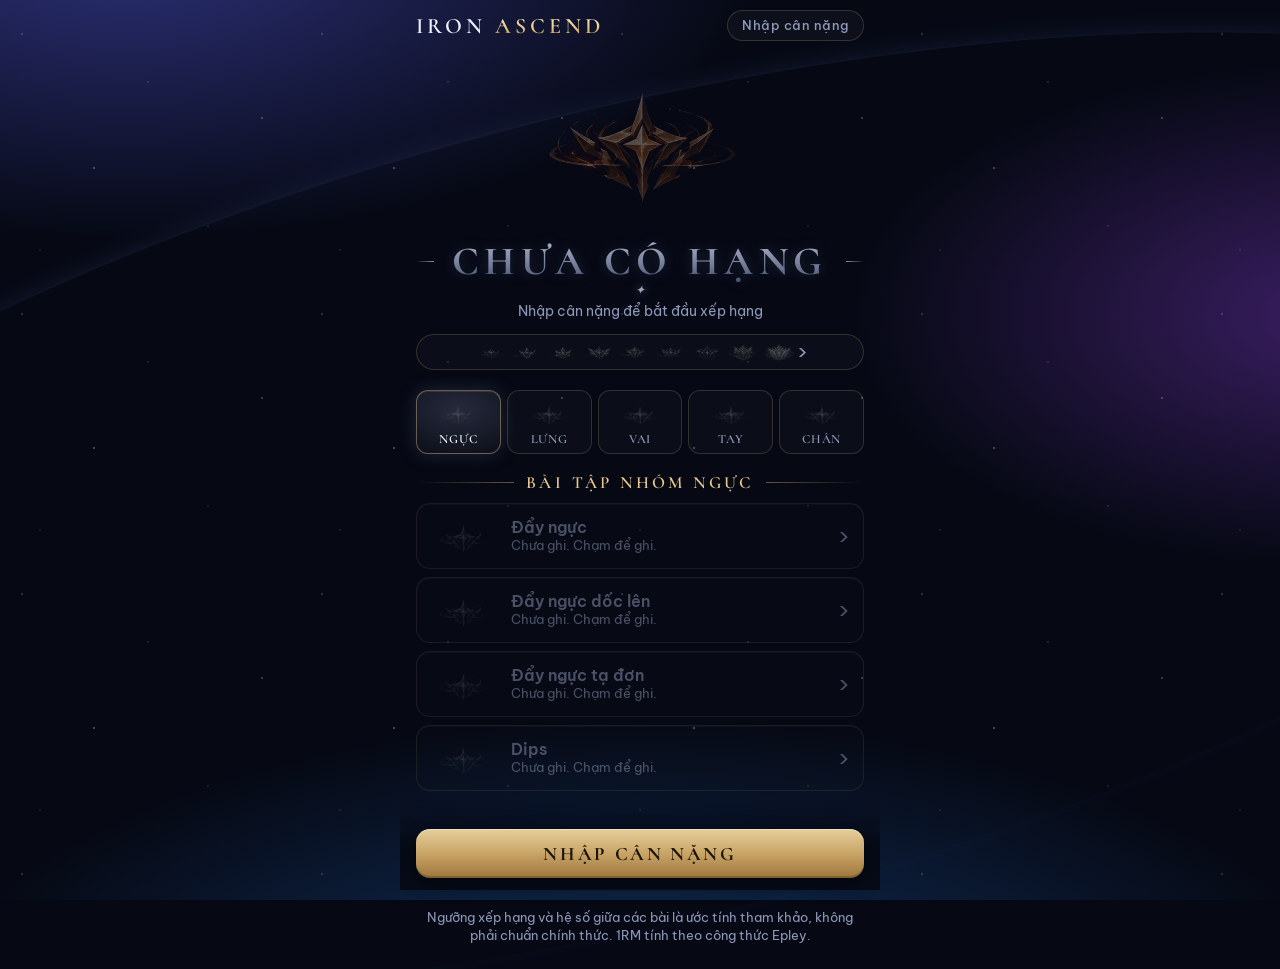
==== commit a48e44ac: "Iron Ascend: đổi tên hiển thị, giảm chói trang chính - Chữ góc trái đổi thành IRON ASCEND; khóa dữ l" ====
--- a/gymrank/index.html
+++ b/gymrank/index.html
@@ -30,20 +30,20 @@
     * { box-sizing:border-box; }
     body { margin:0; color:var(--text); font:15px/1.45 var(--sans); -webkit-tap-highlight-color:transparent; }
     /* Trường sao và một đường cong tinh vân, đứng yên phía sau mọi thứ */
-    body::before { content:""; position:fixed; inset:0; z-index:-1; pointer-events:none; opacity:.8; animation:twinkle 7s ease-in-out infinite alternate;
+    body::before { content:""; position:fixed; inset:0; z-index:-1; pointer-events:none; opacity:.5; animation:twinkle 7s ease-in-out infinite alternate;
       background-image:radial-gradient(1px 1px at 22px 34px,#fff,transparent),radial-gradient(1px 1px at 148px 82px,#fffa,transparent),
         radial-gradient(1.6px 1.6px at 94px 168px,#d7e4ff,transparent),radial-gradient(1px 1px at 208px 226px,#fff9,transparent),
         radial-gradient(1.3px 1.3px at 262px 118px,#ffe9c4,transparent),radial-gradient(1px 1px at 40px 250px,#fff8,transparent);
       background-size:300px 280px; }
     body::after { content:""; position:fixed; z-index:-1; left:-40vw; top:12vh; width:180vw; height:90vh; border-radius:50%; pointer-events:none; rotate:-14deg;
-      border-top:1px solid #8fa6ff26; box-shadow:0 -6px 30px -12px #6f8cff40; }
-    @keyframes twinkle { to { opacity:.45; } }
+      border-top:1px solid #8fa6ff17; box-shadow:0 -6px 30px -12px #6f8cff26; }
+    @keyframes twinkle { to { opacity:.3; } }
     main { max-width:480px; margin:auto; padding-block:10px 24px; overflow-x:clip;
       padding-left:max(16px,env(safe-area-inset-left,0px)); padding-right:max(16px,env(safe-area-inset-right,0px)); }
     /* Mở app: các khối hiện dần và trồi nhẹ lần lượt */
     main > * { animation:rise .8s calc(var(--i,0) * 110ms) var(--ease) backwards; }
     header { display:flex; align-items:center; gap:10px; }
-    h1 { margin:0; flex:1; font:600 24px/1 var(--serif); letter-spacing:.32em; color:var(--text); }
+    h1 { margin:0; flex:1; min-width:0; font:600 min(22px,5.6vw)/1 var(--serif); letter-spacing:.18em; color:var(--text); white-space:nowrap; }
     h1 b { font-weight:inherit; color:transparent; background:linear-gradient(180deg,#fff3d6,var(--gold) 55%,var(--gold2)); -webkit-background-clip:text; background-clip:text; }
     /* Tiêu đề mục: chữ giãn rộng giữa hai đường kẻ mảnh, như nhãn dưới huy hiệu */
     h3 { display:flex; align-items:center; gap:12px; margin:0 0 12px; font:600 17px/1 var(--serif); letter-spacing:.2em; text-transform:uppercase; color:var(--gold); }
@@ -354,12 +354,28 @@
     @media (prefers-reduced-motion:reduce) { *, *::before, *::after { animation:none !important; transition:none !important; } }
 
     footer { margin-top:18px; text-align:center; }
+
+    /* Trang chính dịu mắt: cùng huy hiệu và chuyển động, nhưng ánh sáng yếu hơn, ít đốm hơn. Màn hình kết quả (#result) không bị ảnh hưởng. */
+    main .trophy .emb { filter:brightness(.88); }
+    main .gr, main .t7 .gr, main .t8 .gr { opacity:.18; -webkit-mask:radial-gradient(closest-side,#000 5%,transparent 55%); mask:radial-gradient(closest-side,#000 5%,transparent 55%); }
+    main .flare { opacity:.55; animation-duration:5s; }
+    main .tw:nth-child(odd), main .du:nth-child(odd) { display:none; }
+    main .tw, main .du { filter:opacity(.6); }
+    main .pl { filter:blur(3px) opacity(.5); }
+    main .emb.big::before { opacity:.4; animation:none; }
+    main .tier-name > span { background:linear-gradient(180deg,color-mix(in srgb,var(--c),#fff 45%) 10%,color-mix(in srgb,var(--c),#fff 15%) 60%,color-mix(in srgb,var(--c),#000 20%));
+      -webkit-background-clip:text; background-clip:text; filter:drop-shadow(0 0 6px color-mix(in srgb,var(--c) 35%,transparent)); }
+    main .bar i { box-shadow:0 0 5px color-mix(in srgb,var(--c) 60%,transparent); }
+    main .emb:not(.big) .shine { display:none; }
+    main .emb:not(.big)::before { animation:none; opacity:.35; }
+    main .primary { white-space:nowrap; text-overflow:ellipsis; font-size:min(19px,4.2vw); letter-spacing:min(.14em,.8vw); background:linear-gradient(180deg,#e6cf9c,#c9a466 50%,#9c763d); box-shadow:inset 0 1px 0 #fff5, inset 0 -2px 0 #0003, 0 6px 18px #0006; }
+    main .primary::after { opacity:.45; animation-duration:9s; }
   </style>
 </head>
 <body>
 <main>
   <header>
-    <h1>GYM<b>RANK</b></h1>
+    <h1>IRON <b>ASCEND</b></h1>
     <button id="me" type="button" aria-label="Sửa giới tính và cân nặng"></button>
   </header>
 
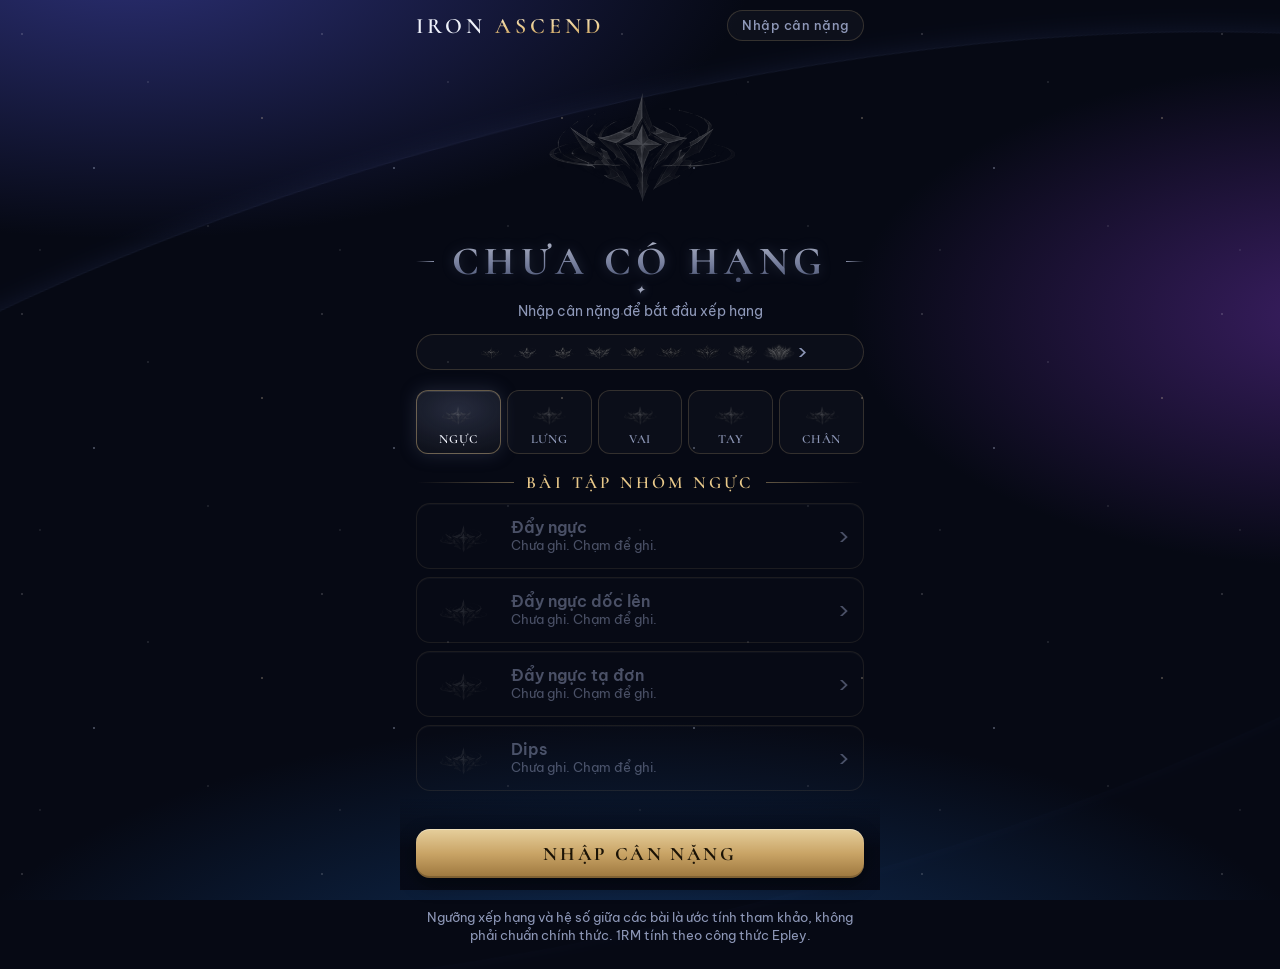
==== commit cf487480: "Iron Ascend: chớp sao ở trang chính thực sự dịu đi; huy hiệu trống giữ màu xám Co-Authored-By: Claud" ====
--- a/gymrank/index.html
+++ b/gymrank/index.html
@@ -356,9 +356,9 @@
     footer { margin-top:18px; text-align:center; }
 
     /* Trang chính dịu mắt: cùng huy hiệu và chuyển động, nhưng ánh sáng yếu hơn, ít đốm hơn. Màn hình kết quả (#result) không bị ảnh hưởng. */
-    main .trophy .emb { filter:brightness(.88); }
+    main .trophy .emb:not(.none) { filter:brightness(.85); }
     main .gr, main .t7 .gr, main .t8 .gr { opacity:.18; -webkit-mask:radial-gradient(closest-side,#000 5%,transparent 55%); mask:radial-gradient(closest-side,#000 5%,transparent 55%); }
-    main .flare { opacity:.55; animation-duration:5s; }
+    main .flare, main .t4 .flare, main .t6 .flare, main .t7 .flare { filter:opacity(.45); animation-duration:5s; }
     main .tw:nth-child(odd), main .du:nth-child(odd) { display:none; }
     main .tw, main .du { filter:opacity(.6); }
     main .pl { filter:blur(3px) opacity(.5); }
